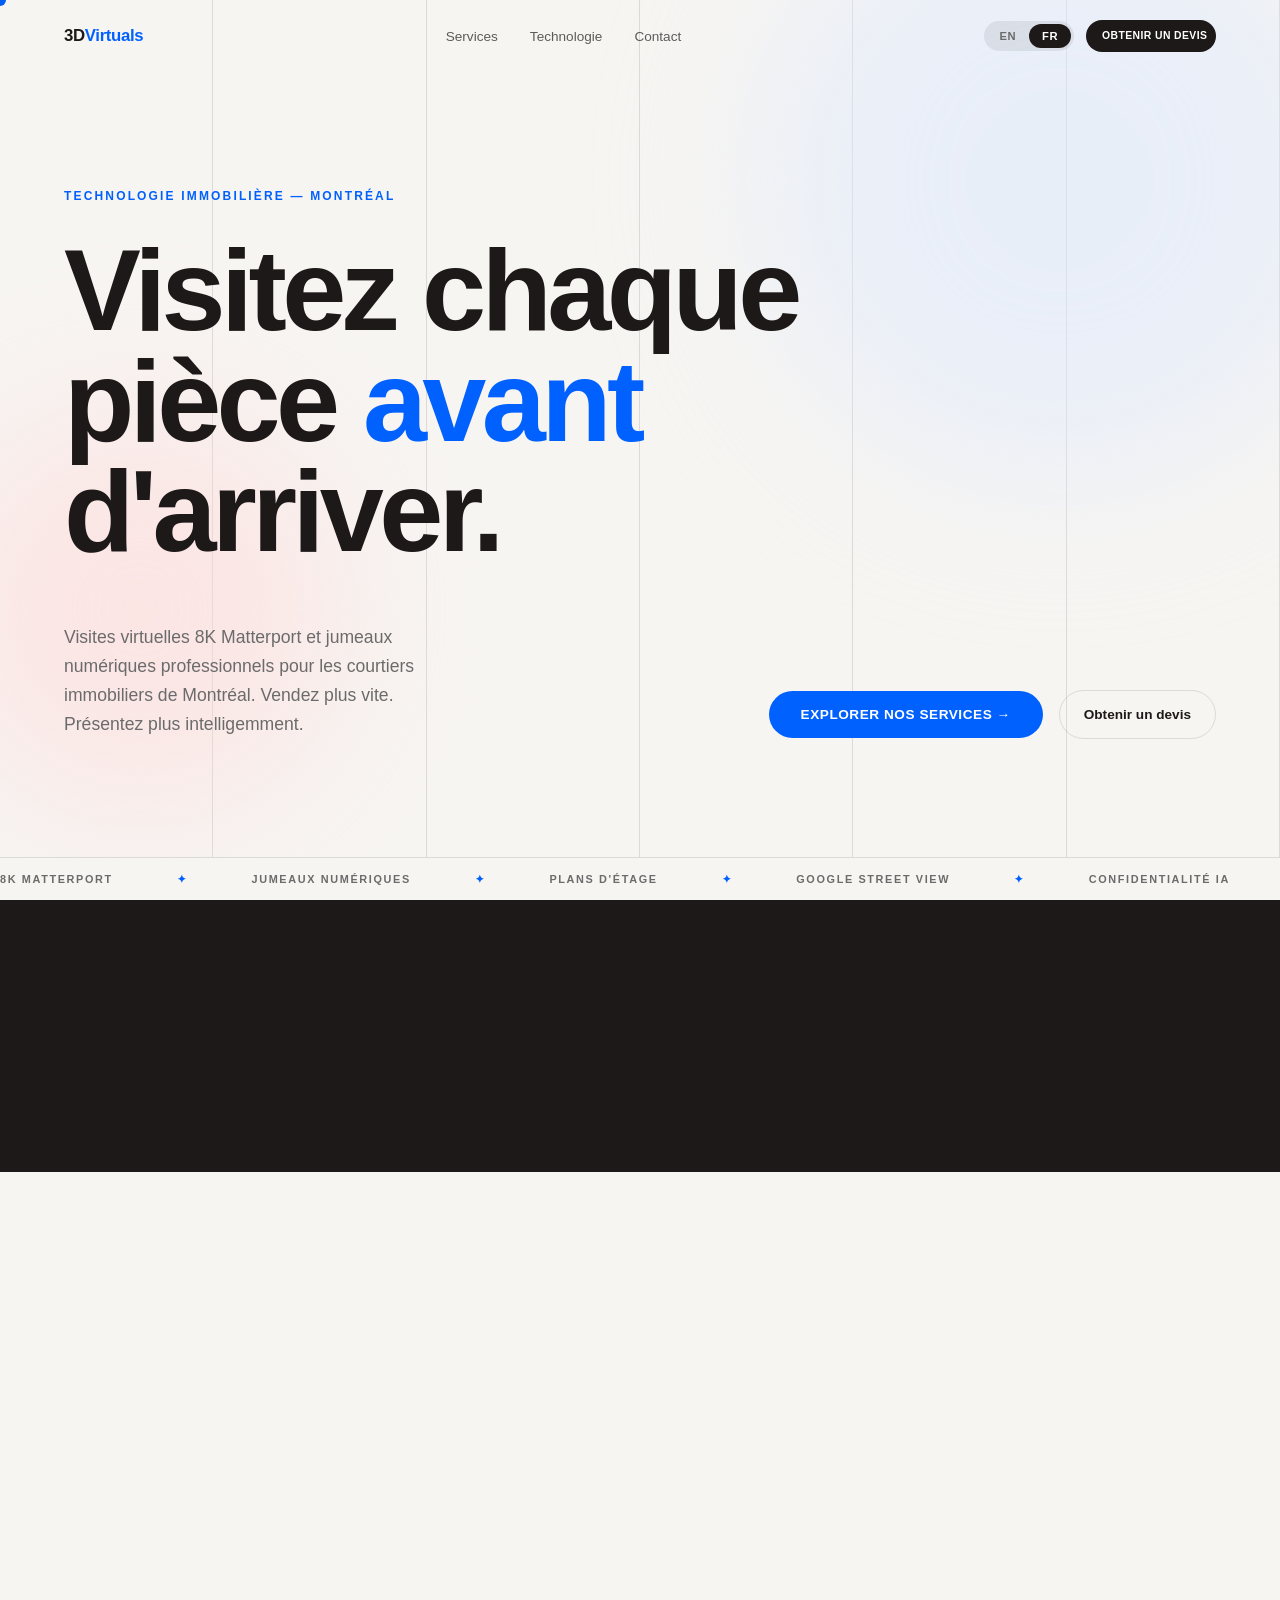
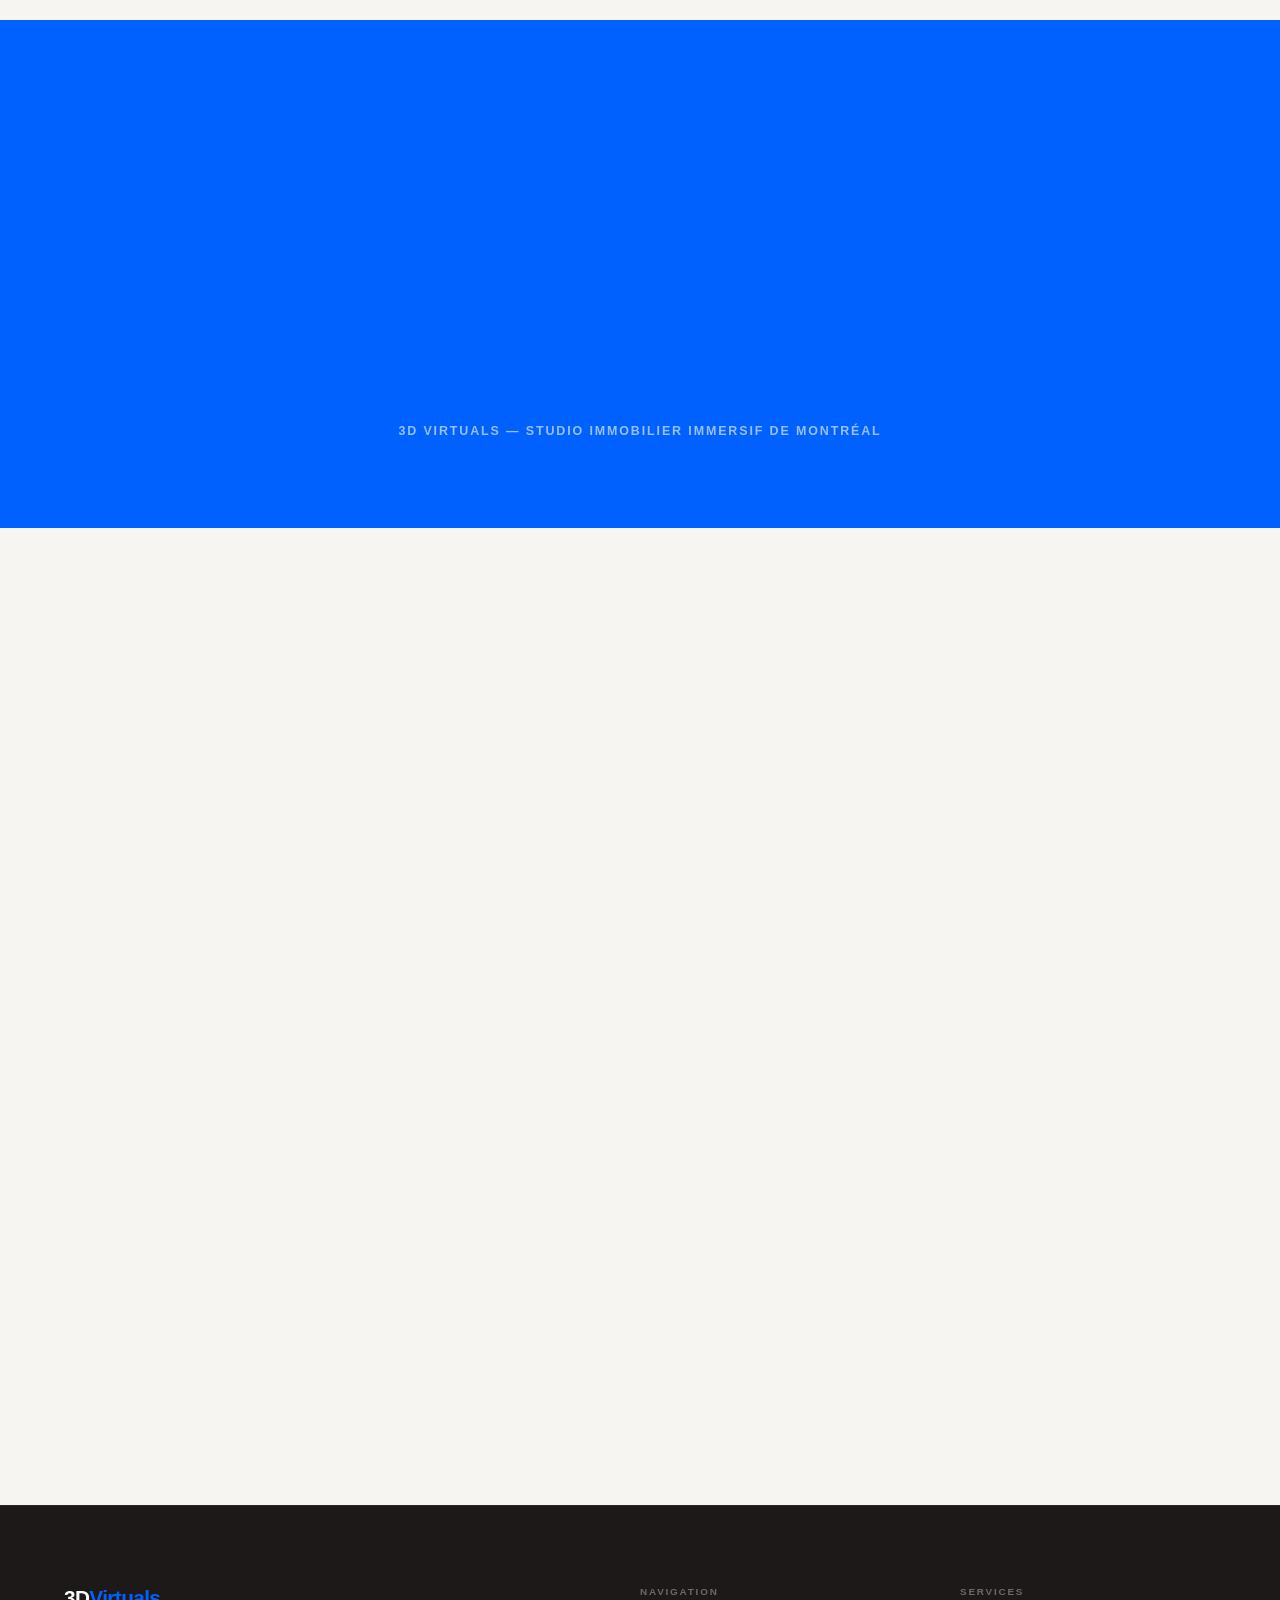
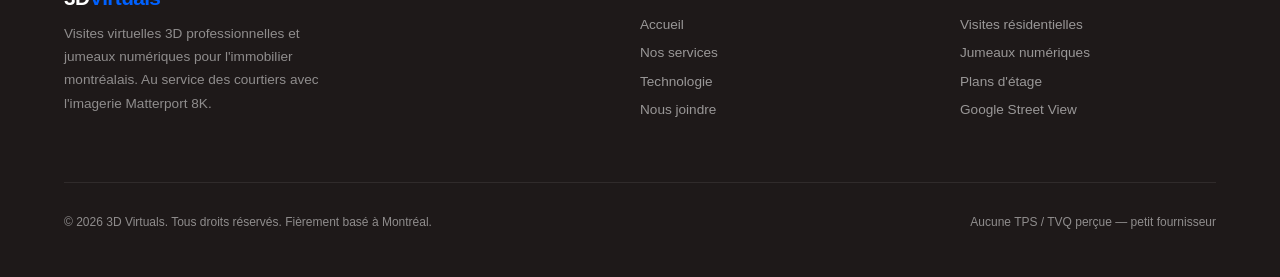
==== index.html @ 18c4b145 "Fix 3 bugs: broken JS form, broken email link, outdated copyright year - Remove invalid triple-backt" ====
<!DOCTYPE html>

<html lang="fr">
<head>
<meta charset="UTF-8" />
<meta name="viewport" content="width=device-width, initial-scale=1.0" />
<title>3D Virtuals — Technologie Immobilière Immersive</title>

<style>
/* ============================================================
   DESIGN TOKENS
   ============================================================ */
:root {
  --ink:       #1E1919;
  --canvas:    #F7F5F2;
  --blue:      #0061FE;
  --pale-blue: #DBE8FF;
  --blush:     #FFD6D6;
  --sage:      #D3E8D4;
  --slate:     #2C2C2E;
  --mid:       #6B6B6B;
  --yellow:    #FFE566;
  --rule:      rgba(30,25,25,.12);
  --ease-el:   cubic-bezier(0.34,1.56,0.64,1);
  --ease-out:  cubic-bezier(0.16,1,0.3,1);
}

/* ============================================================
   RESET
   ============================================================ */
*,*::before,*::after{box-sizing:border-box;margin:0;padding:0;}
html{scroll-behavior:smooth;font-size:16px;}
body{
  font-family:"Helvetica Neue",Helvetica,Arial,sans-serif;
  background:var(--canvas);
  color:var(--ink);
  overflow-x:hidden;
}

/* ============================================================
   CURSOR
   ============================================================ */
@media(pointer:fine){
  body{cursor:none;}
  #cursor{
    width:12px;height:12px;background:var(--blue);border-radius:50%;
    position:fixed;top:0;left:0;pointer-events:none;z-index:9999;
    transform:translate(-50%,-50%);
    transition:width .25s var(--ease-el),height .25s var(--ease-el);
    mix-blend-mode:multiply;
  }
  #cursor.hov{width:48px;height:48px;opacity:.3;}
}
@media(pointer:coarse){#cursor{display:none;}}

/* ============================================================
   KEYFRAMES
   ============================================================ */
@keyframes fadeUp{from{opacity:0;transform:translateY(40px);}to{opacity:1;transform:translateY(0);}}
@keyframes marquee{from{transform:translateX(0);}to{transform:translateX(-50%);}}
@keyframes pulseR{0%{transform:scale(.7);opacity:.4;}100%{transform:scale(1.3);opacity:0;}}
@keyframes orbFloat{0%,100%{transform:translateY(0);}50%{transform:translateY(-28px);}}

/* Scroll reveal */
.reveal{opacity:0;transform:translateY(36px);transition:opacity .75s var(--ease-out),transform .75s var(--ease-out);}
.reveal.in{opacity:1;transform:translateY(0);}

/* ============================================================
   NAV
   ============================================================ */
nav{
  position:fixed;top:0;left:0;right:0;z-index:900;
  padding:0 5vw;height:72px;
  display:flex;align-items:center;justify-content:space-between;
  transition:background .4s;
}
nav.scrolled{background:rgba(247,245,242,.92);backdrop-filter:blur(12px);border-bottom:1px solid var(--rule);}
.nav-logo{font-size:1.05rem;font-weight:800;letter-spacing:-.02em;color:var(--ink);text-decoration:none;flex-shrink:0;}
.nav-logo span{color:var(--blue);}
.nav-links{display:flex;gap:2rem;list-style:none;}
.nav-links a{font-size:.85rem;font-weight:500;color:var(--ink);text-decoration:none;opacity:.7;transition:opacity .2s;}
.nav-links a:hover{opacity:1;}
@media(max-width:700px){.nav-links{display:none;}}
.nav-right{display:flex;align-items:center;gap:.75rem;flex-shrink:0;}

/* Lang toggle */
.lang-toggle{display:flex;align-items:center;background:rgba(30,25,25,.08);border-radius:100px;padding:3px;}
.lang-btn{
  font-size:.7rem;font-weight:700;letter-spacing:.06em;text-transform:uppercase;
  padding:.36rem .8rem;border-radius:100px;border:none;
  background:transparent;color:var(--mid);cursor:pointer;
  transition:background .2s,color .2s;
}
.lang-btn.active{background:var(--ink);color:#fff;}
.lang-btn:not(.active):hover{color:var(--ink);}

/* CTA */
.nav-cta{
  background:var(--ink);color:#fff;
  font-size:.65rem;font-weight:700;letter-spacing:.04em;text-transform:uppercase;
  padding:.6rem 1rem;border-radius:100px;text-decoration:none;
  white-space:nowrap;max-width:130px;text-align:center;line-height:1.3;
  display:inline-block;
  transition:background .2s var(--ease-el),transform .2s var(--ease-el);
}
.nav-cta:hover{background:var(--blue);transform:scale(1.04);}

/* ============================================================
   HERO
   ============================================================ */
#hero{
  min-height:100svh;background:var(--canvas);
  display:flex;flex-direction:column;justify-content:flex-end;
  padding:0 5vw 9vh;position:relative;overflow:hidden;
}
.grid-lines{position:absolute;inset:0;pointer-events:none;display:grid;grid-template-columns:repeat(6,1fr);}
.grid-lines span{border-right:1px solid var(--rule);height:100%;}
.orb{position:absolute;border-radius:50%;filter:blur(80px);opacity:.5;pointer-events:none;}
.orb-1{width:600px;height:600px;background:var(--pale-blue);top:-120px;right:-80px;animation:orbFloat 8s ease-in-out infinite;}
.orb-2{width:400px;height:400px;background:var(--blush);bottom:10%;left:-60px;animation:orbFloat 10s ease-in-out infinite reverse;}

.hero-eyebrow{
  font-size:.75rem;font-weight:700;letter-spacing:.18em;text-transform:uppercase;
  color:var(--blue);margin-bottom:2rem;
  animation:fadeUp .8s .3s var(--ease-out) both;
}
.hero-headline{
  font-size:clamp(3rem,9vw,9rem);font-weight:900;line-height:.96;
  letter-spacing:-.04em;color:var(--ink);max-width:16ch;
  animation:fadeUp 1s .5s var(--ease-out) both;
}
.hero-headline em{font-style:normal;color:var(--blue);}
.hero-sub-row{
  margin-top:3.5rem;display:flex;align-items:flex-end;
  justify-content:space-between;gap:2rem;flex-wrap:wrap;
  animation:fadeUp .9s .8s var(--ease-out) both;
  padding-bottom:80px;
}
.hero-sub{font-size:1.1rem;font-weight:400;color:var(--mid);max-width:38ch;line-height:1.65;}
.hero-actions{display:flex;gap:1rem;align-items:center;flex-shrink:0;}

.btn-primary{
  background:var(--blue);color:#fff;
  font-size:.85rem;font-weight:700;letter-spacing:.04em;text-transform:uppercase;
  padding:1rem 2rem;border-radius:100px;border:none;
  text-decoration:none;display:inline-flex;align-items:center;gap:.5rem;
  transition:transform .25s var(--ease-el),box-shadow .25s;cursor:pointer;
}
.btn-primary:hover{transform:scale(1.05) translateY(-2px);box-shadow:0 16px 40px rgba(0,97,254,.3);}
.btn-ghost{
  background:transparent;color:var(--ink);font-size:.85rem;font-weight:600;
  padding:1rem 1.5rem;border:1.5px solid var(--rule);border-radius:100px;
  text-decoration:none;transition:border-color .2s,background .2s,color .2s;cursor:pointer;
}
.btn-ghost:hover{border-color:var(--ink);background:var(--ink);color:#fff;}

/* Marquee */
.marquee-wrap{
  position:absolute;bottom:0;left:0;right:0;overflow:hidden;
  border-top:1px solid var(--rule);background:var(--canvas);padding:.9rem 0;
}
.marquee-track{display:flex;gap:4rem;white-space:nowrap;animation:marquee 20s linear infinite;width:max-content;}
.marquee-track span{font-size:.68rem;font-weight:700;letter-spacing:.15em;text-transform:uppercase;color:var(--mid);flex-shrink:0;}
.marquee-dot{color:var(--blue)!important;}

/* ============================================================
   SECTION BASE
   ============================================================ */
section{padding:12vh 5vw;position:relative;}
.section-label{
  font-size:.68rem;font-weight:700;letter-spacing:.2em;text-transform:uppercase;
  color:var(--blue);margin-bottom:3rem;display:flex;align-items:center;gap:1rem;
}
.section-label::after{content:'';flex:1;height:1px;background:var(--rule);max-width:60px;}
.section-h2{font-size:clamp(2.2rem,5vw,5.5rem);font-weight:900;letter-spacing:-.04em;line-height:1;color:var(--ink);}

/* ============================================================
   STATS
   ============================================================ */
#stats{
  background:var(--ink);color:#fff;padding:6vh 0;
  display:grid;grid-template-columns:repeat(4,1fr);
}
@media(max-width:700px){#stats{grid-template-columns:repeat(2,1fr);}}
.stat-item{padding:2.5rem 2.5rem;border-right:1px solid rgba(255,255,255,.1);}
.stat-item:last-child{border-right:none;}
@media(max-width:700px){.stat-item:nth-child(2){border-right:none;}.stat-item:nth-child(3){border-right:1px solid rgba(255,255,255,.1);}}
.stat-num{font-size:clamp(2.5rem,5vw,5rem);font-weight:900;letter-spacing:-.05em;line-height:1;color:var(--yellow);}
.stat-label{font-size:.72rem;font-weight:500;color:rgba(255,255,255,.5);margin-top:.5rem;letter-spacing:.05em;text-transform:uppercase;}

/* ============================================================
   SERVICES
   ============================================================ */
#services{background:var(--canvas);}
.services-grid{display:grid;grid-template-columns:repeat(12,1fr);gap:16px;margin-top:3.5rem;}
@media(max-width:900px){.services-grid{grid-template-columns:1fr;}}
.svc-card{
  border-radius:22px;padding:2.5rem;
  display:flex;flex-direction:column;justify-content:space-between;
  min-height:320px;position:relative;overflow:hidden;
  transition:transform .4s var(--ease-out);
}
.svc-card:hover{transform:translateY(-6px);}
.svc-card:nth-child(1){grid-column:span 7;background:var(--pale-blue);}
.svc-card:nth-child(2){grid-column:span 5;background:var(--ink);color:#fff;}
.svc-card:nth-child(3){grid-column:span 4;background:var(--blush);}
.svc-card:nth-child(4){grid-column:span 8;background:var(--sage);}
@media(max-width:900px){
  .svc-card:nth-child(1),.svc-card:nth-child(2),
  .svc-card:nth-child(3),.svc-card:nth-child(4){grid-column:span 1;min-height:260px;}
}
.svc-number{font-size:.65rem;font-weight:700;letter-spacing:.2em;opacity:.4;text-transform:uppercase;}
.svc-icon{font-size:2.5rem;line-height:1;margin-top:auto;margin-bottom:.75rem;}
.svc-title{font-size:1.45rem;font-weight:900;letter-spacing:-.03em;line-height:1.1;margin-bottom:.6rem;}
.svc-body{font-size:.85rem;line-height:1.65;opacity:.7;max-width:36ch;}
.svc-arrow{
  position:absolute;bottom:2rem;right:2rem;width:40px;height:40px;border-radius:50%;
  display:flex;align-items:center;justify-content:center;font-size:1rem;
  background:rgba(0,0,0,.08);transition:transform .25s var(--ease-el),background .2s;
}
.svc-card:nth-child(2) .svc-arrow{background:rgba(255,255,255,.12);}
.svc-card:hover .svc-arrow{transform:translate(4px,-4px);background:var(--blue);color:#fff;}

/* ============================================================
   TECHNOLOGY
   ============================================================ */
#technology{background:var(--canvas);padding-bottom:0;}
.tech-intro{margin-bottom:5rem;}
.tech-cards-stack{display:flex;flex-direction:column;gap:1.5rem;padding-bottom:12vh;}
.tech-card{
  border-radius:24px;padding:3.5rem;
  display:grid;grid-template-columns:1fr 1fr;gap:4rem;align-items:center;
  position:sticky;top:90px;
}
@media(max-width:700px){.tech-card{grid-template-columns:1fr;gap:1.5rem;padding:2.5rem;}}
.tech-card:nth-child(1){background:#1A1A2E;color:#fff;z-index:10;}
.tech-card:nth-child(2){background:var(--pale-blue);z-index:11;}
.tech-card:nth-child(3){background:var(--yellow);z-index:12;}
.tech-card:nth-child(4){background:var(--ink);color:#fff;z-index:13;}
.tech-card-num{font-size:.65rem;font-weight:700;letter-spacing:.2em;text-transform:uppercase;opacity:.4;margin-bottom:1.2rem;}
.tech-card-title{font-size:clamp(1.8rem,3vw,3rem);font-weight:900;letter-spacing:-.04em;line-height:1;margin-bottom:1rem;}
.tech-card-body{font-size:.95rem;line-height:1.7;opacity:.7;max-width:42ch;}
.tech-card-visual{
  aspect-ratio:4/3;border-radius:16px;
  display:flex;align-items:center;justify-content:center;font-size:5rem;
  background:rgba(255,255,255,.1);position:relative;overflow:hidden;
}
@media(max-width:700px){.tech-card-visual{display:none;}}
.tech-card:nth-child(2) .tech-card-visual{background:rgba(0,0,0,.06);}
.tech-card:nth-child(3) .tech-card-visual{background:rgba(0,0,0,.07);}
.pulse-ring{
  position:absolute;border-radius:50%;border:2px solid currentColor;opacity:.25;
  animation:pulseR 2.4s ease-out infinite;
}
.pulse-ring:nth-child(2){width:90px;height:90px;}
.pulse-ring:nth-child(3){animation-delay:.7s;width:130px;height:130px;}
.pulse-ring:nth-child(4){animation-delay:1.4s;width:180px;height:180px;}

/* ============================================================
   QUOTE
   ============================================================ */
#quote{background:var(--blue);color:#fff;padding:14vh 5vw;text-align:center;}
.quote-text{
  font-size:clamp(1.8rem,5vw,5rem);font-weight:900;
  letter-spacing:-.04em;line-height:1.05;max-width:22ch;margin:0 auto 2.5rem;
}
.quote-attr{font-size:.78rem;font-weight:600;letter-spacing:.15em;text-transform:uppercase;opacity:.6;}

/* ============================================================
   CONTACT
   ============================================================ */
#contact{background:var(--canvas);}
.contact-grid{display:grid;grid-template-columns:1fr 1fr;gap:6rem;align-items:start;margin-top:3.5rem;}
@media(max-width:800px){.contact-grid{grid-template-columns:1fr;gap:3rem;}}
.contact-left .section-h2{margin-bottom:1.25rem;}
.contact-desc{color:var(--mid);font-size:1rem;line-height:1.7;max-width:40ch;margin-bottom:2.5rem;}
.contact-info-row{display:flex;flex-direction:column;gap:1.25rem;}
.contact-info-item{display:flex;align-items:flex-start;gap:1rem;}
.ci-icon{width:38px;height:38px;border-radius:10px;background:var(--pale-blue);display:flex;align-items:center;justify-content:center;font-size:1rem;flex-shrink:0;}
.ci-label{font-size:.65rem;font-weight:700;letter-spacing:.12em;text-transform:uppercase;color:var(--mid);margin-bottom:.2rem;}
.ci-value{font-size:.9rem;font-weight:500;color:var(--ink);text-decoration:none;}
.ci-value:hover{color:var(--blue);}
.quote-form{background:var(--ink);border-radius:26px;padding:3rem;color:#fff;}
.form-title{font-size:1.5rem;font-weight:900;letter-spacing:-.03em;margin-bottom:1.75rem;}
.form-group{margin-bottom:1.1rem;}
.form-label{font-size:.65rem;font-weight:700;letter-spacing:.12em;text-transform:uppercase;color:rgba(255,255,255,.45);display:block;margin-bottom:.4rem;}
.form-input,.form-select{
  width:100%;background:rgba(255,255,255,.07);
  border:1px solid rgba(255,255,255,.12);border-radius:10px;
  padding:.85rem 1.1rem;color:#fff;font-size:.9rem;font-family:inherit;outline:none;
  transition:border-color .2s,background .2s;
}
.form-input::placeholder{color:rgba(255,255,255,.3);}
.form-input:focus,.form-select:focus{border-color:var(--blue);background:rgba(0,97,254,.08);}
.form-select{appearance:none;}
.form-select option{background:var(--slate);}
.form-submit{
  width:100%;margin-top:.75rem;padding:1.05rem;
  background:var(--blue);color:#fff;border:none;border-radius:100px;
  font-size:.85rem;font-weight:700;letter-spacing:.06em;text-transform:uppercase;
  cursor:pointer;transition:transform .25s var(--ease-el),box-shadow .25s,background .3s;
}
.form-submit:hover{transform:translateY(-3px);box-shadow:0 16px 40px rgba(0,97,254,.4);}
.form-success{
  display:none;
  margin-top:1.1rem;
  padding:1rem 1.25rem;
  border-radius:12px;
  background:rgba(18,163,84,.15);
  border:1px solid rgba(18,163,84,.3);
  text-align:center;
}
.form-success.show{display:block;animation:fadeUp .5s var(--ease-out) both;}
.form-success-icon{font-size:1.4rem;display:block;margin-bottom:.3rem;}
.form-success-text{font-size:.88rem;font-weight:600;color:#6ee7a0;line-height:1.5;}
.form-success-sub{font-size:.78rem;color:rgba(255,255,255,.5);margin-top:.25rem;font-weight:400;}
.form-input.error,.form-select.error{border-color:#ff4d4d!important;background:rgba(255,77,77,.1)!important;}
.field-error{font-size:.68rem;font-weight:600;color:#ff6b6b;margin-top:.35rem;display:none;letter-spacing:.02em;}
.field-error.show{display:block;}
.form-shake{animation:shake .4s ease-out;}
@keyframes shake{0%,100%{transform:translateX(0);}20%{transform:translateX(-6px);}40%{transform:translateX(6px);}60%{transform:translateX(-4px);}80%{transform:translateX(4px);}}

/* ============================================================
   FOOTER
   ============================================================ */
footer{background:var(--ink);color:rgba(255,255,255,.5);padding:5rem 5vw 3rem;border-top:1px solid rgba(255,255,255,.06);}
.footer-top{display:grid;grid-template-columns:2fr 1fr 1fr;gap:4rem;margin-bottom:4rem;}
@media(max-width:700px){.footer-top{grid-template-columns:1fr;gap:2rem;}}
.footer-brand-name{font-size:1.3rem;font-weight:900;letter-spacing:-.03em;color:#fff;margin-bottom:.75rem;}
.footer-brand-name span{color:var(--blue);}
.footer-desc{font-size:.85rem;line-height:1.7;max-width:34ch;}
.footer-col-title{font-size:.62rem;font-weight:700;letter-spacing:.18em;text-transform:uppercase;color:rgba(255,255,255,.35);margin-bottom:1.1rem;}
.footer-links{list-style:none;display:flex;flex-direction:column;gap:.65rem;}
.footer-links a{font-size:.85rem;color:rgba(255,255,255,.55);text-decoration:none;transition:color .2s;}
.footer-links a:hover{color:#fff;}
.footer-bottom{border-top:1px solid rgba(255,255,255,.08);padding-top:2rem;display:flex;justify-content:space-between;align-items:center;font-size:.75rem;flex-wrap:wrap;gap:1rem;}
</style>

</head>
<body>

<div id="cursor"></div>

<!-- NAV -->

<nav id="nav">
  <a href="#" class="nav-logo">3D<span>Virtuals</span></a>
  <ul class="nav-links">
    <li><a href="#services" data-i18n="nav.services">Services</a></li>
    <li><a href="#technology" data-i18n="nav.technology">Technologie</a></li>
    <li><a href="#contact" data-i18n="nav.contact">Contact</a></li>
  </ul>
  <div class="nav-right">
    <div class="lang-toggle" role="group" aria-label="Language">
      <button class="lang-btn" id="btn-en" onclick="setLang('en')">EN</button>
      <button class="lang-btn active" id="btn-fr" onclick="setLang('fr')">FR</button>
    </div>
    <a href="#contact" class="nav-cta" data-i18n="nav.cta">Obtenir un devis</a>
  </div>
</nav>

<!-- HERO -->

<section id="hero">
  <div class="grid-lines" aria-hidden="true">
    <span></span><span></span><span></span><span></span><span></span><span></span>
  </div>
  <div class="orb orb-1" aria-hidden="true"></div>
  <div class="orb orb-2" aria-hidden="true"></div>

  <p class="hero-eyebrow" data-i18n="hero.eyebrow">Technologie Immobilière — Montréal</p>
  <h1 class="hero-headline" data-i18n="hero.headline">Visitez chaque pièce <em>avant</em><br>d'arriver.</h1>
  <div class="hero-sub-row">
    <p class="hero-sub" data-i18n="hero.sub">Visites virtuelles 8K Matterport et jumeaux numériques professionnels pour les courtiers immobiliers de Montréal. Vendez plus vite. Présentez plus intelligemment.</p>
    <div class="hero-actions">
      <a href="#services" class="btn-primary" data-i18n="hero.cta1">Explorer nos services →</a>
      <a href="#contact" class="btn-ghost" data-i18n="hero.cta2">Obtenir un devis</a>
    </div>
  </div>

  <div class="marquee-wrap" aria-hidden="true">
    <div class="marquee-track" id="marquee-track">
      <span>8K Matterport</span><span class="marquee-dot">✦</span>
      <span>Jumeaux Numériques</span><span class="marquee-dot">✦</span>
      <span>Plans d'étage</span><span class="marquee-dot">✦</span>
      <span>Google Street View</span><span class="marquee-dot">✦</span>
      <span>Confidentialité IA</span><span class="marquee-dot">✦</span>
      <span>Vue Dollhouse 3D</span><span class="marquee-dot">✦</span>
      <span>Insta360 X5</span><span class="marquee-dot">✦</span>
      <span>8K Matterport</span><span class="marquee-dot">✦</span>
      <span>Jumeaux Numériques</span><span class="marquee-dot">✦</span>
      <span>Plans d'étage</span><span class="marquee-dot">✦</span>
      <span>Google Street View</span><span class="marquee-dot">✦</span>
      <span>Confidentialité IA</span><span class="marquee-dot">✦</span>
      <span>Vue Dollhouse 3D</span><span class="marquee-dot">✦</span>
      <span>Insta360 X5</span><span class="marquee-dot">✦</span>
    </div>
  </div>
</section>

<!-- STATS -->

<div id="stats">
  <div class="stat-item reveal"><div class="stat-num">8K</div><div class="stat-label" data-i18n="stats.res">Résolution Matterport</div></div>
  <div class="stat-item reveal"><div class="stat-num">99%</div><div class="stat-label" data-i18n="stats.acc">Précision des plans</div></div>
  <div class="stat-item reveal"><div class="stat-num">360°</div><div class="stat-label" data-i18n="stats.cov">Couverture immersive</div></div>
  <div class="stat-item reveal"><div class="stat-num">MTL</div><div class="stat-label" data-i18n="stats.loc">Équipe basée à Montréal</div></div>
</div>

<!-- SERVICES -->

<section id="services">
  <p class="section-label reveal" data-i18n="svc.label">Ce que nous faisons</p>
  <h2 class="section-h2 reveal" data-i18n="svc.h2">Quatre façons de<br>valoriser vos espaces.</h2>
  <div class="services-grid">
    <div class="svc-card reveal">
      <div><div class="svc-number" data-i18n="svc1.num">01 / Résidentiel</div></div>
      <div>
        <div class="svc-icon">🏠</div>
        <div class="svc-title" data-i18n="svc1.title">Visites Virtuelles<br>Résidentielles</div>
        <p class="svc-body" data-i18n="svc1.body">Visites immersives 8K Matterport pour condos et maisons. Captivez les acheteurs avec des plans interactifs et des images haute résolution qui vendent.</p>
      </div>
      <div class="svc-arrow">↗</div>
    </div>
    <div class="svc-card reveal">
      <div><div class="svc-number" data-i18n="svc2.num">02 / Commercial</div></div>
      <div>
        <div class="svc-icon">🏢</div>
        <div class="svc-title" data-i18n="svc2.title">Jumeaux Numériques<br>Commerciaux</div>
        <p class="svc-body" data-i18n="svc2.body">Documentation 3D de qualité entreprise pour commerces, bureaux et espaces communs. Conçu pour les gestionnaires qui exigent la précision.</p>
      </div>
      <div class="svc-arrow">↗</div>
    </div>
    <div class="svc-card reveal">
      <div><div class="svc-number" data-i18n="svc3.num">03 / Plans</div></div>
      <div>
        <div class="svc-icon">📐</div>
        <div class="svc-title" data-i18n="svc3.title">Plans d'étage<br>Schématiques</div>
        <p class="svc-body" data-i18n="svc3.body">Plans précis à 99 %, générés par IA à partir des données 3D. Documentation architecturale professionnelle, sans dessin manuel.</p>
      </div>
      <div class="svc-arrow">↗</div>
    </div>
    <div class="svc-card reveal">
      <div><div class="svc-number" data-i18n="svc4.num">04 / Découverte</div></div>
      <div>
        <div class="svc-icon">🗺️</div>
        <div class="svc-title" data-i18n="svc4.title">Intégration Google<br>Street View</div>
        <p class="svc-body" data-i18n="svc4.body">Publication en un clic sur Google Maps. Améliorez votre référencement local — vos visites apparaissent directement dans Google Maps et la recherche.</p>
      </div>
      <div class="svc-arrow">↗</div>
    </div>
  </div>
</section>

<!-- TECHNOLOGY -->

<section id="technology">
  <p class="section-label reveal" data-i18n="tech.label">La Technologie</p>
  <h2 class="section-h2 reveal tech-intro" data-i18n="tech.h2">Alimenté par un<br>matériel<br>d'exception.</h2>
  <div class="tech-cards-stack">
    <div class="tech-card reveal">
      <div>
        <div class="tech-card-num" data-i18n="tech1.num">Fonctionnalité 01</div>
        <h3 class="tech-card-title" data-i18n="tech1.title">Résolution 8K<br>Cristalline</h3>
        <p class="tech-card-body" data-i18n="tech1.body">Les jumeaux numériques Matterport en 8K offrent une clarté incomparable. Chaque angle, texture et caractéristique est capturé avec une précision professionnelle pour une expérience vraiment immersive.</p>
      </div>
      <div class="tech-card-visual">
        <span style="position:relative;z-index:1;">🔭</span>
        <div class="pulse-ring"></div><div class="pulse-ring"></div><div class="pulse-ring"></div>
      </div>
    </div>
    <div class="tech-card reveal">
      <div>
        <div class="tech-card-num" data-i18n="tech2.num">Fonctionnalité 02</div>
        <h3 class="tech-card-title" data-i18n="tech2.title">Bouclier de<br>Confidentialité IA</h3>
        <p class="tech-card-body" data-i18n="tech2.body">La technologie avancée de floutage des visages protège automatiquement la vie privée des occupants. Une imagerie conforme au RGPD, intégrée nativement.</p>
      </div>
      <div class="tech-card-visual">
        <span style="position:relative;z-index:1;">🛡️</span>
        <div class="pulse-ring"></div><div class="pulse-ring"></div><div class="pulse-ring"></div>
      </div>
    </div>
    <div class="tech-card reveal">
      <div>
        <div class="tech-card-num" data-i18n="tech3.num">Fonctionnalité 03</div>
        <h3 class="tech-card-title" data-i18n="tech3.title">Vue Dollhouse<br>en 3D</h3>
        <p class="tech-card-body" data-i18n="tech3.body">La perspective dollhouse interactive permet d'explorer les propriétés depuis une vue aérienne. Comprenez instantanément les relations spatiales — un avantage pour captiver les acheteurs.</p>
      </div>
      <div class="tech-card-visual">
        <span style="position:relative;z-index:1;">🏘️</span>
        <div class="pulse-ring"></div><div class="pulse-ring"></div><div class="pulse-ring"></div>
      </div>
    </div>
    <div class="tech-card reveal">
      <div>
        <div class="tech-card-num" data-i18n="tech4.num">Fonctionnalité 04</div>
        <h3 class="tech-card-title" data-i18n="tech4.title">Matériel<br>Insta360 X5</h3>
        <p class="tech-card-body" data-i18n="tech4.body">L'Insta360 X5 professionnel capture des images sphériques parfaites. Combiné au moteur Matterport, il offre une qualité inégalée sur le marché montréalais.</p>
      </div>
      <div class="tech-card-visual">
        <span style="position:relative;z-index:1;">📷</span>
        <div class="pulse-ring"></div><div class="pulse-ring"></div><div class="pulse-ring"></div>
      </div>
    </div>
  </div>
</section>

<!-- QUOTE -->

<section id="quote">
  <p class="quote-text reveal" data-i18n="quote.text">« Chaque propriété mérite d'être vécue, pas seulement décrite. »</p>
  <p class="quote-attr reveal" data-i18n="quote.attr">3D Virtuals — Studio Immobilier Immersif de Montréal</p>
</section>

<!-- CONTACT -->

<section id="contact">
  <p class="section-label reveal" data-i18n="contact.label">Commencer</p>
  <div class="contact-grid">
    <div class="contact-left">
      <h2 class="section-h2 reveal" data-i18n="contact.h2">Visitons<br>votre espace.</h2>
      <p class="contact-desc reveal" data-i18n="contact.desc">Demandez un devis et l'un de nos spécialistes vous contactera dans les 24 heures. Aucune TPS / TVQ perçue pour les petits fournisseurs.</p>
      <div class="contact-info-row">
        <div class="contact-info-item reveal">
          <div class="ci-icon">📍</div>
          <div>
            <div class="ci-label" data-i18n="contact.addr_lbl">Adresse</div>
            <div class="ci-value">6565 Kildare, Côte-Saint-Luc &amp; Montréal<br>Québec, Canada</div>
          </div>
        </div>
        <div class="contact-info-item reveal">
          <div class="ci-icon">📞</div>
          <div>
            <div class="ci-label" data-i18n="contact.phone_lbl">Téléphone</div>
            <a href="tel:+15149191875" class="ci-value">(514) 919-1875</a>
          </div>
        </div>
        <div class="contact-info-item reveal">
          <div class="ci-icon">✉️</div>
          <div>
            <div class="ci-label" data-i18n="contact.email_lbl">Courriel</div>
            <a href="mailto:pranabhi3dtours@gmail.com" class="ci-value">pranabhi3dtours@gmail.com</a>
          </div>
        </div>
      </div>
    </div>
    <div class="quote-form reveal">
      <div class="form-title" data-i18n="form.title">Demande de devis</div>
      <div class="form-group">
        <label class="form-label" for="f-name" data-i18n="form.name_lbl">Nom complet</label>
        <input class="form-input" type="text" id="f-name" placeholder="Jean Tremblay" data-i18n-ph="form.name_ph" autocomplete="name" />
        <span class="field-error" id="err-name" data-i18n-err="form.err_name">Ce champ est obligatoire.</span>
      </div>
      <div class="form-group">
        <label class="form-label" for="f-email" data-i18n="form.email_lbl">Adresse courriel</label>
        <input class="form-input" type="email" id="f-email" placeholder="jean@immobilier.com" data-i18n-ph="form.email_ph" autocomplete="email" />
        <span class="field-error" id="err-email" data-i18n-err="form.err_email">Adresse courriel invalide.</span>
      </div>
      <div class="form-group">
        <label class="form-label" for="f-phone" data-i18n="form.phone_lbl">Numéro de téléphone</label>
        <input class="form-input" type="tel" id="f-phone" placeholder="(514) 000-0000" autocomplete="tel" maxlength="15" inputmode="numeric" />
        <span class="field-error" id="err-phone" data-i18n-err="form.err_phone">Ce champ est obligatoire.</span>
      </div>
      <div class="form-group">
        <label class="form-label" for="f-sqft" data-i18n="form.sqft_lbl">Superficie (pi²)</label>
        <input class="form-input" type="number" id="f-sqft" placeholder="ex. 1200" min="1" inputmode="numeric" data-i18n-ph="form.sqft_ph" />
        <span class="field-error" id="err-sqft" data-i18n-err="form.err_sqft">Veuillez entrer la superficie.</span>
      </div>
      <div class="form-group">
        <label class="form-label" for="f-address" data-i18n="form.addr_lbl">Adresse de la propriété</label>
        <input class="form-input" type="text" id="f-address" placeholder="123 Rue Principale, Montréal" autocomplete="street-address" data-i18n-ph="form.addr_ph" />
        <span class="field-error" id="err-address" data-i18n-err="form.err_addr">Ce champ est obligatoire.</span>
      </div>
      <div class="form-group">
        <label class="form-label" for="f-service" data-i18n="form.service_lbl">Type de service</label>
        <select class="form-select form-input" id="f-service">
          <option value="" disabled selected data-i18n="form.service_ph">Choisir un service</option>
          <option data-i18n="form.opt1">Visite résidentielle</option>
          <option data-i18n="form.opt2">Jumeau numérique commercial</option>
          <option data-i18n="form.opt3">Plan d'étage schématique</option>
          <option data-i18n="form.opt4">Intégration Google Street View</option>
        </select>
        <span class="field-error" id="err-service" data-i18n-err="form.err_service">Veuillez choisir un service.</span>
      </div>
      <button class="form-submit" id="form-submit" data-i18n="form.submit">Envoyer la demande →</button>
      <div class="form-success" id="form-success">
        <span class="form-success-icon">✅</span>
        <div class="form-success-text" id="form-success-text">Merci ! Votre demande a été envoyée.</div>
        <div class="form-success-sub" id="form-success-sub">Notre équipe vous contactera dans les 24 heures.</div>
      </div>
    </div>
  </div>
</section>

<!-- FOOTER -->

<footer>
  <div class="footer-top">
    <div>
      <div class="footer-brand-name">3D<span>Virtuals</span></div>
      <p class="footer-desc" data-i18n="footer.desc">Visites virtuelles 3D professionnelles et jumeaux numériques pour l'immobilier montréalais. Au service des courtiers avec l'imagerie Matterport 8K.</p>
    </div>
    <div>
      <div class="footer-col-title" data-i18n="footer.nav_title">Navigation</div>
      <ul class="footer-links">
        <li><a href="#hero" data-i18n="footer.nav1">Accueil</a></li>
        <li><a href="#services" data-i18n="footer.nav2">Nos services</a></li>
        <li><a href="#technology" data-i18n="footer.nav3">Technologie</a></li>
        <li><a href="#contact" data-i18n="footer.nav4">Nous joindre</a></li>
      </ul>
    </div>
    <div>
      <div class="footer-col-title" data-i18n="footer.svc_title">Services</div>
      <ul class="footer-links">
        <li><a href="#services" data-i18n="footer.svc1">Visites résidentielles</a></li>
        <li><a href="#services" data-i18n="footer.svc2">Jumeaux numériques</a></li>
        <li><a href="#services" data-i18n="footer.svc3">Plans d'étage</a></li>
        <li><a href="#services" data-i18n="footer.svc4">Google Street View</a></li>
      </ul>
    </div>
  </div>
  <div class="footer-bottom">
    <span data-i18n="footer.copy">© 2026 3D Virtuals. Tous droits réservés. Fièrement basé à Montréal.</span>
    <span data-i18n="footer.tax">Aucune TPS / TVQ perçue — petit fournisseur</span>
  </div>
</footer>

<!-- ============================================================
     JAVASCRIPT — zero external dependencies, no CDN
     ============================================================ -->

<script>

(function() {
“use strict”;

/* ── Translations ── */
var T = {
fr: {
“nav.services”:“Services”,“nav.technology”:“Technologie”,“nav.contact”:“Contact”,“nav.cta”:“Obtenir un devis”,
“hero.eyebrow”:“Technologie Immobilière — Montréal”,
“hero.headline”:“Visitez chaque pièce <em>avant</em><br>d’arriver.”,
“hero.sub”:“Visites virtuelles 8K Matterport et jumeaux numériques professionnels pour les courtiers immobiliers de Montréal. Vendez plus vite. Présentez plus intelligemment.”,
“hero.cta1”:“Explorer nos services →”,“hero.cta2”:“Obtenir un devis”,
“stats.res”:“Résolution Matterport”,“stats.acc”:“Précision des plans”,“stats.cov”:“Couverture immersive”,“stats.loc”:“Équipe basée à Montréal”,
“svc.label”:“Ce que nous faisons”,“svc.h2”:“Quatre façons de<br>valoriser vos espaces.”,
“svc1.num”:“01 / Résidentiel”,“svc1.title”:“Visites Virtuelles<br>Résidentielles”,“svc1.body”:“Visites immersives 8K Matterport pour condos et maisons. Captivez les acheteurs avec des plans interactifs et des images haute résolution qui vendent.”,
“svc2.num”:“02 / Commercial”,“svc2.title”:“Jumeaux Numériques<br>Commerciaux”,“svc2.body”:“Documentation 3D de qualité entreprise pour commerces, bureaux et espaces communs. Conçu pour les gestionnaires qui exigent la précision.”,
“svc3.num”:“03 / Plans”,“svc3.title”:“Plans d’étage<br>Schématiques”,“svc3.body”:“Plans précis à 99 %, générés par IA à partir des données 3D. Documentation architecturale professionnelle, sans dessin manuel.”,
“svc4.num”:“04 / Découverte”,“svc4.title”:“Intégration Google<br>Street View”,“svc4.body”:“Publication en un clic sur Google Maps. Améliorez votre référencement local — vos visites apparaissent directement dans Google Maps et la recherche.”,
“tech.label”:“La Technologie”,“tech.h2”:“Alimenté par un<br>matériel<br>d’exception.”,
“tech1.num”:“Fonctionnalité 01”,“tech1.title”:“Résolution 8K<br>Cristalline”,“tech1.body”:“Les jumeaux numériques Matterport en 8K offrent une clarté incomparable. Chaque angle, texture et caractéristique est capturé avec une précision professionnelle pour une expérience vraiment immersive.”,
“tech2.num”:“Fonctionnalité 02”,“tech2.title”:“Bouclier de<br>Confidentialité IA”,“tech2.body”:“La technologie avancée de floutage des visages protège automatiquement la vie privée des occupants. Une imagerie conforme au RGPD, intégrée nativement.”,
“tech3.num”:“Fonctionnalité 03”,“tech3.title”:“Vue Dollhouse<br>en 3D”,“tech3.body”:“La perspective dollhouse interactive permet d’explorer les propriétés depuis une vue aérienne. Comprenez instantanément les relations spatiales — un avantage pour captiver les acheteurs.”,
“tech4.num”:“Fonctionnalité 04”,“tech4.title”:“Matériel<br>Insta360 X5”,“tech4.body”:“L’Insta360 X5 professionnel capture des images sphériques parfaites. Combiné au moteur Matterport, il offre une qualité inégalée sur le marché montréalais.”,
“quote.text”:”« Chaque propriété mérite d’être vécue, pas seulement décrite. »”,“quote.attr”:“3D Virtuals — Studio Immobilier Immersif de Montréal”,
“contact.label”:“Commencer”,“contact.h2”:“Visitons<br>votre espace.”,“contact.desc”:“Demandez un devis et l’un de nos spécialistes vous contactera dans les 24 heures. Aucune TPS / TVQ perçue pour les petits fournisseurs.”,
“contact.addr_lbl”:“Adresse”,“contact.phone_lbl”:“Téléphone”,“contact.email_lbl”:“Courriel”,
“form.title”:“Demande de devis”,“form.name_lbl”:“Nom complet”,“form.name_ph”:“Jean Tremblay”,“form.email_lbl”:“Adresse courriel”,“form.email_ph”:“jean@immobilier.com”,“form.phone_lbl”:“Numéro de téléphone”,“form.service_lbl”:“Type de service”,“form.service_ph”:“Choisir un service”,“form.opt1”:“Visite résidentielle”,“form.opt2”:“Jumeau numérique commercial”,“form.opt3”:“Plan d’étage schématique”,“form.opt4”:“Intégration Google Street View”,“form.submit”:“Envoyer la demande →”,“form.sending”:“Envoi en cours…”,“form.done”:“✓ Demande envoyée”,
“footer.desc”:“Visites virtuelles 3D professionnelles et jumeaux numériques pour l’immobilier montréalais. Au service des courtiers avec l’imagerie Matterport 8K.”,“footer.nav_title”:“Navigation”,“footer.nav1”:“Accueil”,“footer.nav2”:“Nos services”,“footer.nav3”:“Technologie”,“footer.nav4”:“Nous joindre”,“footer.svc_title”:“Services”,“footer.svc1”:“Visites résidentielles”,“footer.svc2”:“Jumeaux numériques”,“footer.svc3”:“Plans d’étage”,“footer.svc4”:“Google Street View”,“footer.copy”:“© 2026 3D Virtuals. Tous droits réservés. Fièrement basé à Montréal.”,“footer.tax”:“Aucune TPS / TVQ perçue — petit fournisseur”,“form.err_name”:“Ce champ est obligatoire.”,“form.err_email”:“Adresse courriel invalide.”,“form.err_phone”:“Veuillez entrer un numéro à 10 chiffres.”,“form.err_service”:“Veuillez choisir un service.”,“form.sqft_lbl”:“Superficie (pi²)”,“form.sqft_ph”:“ex. 1200”,“form.err_sqft”:“Veuillez entrer la superficie.”,“form.addr_lbl”:“Adresse de la propriété”,“form.addr_ph”:“123 Rue Principale, Montréal”,“form.err_addr”:“Ce champ est obligatoire.”,“form.success_text”:“Merci ! Votre demande a été envoyée.”,“form.success_sub”:“Notre équipe vous contactera dans les 24 heures.”
},
en: {
“nav.services”:“Services”,“nav.technology”:“Technology”,“nav.contact”:“Contact”,“nav.cta”:“Get a Quote”,
“hero.eyebrow”:“Montreal Real Estate Technology”,
“hero.headline”:“See every room <em>before</em><br>you arrive.”,
“hero.sub”:“Professional 8K Matterport virtual tours and digital twins for real estate professionals across Montreal. Sell faster. Show smarter.”,
“hero.cta1”:“Explore Services →”,“hero.cta2”:“Get a Quote”,
“stats.res”:“Matterport Resolution”,“stats.acc”:“Floor Plan Accuracy”,“stats.cov”:“Immersive Coverage”,“stats.loc”:“Montreal-Based Team”,
“svc.label”:“What We Do”,“svc.h2”:“Four ways to<br>showcase space.”,
“svc1.num”:“01 / Residential”,“svc1.title”:“Residential<br>Virtual Tours”,“svc1.body”:“Immersive 8K Matterport walkthroughs for condos and houses. Engage potential buyers with interactive floor plans and high-resolution imagery that sells.”,
“svc2.num”:“02 / Commercial”,“svc2.title”:“Commercial<br>Digital Twins”,“svc2.body”:“Enterprise-grade 3D documentation for retail, office, and amenity spaces. Built for property managers and facility planners who demand precision.”,
“svc3.num”:“03 / Floor Plans”,“svc3.title”:“Schematic<br>Floor Plans”,“svc3.body”:“AI-powered 99% accurate black-and-white floor plans from 3D scan data. Architectural-grade documentation, zero drafting time.”,
“svc4.num”:“04 / Discovery”,“svc4.title”:“Google Street<br>View Integration”,“svc4.body”:“One-click publishing to Google Maps. Boost local SEO — your virtual tours appear directly in Google Maps and Search results.”,
“tech.label”:“The Technology”,“tech.h2”:“Built on<br>extraordinary<br>hardware.”,
“tech1.num”:“Feature 01”,“tech1.title”:“8K Crystal-<br>Clear Resolution”,“tech1.body”:“Crystal-clear 8K Matterport digital twins provide unparalleled clarity and detail. Every corner, texture, and feature captured with professional-grade precision for a truly immersive viewing experience.”,
“tech2.num”:“Feature 02”,“tech2.title”:“AI-Powered<br>Privacy Shield”,“tech2.body”:“Advanced face-blurring technology automatically protects occupant privacy. GDPR-compliant imaging — built-in, not bolted-on.”,
“tech3.num”:“Feature 03”,“tech3.title”:“Dollhouse<br>3D Viewing”,“tech3.body”:“Interactive dollhouse perspective lets viewers explore properties from a bird’s-eye view. Understand spatial relationships instantly — a competitive advantage for engaging buyers.”,
“tech4.num”:“Feature 04”,“tech4.title”:“Insta360 X5<br>Hardware”,“tech4.body”:“Professional-grade Insta360 X5 captures perfect spherical imagery. Combined with Matterport’s processing engine, it delivers unmatched virtual tour quality in the Montreal market.”,
“quote.text”:”"Every property deserves to be experienced, not just described."”,“quote.attr”:“3D Virtuals — Montreal’s Immersive Real Estate Studio”,
“contact.label”:“Get Started”,“contact.h2”:“Let’s tour<br>your space.”,“contact.desc”:“Request a quote and one of our imaging specialists will reach out within 24 hours. No GST / QST collected for small supplier services.”,
“contact.addr_lbl”:“Address”,“contact.phone_lbl”:“Phone”,“contact.email_lbl”:“Email”,
“form.title”:“Request a Quote”,“form.name_lbl”:“Full Name”,“form.name_ph”:“Jane Smith”,“form.email_lbl”:“Email Address”,“form.email_ph”:“jane@realty.com”,“form.phone_lbl”:“Phone Number”,“form.service_lbl”:“Service Type”,“form.service_ph”:“Select a service”,“form.opt1”:“Residential Tour”,“form.opt2”:“Commercial Digital Twin”,“form.opt3”:“Schematic Floor Plan”,“form.opt4”:“Google Street View Integration”,“form.submit”:“Request Quote →”,“form.sending”:“Sending…”,“form.done”:“✓ Quote Requested”,
“footer.desc”:“Professional 3D virtual tours and digital twins for Montreal real estate. Serving realtors and property managers with 8K Matterport imaging.”,“footer.nav_title”:“Navigation”,“footer.nav1”:“Home”,“footer.nav2”:“Our Services”,“footer.nav3”:“Technology”,“footer.nav4”:“Contact Us”,“footer.svc_title”:“Services”,“footer.svc1”:“Residential Tours”,“footer.svc2”:“Commercial Digital Twins”,“footer.svc3”:“Floor Plans”,“footer.svc4”:“Google Street View”,“footer.copy”:“© 2026 3D Virtuals. All rights reserved. Proudly serving Montreal.”,“footer.tax”:“No GST / QST collected — small supplier”,“form.err_name”:“This field is required.”,“form.err_email”:“Invalid email address.”,“form.err_phone”:“Please enter a valid 10-digit phone number.”,“form.err_service”:“Please select a service.”,“form.sqft_lbl”:“Square Feet's (sq ft)”,“form.sqft_ph”:“e.g. 1200”,“form.err_sqft”:“Please enter the square footage.”,“form.addr_lbl”:“Property Address”,“form.addr_ph”:“123 Main St, Montreal”,“form.err_addr”:“This field is required.”,“form.success_text”:“Thank you! Your request has been sent.”,“form.success_sub”:“Our team will reach out to you within 24 hours.”
}
};

var currentLang = “fr”;

/* ── Language switcher ── */
window.setLang = function(lang) {
currentLang = lang;
var dict = T[lang];
document.documentElement.lang = lang;
document.getElementById(“btn-en”).classList.toggle(“active”, lang === “en”);
document.getElementById(“btn-fr”).classList.toggle(“active”, lang === “fr”);
document.querySelectorAll(”[data-i18n]”).forEach(function(el) {
var key = el.getAttribute(“data-i18n”);
if (dict[key] !== undefined) el.innerHTML = dict[key];
});
document.querySelectorAll(”[data-i18n-ph]”).forEach(function(el) {
var key = el.getAttribute(“data-i18n-ph”);
if (dict[key] !== undefined) el.placeholder = dict[key];
});
/* update error texts */
if (window._updateFormErrors) window._updateFormErrors(dict);
/* flash */
document.body.style.opacity = “0.88”;
setTimeout(function(){ document.body.style.opacity = “1”; }, 60);
};

/* ── Scroll reveal (IntersectionObserver) ── */
function initReveal() {
var els = document.querySelectorAll(”.reveal”);
if (!window.IntersectionObserver) {
els.forEach(function(el){ el.classList.add(“in”); });
return;
}
var io = new IntersectionObserver(function(entries) {
entries.forEach(function(e) {
if (e.isIntersecting) { e.target.classList.add(“in”); io.unobserve(e.target); }
});
}, { threshold: 0.1 });
els.forEach(function(el, i) {
el.style.transitionDelay = ((i % 5) * 0.08) + “s”;
io.observe(el);
});
}

/* ── Nav shadow on scroll ── */
function initNav() {
var nav = document.getElementById(“nav”);
window.addEventListener(“scroll”, function() {
if (window.scrollY > 60) nav.classList.add(“scrolled”);
else nav.classList.remove(“scrolled”);
}, { passive: true });
}

/* ── Custom cursor ── */
function initCursor() {
var cursor = document.getElementById(“cursor”);
if (!cursor || !window.matchMedia(”(pointer:fine)”).matches) return;
document.addEventListener(“mousemove”, function(e) {
cursor.style.left = e.clientX + “px”;
cursor.style.top  = e.clientY + “px”;
});
document.querySelectorAll(“a, button, .svc-card, .tech-card”).forEach(function(el) {
el.addEventListener(“mouseenter”, function(){ cursor.classList.add(“hov”); });
el.addEventListener(“mouseleave”, function(){ cursor.classList.remove(“hov”); });
});
}

/* ── Form validation + feedback ── */
function initForm() {
var btn = document.getElementById(“form-submit”);
if (!btn) return;

var fields = [
{ id: “f-name”,    errId: “err-name”,    type: “text” },
{ id: “f-email”,   errId: “err-email”,   type: “email” },
{ id: “f-phone”,   errId: “err-phone”,   type: “text” },
{ id: “f-sqft”,    errId: “err-sqft”,    type: “text” },
{ id: “f-address”, errId: “err-address”, type: “text” },
{ id: “f-service”, errId: “err-service”, type: “select” }
];

/* Clear single field error on input */
fields.forEach(function(f) {
var el = document.getElementById(f.id);
if (!el) return;
el.addEventListener(“input”, function() { clearError(f.id, f.errId); });
el.addEventListener(“change”, function() { clearError(f.id, f.errId); });
});

/* Auto-format phone as (XXX) XXX-XXXX */
var phoneEl = document.getElementById(“f-phone”);
if (phoneEl) {
phoneEl.addEventListener(“input”, function() {
var digits = phoneEl.value.replace(/\D/g, “”).slice(0, 10);
var fmt = “”;
if (digits.length === 0) { fmt = “”; }
else if (digits.length <= 3) { fmt = “(” + digits; }
else if (digits.length <= 6) { fmt = “(” + digits.slice(0,3) + “) “ + digits.slice(3); }
else { fmt = “(” + digits.slice(0,3) + “) “ + digits.slice(3,6) + “-” + digits.slice(6); }
phoneEl.value = fmt;
});
}

function clearError(fieldId, errId) {
var el = document.getElementById(fieldId);
var er = document.getElementById(errId);
if (el) el.classList.remove(“error”);
if (er) er.classList.remove(“show”);
}

function validateEmail(v) {
return /^[^\s@]+@[^\s@]+.[^\s@]+$/.test(v.trim());
}

function updateErrors(dict) {
/* Update error message text when language switches */
document.getElementById(“err-name”).textContent    = dict[“form.err_name”]    || “This field is required.”;
document.getElementById(“err-email”).textContent   = dict[“form.err_email”]   || “Invalid email address.”;
document.getElementById(“err-phone”).textContent   = dict[“form.err_phone”]   || “Please enter a valid 10-digit phone number.”;
document.getElementById(“err-sqft”).textContent    = dict[“form.err_sqft”]    || “Please enter the square footage.”;
document.getElementById(“err-address”).textContent  = dict[“form.err_addr”]    || “This field is required.”;
document.getElementById(“err-service”).textContent = dict[“form.err_service”] || “Please select a service.”;
/* Update success message text if visible */
var st = document.getElementById(“form-success-text”);
var ss = document.getElementById(“form-success-sub”);
if (st) st.textContent = dict[“form.success_text”] || “Thank you! Your request has been sent.”;
if (ss) ss.textContent = dict[“form.success_sub”]  || “Our team will reach out to you within 24 hours.”;
}

/* Expose so setLang can call it */
window._updateFormErrors = updateErrors;

btn.addEventListener(“click”, function() {
var dict = T[currentLang];
var valid = true;

/* Name */
var name = document.getElementById("f-name");
if (!name.value.trim()) {
  name.classList.add("error");
  document.getElementById("err-name").classList.add("show");
  valid = false;
} else {
  name.classList.remove("error");
  document.getElementById("err-name").classList.remove("show");
}

/* Email */
var email = document.getElementById("f-email");
if (!email.value.trim() || !validateEmail(email.value)) {
  email.classList.add("error");
  document.getElementById("err-email").classList.add("show");
  valid = false;
} else {
  email.classList.remove("error");
  document.getElementById("err-email").classList.remove("show");
}

/* Phone — must contain exactly 10 digits */
var phone = document.getElementById("f-phone");
var phoneDigits = phone.value.replace(/\D/g, "");
if (phoneDigits.length !== 10) {
  phone.classList.add("error");
  document.getElementById("err-phone").classList.add("show");
  valid = false;
} else {
  phone.classList.remove("error");
  document.getElementById("err-phone").classList.remove("show");
}

/* Square feet */
var sqft = document.getElementById("f-sqft");
if (!sqft.value || isNaN(sqft.value) || Number(sqft.value) < 1) {
  sqft.classList.add("error");
  document.getElementById("err-sqft").classList.add("show");
  valid = false;
} else {
  sqft.classList.remove("error");
  document.getElementById("err-sqft").classList.remove("show");
}

/* Address */
var address = document.getElementById("f-address");
if (!address.value.trim()) {
  address.classList.add("error");
  document.getElementById("err-address").classList.add("show");
  valid = false;
} else {
  address.classList.remove("error");
  document.getElementById("err-address").classList.remove("show");
}

/* Service */
var service = document.getElementById("f-service");
if (!service.value) {
  service.classList.add("error");
  document.getElementById("err-service").classList.add("show");
  valid = false;
} else {
  service.classList.remove("error");
  document.getElementById("err-service").classList.remove("show");
}

if (!valid) {
  /* Shake the button */
  btn.classList.remove("form-shake");
  void btn.offsetWidth; /* reflow to restart animation */
  btn.classList.add("form-shake");
  setTimeout(function(){ btn.classList.remove("form-shake"); }, 450);
  /* Scroll first error into view */
  var firstErr = document.querySelector(".form-input.error, .form-select.error");
  if (firstErr) firstErr.scrollIntoView({ behavior: "smooth", block: "center" });
  return;
}

/* All valid — submit */
var successBox  = document.getElementById("form-success");
var successText = document.getElementById("form-success-text");
var successSub  = document.getElementById("form-success-sub");
successBox.classList.remove("show");

btn.textContent = dict["form.sending"];
btn.style.background = "#12a354";
btn.disabled = true;
setTimeout(function() {
  btn.textContent = dict["form.done"];
  /* Show success message */
  successText.textContent = dict["form.success_text"] || "Thank you! Your request has been sent.";
  successSub.textContent  = dict["form.success_sub"]  || "Our team will reach out to you within 24 hours.";
  successBox.classList.add("show");
  setTimeout(function() {
    btn.innerHTML = dict["form.submit"];
    btn.style.background = "";
    btn.disabled = false;
    /* Reset form */
    document.getElementById("f-name").value = "";
    document.getElementById("f-email").value = "";
    document.getElementById("f-phone").value = "";
    document.getElementById("f-sqft").value = "";
    document.getElementById("f-address").value = "";
    document.getElementById("f-service").selectedIndex = 0;
    /* Hide success after 6s */
    setTimeout(function(){ successBox.classList.remove("show"); }, 6000);
  }, 2500);
}, 900);

});
}

/* ── Body transition for lang flash ─- */
document.body.style.transition = “opacity .25s”;

/* ── Boot ── */
document.addEventListener(“DOMContentLoaded”, function() {
setLang(“fr”);
initReveal();
initNav();
initCursor();
initForm();
});

})();
</script>

</body>
</html>
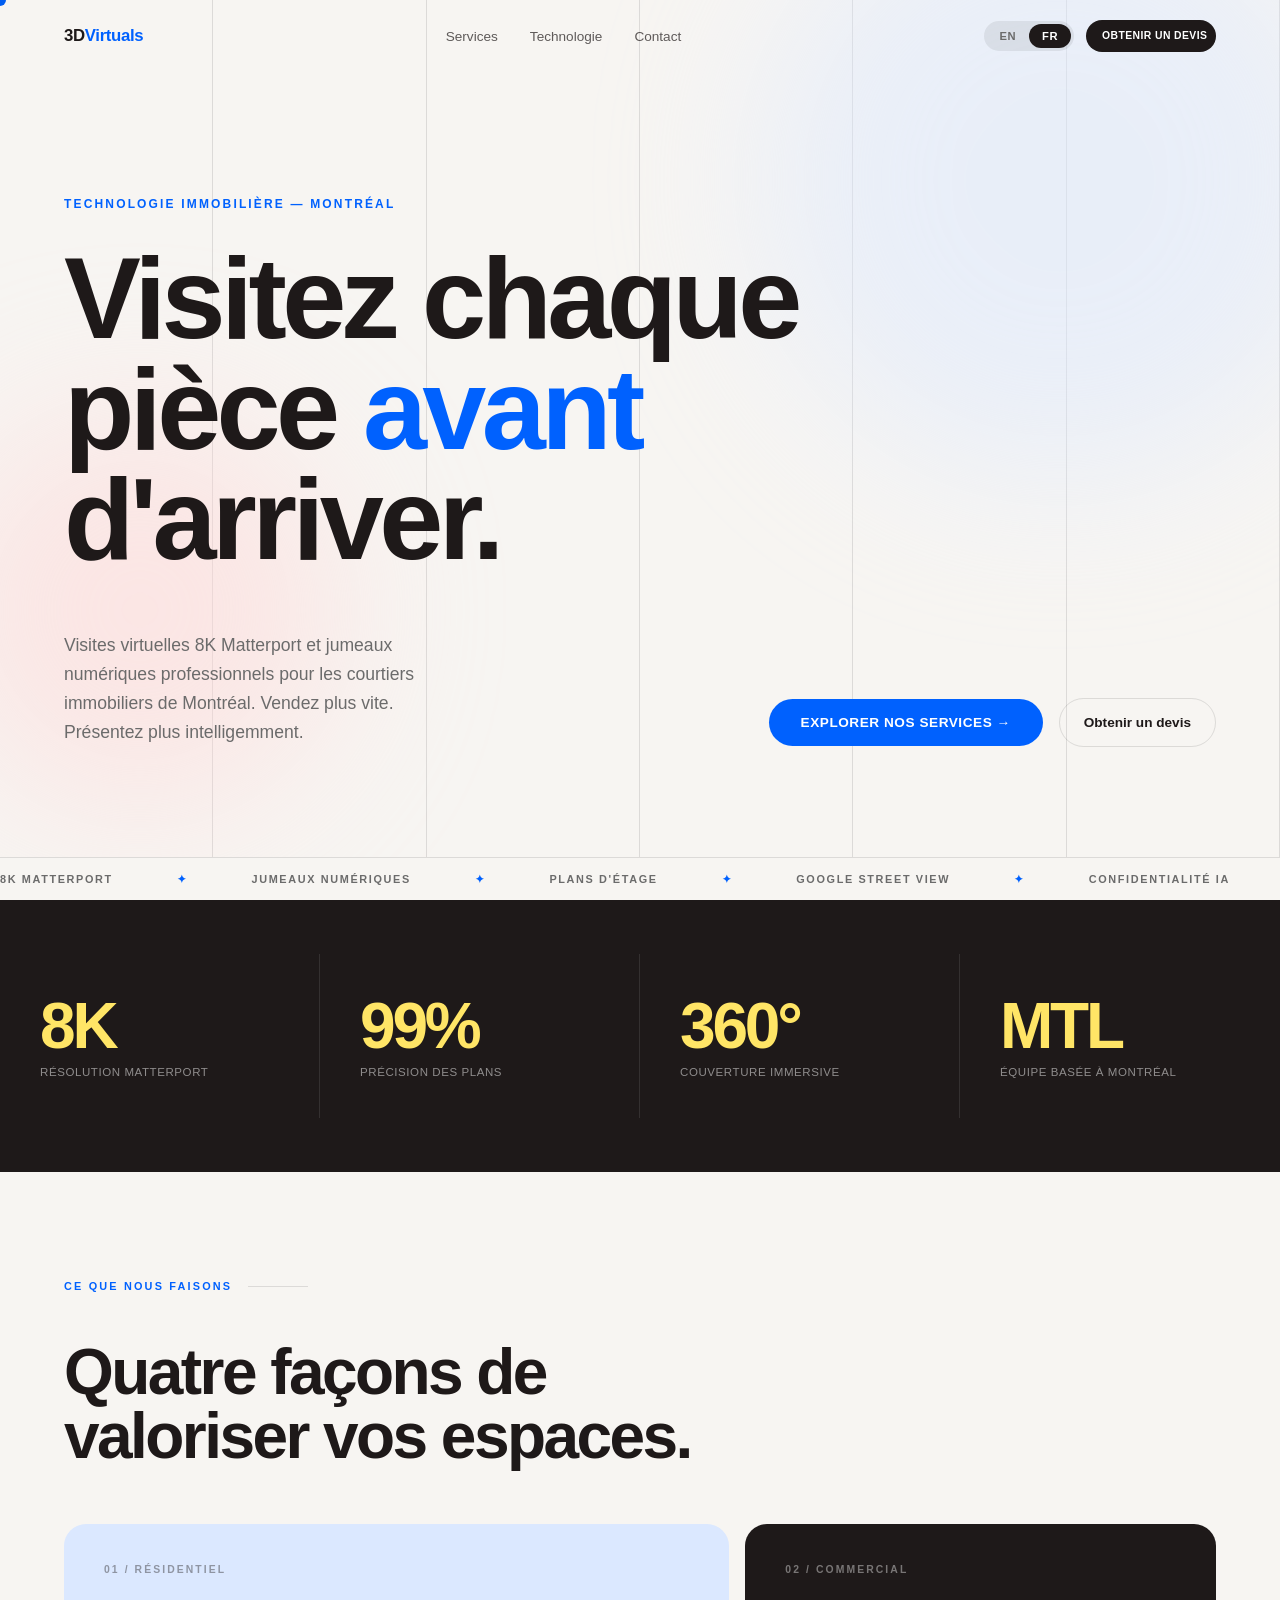
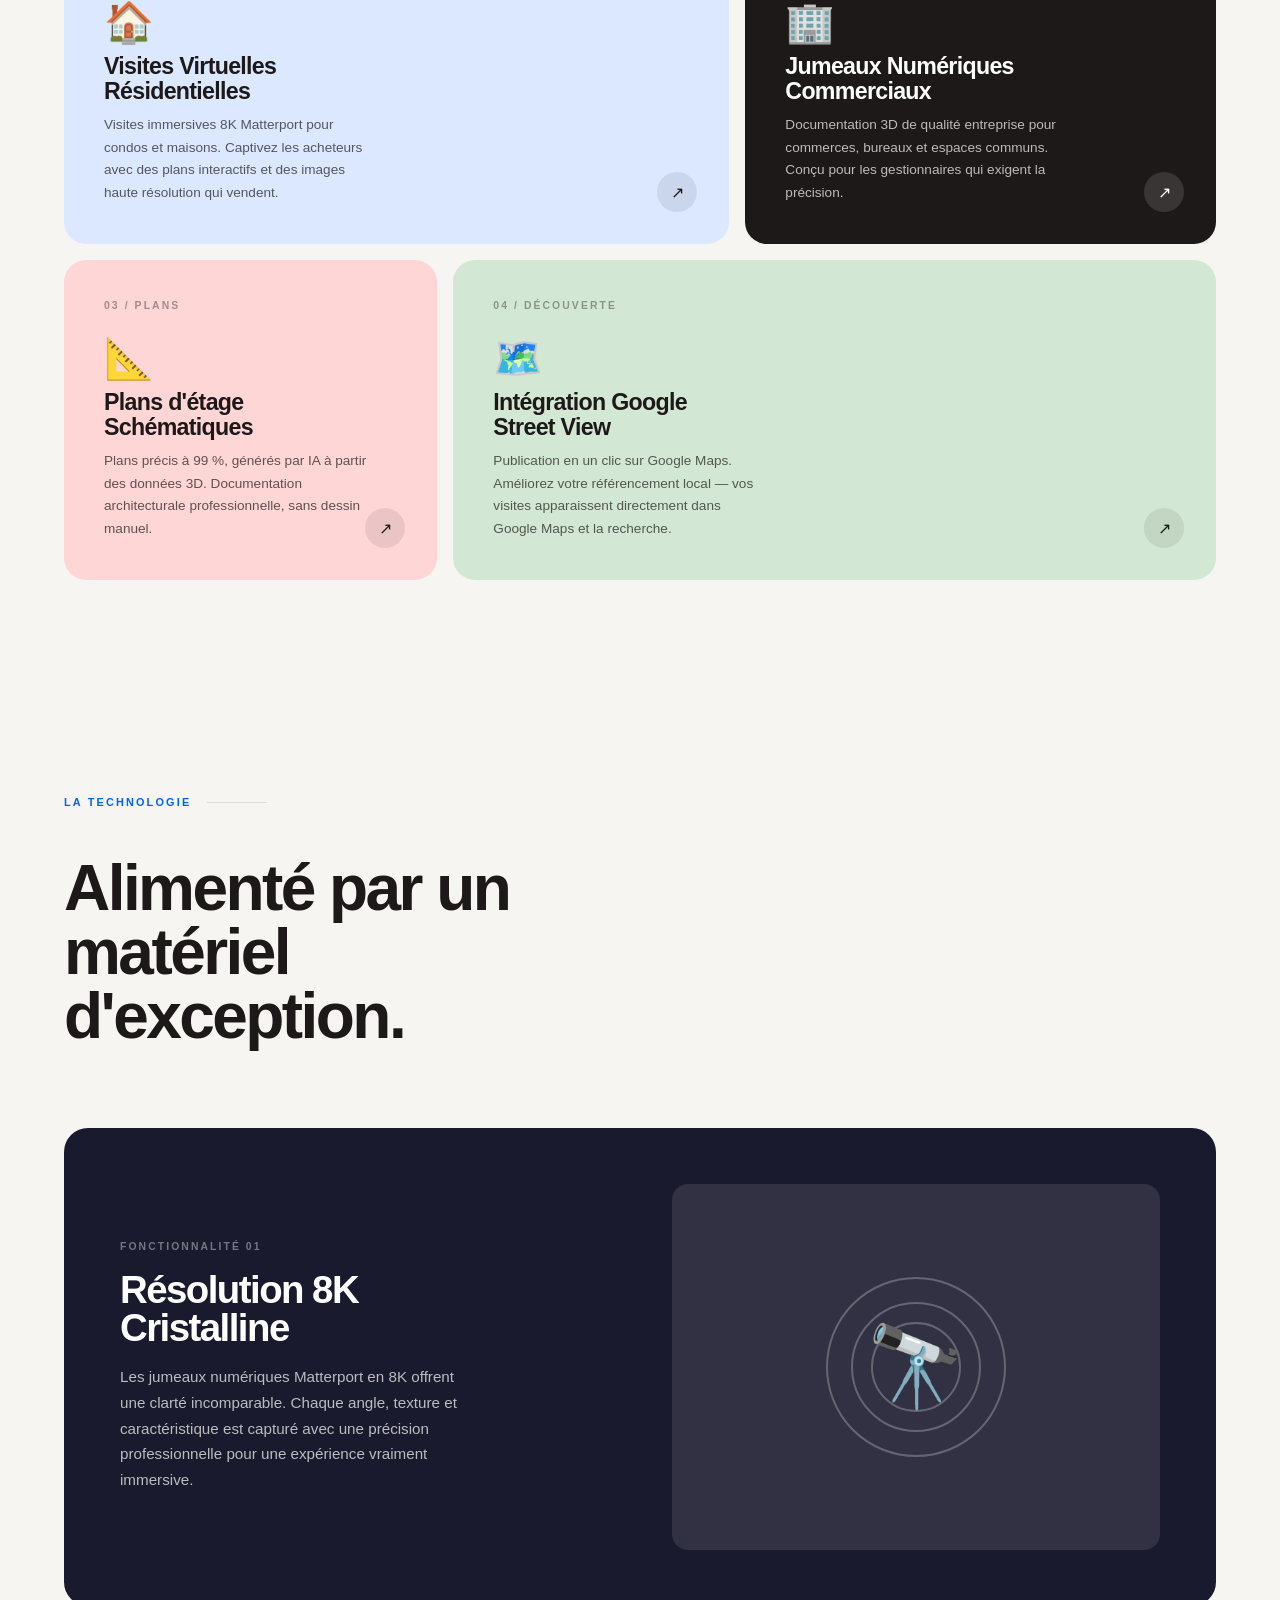
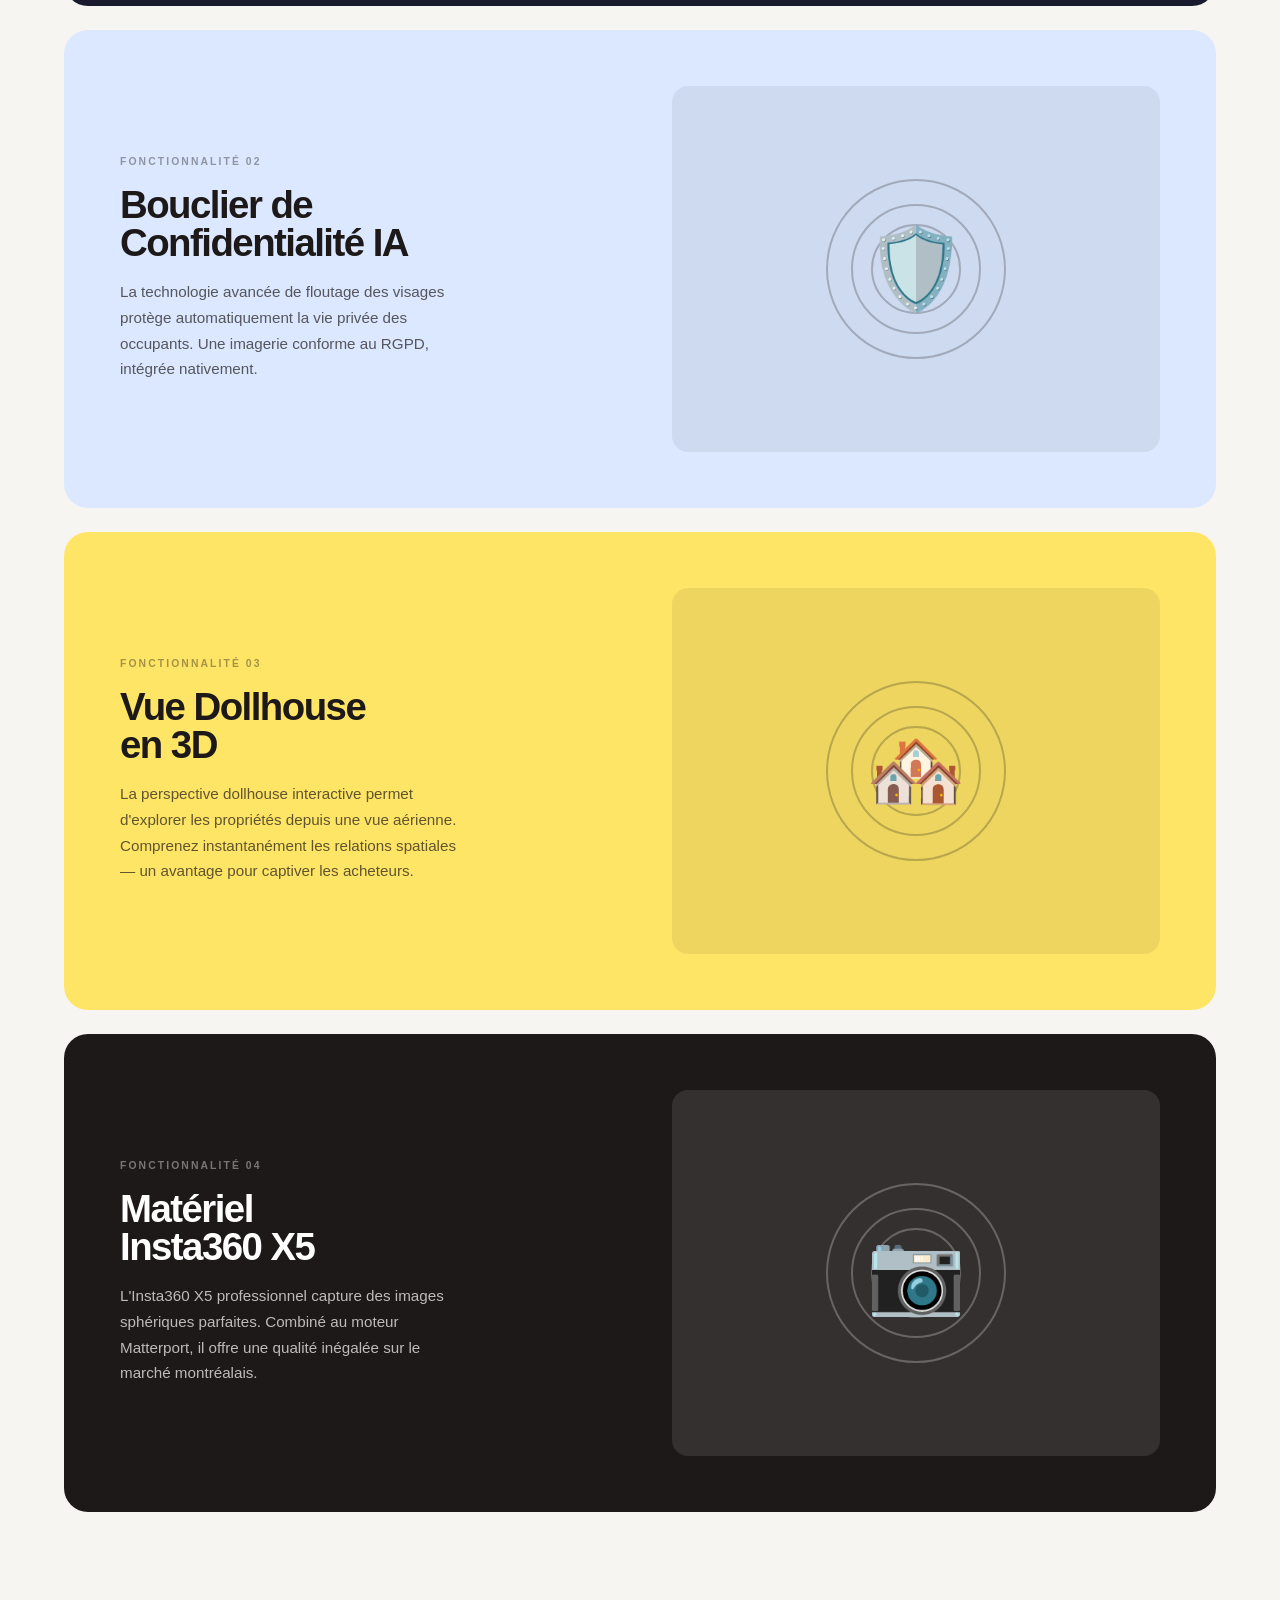
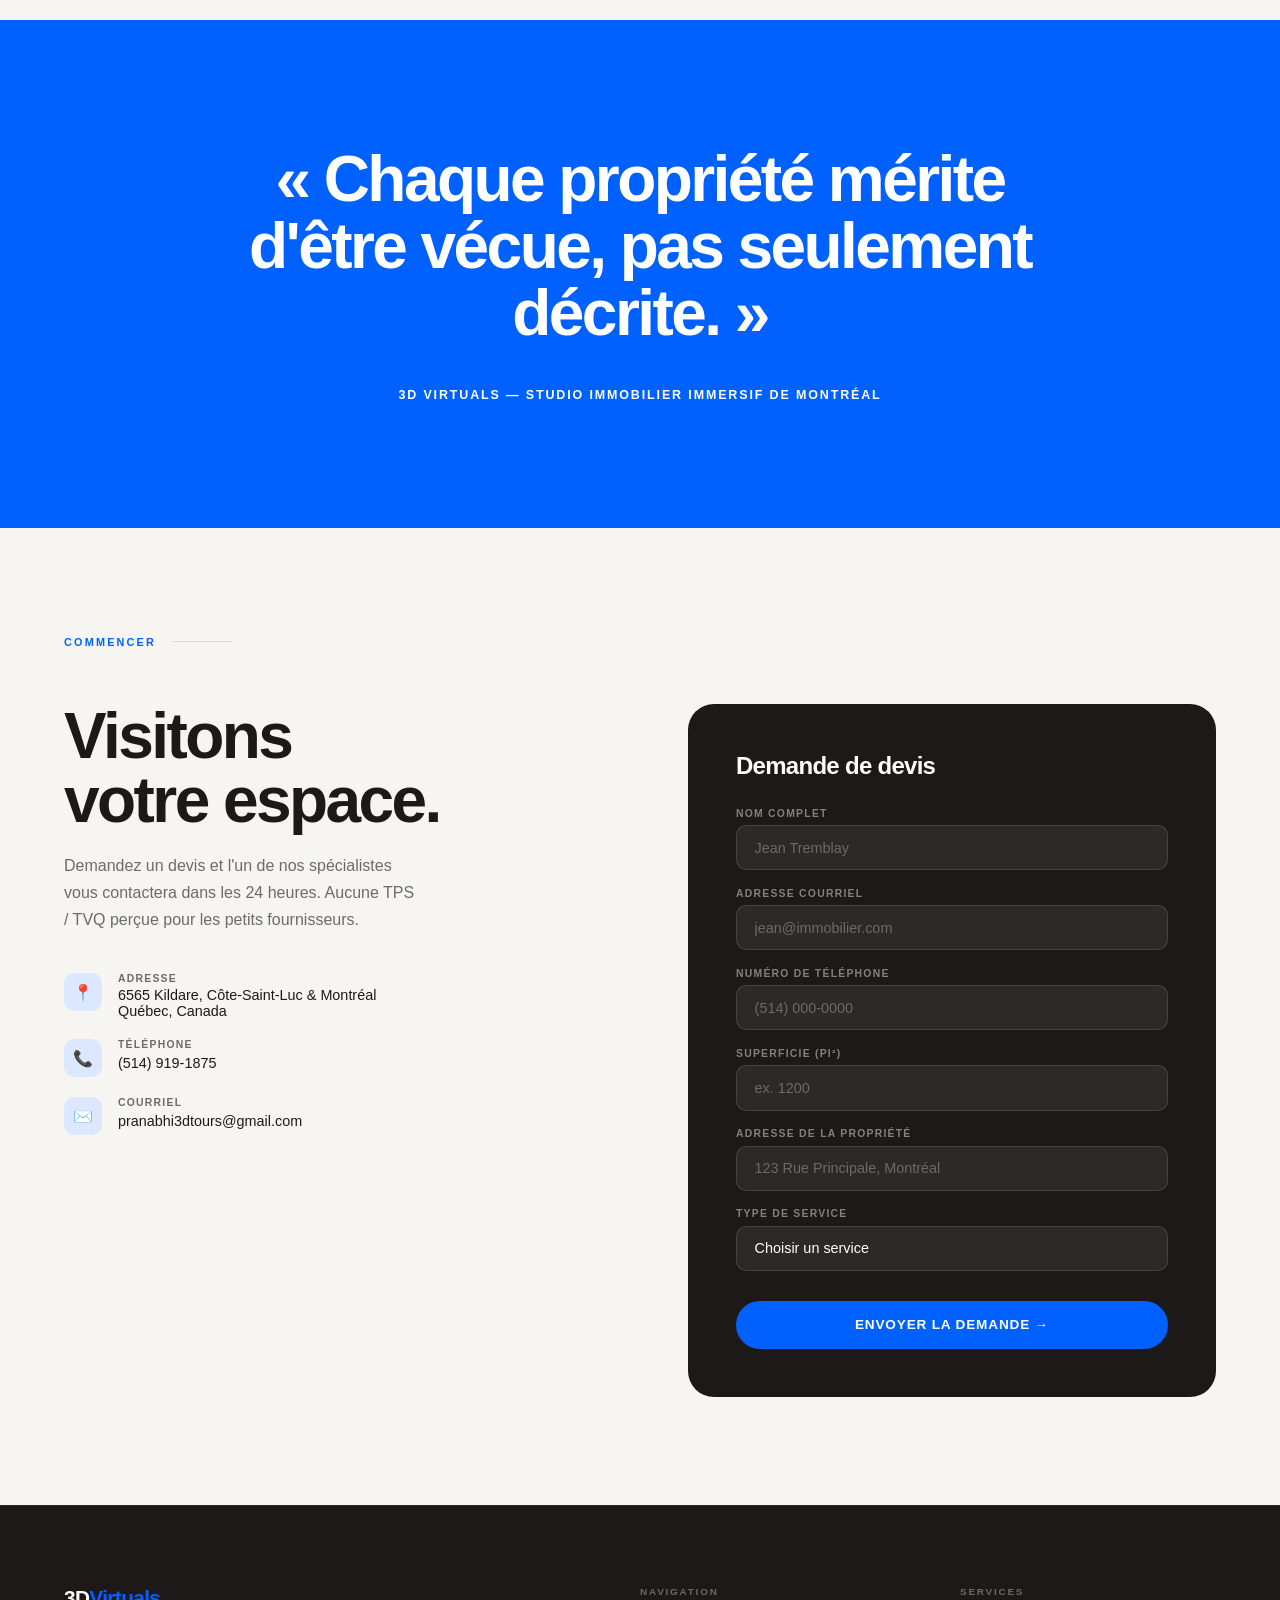
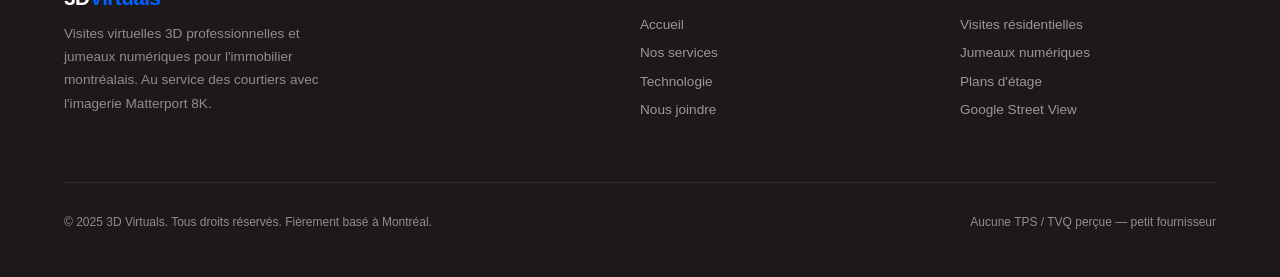
==== commit 5a63ce2d: "Update index.html" ====
--- a/index.html
+++ b/index.html
@@ -4,7 +4,12 @@
 <head>
 <meta charset="UTF-8" />
 <meta name="viewport" content="width=device-width, initial-scale=1.0" />
-<title>3D Virtuals — Technologie Immobilière Immersive</title>
+<title>3D Virtuals — Visites Virtuelles 3D | Montréal</title>
+<meta name="description" content="Visites virtuelles 8K Matterport et jumeaux numériques pour l'immobilier montréalais. Plans d'étage, Google Street View, confidentialité IA. (514) 919-1875" />
+<meta property="og:title" content="3D Virtuals — Visites Virtuelles 3D | Montréal" />
+<meta property="og:description" content="Visites virtuelles 8K Matterport professionnelles pour courtiers immobiliers de Montréal." />
+<meta property="og:type" content="website" />
+<meta name="theme-color" content="#0061FE" />
 
 <style>
 /* ============================================================
@@ -29,7 +34,7 @@
    RESET
    ============================================================ */
 *,*::before,*::after{box-sizing:border-box;margin:0;padding:0;}
-html{scroll-behavior:smooth;font-size:16px;}
+html{scroll-behavior:smooth;font-size:16px;scroll-padding-top:80px;}
 body{
   font-family:"Helvetica Neue",Helvetica,Arial,sans-serif;
   background:var(--canvas);
@@ -109,7 +114,7 @@
    HERO
    ============================================================ */
 #hero{
-  min-height:100svh;background:var(--canvas);
+  min-height:max(100svh,600px);background:var(--canvas);
   display:flex;flex-direction:column;justify-content:flex-end;
   padding:0 5vw 9vh;position:relative;overflow:hidden;
 }
@@ -134,7 +139,7 @@
   margin-top:3.5rem;display:flex;align-items:flex-end;
   justify-content:space-between;gap:2rem;flex-wrap:wrap;
   animation:fadeUp .9s .8s var(--ease-out) both;
-  padding-bottom:80px;
+  padding-bottom:clamp(70px,8vh,100px);
 }
 .hero-sub{font-size:1.1rem;font-weight:400;color:var(--mid);max-width:38ch;line-height:1.65;}
 .hero-actions{display:flex;gap:1rem;align-items:center;flex-shrink:0;}
@@ -291,6 +296,9 @@
   transition:border-color .2s,background .2s;
 }
 .form-input::placeholder{color:rgba(255,255,255,.3);}
+input[type="number"]::-webkit-inner-spin-button,
+input[type="number"]::-webkit-outer-spin-button{-webkit-appearance:none;margin:0;}
+input[type="number"]{-moz-appearance:textfield;}
 .form-input:focus,.form-select:focus{border-color:var(--blue);background:rgba(0,97,254,.08);}
 .form-select{appearance:none;}
 .form-select option{background:var(--slate);}
@@ -317,7 +325,7 @@
 .form-input.error,.form-select.error{border-color:#ff4d4d!important;background:rgba(255,77,77,.1)!important;}
 .field-error{font-size:.68rem;font-weight:600;color:#ff6b6b;margin-top:.35rem;display:none;letter-spacing:.02em;}
 .field-error.show{display:block;}
-.form-shake{animation:shake .4s ease-out;}
+.form-shake{animation:shake .4s cubic-bezier(0.16,1,0.3,1);}
 @keyframes shake{0%,100%{transform:translateX(0);}20%{transform:translateX(-6px);}40%{transform:translateX(6px);}60%{transform:translateX(-4px);}80%{transform:translateX(4px);}}
 
 /* ============================================================
@@ -400,7 +408,7 @@
 
 <!-- STATS -->
 
-<div id="stats">
+<div id="stats" role="region" aria-label="Key statistics">
   <div class="stat-item reveal"><div class="stat-num">8K</div><div class="stat-label" data-i18n="stats.res">Résolution Matterport</div></div>
   <div class="stat-item reveal"><div class="stat-num">99%</div><div class="stat-label" data-i18n="stats.acc">Précision des plans</div></div>
   <div class="stat-item reveal"><div class="stat-num">360°</div><div class="stat-label" data-i18n="stats.cov">Couverture immersive</div></div>
@@ -563,7 +571,7 @@
       </div>
       <div class="form-group">
         <label class="form-label" for="f-sqft" data-i18n="form.sqft_lbl">Superficie (pi²)</label>
-        <input class="form-input" type="number" id="f-sqft" placeholder="ex. 1200" min="1" inputmode="numeric" data-i18n-ph="form.sqft_ph" />
+        <input class="form-input" type="text" id="f-sqft" placeholder="ex. 1200" inputmode="numeric" pattern="[0-9]*" data-i18n-ph="form.sqft_ph" autocomplete="off" />
         <span class="field-error" id="err-sqft" data-i18n-err="form.err_sqft">Veuillez entrer la superficie.</span>
       </div>
       <div class="form-group">
@@ -620,7 +628,7 @@
     </div>
   </div>
   <div class="footer-bottom">
-    <span data-i18n="footer.copy">© 2026 3D Virtuals. Tous droits réservés. Fièrement basé à Montréal.</span>
+    <span data-i18n="footer.copy">© 2025 3D Virtuals. Tous droits réservés. Fièrement basé à Montréal.</span>
     <span data-i18n="footer.tax">Aucune TPS / TVQ perçue — petit fournisseur</span>
   </div>
 </footer>
@@ -630,317 +638,316 @@
      ============================================================ -->
 
 <script>
-
 (function() {
-“use strict”;
+"use strict";
 
 /* ── Translations ── */
 var T = {
-fr: {
-“nav.services”:“Services”,“nav.technology”:“Technologie”,“nav.contact”:“Contact”,“nav.cta”:“Obtenir un devis”,
-“hero.eyebrow”:“Technologie Immobilière — Montréal”,
-“hero.headline”:“Visitez chaque pièce <em>avant</em><br>d’arriver.”,
-“hero.sub”:“Visites virtuelles 8K Matterport et jumeaux numériques professionnels pour les courtiers immobiliers de Montréal. Vendez plus vite. Présentez plus intelligemment.”,
-“hero.cta1”:“Explorer nos services →”,“hero.cta2”:“Obtenir un devis”,
-“stats.res”:“Résolution Matterport”,“stats.acc”:“Précision des plans”,“stats.cov”:“Couverture immersive”,“stats.loc”:“Équipe basée à Montréal”,
-“svc.label”:“Ce que nous faisons”,“svc.h2”:“Quatre façons de<br>valoriser vos espaces.”,
-“svc1.num”:“01 / Résidentiel”,“svc1.title”:“Visites Virtuelles<br>Résidentielles”,“svc1.body”:“Visites immersives 8K Matterport pour condos et maisons. Captivez les acheteurs avec des plans interactifs et des images haute résolution qui vendent.”,
-“svc2.num”:“02 / Commercial”,“svc2.title”:“Jumeaux Numériques<br>Commerciaux”,“svc2.body”:“Documentation 3D de qualité entreprise pour commerces, bureaux et espaces communs. Conçu pour les gestionnaires qui exigent la précision.”,
-“svc3.num”:“03 / Plans”,“svc3.title”:“Plans d’étage<br>Schématiques”,“svc3.body”:“Plans précis à 99 %, générés par IA à partir des données 3D. Documentation architecturale professionnelle, sans dessin manuel.”,
-“svc4.num”:“04 / Découverte”,“svc4.title”:“Intégration Google<br>Street View”,“svc4.body”:“Publication en un clic sur Google Maps. Améliorez votre référencement local — vos visites apparaissent directement dans Google Maps et la recherche.”,
-“tech.label”:“La Technologie”,“tech.h2”:“Alimenté par un<br>matériel<br>d’exception.”,
-“tech1.num”:“Fonctionnalité 01”,“tech1.title”:“Résolution 8K<br>Cristalline”,“tech1.body”:“Les jumeaux numériques Matterport en 8K offrent une clarté incomparable. Chaque angle, texture et caractéristique est capturé avec une précision professionnelle pour une expérience vraiment immersive.”,
-“tech2.num”:“Fonctionnalité 02”,“tech2.title”:“Bouclier de<br>Confidentialité IA”,“tech2.body”:“La technologie avancée de floutage des visages protège automatiquement la vie privée des occupants. Une imagerie conforme au RGPD, intégrée nativement.”,
-“tech3.num”:“Fonctionnalité 03”,“tech3.title”:“Vue Dollhouse<br>en 3D”,“tech3.body”:“La perspective dollhouse interactive permet d’explorer les propriétés depuis une vue aérienne. Comprenez instantanément les relations spatiales — un avantage pour captiver les acheteurs.”,
-“tech4.num”:“Fonctionnalité 04”,“tech4.title”:“Matériel<br>Insta360 X5”,“tech4.body”:“L’Insta360 X5 professionnel capture des images sphériques parfaites. Combiné au moteur Matterport, il offre une qualité inégalée sur le marché montréalais.”,
-“quote.text”:”« Chaque propriété mérite d’être vécue, pas seulement décrite. »”,“quote.attr”:“3D Virtuals — Studio Immobilier Immersif de Montréal”,
-“contact.label”:“Commencer”,“contact.h2”:“Visitons<br>votre espace.”,“contact.desc”:“Demandez un devis et l’un de nos spécialistes vous contactera dans les 24 heures. Aucune TPS / TVQ perçue pour les petits fournisseurs.”,
-“contact.addr_lbl”:“Adresse”,“contact.phone_lbl”:“Téléphone”,“contact.email_lbl”:“Courriel”,
-“form.title”:“Demande de devis”,“form.name_lbl”:“Nom complet”,“form.name_ph”:“Jean Tremblay”,“form.email_lbl”:“Adresse courriel”,“form.email_ph”:“jean@immobilier.com”,“form.phone_lbl”:“Numéro de téléphone”,“form.service_lbl”:“Type de service”,“form.service_ph”:“Choisir un service”,“form.opt1”:“Visite résidentielle”,“form.opt2”:“Jumeau numérique commercial”,“form.opt3”:“Plan d’étage schématique”,“form.opt4”:“Intégration Google Street View”,“form.submit”:“Envoyer la demande →”,“form.sending”:“Envoi en cours…”,“form.done”:“✓ Demande envoyée”,
-“footer.desc”:“Visites virtuelles 3D professionnelles et jumeaux numériques pour l’immobilier montréalais. Au service des courtiers avec l’imagerie Matterport 8K.”,“footer.nav_title”:“Navigation”,“footer.nav1”:“Accueil”,“footer.nav2”:“Nos services”,“footer.nav3”:“Technologie”,“footer.nav4”:“Nous joindre”,“footer.svc_title”:“Services”,“footer.svc1”:“Visites résidentielles”,“footer.svc2”:“Jumeaux numériques”,“footer.svc3”:“Plans d’étage”,“footer.svc4”:“Google Street View”,“footer.copy”:“© 2026 3D Virtuals. Tous droits réservés. Fièrement basé à Montréal.”,“footer.tax”:“Aucune TPS / TVQ perçue — petit fournisseur”,“form.err_name”:“Ce champ est obligatoire.”,“form.err_email”:“Adresse courriel invalide.”,“form.err_phone”:“Veuillez entrer un numéro à 10 chiffres.”,“form.err_service”:“Veuillez choisir un service.”,“form.sqft_lbl”:“Superficie (pi²)”,“form.sqft_ph”:“ex. 1200”,“form.err_sqft”:“Veuillez entrer la superficie.”,“form.addr_lbl”:“Adresse de la propriété”,“form.addr_ph”:“123 Rue Principale, Montréal”,“form.err_addr”:“Ce champ est obligatoire.”,“form.success_text”:“Merci ! Votre demande a été envoyée.”,“form.success_sub”:“Notre équipe vous contactera dans les 24 heures.”
-},
-en: {
-“nav.services”:“Services”,“nav.technology”:“Technology”,“nav.contact”:“Contact”,“nav.cta”:“Get a Quote”,
-“hero.eyebrow”:“Montreal Real Estate Technology”,
-“hero.headline”:“See every room <em>before</em><br>you arrive.”,
-“hero.sub”:“Professional 8K Matterport virtual tours and digital twins for real estate professionals across Montreal. Sell faster. Show smarter.”,
-“hero.cta1”:“Explore Services →”,“hero.cta2”:“Get a Quote”,
-“stats.res”:“Matterport Resolution”,“stats.acc”:“Floor Plan Accuracy”,“stats.cov”:“Immersive Coverage”,“stats.loc”:“Montreal-Based Team”,
-“svc.label”:“What We Do”,“svc.h2”:“Four ways to<br>showcase space.”,
-“svc1.num”:“01 / Residential”,“svc1.title”:“Residential<br>Virtual Tours”,“svc1.body”:“Immersive 8K Matterport walkthroughs for condos and houses. Engage potential buyers with interactive floor plans and high-resolution imagery that sells.”,
-“svc2.num”:“02 / Commercial”,“svc2.title”:“Commercial<br>Digital Twins”,“svc2.body”:“Enterprise-grade 3D documentation for retail, office, and amenity spaces. Built for property managers and facility planners who demand precision.”,
-“svc3.num”:“03 / Floor Plans”,“svc3.title”:“Schematic<br>Floor Plans”,“svc3.body”:“AI-powered 99% accurate black-and-white floor plans from 3D scan data. Architectural-grade documentation, zero drafting time.”,
-“svc4.num”:“04 / Discovery”,“svc4.title”:“Google Street<br>View Integration”,“svc4.body”:“One-click publishing to Google Maps. Boost local SEO — your virtual tours appear directly in Google Maps and Search results.”,
-“tech.label”:“The Technology”,“tech.h2”:“Built on<br>extraordinary<br>hardware.”,
-“tech1.num”:“Feature 01”,“tech1.title”:“8K Crystal-<br>Clear Resolution”,“tech1.body”:“Crystal-clear 8K Matterport digital twins provide unparalleled clarity and detail. Every corner, texture, and feature captured with professional-grade precision for a truly immersive viewing experience.”,
-“tech2.num”:“Feature 02”,“tech2.title”:“AI-Powered<br>Privacy Shield”,“tech2.body”:“Advanced face-blurring technology automatically protects occupant privacy. GDPR-compliant imaging — built-in, not bolted-on.”,
-“tech3.num”:“Feature 03”,“tech3.title”:“Dollhouse<br>3D Viewing”,“tech3.body”:“Interactive dollhouse perspective lets viewers explore properties from a bird’s-eye view. Understand spatial relationships instantly — a competitive advantage for engaging buyers.”,
-“tech4.num”:“Feature 04”,“tech4.title”:“Insta360 X5<br>Hardware”,“tech4.body”:“Professional-grade Insta360 X5 captures perfect spherical imagery. Combined with Matterport’s processing engine, it delivers unmatched virtual tour quality in the Montreal market.”,
-“quote.text”:”"Every property deserves to be experienced, not just described."”,“quote.attr”:“3D Virtuals — Montreal’s Immersive Real Estate Studio”,
-“contact.label”:“Get Started”,“contact.h2”:“Let’s tour<br>your space.”,“contact.desc”:“Request a quote and one of our imaging specialists will reach out within 24 hours. No GST / QST collected for small supplier services.”,
-“contact.addr_lbl”:“Address”,“contact.phone_lbl”:“Phone”,“contact.email_lbl”:“Email”,
-“form.title”:“Request a Quote”,“form.name_lbl”:“Full Name”,“form.name_ph”:“Jane Smith”,“form.email_lbl”:“Email Address”,“form.email_ph”:“jane@realty.com”,“form.phone_lbl”:“Phone Number”,“form.service_lbl”:“Service Type”,“form.service_ph”:“Select a service”,“form.opt1”:“Residential Tour”,“form.opt2”:“Commercial Digital Twin”,“form.opt3”:“Schematic Floor Plan”,“form.opt4”:“Google Street View Integration”,“form.submit”:“Request Quote →”,“form.sending”:“Sending…”,“form.done”:“✓ Quote Requested”,
-“footer.desc”:“Professional 3D virtual tours and digital twins for Montreal real estate. Serving realtors and property managers with 8K Matterport imaging.”,“footer.nav_title”:“Navigation”,“footer.nav1”:“Home”,“footer.nav2”:“Our Services”,“footer.nav3”:“Technology”,“footer.nav4”:“Contact Us”,“footer.svc_title”:“Services”,“footer.svc1”:“Residential Tours”,“footer.svc2”:“Commercial Digital Twins”,“footer.svc3”:“Floor Plans”,“footer.svc4”:“Google Street View”,“footer.copy”:“© 2026 3D Virtuals. All rights reserved. Proudly serving Montreal.”,“footer.tax”:“No GST / QST collected — small supplier”,“form.err_name”:“This field is required.”,“form.err_email”:“Invalid email address.”,“form.err_phone”:“Please enter a valid 10-digit phone number.”,“form.err_service”:“Please select a service.”,“form.sqft_lbl”:“Square Feet's (sq ft)”,“form.sqft_ph”:“e.g. 1200”,“form.err_sqft”:“Please enter the square footage.”,“form.addr_lbl”:“Property Address”,“form.addr_ph”:“123 Main St, Montreal”,“form.err_addr”:“This field is required.”,“form.success_text”:“Thank you! Your request has been sent.”,“form.success_sub”:“Our team will reach out to you within 24 hours.”
-}
+  fr: {
+    "nav.services":"Services","nav.technology":"Technologie","nav.contact":"Contact","nav.cta":"Obtenir un devis",
+    "hero.eyebrow":"Technologie Immobilière — Montréal",
+    "hero.headline":"Visitez chaque pièce <em>avant</em><br>d'arriver.",
+    "hero.sub":"Visites virtuelles 8K Matterport et jumeaux numériques professionnels pour les courtiers immobiliers de Montréal. Vendez plus vite. Présentez plus intelligemment.",
+    "hero.cta1":"Explorer nos services →","hero.cta2":"Obtenir un devis",
+    "stats.res":"Résolution Matterport","stats.acc":"Précision des plans","stats.cov":"Couverture immersive","stats.loc":"Équipe basée à Montréal",
+    "svc.label":"Ce que nous faisons","svc.h2":"Quatre façons de<br>valoriser vos espaces.",
+    "svc1.num":"01 / Résidentiel","svc1.title":"Visites Virtuelles<br>Résidentielles","svc1.body":"Visites immersives 8K Matterport pour condos et maisons. Captivez les acheteurs avec des plans interactifs et des images haute résolution qui vendent.",
+    "svc2.num":"02 / Commercial","svc2.title":"Jumeaux Numériques<br>Commerciaux","svc2.body":"Documentation 3D de qualité entreprise pour commerces, bureaux et espaces communs. Conçu pour les gestionnaires qui exigent la précision.",
+    "svc3.num":"03 / Plans","svc3.title":"Plans d'étage<br>Schématiques","svc3.body":"Plans précis à 99 %, générés par IA à partir des données 3D. Documentation architecturale professionnelle, sans dessin manuel.",
+    "svc4.num":"04 / Découverte","svc4.title":"Intégration Google<br>Street View","svc4.body":"Publication en un clic sur Google Maps. Améliorez votre référencement local — vos visites apparaissent directement dans Google Maps et la recherche.",
+    "tech.label":"La Technologie","tech.h2":"Alimenté par un<br>matériel<br>d'exception.",
+    "tech1.num":"Fonctionnalité 01","tech1.title":"Résolution 8K<br>Cristalline","tech1.body":"Les jumeaux numériques Matterport en 8K offrent une clarté incomparable. Chaque angle, texture et caractéristique est capturé avec une précision professionnelle pour une expérience vraiment immersive.",
+    "tech2.num":"Fonctionnalité 02","tech2.title":"Bouclier de<br>Confidentialité IA","tech2.body":"La technologie avancée de floutage des visages protège automatiquement la vie privée des occupants. Une imagerie conforme au RGPD, intégrée nativement.",
+    "tech3.num":"Fonctionnalité 03","tech3.title":"Vue Dollhouse<br>en 3D","tech3.body":"La perspective dollhouse interactive permet d'explorer les propriétés depuis une vue aérienne. Comprenez instantanément les relations spatiales — un avantage pour captiver les acheteurs.",
+    "tech4.num":"Fonctionnalité 04","tech4.title":"Matériel<br>Insta360 X5","tech4.body":"L'Insta360 X5 professionnel capture des images sphériques parfaites. Combiné au moteur Matterport, il offre une qualité inégalée sur le marché montréalais.",
+    "quote.text":"« Chaque propriété mérite d'être vécue, pas seulement décrite. »","quote.attr":"3D Virtuals — Studio Immobilier Immersif de Montréal",
+    "contact.label":"Commencer","contact.h2":"Visitons<br>votre espace.","contact.desc":"Demandez un devis et l'un de nos spécialistes vous contactera dans les 24 heures. Aucune TPS / TVQ perçue pour les petits fournisseurs.",
+    "contact.addr_lbl":"Adresse","contact.phone_lbl":"Téléphone","contact.email_lbl":"Courriel",
+    "form.title":"Demande de devis","form.name_lbl":"Nom complet","form.name_ph":"Jean Tremblay","form.email_lbl":"Adresse courriel","form.email_ph":"jean@immobilier.com","form.phone_lbl":"Numéro de téléphone","form.service_lbl":"Type de service","form.service_ph":"Choisir un service","form.opt1":"Visite résidentielle","form.opt2":"Jumeau numérique commercial","form.opt3":"Plan d'étage schématique","form.opt4":"Intégration Google Street View","form.submit":"Envoyer la demande →","form.sending":"Envoi en cours…","form.done":"✓ Demande envoyée",
+    "footer.desc":"Visites virtuelles 3D professionnelles et jumeaux numériques pour l'immobilier montréalais. Au service des courtiers avec l'imagerie Matterport 8K.","footer.nav_title":"Navigation","footer.nav1":"Accueil","footer.nav2":"Nos services","footer.nav3":"Technologie","footer.nav4":"Nous joindre","footer.svc_title":"Services","footer.svc1":"Visites résidentielles","footer.svc2":"Jumeaux numériques","footer.svc3":"Plans d'étage","footer.svc4":"Google Street View","footer.copy":"© 2025 3D Virtuals. Tous droits réservés. Fièrement basé à Montréal.","footer.tax":"Aucune TPS / TVQ perçue — petit fournisseur","form.err_name":"Ce champ est obligatoire.","form.err_email":"Adresse courriel invalide.","form.err_phone":"Veuillez entrer un numéro à 10 chiffres.","form.err_service":"Veuillez choisir un service.","form.sqft_lbl":"Superficie (pi²)","form.sqft_ph":"ex. 1200","form.err_sqft":"Veuillez entrer la superficie.","form.addr_lbl":"Adresse de la propriété","form.addr_ph":"123 Rue Principale, Montréal","form.err_addr":"Ce champ est obligatoire.","form.success_text":"Merci ! Votre demande a été envoyée.","form.success_sub":"Notre équipe vous contactera dans les 24 heures."
+  },
+  en: {
+    "nav.services":"Services","nav.technology":"Technology","nav.contact":"Contact","nav.cta":"Get a Quote",
+    "hero.eyebrow":"Montreal Real Estate Technology",
+    "hero.headline":"See every room <em>before</em><br>you arrive.",
+    "hero.sub":"Professional 8K Matterport virtual tours and digital twins for real estate professionals across Montreal. Sell faster. Show smarter.",
+    "hero.cta1":"Explore Services →","hero.cta2":"Get a Quote",
+    "stats.res":"Matterport Resolution","stats.acc":"Floor Plan Accuracy","stats.cov":"Immersive Coverage","stats.loc":"Montreal-Based Team",
+    "svc.label":"What We Do","svc.h2":"Four ways to<br>showcase space.",
+    "svc1.num":"01 / Residential","svc1.title":"Residential<br>Virtual Tours","svc1.body":"Immersive 8K Matterport walkthroughs for condos and houses. Engage potential buyers with interactive floor plans and high-resolution imagery that sells.",
+    "svc2.num":"02 / Commercial","svc2.title":"Commercial<br>Digital Twins","svc2.body":"Enterprise-grade 3D documentation for retail, office, and amenity spaces. Built for property managers and facility planners who demand precision.",
+    "svc3.num":"03 / Floor Plans","svc3.title":"Schematic<br>Floor Plans","svc3.body":"AI-powered 99% accurate black-and-white floor plans from 3D scan data. Architectural-grade documentation, zero drafting time.",
+    "svc4.num":"04 / Discovery","svc4.title":"Google Street<br>View Integration","svc4.body":"One-click publishing to Google Maps. Boost local SEO — your virtual tours appear directly in Google Maps and Search results.",
+    "tech.label":"The Technology","tech.h2":"Built on<br>extraordinary<br>hardware.",
+    "tech1.num":"Feature 01","tech1.title":"8K Crystal-<br>Clear Resolution","tech1.body":"Crystal-clear 8K Matterport digital twins provide unparalleled clarity and detail. Every corner, texture, and feature captured with professional-grade precision for a truly immersive viewing experience.",
+    "tech2.num":"Feature 02","tech2.title":"AI-Powered<br>Privacy Shield","tech2.body":"Advanced face-blurring technology automatically protects occupant privacy. GDPR-compliant imaging — built-in, not bolted-on.",
+    "tech3.num":"Feature 03","tech3.title":"Dollhouse<br>3D Viewing","tech3.body":"Interactive dollhouse perspective lets viewers explore properties from a bird's-eye view. Understand spatial relationships instantly — a competitive advantage for engaging buyers.",
+    "tech4.num":"Feature 04","tech4.title":"Insta360 X5<br>Hardware","tech4.body":"Professional-grade Insta360 X5 captures perfect spherical imagery. Combined with Matterport's processing engine, it delivers unmatched virtual tour quality in the Montreal market.",
+    "quote.text":"\"Every property deserves to be experienced, not just described.\"","quote.attr":"3D Virtuals — Montreal's Immersive Real Estate Studio",
+    "contact.label":"Get Started","contact.h2":"Let's tour<br>your space.","contact.desc":"Request a quote and one of our imaging specialists will reach out within 24 hours. No GST / QST collected for small supplier services.",
+    "contact.addr_lbl":"Address","contact.phone_lbl":"Phone","contact.email_lbl":"Email",
+    "form.title":"Request a Quote","form.name_lbl":"Full Name","form.name_ph":"Jane Smith","form.email_lbl":"Email Address","form.email_ph":"jane@realty.com","form.phone_lbl":"Phone Number","form.service_lbl":"Service Type","form.service_ph":"Select a service","form.opt1":"Residential Tour","form.opt2":"Commercial Digital Twin","form.opt3":"Schematic Floor Plan","form.opt4":"Google Street View Integration","form.submit":"Request Quote →","form.sending":"Sending…","form.done":"✓ Quote Requested",
+    "footer.desc":"Professional 3D virtual tours and digital twins for Montreal real estate. Serving realtors and property managers with 8K Matterport imaging.","footer.nav_title":"Navigation","footer.nav1":"Home","footer.nav2":"Our Services","footer.nav3":"Technology","footer.nav4":"Contact Us","footer.svc_title":"Services","footer.svc1":"Residential Tours","footer.svc2":"Commercial Digital Twins","footer.svc3":"Floor Plans","footer.svc4":"Google Street View","footer.copy":"© 2025 3D Virtuals. All rights reserved. Proudly serving Montreal.","footer.tax":"No GST / QST collected — small supplier","form.err_name":"This field is required.","form.err_email":"Invalid email address.","form.err_phone":"Please enter a valid 10-digit phone number.","form.err_service":"Please select a service.","form.sqft_lbl":"Square Footage (sq ft)","form.sqft_ph":"e.g. 1200","form.err_sqft":"Please enter the square footage.","form.addr_lbl":"Property Address","form.addr_ph":"123 Main St, Montreal","form.err_addr":"This field is required.","form.success_text":"Thank you! Your request has been sent.","form.success_sub":"Our team will reach out to you within 24 hours."
+  }
 };
 
-var currentLang = “fr”;
+var currentLang = "fr";
 
 /* ── Language switcher ── */
 window.setLang = function(lang) {
-currentLang = lang;
-var dict = T[lang];
-document.documentElement.lang = lang;
-document.getElementById(“btn-en”).classList.toggle(“active”, lang === “en”);
-document.getElementById(“btn-fr”).classList.toggle(“active”, lang === “fr”);
-document.querySelectorAll(”[data-i18n]”).forEach(function(el) {
-var key = el.getAttribute(“data-i18n”);
-if (dict[key] !== undefined) el.innerHTML = dict[key];
-});
-document.querySelectorAll(”[data-i18n-ph]”).forEach(function(el) {
-var key = el.getAttribute(“data-i18n-ph”);
-if (dict[key] !== undefined) el.placeholder = dict[key];
-});
-/* update error texts */
-if (window._updateFormErrors) window._updateFormErrors(dict);
-/* flash */
-document.body.style.opacity = “0.88”;
-setTimeout(function(){ document.body.style.opacity = “1”; }, 60);
+  currentLang = lang;
+  var dict = T[lang];
+  document.documentElement.lang = lang;
+  document.getElementById("btn-en").classList.toggle("active", lang === "en");
+  document.getElementById("btn-fr").classList.toggle("active", lang === "fr");
+  document.querySelectorAll("[data-i18n]").forEach(function(el) {
+    var key = el.getAttribute("data-i18n");
+    if (dict[key] !== undefined) el.innerHTML = dict[key];
+  });
+  document.querySelectorAll("[data-i18n-ph]").forEach(function(el) {
+    var key = el.getAttribute("data-i18n-ph");
+    if (dict[key] !== undefined) el.placeholder = dict[key];
+  });
+  /* update error texts */
+  if (window._updateFormErrors) window._updateFormErrors(dict);
+  /* flash */
+  document.body.style.opacity = "0.88";
+  setTimeout(function(){ document.body.style.opacity = "1"; }, 60);
 };
 
 /* ── Scroll reveal (IntersectionObserver) ── */
 function initReveal() {
-var els = document.querySelectorAll(”.reveal”);
-if (!window.IntersectionObserver) {
-els.forEach(function(el){ el.classList.add(“in”); });
-return;
-}
-var io = new IntersectionObserver(function(entries) {
-entries.forEach(function(e) {
-if (e.isIntersecting) { e.target.classList.add(“in”); io.unobserve(e.target); }
-});
-}, { threshold: 0.1 });
-els.forEach(function(el, i) {
-el.style.transitionDelay = ((i % 5) * 0.08) + “s”;
-io.observe(el);
-});
+  var els = document.querySelectorAll(".reveal");
+  if (!window.IntersectionObserver) {
+    els.forEach(function(el){ el.classList.add("in"); });
+    return;
+  }
+  var io = new IntersectionObserver(function(entries) {
+    entries.forEach(function(e) {
+      if (e.isIntersecting) { e.target.classList.add("in"); io.unobserve(e.target); }
+    });
+  }, { threshold: 0.1 });
+  els.forEach(function(el, i) {
+    el.style.transitionDelay = ((i % 5) * 0.08) + "s";
+    io.observe(el);
+  });
 }
 
 /* ── Nav shadow on scroll ── */
 function initNav() {
-var nav = document.getElementById(“nav”);
-window.addEventListener(“scroll”, function() {
-if (window.scrollY > 60) nav.classList.add(“scrolled”);
-else nav.classList.remove(“scrolled”);
-}, { passive: true });
+  var nav = document.getElementById("nav");
+  window.addEventListener("scroll", function() {
+    if (window.scrollY > 60) nav.classList.add("scrolled");
+    else nav.classList.remove("scrolled");
+  }, { passive: true });
 }
 
 /* ── Custom cursor ── */
 function initCursor() {
-var cursor = document.getElementById(“cursor”);
-if (!cursor || !window.matchMedia(”(pointer:fine)”).matches) return;
-document.addEventListener(“mousemove”, function(e) {
-cursor.style.left = e.clientX + “px”;
-cursor.style.top  = e.clientY + “px”;
-});
-document.querySelectorAll(“a, button, .svc-card, .tech-card”).forEach(function(el) {
-el.addEventListener(“mouseenter”, function(){ cursor.classList.add(“hov”); });
-el.addEventListener(“mouseleave”, function(){ cursor.classList.remove(“hov”); });
-});
+  var cursor = document.getElementById("cursor");
+  if (!cursor || !window.matchMedia("(pointer:fine)").matches) return;
+  document.addEventListener("mousemove", function(e) {
+    cursor.style.left = e.clientX + "px";
+    cursor.style.top  = e.clientY + "px";
+  });
+  document.querySelectorAll("a, button, .svc-card, .tech-card").forEach(function(el) {
+    el.addEventListener("mouseenter", function(){ cursor.classList.add("hov"); });
+    el.addEventListener("mouseleave", function(){ cursor.classList.remove("hov"); });
+  });
 }
 
 /* ── Form validation + feedback ── */
 function initForm() {
-var btn = document.getElementById(“form-submit”);
-if (!btn) return;
-
-var fields = [
-{ id: “f-name”,    errId: “err-name”,    type: “text” },
-{ id: “f-email”,   errId: “err-email”,   type: “email” },
-{ id: “f-phone”,   errId: “err-phone”,   type: “text” },
-{ id: “f-sqft”,    errId: “err-sqft”,    type: “text” },
-{ id: “f-address”, errId: “err-address”, type: “text” },
-{ id: “f-service”, errId: “err-service”, type: “select” }
-];
-
-/* Clear single field error on input */
-fields.forEach(function(f) {
-var el = document.getElementById(f.id);
-if (!el) return;
-el.addEventListener(“input”, function() { clearError(f.id, f.errId); });
-el.addEventListener(“change”, function() { clearError(f.id, f.errId); });
-});
-
-/* Auto-format phone as (XXX) XXX-XXXX */
-var phoneEl = document.getElementById(“f-phone”);
-if (phoneEl) {
-phoneEl.addEventListener(“input”, function() {
-var digits = phoneEl.value.replace(/\D/g, “”).slice(0, 10);
-var fmt = “”;
-if (digits.length === 0) { fmt = “”; }
-else if (digits.length <= 3) { fmt = “(” + digits; }
-else if (digits.length <= 6) { fmt = “(” + digits.slice(0,3) + “) “ + digits.slice(3); }
-else { fmt = “(” + digits.slice(0,3) + “) “ + digits.slice(3,6) + “-” + digits.slice(6); }
-phoneEl.value = fmt;
-});
-}
-
-function clearError(fieldId, errId) {
-var el = document.getElementById(fieldId);
-var er = document.getElementById(errId);
-if (el) el.classList.remove(“error”);
-if (er) er.classList.remove(“show”);
-}
-
-function validateEmail(v) {
-return /^[^\s@]+@[^\s@]+.[^\s@]+$/.test(v.trim());
-}
-
-function updateErrors(dict) {
-/* Update error message text when language switches */
-document.getElementById(“err-name”).textContent    = dict[“form.err_name”]    || “This field is required.”;
-document.getElementById(“err-email”).textContent   = dict[“form.err_email”]   || “Invalid email address.”;
-document.getElementById(“err-phone”).textContent   = dict[“form.err_phone”]   || “Please enter a valid 10-digit phone number.”;
-document.getElementById(“err-sqft”).textContent    = dict[“form.err_sqft”]    || “Please enter the square footage.”;
-document.getElementById(“err-address”).textContent  = dict[“form.err_addr”]    || “This field is required.”;
-document.getElementById(“err-service”).textContent = dict[“form.err_service”] || “Please select a service.”;
-/* Update success message text if visible */
-var st = document.getElementById(“form-success-text”);
-var ss = document.getElementById(“form-success-sub”);
-if (st) st.textContent = dict[“form.success_text”] || “Thank you! Your request has been sent.”;
-if (ss) ss.textContent = dict[“form.success_sub”]  || “Our team will reach out to you within 24 hours.”;
-}
-
-/* Expose so setLang can call it */
-window._updateFormErrors = updateErrors;
-
-btn.addEventListener(“click”, function() {
-var dict = T[currentLang];
-var valid = true;
-
-/* Name */
-var name = document.getElementById("f-name");
-if (!name.value.trim()) {
-  name.classList.add("error");
-  document.getElementById("err-name").classList.add("show");
-  valid = false;
-} else {
-  name.classList.remove("error");
-  document.getElementById("err-name").classList.remove("show");
-}
-
-/* Email */
-var email = document.getElementById("f-email");
-if (!email.value.trim() || !validateEmail(email.value)) {
-  email.classList.add("error");
-  document.getElementById("err-email").classList.add("show");
-  valid = false;
-} else {
-  email.classList.remove("error");
-  document.getElementById("err-email").classList.remove("show");
-}
-
-/* Phone — must contain exactly 10 digits */
-var phone = document.getElementById("f-phone");
-var phoneDigits = phone.value.replace(/\D/g, "");
-if (phoneDigits.length !== 10) {
-  phone.classList.add("error");
-  document.getElementById("err-phone").classList.add("show");
-  valid = false;
-} else {
-  phone.classList.remove("error");
-  document.getElementById("err-phone").classList.remove("show");
-}
-
-/* Square feet */
-var sqft = document.getElementById("f-sqft");
-if (!sqft.value || isNaN(sqft.value) || Number(sqft.value) < 1) {
-  sqft.classList.add("error");
-  document.getElementById("err-sqft").classList.add("show");
-  valid = false;
-} else {
-  sqft.classList.remove("error");
-  document.getElementById("err-sqft").classList.remove("show");
-}
-
-/* Address */
-var address = document.getElementById("f-address");
-if (!address.value.trim()) {
-  address.classList.add("error");
-  document.getElementById("err-address").classList.add("show");
-  valid = false;
-} else {
-  address.classList.remove("error");
-  document.getElementById("err-address").classList.remove("show");
-}
-
-/* Service */
-var service = document.getElementById("f-service");
-if (!service.value) {
-  service.classList.add("error");
-  document.getElementById("err-service").classList.add("show");
-  valid = false;
-} else {
-  service.classList.remove("error");
-  document.getElementById("err-service").classList.remove("show");
-}
-
-if (!valid) {
-  /* Shake the button */
-  btn.classList.remove("form-shake");
-  void btn.offsetWidth; /* reflow to restart animation */
-  btn.classList.add("form-shake");
-  setTimeout(function(){ btn.classList.remove("form-shake"); }, 450);
-  /* Scroll first error into view */
-  var firstErr = document.querySelector(".form-input.error, .form-select.error");
-  if (firstErr) firstErr.scrollIntoView({ behavior: "smooth", block: "center" });
-  return;
-}
-
-/* All valid — submit */
-var successBox  = document.getElementById("form-success");
-var successText = document.getElementById("form-success-text");
-var successSub  = document.getElementById("form-success-sub");
-successBox.classList.remove("show");
-
-btn.textContent = dict["form.sending"];
-btn.style.background = "#12a354";
-btn.disabled = true;
-setTimeout(function() {
-  btn.textContent = dict["form.done"];
-  /* Show success message */
-  successText.textContent = dict["form.success_text"] || "Thank you! Your request has been sent.";
-  successSub.textContent  = dict["form.success_sub"]  || "Our team will reach out to you within 24 hours.";
-  successBox.classList.add("show");
-  setTimeout(function() {
-    btn.innerHTML = dict["form.submit"];
-    btn.style.background = "";
-    btn.disabled = false;
-    /* Reset form */
-    document.getElementById("f-name").value = "";
-    document.getElementById("f-email").value = "";
-    document.getElementById("f-phone").value = "";
-    document.getElementById("f-sqft").value = "";
-    document.getElementById("f-address").value = "";
-    document.getElementById("f-service").selectedIndex = 0;
-    /* Hide success after 6s */
-    setTimeout(function(){ successBox.classList.remove("show"); }, 6000);
-  }, 2500);
-}, 900);
-
-});
+  var btn = document.getElementById("form-submit");
+  if (!btn) return;
+
+  var fields = [
+    { id: "f-name",    errId: "err-name",    type: "text" },
+    { id: "f-email",   errId: "err-email",   type: "email" },
+    { id: "f-phone",   errId: "err-phone",   type: "text" },
+    { id: "f-sqft",    errId: "err-sqft",    type: "text" },
+    { id: "f-address", errId: "err-address", type: "text" },
+    { id: "f-service", errId: "err-service", type: "select" }
+  ];
+
+  /* Clear single field error on input */
+  fields.forEach(function(f) {
+    var el = document.getElementById(f.id);
+    if (!el) return;
+    el.addEventListener("input", function() { clearError(f.id, f.errId); });
+    el.addEventListener("change", function() { clearError(f.id, f.errId); });
+  });
+
+  /* Auto-format phone as (XXX) XXX-XXXX */
+  var phoneEl = document.getElementById("f-phone");
+  if (phoneEl) {
+    phoneEl.addEventListener("input", function() {
+      var digits = phoneEl.value.replace(/\D/g, "").slice(0, 10);
+      var fmt = "";
+      if (digits.length === 0) { fmt = ""; }
+      else if (digits.length <= 3) { fmt = "(" + digits; }
+      else if (digits.length <= 6) { fmt = "(" + digits.slice(0,3) + ") " + digits.slice(3); }
+      else { fmt = "(" + digits.slice(0,3) + ") " + digits.slice(3,6) + "-" + digits.slice(6); }
+      phoneEl.value = fmt;
+    });
+  }
+
+  function clearError(fieldId, errId) {
+    var el = document.getElementById(fieldId);
+    var er = document.getElementById(errId);
+    if (el) el.classList.remove("error");
+    if (er) er.classList.remove("show");
+  }
+
+  function validateEmail(v) {
+    return /^[^\s@]+@[^\s@]+\.[^\s@]+$/.test(v.trim());
+  }
+
+  function updateErrors(dict) {
+    /* Update error message text when language switches */
+    document.getElementById("err-name").textContent    = dict["form.err_name"]    || "This field is required.";
+    document.getElementById("err-email").textContent   = dict["form.err_email"]   || "Invalid email address.";
+    document.getElementById("err-phone").textContent   = dict["form.err_phone"]   || "Please enter a valid 10-digit phone number.";
+    document.getElementById("err-sqft").textContent    = dict["form.err_sqft"]    || "Please enter the square footage.";
+    document.getElementById("err-address").textContent  = dict["form.err_addr"]    || "This field is required.";
+    document.getElementById("err-service").textContent = dict["form.err_service"] || "Please select a service.";
+    /* Update success message text if visible */
+    var st = document.getElementById("form-success-text");
+    var ss = document.getElementById("form-success-sub");
+    if (st) st.textContent = dict["form.success_text"] || "Thank you! Your request has been sent.";
+    if (ss) ss.textContent = dict["form.success_sub"]  || "Our team will reach out to you within 24 hours.";
+  }
+
+  /* Expose so setLang can call it */
+  window._updateFormErrors = updateErrors;
+
+  btn.addEventListener("click", function() {
+    var dict = T[currentLang];
+    var valid = true;
+
+    /* Name */
+    var name = document.getElementById("f-name");
+    if (!name.value.trim()) {
+      name.classList.add("error");
+      document.getElementById("err-name").classList.add("show");
+      valid = false;
+    } else {
+      name.classList.remove("error");
+      document.getElementById("err-name").classList.remove("show");
+    }
+
+    /* Email */
+    var email = document.getElementById("f-email");
+    if (!email.value.trim() || !validateEmail(email.value)) {
+      email.classList.add("error");
+      document.getElementById("err-email").classList.add("show");
+      valid = false;
+    } else {
+      email.classList.remove("error");
+      document.getElementById("err-email").classList.remove("show");
+    }
+
+    /* Phone — must contain exactly 10 digits */
+    var phone = document.getElementById("f-phone");
+    var phoneDigits = phone.value.replace(/\D/g, "");
+    if (phoneDigits.length !== 10) {
+      phone.classList.add("error");
+      document.getElementById("err-phone").classList.add("show");
+      valid = false;
+    } else {
+      phone.classList.remove("error");
+      document.getElementById("err-phone").classList.remove("show");
+    }
+
+    /* Square feet */
+    var sqft = document.getElementById("f-sqft");
+    var sqftVal = sqft.value.trim().replace(/[^0-9]/g, "");
+    if (!sqftVal || parseInt(sqftVal, 10) < 1) {
+      sqft.classList.add("error");
+      document.getElementById("err-sqft").classList.add("show");
+      valid = false;
+    } else {
+      sqft.classList.remove("error");
+      document.getElementById("err-sqft").classList.remove("show");
+    }
+
+    /* Address */
+    var address = document.getElementById("f-address");
+    if (!address.value.trim()) {
+      address.classList.add("error");
+      document.getElementById("err-address").classList.add("show");
+      valid = false;
+    } else {
+      address.classList.remove("error");
+      document.getElementById("err-address").classList.remove("show");
+    }
+
+    /* Service */
+    var service = document.getElementById("f-service");
+    if (!service.value) {
+      service.classList.add("error");
+      document.getElementById("err-service").classList.add("show");
+      valid = false;
+    } else {
+      service.classList.remove("error");
+      document.getElementById("err-service").classList.remove("show");
+    }
+
+    if (!valid) {
+      /* Shake the button */
+      btn.classList.remove("form-shake");
+      void btn.offsetWidth; /* reflow to restart animation */
+      btn.classList.add("form-shake");
+      setTimeout(function(){ btn.classList.remove("form-shake"); }, 450);
+      /* Scroll first error into view */
+      var firstErr = document.querySelector(".form-input.error, .form-select.error");
+      if (firstErr) firstErr.scrollIntoView({ behavior: "smooth", block: "center" });
+      return;
+    }
+
+    /* All valid — submit */
+    var successBox  = document.getElementById("form-success");
+    var successText = document.getElementById("form-success-text");
+    var successSub  = document.getElementById("form-success-sub");
+    successBox.classList.remove("show");
+
+    btn.textContent = dict["form.sending"];
+    btn.style.background = "#12a354";
+    btn.disabled = true;
+    setTimeout(function() {
+      btn.textContent = dict["form.done"];
+      /* Show success message */
+      successText.textContent = dict["form.success_text"] || "Thank you! Your request has been sent.";
+      successSub.textContent  = dict["form.success_sub"]  || "Our team will reach out to you within 24 hours.";
+      successBox.classList.add("show");
+      setTimeout(function() {
+        btn.innerHTML = dict["form.submit"];
+        btn.style.background = "";
+        btn.disabled = false;
+        /* Reset form */
+        document.getElementById("f-name").value = "";
+        document.getElementById("f-email").value = "";
+        document.getElementById("f-phone").value = "";
+        document.getElementById("f-sqft").value = "";
+        document.getElementById("f-address").value = "";
+        document.getElementById("f-service").selectedIndex = 0;
+        /* Hide success after 6s */
+        setTimeout(function(){ successBox.classList.remove("show"); }, 6000);
+      }, 2500);
+    }, 900);
+  });
 }
 
 /* ── Body transition for lang flash ─- */
-document.body.style.transition = “opacity .25s”;
+document.body.style.transition = "opacity .25s";
 
 /* ── Boot ── */
-document.addEventListener(“DOMContentLoaded”, function() {
-setLang(“fr”);
-initReveal();
-initNav();
-initCursor();
-initForm();
+document.addEventListener("DOMContentLoaded", function() {
+  setLang("fr");
+  initReveal();
+  initNav();
+  initCursor();
+  initForm();
 });
 
 })();
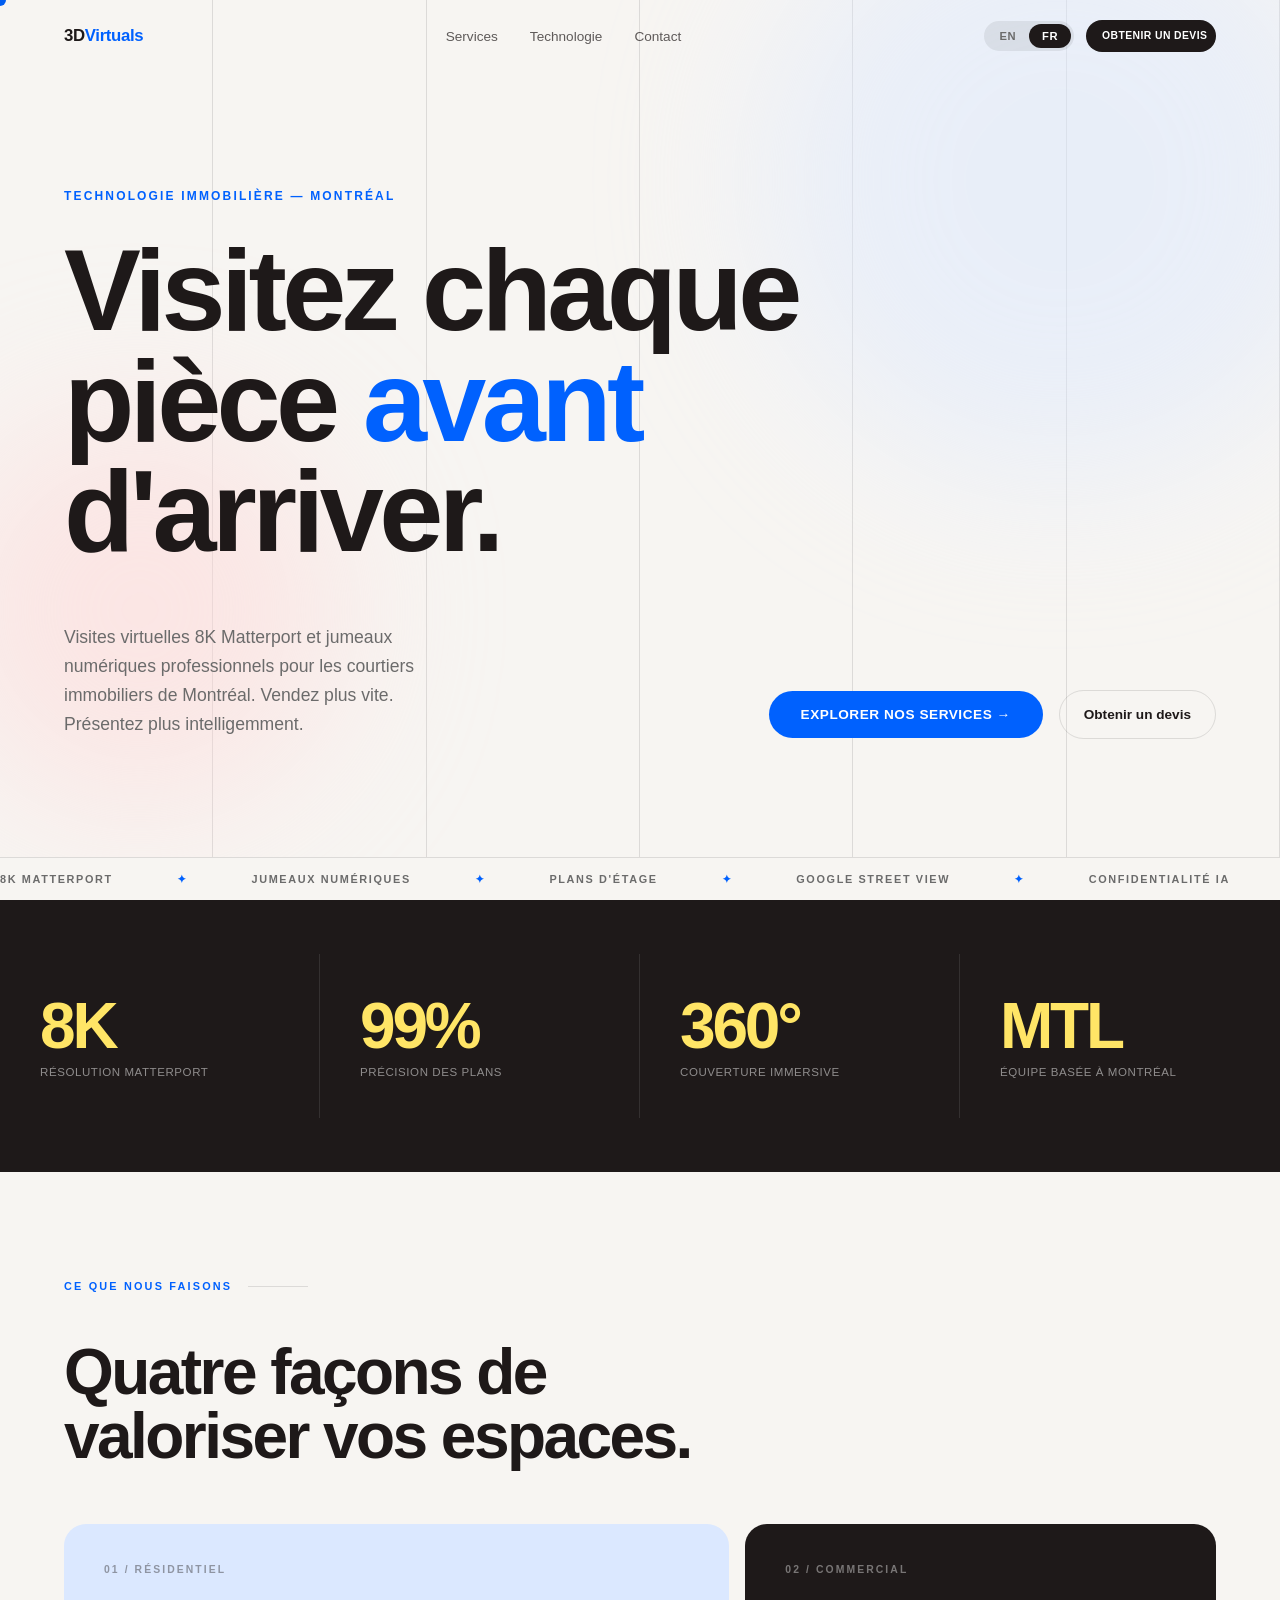
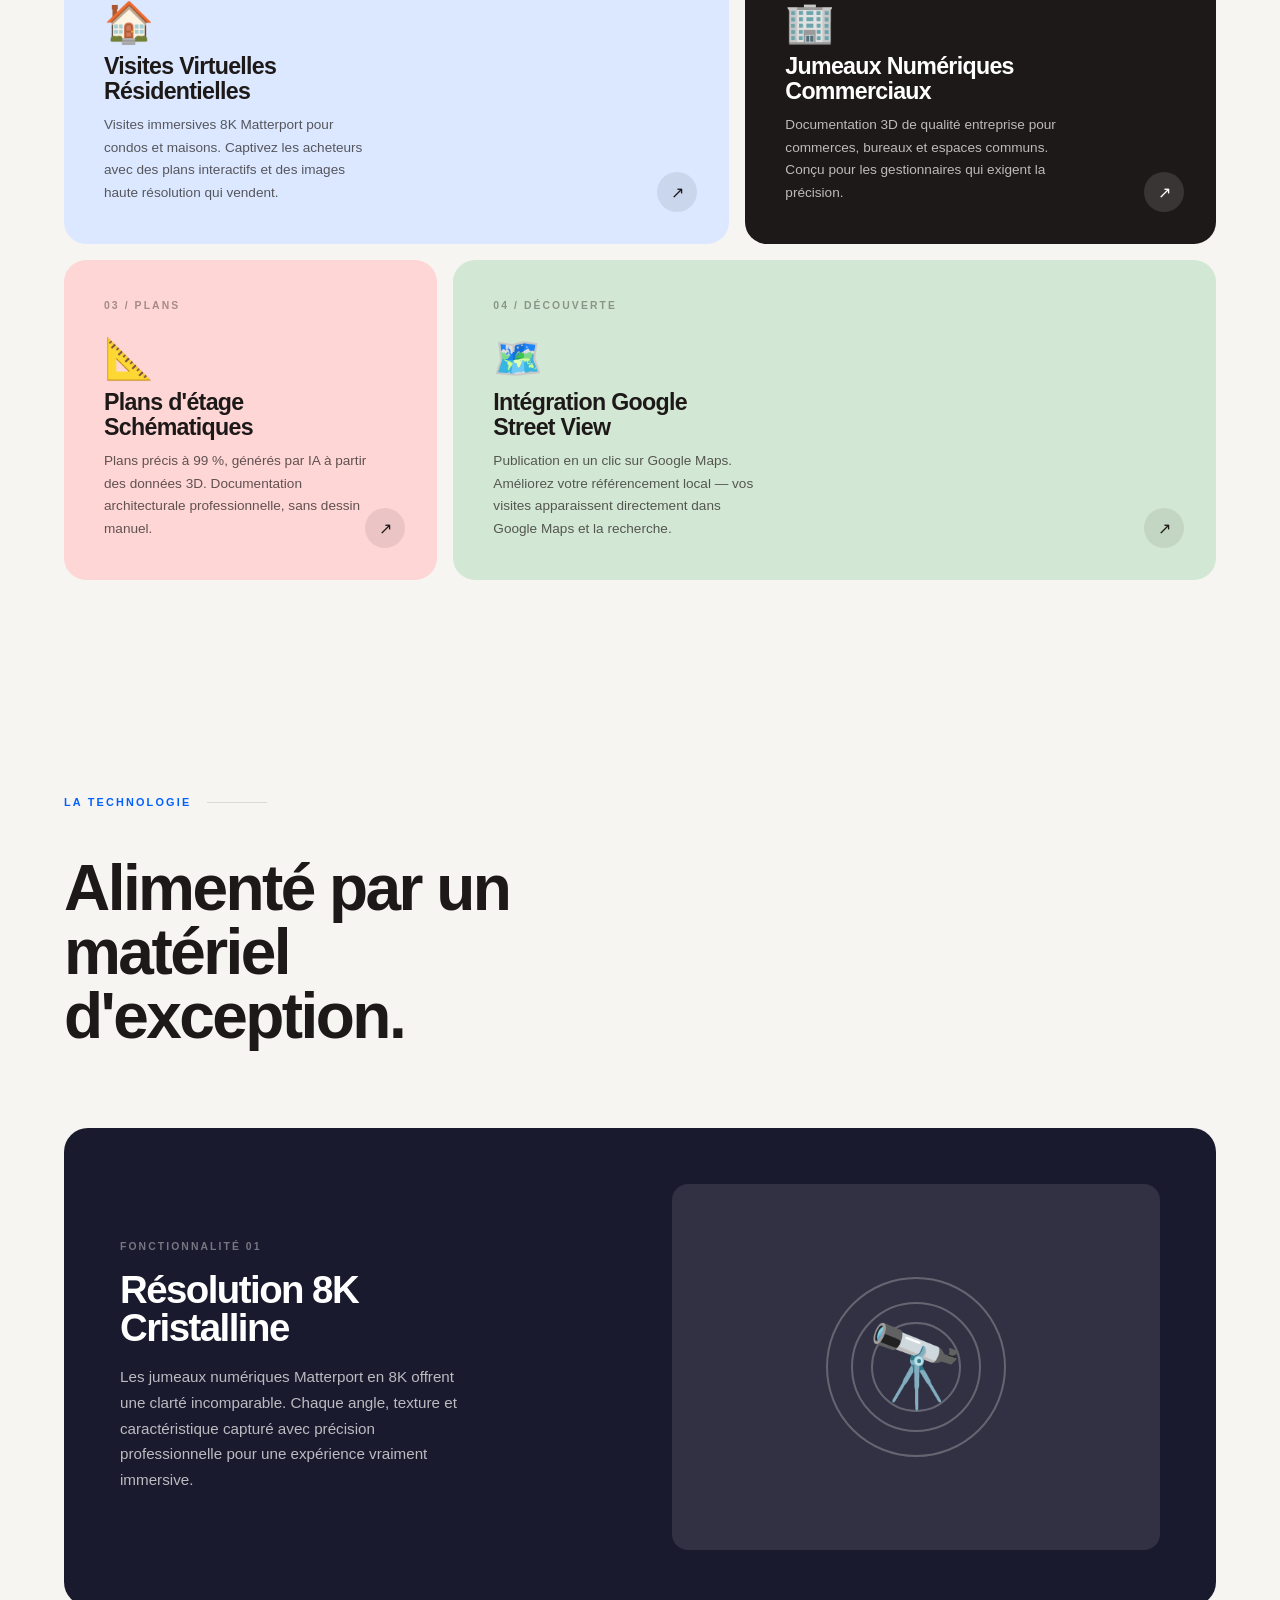
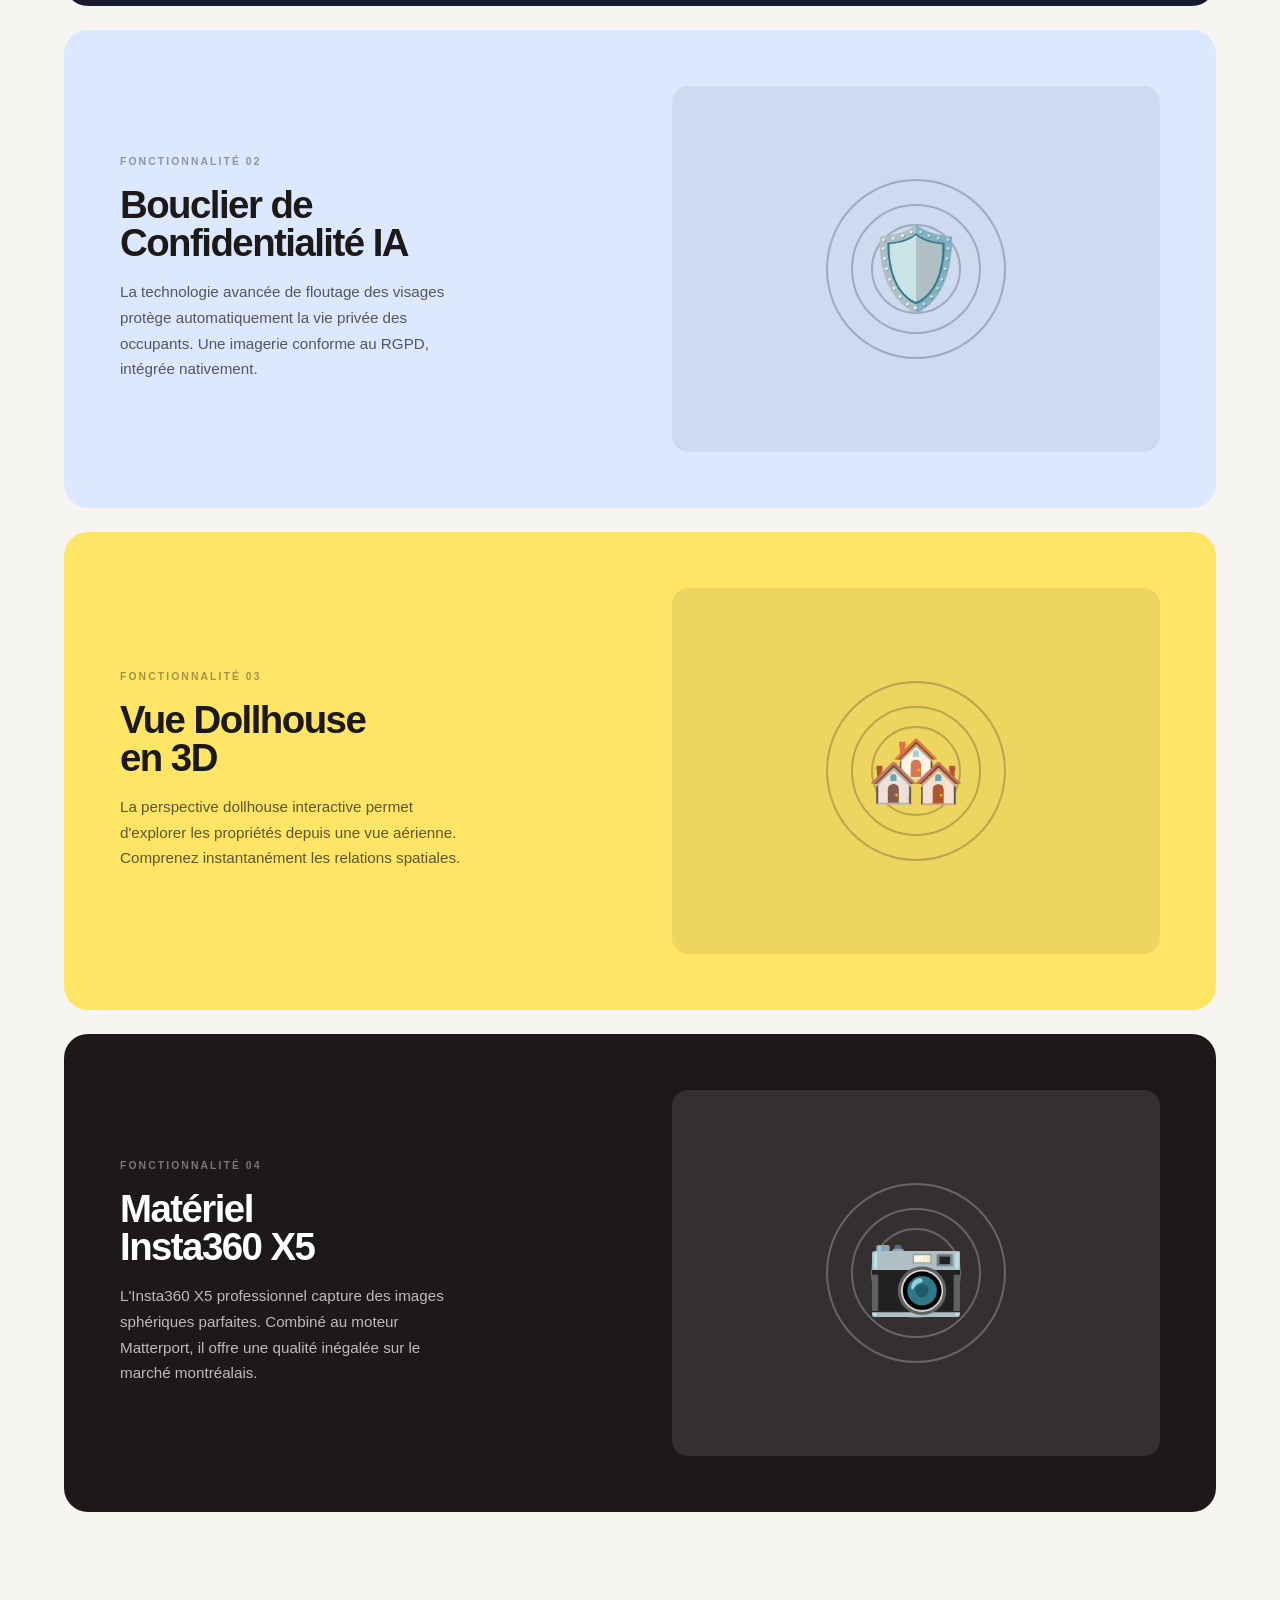
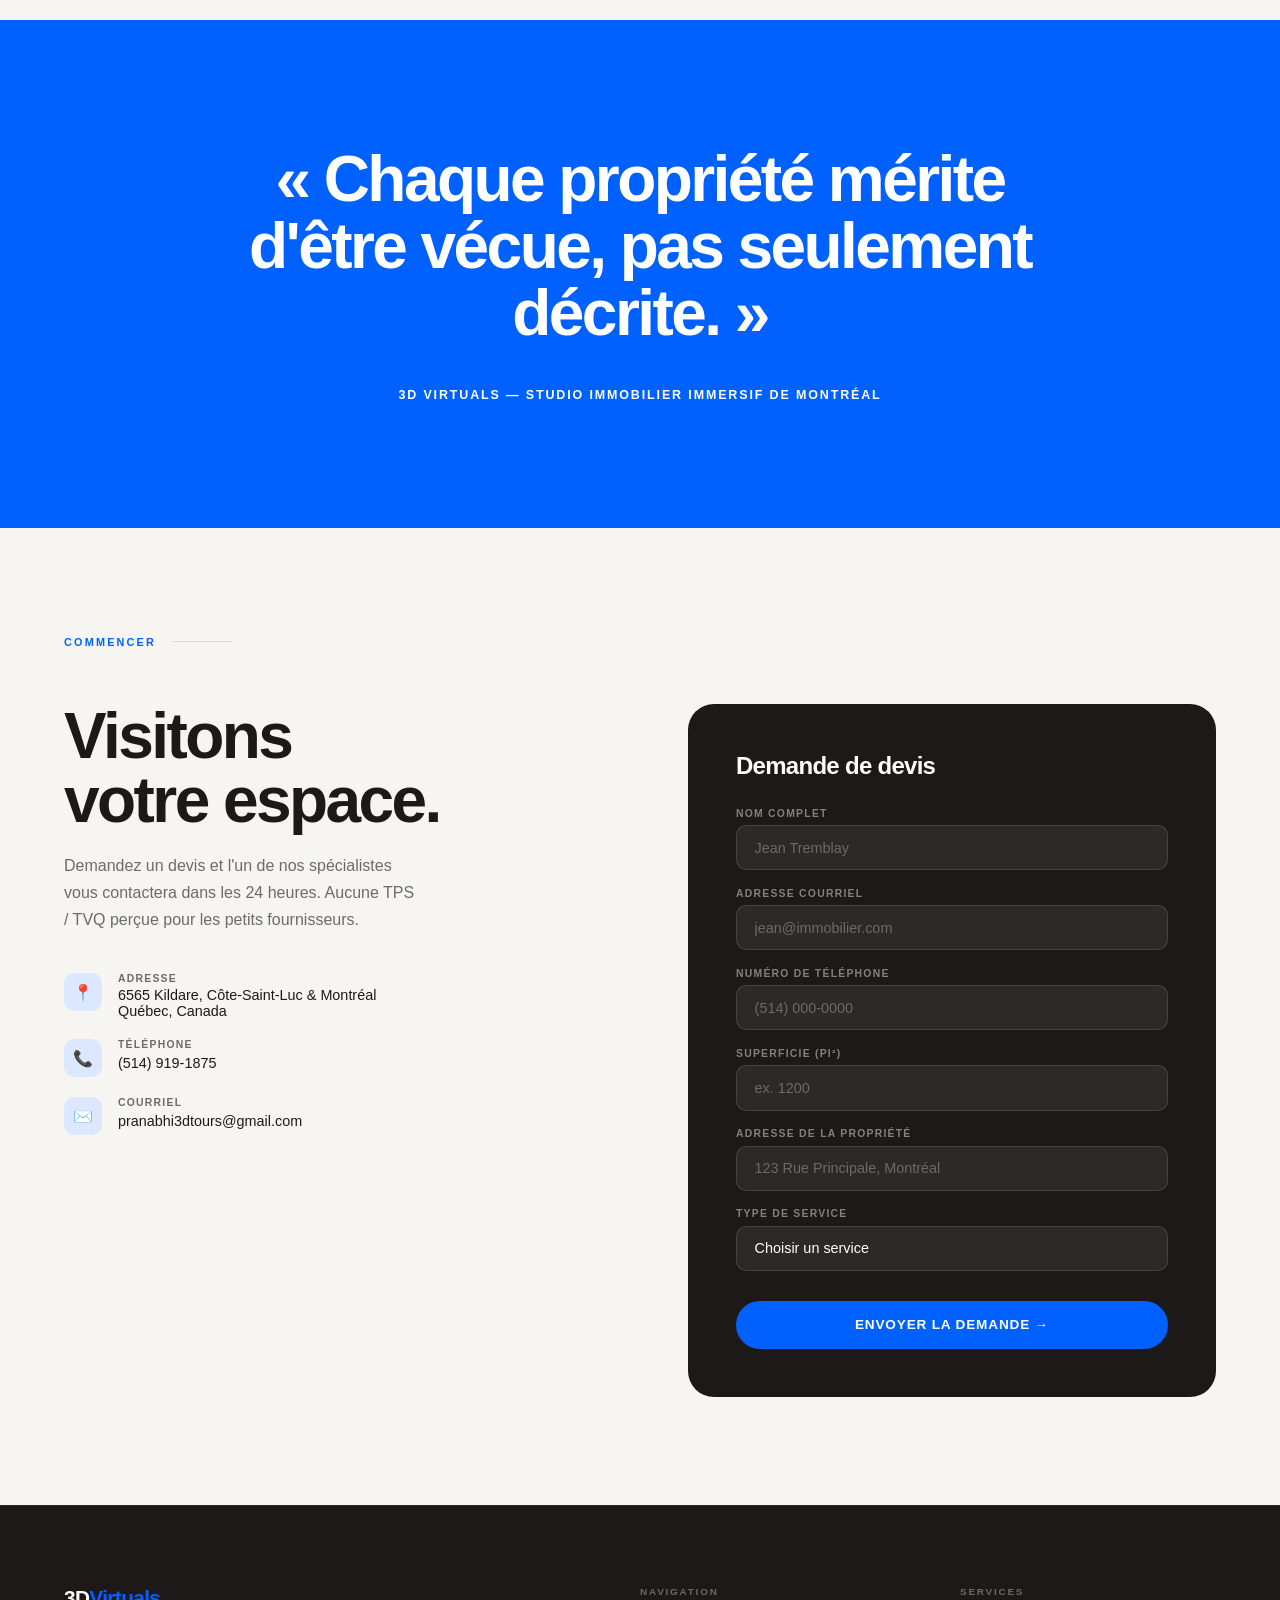
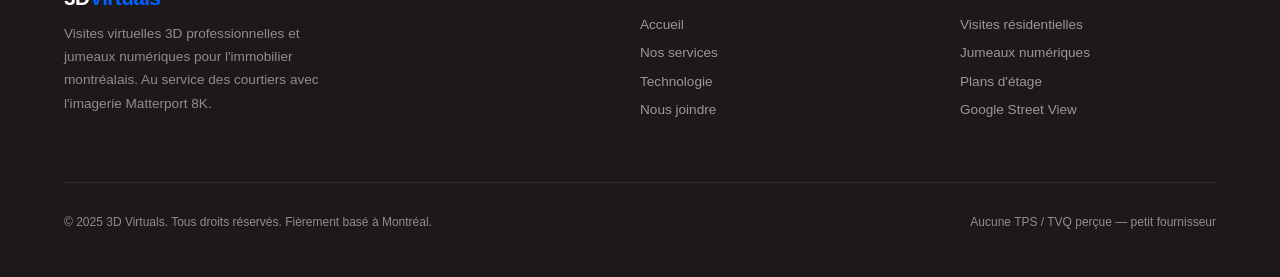
==== commit acc9c550: "Update index.html" ====
--- a/index.html
+++ b/index.html
@@ -1,84 +1,45 @@
 <!DOCTYPE html>
-
 <html lang="fr">
 <head>
 <meta charset="UTF-8" />
 <meta name="viewport" content="width=device-width, initial-scale=1.0" />
 <title>3D Virtuals — Visites Virtuelles 3D | Montréal</title>
-<meta name="description" content="Visites virtuelles 8K Matterport et jumeaux numériques pour l'immobilier montréalais. Plans d'étage, Google Street View, confidentialité IA. (514) 919-1875" />
-<meta property="og:title" content="3D Virtuals — Visites Virtuelles 3D | Montréal" />
-<meta property="og:description" content="Visites virtuelles 8K Matterport professionnelles pour courtiers immobiliers de Montréal." />
-<meta property="og:type" content="website" />
+<meta name="description" content="Visites virtuelles 8K Matterport et jumeaux numériques pour l'immobilier montréalais. (514) 919-1875" />
 <meta name="theme-color" content="#0061FE" />
-
 <style>
-/* ============================================================
-   DESIGN TOKENS
-   ============================================================ */
-:root {
-  --ink:       #1E1919;
-  --canvas:    #F7F5F2;
-  --blue:      #0061FE;
-  --pale-blue: #DBE8FF;
-  --blush:     #FFD6D6;
-  --sage:      #D3E8D4;
-  --slate:     #2C2C2E;
-  --mid:       #6B6B6B;
-  --yellow:    #FFE566;
-  --rule:      rgba(30,25,25,.12);
-  --ease-el:   cubic-bezier(0.34,1.56,0.64,1);
-  --ease-out:  cubic-bezier(0.16,1,0.3,1);
+:root{
+  --ink:#1E1919;--canvas:#F7F5F2;--blue:#0061FE;
+  --pale-blue:#DBE8FF;--blush:#FFD6D6;--sage:#D3E8D4;
+  --slate:#2C2C2E;--mid:#6B6B6B;--yellow:#FFE566;
+  --rule:rgba(30,25,25,.12);
+  --ease-el:cubic-bezier(0.34,1.56,0.64,1);
+  --ease-out:cubic-bezier(0.16,1,0.3,1);
 }
-
-/* ============================================================
-   RESET
-   ============================================================ */
 *,*::before,*::after{box-sizing:border-box;margin:0;padding:0;}
 html{scroll-behavior:smooth;font-size:16px;scroll-padding-top:80px;}
-body{
-  font-family:"Helvetica Neue",Helvetica,Arial,sans-serif;
-  background:var(--canvas);
-  color:var(--ink);
-  overflow-x:hidden;
-}
-
-/* ============================================================
-   CURSOR
-   ============================================================ */
+body{font-family:"Helvetica Neue",Helvetica,Arial,sans-serif;background:var(--canvas);color:var(--ink);overflow-x:hidden;}
+
+/* Cursor */
 @media(pointer:fine){
   body{cursor:none;}
-  #cursor{
-    width:12px;height:12px;background:var(--blue);border-radius:50%;
-    position:fixed;top:0;left:0;pointer-events:none;z-index:9999;
-    transform:translate(-50%,-50%);
-    transition:width .25s var(--ease-el),height .25s var(--ease-el);
-    mix-blend-mode:multiply;
-  }
+  #cursor{width:12px;height:12px;background:var(--blue);border-radius:50%;position:fixed;top:0;left:0;pointer-events:none;z-index:9999;transform:translate(-50%,-50%);transition:width .25s var(--ease-el),height .25s var(--ease-el);mix-blend-mode:multiply;}
   #cursor.hov{width:48px;height:48px;opacity:.3;}
 }
 @media(pointer:coarse){#cursor{display:none;}}
 
-/* ============================================================
-   KEYFRAMES
-   ============================================================ */
+/* Keyframes */
 @keyframes fadeUp{from{opacity:0;transform:translateY(40px);}to{opacity:1;transform:translateY(0);}}
 @keyframes marquee{from{transform:translateX(0);}to{transform:translateX(-50%);}}
 @keyframes pulseR{0%{transform:scale(.7);opacity:.4;}100%{transform:scale(1.3);opacity:0;}}
 @keyframes orbFloat{0%,100%{transform:translateY(0);}50%{transform:translateY(-28px);}}
+@keyframes shake{0%,100%{transform:translateX(0);}20%{transform:translateX(-6px);}40%{transform:translateX(6px);}60%{transform:translateX(-4px);}80%{transform:translateX(4px);}}
 
 /* Scroll reveal */
 .reveal{opacity:0;transform:translateY(36px);transition:opacity .75s var(--ease-out),transform .75s var(--ease-out);}
 .reveal.in{opacity:1;transform:translateY(0);}
 
-/* ============================================================
-   NAV
-   ============================================================ */
-nav{
-  position:fixed;top:0;left:0;right:0;z-index:900;
-  padding:0 5vw;height:72px;
-  display:flex;align-items:center;justify-content:space-between;
-  transition:background .4s;
-}
+/* Nav */
+nav{position:fixed;top:0;left:0;right:0;z-index:900;padding:0 5vw;height:72px;display:flex;align-items:center;justify-content:space-between;transition:background .4s;}
 nav.scrolled{background:rgba(247,245,242,.92);backdrop-filter:blur(12px);border-bottom:1px solid var(--rule);}
 .nav-logo{font-size:1.05rem;font-weight:800;letter-spacing:-.02em;color:var(--ink);text-decoration:none;flex-shrink:0;}
 .nav-logo span{color:var(--blue);}
@@ -87,105 +48,43 @@
 .nav-links a:hover{opacity:1;}
 @media(max-width:700px){.nav-links{display:none;}}
 .nav-right{display:flex;align-items:center;gap:.75rem;flex-shrink:0;}
-
-/* Lang toggle */
 .lang-toggle{display:flex;align-items:center;background:rgba(30,25,25,.08);border-radius:100px;padding:3px;}
-.lang-btn{
-  font-size:.7rem;font-weight:700;letter-spacing:.06em;text-transform:uppercase;
-  padding:.36rem .8rem;border-radius:100px;border:none;
-  background:transparent;color:var(--mid);cursor:pointer;
-  transition:background .2s,color .2s;
-}
+.lang-btn{font-size:.7rem;font-weight:700;letter-spacing:.06em;text-transform:uppercase;padding:.36rem .8rem;border-radius:100px;border:none;background:transparent;color:var(--mid);cursor:pointer;transition:background .2s,color .2s;}
 .lang-btn.active{background:var(--ink);color:#fff;}
 .lang-btn:not(.active):hover{color:var(--ink);}
-
-/* CTA */
-.nav-cta{
-  background:var(--ink);color:#fff;
-  font-size:.65rem;font-weight:700;letter-spacing:.04em;text-transform:uppercase;
-  padding:.6rem 1rem;border-radius:100px;text-decoration:none;
-  white-space:nowrap;max-width:130px;text-align:center;line-height:1.3;
-  display:inline-block;
-  transition:background .2s var(--ease-el),transform .2s var(--ease-el);
-}
+.nav-cta{background:var(--ink);color:#fff;font-size:.65rem;font-weight:700;letter-spacing:.04em;text-transform:uppercase;padding:.6rem 1rem;border-radius:100px;text-decoration:none;white-space:nowrap;max-width:130px;text-align:center;line-height:1.3;display:inline-block;transition:background .2s var(--ease-el),transform .2s var(--ease-el);}
 .nav-cta:hover{background:var(--blue);transform:scale(1.04);}
 
-/* ============================================================
-   HERO
-   ============================================================ */
-#hero{
-  min-height:max(100svh,600px);background:var(--canvas);
-  display:flex;flex-direction:column;justify-content:flex-end;
-  padding:0 5vw 9vh;position:relative;overflow:hidden;
-}
+/* Hero */
+#hero{min-height:100svh;background:var(--canvas);display:flex;flex-direction:column;justify-content:flex-end;padding:0 5vw 9vh;position:relative;overflow:hidden;}
 .grid-lines{position:absolute;inset:0;pointer-events:none;display:grid;grid-template-columns:repeat(6,1fr);}
 .grid-lines span{border-right:1px solid var(--rule);height:100%;}
 .orb{position:absolute;border-radius:50%;filter:blur(80px);opacity:.5;pointer-events:none;}
 .orb-1{width:600px;height:600px;background:var(--pale-blue);top:-120px;right:-80px;animation:orbFloat 8s ease-in-out infinite;}
 .orb-2{width:400px;height:400px;background:var(--blush);bottom:10%;left:-60px;animation:orbFloat 10s ease-in-out infinite reverse;}
-
-.hero-eyebrow{
-  font-size:.75rem;font-weight:700;letter-spacing:.18em;text-transform:uppercase;
-  color:var(--blue);margin-bottom:2rem;
-  animation:fadeUp .8s .3s var(--ease-out) both;
-}
-.hero-headline{
-  font-size:clamp(3rem,9vw,9rem);font-weight:900;line-height:.96;
-  letter-spacing:-.04em;color:var(--ink);max-width:16ch;
-  animation:fadeUp 1s .5s var(--ease-out) both;
-}
+.hero-eyebrow{font-size:.75rem;font-weight:700;letter-spacing:.18em;text-transform:uppercase;color:var(--blue);margin-bottom:2rem;animation:fadeUp .8s .3s var(--ease-out) both;}
+.hero-headline{font-size:clamp(3rem,9vw,9rem);font-weight:900;line-height:.96;letter-spacing:-.04em;color:var(--ink);max-width:16ch;animation:fadeUp 1s .5s var(--ease-out) both;}
 .hero-headline em{font-style:normal;color:var(--blue);}
-.hero-sub-row{
-  margin-top:3.5rem;display:flex;align-items:flex-end;
-  justify-content:space-between;gap:2rem;flex-wrap:wrap;
-  animation:fadeUp .9s .8s var(--ease-out) both;
-  padding-bottom:clamp(70px,8vh,100px);
-}
+.hero-sub-row{margin-top:3.5rem;display:flex;align-items:flex-end;justify-content:space-between;gap:2rem;flex-wrap:wrap;animation:fadeUp .9s .8s var(--ease-out) both;padding-bottom:80px;}
 .hero-sub{font-size:1.1rem;font-weight:400;color:var(--mid);max-width:38ch;line-height:1.65;}
 .hero-actions{display:flex;gap:1rem;align-items:center;flex-shrink:0;}
-
-.btn-primary{
-  background:var(--blue);color:#fff;
-  font-size:.85rem;font-weight:700;letter-spacing:.04em;text-transform:uppercase;
-  padding:1rem 2rem;border-radius:100px;border:none;
-  text-decoration:none;display:inline-flex;align-items:center;gap:.5rem;
-  transition:transform .25s var(--ease-el),box-shadow .25s;cursor:pointer;
-}
+.btn-primary{background:var(--blue);color:#fff;font-size:.85rem;font-weight:700;letter-spacing:.04em;text-transform:uppercase;padding:1rem 2rem;border-radius:100px;border:none;text-decoration:none;display:inline-flex;align-items:center;gap:.5rem;transition:transform .25s var(--ease-el),box-shadow .25s;cursor:pointer;}
 .btn-primary:hover{transform:scale(1.05) translateY(-2px);box-shadow:0 16px 40px rgba(0,97,254,.3);}
-.btn-ghost{
-  background:transparent;color:var(--ink);font-size:.85rem;font-weight:600;
-  padding:1rem 1.5rem;border:1.5px solid var(--rule);border-radius:100px;
-  text-decoration:none;transition:border-color .2s,background .2s,color .2s;cursor:pointer;
-}
+.btn-ghost{background:transparent;color:var(--ink);font-size:.85rem;font-weight:600;padding:1rem 1.5rem;border:1.5px solid var(--rule);border-radius:100px;text-decoration:none;transition:border-color .2s,background .2s,color .2s;cursor:pointer;}
 .btn-ghost:hover{border-color:var(--ink);background:var(--ink);color:#fff;}
-
-/* Marquee */
-.marquee-wrap{
-  position:absolute;bottom:0;left:0;right:0;overflow:hidden;
-  border-top:1px solid var(--rule);background:var(--canvas);padding:.9rem 0;
-}
+.marquee-wrap{position:absolute;bottom:0;left:0;right:0;overflow:hidden;border-top:1px solid var(--rule);background:var(--canvas);padding:.9rem 0;}
 .marquee-track{display:flex;gap:4rem;white-space:nowrap;animation:marquee 20s linear infinite;width:max-content;}
 .marquee-track span{font-size:.68rem;font-weight:700;letter-spacing:.15em;text-transform:uppercase;color:var(--mid);flex-shrink:0;}
 .marquee-dot{color:var(--blue)!important;}
 
-/* ============================================================
-   SECTION BASE
-   ============================================================ */
+/* Section base */
 section{padding:12vh 5vw;position:relative;}
-.section-label{
-  font-size:.68rem;font-weight:700;letter-spacing:.2em;text-transform:uppercase;
-  color:var(--blue);margin-bottom:3rem;display:flex;align-items:center;gap:1rem;
-}
+.section-label{font-size:.68rem;font-weight:700;letter-spacing:.2em;text-transform:uppercase;color:var(--blue);margin-bottom:3rem;display:flex;align-items:center;gap:1rem;}
 .section-label::after{content:'';flex:1;height:1px;background:var(--rule);max-width:60px;}
 .section-h2{font-size:clamp(2.2rem,5vw,5.5rem);font-weight:900;letter-spacing:-.04em;line-height:1;color:var(--ink);}
 
-/* ============================================================
-   STATS
-   ============================================================ */
-#stats{
-  background:var(--ink);color:#fff;padding:6vh 0;
-  display:grid;grid-template-columns:repeat(4,1fr);
-}
+/* Stats */
+#stats{background:var(--ink);color:#fff;padding:6vh 0;display:grid;grid-template-columns:repeat(4,1fr);}
 @media(max-width:700px){#stats{grid-template-columns:repeat(2,1fr);}}
 .stat-item{padding:2.5rem 2.5rem;border-right:1px solid rgba(255,255,255,.1);}
 .stat-item:last-child{border-right:none;}
@@ -193,50 +92,30 @@
 .stat-num{font-size:clamp(2.5rem,5vw,5rem);font-weight:900;letter-spacing:-.05em;line-height:1;color:var(--yellow);}
 .stat-label{font-size:.72rem;font-weight:500;color:rgba(255,255,255,.5);margin-top:.5rem;letter-spacing:.05em;text-transform:uppercase;}
 
-/* ============================================================
-   SERVICES
-   ============================================================ */
+/* Services */
 #services{background:var(--canvas);}
 .services-grid{display:grid;grid-template-columns:repeat(12,1fr);gap:16px;margin-top:3.5rem;}
 @media(max-width:900px){.services-grid{grid-template-columns:1fr;}}
-.svc-card{
-  border-radius:22px;padding:2.5rem;
-  display:flex;flex-direction:column;justify-content:space-between;
-  min-height:320px;position:relative;overflow:hidden;
-  transition:transform .4s var(--ease-out);
-}
+.svc-card{border-radius:22px;padding:2.5rem;display:flex;flex-direction:column;justify-content:space-between;min-height:320px;position:relative;overflow:hidden;transition:transform .4s var(--ease-out);}
 .svc-card:hover{transform:translateY(-6px);}
 .svc-card:nth-child(1){grid-column:span 7;background:var(--pale-blue);}
 .svc-card:nth-child(2){grid-column:span 5;background:var(--ink);color:#fff;}
 .svc-card:nth-child(3){grid-column:span 4;background:var(--blush);}
 .svc-card:nth-child(4){grid-column:span 8;background:var(--sage);}
-@media(max-width:900px){
-  .svc-card:nth-child(1),.svc-card:nth-child(2),
-  .svc-card:nth-child(3),.svc-card:nth-child(4){grid-column:span 1;min-height:260px;}
-}
+@media(max-width:900px){.svc-card:nth-child(1),.svc-card:nth-child(2),.svc-card:nth-child(3),.svc-card:nth-child(4){grid-column:span 1;min-height:260px;}}
 .svc-number{font-size:.65rem;font-weight:700;letter-spacing:.2em;opacity:.4;text-transform:uppercase;}
 .svc-icon{font-size:2.5rem;line-height:1;margin-top:auto;margin-bottom:.75rem;}
 .svc-title{font-size:1.45rem;font-weight:900;letter-spacing:-.03em;line-height:1.1;margin-bottom:.6rem;}
 .svc-body{font-size:.85rem;line-height:1.65;opacity:.7;max-width:36ch;}
-.svc-arrow{
-  position:absolute;bottom:2rem;right:2rem;width:40px;height:40px;border-radius:50%;
-  display:flex;align-items:center;justify-content:center;font-size:1rem;
-  background:rgba(0,0,0,.08);transition:transform .25s var(--ease-el),background .2s;
-}
+.svc-arrow{position:absolute;bottom:2rem;right:2rem;width:40px;height:40px;border-radius:50%;display:flex;align-items:center;justify-content:center;font-size:1rem;background:rgba(0,0,0,.08);transition:transform .25s var(--ease-el),background .2s;}
 .svc-card:nth-child(2) .svc-arrow{background:rgba(255,255,255,.12);}
 .svc-card:hover .svc-arrow{transform:translate(4px,-4px);background:var(--blue);color:#fff;}
 
-/* ============================================================
-   TECHNOLOGY
-   ============================================================ */
+/* Technology */
 #technology{background:var(--canvas);padding-bottom:0;}
 .tech-intro{margin-bottom:5rem;}
 .tech-cards-stack{display:flex;flex-direction:column;gap:1.5rem;padding-bottom:12vh;}
-.tech-card{
-  border-radius:24px;padding:3.5rem;
-  display:grid;grid-template-columns:1fr 1fr;gap:4rem;align-items:center;
-  position:sticky;top:90px;
-}
+.tech-card{border-radius:24px;padding:3.5rem;display:grid;grid-template-columns:1fr 1fr;gap:4rem;align-items:center;position:sticky;top:90px;}
 @media(max-width:700px){.tech-card{grid-template-columns:1fr;gap:1.5rem;padding:2.5rem;}}
 .tech-card:nth-child(1){background:#1A1A2E;color:#fff;z-index:10;}
 .tech-card:nth-child(2){background:var(--pale-blue);z-index:11;}
@@ -245,35 +124,21 @@
 .tech-card-num{font-size:.65rem;font-weight:700;letter-spacing:.2em;text-transform:uppercase;opacity:.4;margin-bottom:1.2rem;}
 .tech-card-title{font-size:clamp(1.8rem,3vw,3rem);font-weight:900;letter-spacing:-.04em;line-height:1;margin-bottom:1rem;}
 .tech-card-body{font-size:.95rem;line-height:1.7;opacity:.7;max-width:42ch;}
-.tech-card-visual{
-  aspect-ratio:4/3;border-radius:16px;
-  display:flex;align-items:center;justify-content:center;font-size:5rem;
-  background:rgba(255,255,255,.1);position:relative;overflow:hidden;
-}
+.tech-card-visual{aspect-ratio:4/3;border-radius:16px;display:flex;align-items:center;justify-content:center;font-size:5rem;background:rgba(255,255,255,.1);position:relative;overflow:hidden;}
 @media(max-width:700px){.tech-card-visual{display:none;}}
 .tech-card:nth-child(2) .tech-card-visual{background:rgba(0,0,0,.06);}
 .tech-card:nth-child(3) .tech-card-visual{background:rgba(0,0,0,.07);}
-.pulse-ring{
-  position:absolute;border-radius:50%;border:2px solid currentColor;opacity:.25;
-  animation:pulseR 2.4s ease-out infinite;
-}
+.pulse-ring{position:absolute;border-radius:50%;border:2px solid currentColor;opacity:.25;animation:pulseR 2.4s ease-out infinite;}
 .pulse-ring:nth-child(2){width:90px;height:90px;}
 .pulse-ring:nth-child(3){animation-delay:.7s;width:130px;height:130px;}
 .pulse-ring:nth-child(4){animation-delay:1.4s;width:180px;height:180px;}
 
-/* ============================================================
-   QUOTE
-   ============================================================ */
+/* Quote */
 #quote{background:var(--blue);color:#fff;padding:14vh 5vw;text-align:center;}
-.quote-text{
-  font-size:clamp(1.8rem,5vw,5rem);font-weight:900;
-  letter-spacing:-.04em;line-height:1.05;max-width:22ch;margin:0 auto 2.5rem;
-}
+.quote-text{font-size:clamp(1.8rem,5vw,5rem);font-weight:900;letter-spacing:-.04em;line-height:1.05;max-width:22ch;margin:0 auto 2.5rem;}
 .quote-attr{font-size:.78rem;font-weight:600;letter-spacing:.15em;text-transform:uppercase;opacity:.6;}
 
-/* ============================================================
-   CONTACT
-   ============================================================ */
+/* Contact */
 #contact{background:var(--canvas);}
 .contact-grid{display:grid;grid-template-columns:1fr 1fr;gap:6rem;align-items:start;margin-top:3.5rem;}
 @media(max-width:800px){.contact-grid{grid-template-columns:1fr;gap:3rem;}}
@@ -285,52 +150,30 @@
 .ci-label{font-size:.65rem;font-weight:700;letter-spacing:.12em;text-transform:uppercase;color:var(--mid);margin-bottom:.2rem;}
 .ci-value{font-size:.9rem;font-weight:500;color:var(--ink);text-decoration:none;}
 .ci-value:hover{color:var(--blue);}
+
+/* Form */
 .quote-form{background:var(--ink);border-radius:26px;padding:3rem;color:#fff;}
 .form-title{font-size:1.5rem;font-weight:900;letter-spacing:-.03em;margin-bottom:1.75rem;}
 .form-group{margin-bottom:1.1rem;}
 .form-label{font-size:.65rem;font-weight:700;letter-spacing:.12em;text-transform:uppercase;color:rgba(255,255,255,.45);display:block;margin-bottom:.4rem;}
-.form-input,.form-select{
-  width:100%;background:rgba(255,255,255,.07);
-  border:1px solid rgba(255,255,255,.12);border-radius:10px;
-  padding:.85rem 1.1rem;color:#fff;font-size:.9rem;font-family:inherit;outline:none;
-  transition:border-color .2s,background .2s;
-}
+.form-input,.form-select{width:100%;background:rgba(255,255,255,.07);border:1px solid rgba(255,255,255,.12);border-radius:10px;padding:.85rem 1.1rem;color:#fff;font-size:.9rem;font-family:inherit;outline:none;transition:border-color .2s,background .2s;-webkit-appearance:none;}
 .form-input::placeholder{color:rgba(255,255,255,.3);}
-input[type="number"]::-webkit-inner-spin-button,
-input[type="number"]::-webkit-outer-spin-button{-webkit-appearance:none;margin:0;}
-input[type="number"]{-moz-appearance:textfield;}
 .form-input:focus,.form-select:focus{border-color:var(--blue);background:rgba(0,97,254,.08);}
-.form-select{appearance:none;}
-.form-select option{background:var(--slate);}
-.form-submit{
-  width:100%;margin-top:.75rem;padding:1.05rem;
-  background:var(--blue);color:#fff;border:none;border-radius:100px;
-  font-size:.85rem;font-weight:700;letter-spacing:.06em;text-transform:uppercase;
-  cursor:pointer;transition:transform .25s var(--ease-el),box-shadow .25s,background .3s;
-}
+.form-select option{background:var(--slate);color:#fff;}
+.form-input.err,.form-select.err{border-color:#ff4d4d!important;background:rgba(255,77,77,.1)!important;}
+.field-error{font-size:.7rem;font-weight:600;color:#ff7070;margin-top:.3rem;display:none;letter-spacing:.01em;}
+.field-error.show{display:block;}
+.form-submit{width:100%;margin-top:.75rem;padding:1.05rem;background:var(--blue);color:#fff;border:none;border-radius:100px;font-size:.85rem;font-weight:700;letter-spacing:.06em;text-transform:uppercase;cursor:pointer;transition:transform .25s var(--ease-el),box-shadow .25s,background .3s;}
 .form-submit:hover{transform:translateY(-3px);box-shadow:0 16px 40px rgba(0,97,254,.4);}
-.form-success{
-  display:none;
-  margin-top:1.1rem;
-  padding:1rem 1.25rem;
-  border-radius:12px;
-  background:rgba(18,163,84,.15);
-  border:1px solid rgba(18,163,84,.3);
-  text-align:center;
-}
+.form-submit:disabled{opacity:.7;cursor:not-allowed;transform:none;}
+.form-shake{animation:shake .4s var(--ease-out);}
+.form-success{display:none;margin-top:1.1rem;padding:1rem 1.25rem;border-radius:12px;background:rgba(18,163,84,.15);border:1px solid rgba(18,163,84,.35);text-align:center;}
 .form-success.show{display:block;animation:fadeUp .5s var(--ease-out) both;}
 .form-success-icon{font-size:1.4rem;display:block;margin-bottom:.3rem;}
-.form-success-text{font-size:.88rem;font-weight:600;color:#6ee7a0;line-height:1.5;}
-.form-success-sub{font-size:.78rem;color:rgba(255,255,255,.5);margin-top:.25rem;font-weight:400;}
-.form-input.error,.form-select.error{border-color:#ff4d4d!important;background:rgba(255,77,77,.1)!important;}
-.field-error{font-size:.68rem;font-weight:600;color:#ff6b6b;margin-top:.35rem;display:none;letter-spacing:.02em;}
-.field-error.show{display:block;}
-.form-shake{animation:shake .4s cubic-bezier(0.16,1,0.3,1);}
-@keyframes shake{0%,100%{transform:translateX(0);}20%{transform:translateX(-6px);}40%{transform:translateX(6px);}60%{transform:translateX(-4px);}80%{transform:translateX(4px);}}
-
-/* ============================================================
-   FOOTER
-   ============================================================ */
+.form-success-text{font-size:.88rem;font-weight:700;color:#6ee7a0;line-height:1.5;}
+.form-success-sub{font-size:.78rem;color:rgba(255,255,255,.5);margin-top:.25rem;}
+
+/* Footer */
 footer{background:var(--ink);color:rgba(255,255,255,.5);padding:5rem 5vw 3rem;border-top:1px solid rgba(255,255,255,.06);}
 .footer-top{display:grid;grid-template-columns:2fr 1fr 1fr;gap:4rem;margin-bottom:4rem;}
 @media(max-width:700px){.footer-top{grid-template-columns:1fr;gap:2rem;}}
@@ -343,14 +186,12 @@
 .footer-links a:hover{color:#fff;}
 .footer-bottom{border-top:1px solid rgba(255,255,255,.08);padding-top:2rem;display:flex;justify-content:space-between;align-items:center;font-size:.75rem;flex-wrap:wrap;gap:1rem;}
 </style>
-
 </head>
 <body>
 
 <div id="cursor"></div>
 
 <!-- NAV -->
-
 <nav id="nav">
   <a href="#" class="nav-logo">3D<span>Virtuals</span></a>
   <ul class="nav-links">
@@ -368,14 +209,10 @@
 </nav>
 
 <!-- HERO -->
-
 <section id="hero">
-  <div class="grid-lines" aria-hidden="true">
-    <span></span><span></span><span></span><span></span><span></span><span></span>
-  </div>
+  <div class="grid-lines" aria-hidden="true"><span></span><span></span><span></span><span></span><span></span><span></span></div>
   <div class="orb orb-1" aria-hidden="true"></div>
   <div class="orb orb-2" aria-hidden="true"></div>
-
   <p class="hero-eyebrow" data-i18n="hero.eyebrow">Technologie Immobilière — Montréal</p>
   <h1 class="hero-headline" data-i18n="hero.headline">Visitez chaque pièce <em>avant</em><br>d'arriver.</h1>
   <div class="hero-sub-row">
@@ -385,30 +222,28 @@
       <a href="#contact" class="btn-ghost" data-i18n="hero.cta2">Obtenir un devis</a>
     </div>
   </div>
-
   <div class="marquee-wrap" aria-hidden="true">
-    <div class="marquee-track" id="marquee-track">
+    <div class="marquee-track">
       <span>8K Matterport</span><span class="marquee-dot">✦</span>
-      <span>Jumeaux Numériques</span><span class="marquee-dot">✦</span>
-      <span>Plans d'étage</span><span class="marquee-dot">✦</span>
+      <span data-i18n="marq.twin">Jumeaux Numériques</span><span class="marquee-dot">✦</span>
+      <span data-i18n="marq.plan">Plans d'étage</span><span class="marquee-dot">✦</span>
       <span>Google Street View</span><span class="marquee-dot">✦</span>
-      <span>Confidentialité IA</span><span class="marquee-dot">✦</span>
-      <span>Vue Dollhouse 3D</span><span class="marquee-dot">✦</span>
+      <span data-i18n="marq.priv">Confidentialité IA</span><span class="marquee-dot">✦</span>
+      <span data-i18n="marq.doll">Vue Dollhouse 3D</span><span class="marquee-dot">✦</span>
       <span>Insta360 X5</span><span class="marquee-dot">✦</span>
       <span>8K Matterport</span><span class="marquee-dot">✦</span>
-      <span>Jumeaux Numériques</span><span class="marquee-dot">✦</span>
-      <span>Plans d'étage</span><span class="marquee-dot">✦</span>
+      <span data-i18n="marq.twin">Jumeaux Numériques</span><span class="marquee-dot">✦</span>
+      <span data-i18n="marq.plan">Plans d'étage</span><span class="marquee-dot">✦</span>
       <span>Google Street View</span><span class="marquee-dot">✦</span>
-      <span>Confidentialité IA</span><span class="marquee-dot">✦</span>
-      <span>Vue Dollhouse 3D</span><span class="marquee-dot">✦</span>
+      <span data-i18n="marq.priv">Confidentialité IA</span><span class="marquee-dot">✦</span>
+      <span data-i18n="marq.doll">Vue Dollhouse 3D</span><span class="marquee-dot">✦</span>
       <span>Insta360 X5</span><span class="marquee-dot">✦</span>
     </div>
   </div>
 </section>
 
 <!-- STATS -->
-
-<div id="stats" role="region" aria-label="Key statistics">
+<div id="stats">
   <div class="stat-item reveal"><div class="stat-num">8K</div><div class="stat-label" data-i18n="stats.res">Résolution Matterport</div></div>
   <div class="stat-item reveal"><div class="stat-num">99%</div><div class="stat-label" data-i18n="stats.acc">Précision des plans</div></div>
   <div class="stat-item reveal"><div class="stat-num">360°</div><div class="stat-label" data-i18n="stats.cov">Couverture immersive</div></div>
@@ -416,7 +251,6 @@
 </div>
 
 <!-- SERVICES -->
-
 <section id="services">
   <p class="section-label reveal" data-i18n="svc.label">Ce que nous faisons</p>
   <h2 class="section-h2 reveal" data-i18n="svc.h2">Quatre façons de<br>valoriser vos espaces.</h2>
@@ -461,7 +295,6 @@
 </section>
 
 <!-- TECHNOLOGY -->
-
 <section id="technology">
   <p class="section-label reveal" data-i18n="tech.label">La Technologie</p>
   <h2 class="section-h2 reveal tech-intro" data-i18n="tech.h2">Alimenté par un<br>matériel<br>d'exception.</h2>
@@ -470,7 +303,7 @@
       <div>
         <div class="tech-card-num" data-i18n="tech1.num">Fonctionnalité 01</div>
         <h3 class="tech-card-title" data-i18n="tech1.title">Résolution 8K<br>Cristalline</h3>
-        <p class="tech-card-body" data-i18n="tech1.body">Les jumeaux numériques Matterport en 8K offrent une clarté incomparable. Chaque angle, texture et caractéristique est capturé avec une précision professionnelle pour une expérience vraiment immersive.</p>
+        <p class="tech-card-body" data-i18n="tech1.body">Les jumeaux numériques Matterport en 8K offrent une clarté incomparable. Chaque angle, texture et caractéristique capturé avec précision professionnelle pour une expérience vraiment immersive.</p>
       </div>
       <div class="tech-card-visual">
         <span style="position:relative;z-index:1;">🔭</span>
@@ -514,14 +347,12 @@
 </section>
 
 <!-- QUOTE -->
-
 <section id="quote">
   <p class="quote-text reveal" data-i18n="quote.text">« Chaque propriété mérite d'être vécue, pas seulement décrite. »</p>
   <p class="quote-attr reveal" data-i18n="quote.attr">3D Virtuals — Studio Immobilier Immersif de Montréal</p>
 </section>
 
 <!-- CONTACT -->
-
 <section id="contact">
   <p class="section-label reveal" data-i18n="contact.label">Commencer</p>
   <div class="contact-grid">
@@ -547,38 +378,46 @@
           <div class="ci-icon">✉️</div>
           <div>
             <div class="ci-label" data-i18n="contact.email_lbl">Courriel</div>
-            <a href="mailto:pranabhi3dtours@gmail.com" class="ci-value">pranabhi3dtours@gmail.com</a>
+            <a href="mailto:pranabhi3dtours&#64;gmail.com" class="ci-value">pranabhi3dtours&#64;gmail.com</a>
           </div>
         </div>
       </div>
     </div>
+
+    <!-- FORM -->
     <div class="quote-form reveal">
       <div class="form-title" data-i18n="form.title">Demande de devis</div>
+
       <div class="form-group">
         <label class="form-label" for="f-name" data-i18n="form.name_lbl">Nom complet</label>
-        <input class="form-input" type="text" id="f-name" placeholder="Jean Tremblay" data-i18n-ph="form.name_ph" autocomplete="name" />
-        <span class="field-error" id="err-name" data-i18n-err="form.err_name">Ce champ est obligatoire.</span>
-      </div>
+        <input class="form-input" type="text" id="f-name" autocomplete="name" data-i18n-ph="form.name_ph" placeholder="Jean Tremblay" />
+        <span class="field-error" id="err-name">Ce champ est obligatoire.</span>
+      </div>
+
       <div class="form-group">
         <label class="form-label" for="f-email" data-i18n="form.email_lbl">Adresse courriel</label>
-        <input class="form-input" type="email" id="f-email" placeholder="jean@immobilier.com" data-i18n-ph="form.email_ph" autocomplete="email" />
-        <span class="field-error" id="err-email" data-i18n-err="form.err_email">Adresse courriel invalide.</span>
-      </div>
+        <input class="form-input" type="email" id="f-email" autocomplete="email" data-i18n-ph="form.email_ph" placeholder="jean@immobilier.com" />
+        <span class="field-error" id="err-email">Adresse courriel invalide.</span>
+      </div>
+
       <div class="form-group">
         <label class="form-label" for="f-phone" data-i18n="form.phone_lbl">Numéro de téléphone</label>
-        <input class="form-input" type="tel" id="f-phone" placeholder="(514) 000-0000" autocomplete="tel" maxlength="15" inputmode="numeric" />
-        <span class="field-error" id="err-phone" data-i18n-err="form.err_phone">Ce champ est obligatoire.</span>
-      </div>
+        <input class="form-input" type="tel" id="f-phone" autocomplete="tel" inputmode="numeric" maxlength="15" placeholder="(514) 000-0000" />
+        <span class="field-error" id="err-phone">Veuillez entrer un numéro à 10 chiffres.</span>
+      </div>
+
       <div class="form-group">
         <label class="form-label" for="f-sqft" data-i18n="form.sqft_lbl">Superficie (pi²)</label>
-        <input class="form-input" type="text" id="f-sqft" placeholder="ex. 1200" inputmode="numeric" pattern="[0-9]*" data-i18n-ph="form.sqft_ph" autocomplete="off" />
-        <span class="field-error" id="err-sqft" data-i18n-err="form.err_sqft">Veuillez entrer la superficie.</span>
-      </div>
+        <input class="form-input" type="text" id="f-sqft" inputmode="numeric" pattern="[0-9]*" autocomplete="off" data-i18n-ph="form.sqft_ph" placeholder="ex. 1200" />
+        <span class="field-error" id="err-sqft">Veuillez entrer la superficie.</span>
+      </div>
+
       <div class="form-group">
         <label class="form-label" for="f-address" data-i18n="form.addr_lbl">Adresse de la propriété</label>
-        <input class="form-input" type="text" id="f-address" placeholder="123 Rue Principale, Montréal" autocomplete="street-address" data-i18n-ph="form.addr_ph" />
-        <span class="field-error" id="err-address" data-i18n-err="form.err_addr">Ce champ est obligatoire.</span>
-      </div>
+        <input class="form-input" type="text" id="f-address" autocomplete="street-address" data-i18n-ph="form.addr_ph" placeholder="123 Rue Principale, Montréal" />
+        <span class="field-error" id="err-address">Ce champ est obligatoire.</span>
+      </div>
+
       <div class="form-group">
         <label class="form-label" for="f-service" data-i18n="form.service_lbl">Type de service</label>
         <select class="form-select form-input" id="f-service">
@@ -588,9 +427,11 @@
           <option data-i18n="form.opt3">Plan d'étage schématique</option>
           <option data-i18n="form.opt4">Intégration Google Street View</option>
         </select>
-        <span class="field-error" id="err-service" data-i18n-err="form.err_service">Veuillez choisir un service.</span>
-      </div>
+        <span class="field-error" id="err-service">Veuillez choisir un service.</span>
+      </div>
+
       <button class="form-submit" id="form-submit" data-i18n="form.submit">Envoyer la demande →</button>
+
       <div class="form-success" id="form-success">
         <span class="form-success-icon">✅</span>
         <div class="form-success-text" id="form-success-text">Merci ! Votre demande a été envoyée.</div>
@@ -601,7 +442,6 @@
 </section>
 
 <!-- FOOTER -->
-
 <footer>
   <div class="footer-top">
     <div>
@@ -633,22 +473,21 @@
   </div>
 </footer>
 
-<!-- ============================================================
-     JAVASCRIPT — zero external dependencies, no CDN
-     ============================================================ -->
-
 <script>
-(function() {
+(function(){
 "use strict";
 
-/* ── Translations ── */
+/* ================================================================
+   TRANSLATIONS
+================================================================ */
 var T = {
-  fr: {
+  fr:{
     "nav.services":"Services","nav.technology":"Technologie","nav.contact":"Contact","nav.cta":"Obtenir un devis",
     "hero.eyebrow":"Technologie Immobilière — Montréal",
     "hero.headline":"Visitez chaque pièce <em>avant</em><br>d'arriver.",
     "hero.sub":"Visites virtuelles 8K Matterport et jumeaux numériques professionnels pour les courtiers immobiliers de Montréal. Vendez plus vite. Présentez plus intelligemment.",
     "hero.cta1":"Explorer nos services →","hero.cta2":"Obtenir un devis",
+    "marq.twin":"Jumeaux Numériques","marq.plan":"Plans d'étage","marq.priv":"Confidentialité IA","marq.doll":"Vue Dollhouse 3D",
     "stats.res":"Résolution Matterport","stats.acc":"Précision des plans","stats.cov":"Couverture immersive","stats.loc":"Équipe basée à Montréal",
     "svc.label":"Ce que nous faisons","svc.h2":"Quatre façons de<br>valoriser vos espaces.",
     "svc1.num":"01 / Résidentiel","svc1.title":"Visites Virtuelles<br>Résidentielles","svc1.body":"Visites immersives 8K Matterport pour condos et maisons. Captivez les acheteurs avec des plans interactifs et des images haute résolution qui vendent.",
@@ -656,22 +495,36 @@
     "svc3.num":"03 / Plans","svc3.title":"Plans d'étage<br>Schématiques","svc3.body":"Plans précis à 99 %, générés par IA à partir des données 3D. Documentation architecturale professionnelle, sans dessin manuel.",
     "svc4.num":"04 / Découverte","svc4.title":"Intégration Google<br>Street View","svc4.body":"Publication en un clic sur Google Maps. Améliorez votre référencement local — vos visites apparaissent directement dans Google Maps et la recherche.",
     "tech.label":"La Technologie","tech.h2":"Alimenté par un<br>matériel<br>d'exception.",
-    "tech1.num":"Fonctionnalité 01","tech1.title":"Résolution 8K<br>Cristalline","tech1.body":"Les jumeaux numériques Matterport en 8K offrent une clarté incomparable. Chaque angle, texture et caractéristique est capturé avec une précision professionnelle pour une expérience vraiment immersive.",
+    "tech1.num":"Fonctionnalité 01","tech1.title":"Résolution 8K<br>Cristalline","tech1.body":"Les jumeaux numériques Matterport en 8K offrent une clarté incomparable. Chaque angle, texture et caractéristique capturé avec précision professionnelle pour une expérience vraiment immersive.",
     "tech2.num":"Fonctionnalité 02","tech2.title":"Bouclier de<br>Confidentialité IA","tech2.body":"La technologie avancée de floutage des visages protège automatiquement la vie privée des occupants. Une imagerie conforme au RGPD, intégrée nativement.",
-    "tech3.num":"Fonctionnalité 03","tech3.title":"Vue Dollhouse<br>en 3D","tech3.body":"La perspective dollhouse interactive permet d'explorer les propriétés depuis une vue aérienne. Comprenez instantanément les relations spatiales — un avantage pour captiver les acheteurs.",
+    "tech3.num":"Fonctionnalité 03","tech3.title":"Vue Dollhouse<br>en 3D","tech3.body":"La perspective dollhouse interactive permet d'explorer les propriétés depuis une vue aérienne. Comprenez instantanément les relations spatiales.",
     "tech4.num":"Fonctionnalité 04","tech4.title":"Matériel<br>Insta360 X5","tech4.body":"L'Insta360 X5 professionnel capture des images sphériques parfaites. Combiné au moteur Matterport, il offre une qualité inégalée sur le marché montréalais.",
     "quote.text":"« Chaque propriété mérite d'être vécue, pas seulement décrite. »","quote.attr":"3D Virtuals — Studio Immobilier Immersif de Montréal",
     "contact.label":"Commencer","contact.h2":"Visitons<br>votre espace.","contact.desc":"Demandez un devis et l'un de nos spécialistes vous contactera dans les 24 heures. Aucune TPS / TVQ perçue pour les petits fournisseurs.",
     "contact.addr_lbl":"Adresse","contact.phone_lbl":"Téléphone","contact.email_lbl":"Courriel",
-    "form.title":"Demande de devis","form.name_lbl":"Nom complet","form.name_ph":"Jean Tremblay","form.email_lbl":"Adresse courriel","form.email_ph":"jean@immobilier.com","form.phone_lbl":"Numéro de téléphone","form.service_lbl":"Type de service","form.service_ph":"Choisir un service","form.opt1":"Visite résidentielle","form.opt2":"Jumeau numérique commercial","form.opt3":"Plan d'étage schématique","form.opt4":"Intégration Google Street View","form.submit":"Envoyer la demande →","form.sending":"Envoi en cours…","form.done":"✓ Demande envoyée",
-    "footer.desc":"Visites virtuelles 3D professionnelles et jumeaux numériques pour l'immobilier montréalais. Au service des courtiers avec l'imagerie Matterport 8K.","footer.nav_title":"Navigation","footer.nav1":"Accueil","footer.nav2":"Nos services","footer.nav3":"Technologie","footer.nav4":"Nous joindre","footer.svc_title":"Services","footer.svc1":"Visites résidentielles","footer.svc2":"Jumeaux numériques","footer.svc3":"Plans d'étage","footer.svc4":"Google Street View","footer.copy":"© 2025 3D Virtuals. Tous droits réservés. Fièrement basé à Montréal.","footer.tax":"Aucune TPS / TVQ perçue — petit fournisseur","form.err_name":"Ce champ est obligatoire.","form.err_email":"Adresse courriel invalide.","form.err_phone":"Veuillez entrer un numéro à 10 chiffres.","form.err_service":"Veuillez choisir un service.","form.sqft_lbl":"Superficie (pi²)","form.sqft_ph":"ex. 1200","form.err_sqft":"Veuillez entrer la superficie.","form.addr_lbl":"Adresse de la propriété","form.addr_ph":"123 Rue Principale, Montréal","form.err_addr":"Ce champ est obligatoire.","form.success_text":"Merci ! Votre demande a été envoyée.","form.success_sub":"Notre équipe vous contactera dans les 24 heures."
+    "form.title":"Demande de devis",
+    "form.name_lbl":"Nom complet","form.name_ph":"Jean Tremblay",
+    "form.email_lbl":"Adresse courriel","form.email_ph":"jean@immobilier.com",
+    "form.phone_lbl":"Numéro de téléphone",
+    "form.sqft_lbl":"Superficie (pi²)","form.sqft_ph":"ex. 1200",
+    "form.addr_lbl":"Adresse de la propriété","form.addr_ph":"123 Rue Principale, Montréal",
+    "form.service_lbl":"Type de service","form.service_ph":"Choisir un service",
+    "form.opt1":"Visite résidentielle","form.opt2":"Jumeau numérique commercial","form.opt3":"Plan d'étage schématique","form.opt4":"Intégration Google Street View",
+    "form.submit":"Envoyer la demande →","form.sending":"Envoi en cours…","form.done":"✓ Demande envoyée",
+    "form.err_name":"Ce champ est obligatoire.","form.err_email":"Adresse courriel invalide.","form.err_phone":"Veuillez entrer un numéro à 10 chiffres.","form.err_sqft":"Veuillez entrer la superficie.","form.err_addr":"Ce champ est obligatoire.","form.err_service":"Veuillez choisir un service.",
+    "form.success_text":"Merci ! Votre demande a été envoyée.","form.success_sub":"Notre équipe vous contactera dans les 24 heures.",
+    "footer.desc":"Visites virtuelles 3D professionnelles et jumeaux numériques pour l'immobilier montréalais. Au service des courtiers avec l'imagerie Matterport 8K.",
+    "footer.nav_title":"Navigation","footer.nav1":"Accueil","footer.nav2":"Nos services","footer.nav3":"Technologie","footer.nav4":"Nous joindre",
+    "footer.svc_title":"Services","footer.svc1":"Visites résidentielles","footer.svc2":"Jumeaux numériques","footer.svc3":"Plans d'étage","footer.svc4":"Google Street View",
+    "footer.copy":"© 2025 3D Virtuals. Tous droits réservés. Fièrement basé à Montréal.","footer.tax":"Aucune TPS / TVQ perçue — petit fournisseur"
   },
-  en: {
+  en:{
     "nav.services":"Services","nav.technology":"Technology","nav.contact":"Contact","nav.cta":"Get a Quote",
     "hero.eyebrow":"Montreal Real Estate Technology",
     "hero.headline":"See every room <em>before</em><br>you arrive.",
     "hero.sub":"Professional 8K Matterport virtual tours and digital twins for real estate professionals across Montreal. Sell faster. Show smarter.",
     "hero.cta1":"Explore Services →","hero.cta2":"Get a Quote",
+    "marq.twin":"Digital Twins","marq.plan":"Floor Plans","marq.priv":"AI Privacy","marq.doll":"Dollhouse 3D",
     "stats.res":"Matterport Resolution","stats.acc":"Floor Plan Accuracy","stats.cov":"Immersive Coverage","stats.loc":"Montreal-Based Team",
     "svc.label":"What We Do","svc.h2":"Four ways to<br>showcase space.",
     "svc1.num":"01 / Residential","svc1.title":"Residential<br>Virtual Tours","svc1.body":"Immersive 8K Matterport walkthroughs for condos and houses. Engage potential buyers with interactive floor plans and high-resolution imagery that sells.",
@@ -679,270 +532,227 @@
     "svc3.num":"03 / Floor Plans","svc3.title":"Schematic<br>Floor Plans","svc3.body":"AI-powered 99% accurate black-and-white floor plans from 3D scan data. Architectural-grade documentation, zero drafting time.",
     "svc4.num":"04 / Discovery","svc4.title":"Google Street<br>View Integration","svc4.body":"One-click publishing to Google Maps. Boost local SEO — your virtual tours appear directly in Google Maps and Search results.",
     "tech.label":"The Technology","tech.h2":"Built on<br>extraordinary<br>hardware.",
-    "tech1.num":"Feature 01","tech1.title":"8K Crystal-<br>Clear Resolution","tech1.body":"Crystal-clear 8K Matterport digital twins provide unparalleled clarity and detail. Every corner, texture, and feature captured with professional-grade precision for a truly immersive viewing experience.",
+    "tech1.num":"Feature 01","tech1.title":"8K Crystal-<br>Clear Resolution","tech1.body":"Crystal-clear 8K Matterport digital twins provide unparalleled clarity and detail. Every corner, texture, and feature captured with professional-grade precision.",
     "tech2.num":"Feature 02","tech2.title":"AI-Powered<br>Privacy Shield","tech2.body":"Advanced face-blurring technology automatically protects occupant privacy. GDPR-compliant imaging — built-in, not bolted-on.",
-    "tech3.num":"Feature 03","tech3.title":"Dollhouse<br>3D Viewing","tech3.body":"Interactive dollhouse perspective lets viewers explore properties from a bird's-eye view. Understand spatial relationships instantly — a competitive advantage for engaging buyers.",
-    "tech4.num":"Feature 04","tech4.title":"Insta360 X5<br>Hardware","tech4.body":"Professional-grade Insta360 X5 captures perfect spherical imagery. Combined with Matterport's processing engine, it delivers unmatched virtual tour quality in the Montreal market.",
+    "tech3.num":"Feature 03","tech3.title":"Dollhouse<br>3D Viewing","tech3.body":"Interactive dollhouse perspective lets viewers explore properties from a bird's-eye view. Understand spatial relationships instantly.",
+    "tech4.num":"Feature 04","tech4.title":"Insta360 X5<br>Hardware","tech4.body":"Professional-grade Insta360 X5 captures perfect spherical imagery. Combined with Matterport's processing engine, it delivers unmatched quality in the Montreal market.",
     "quote.text":"\"Every property deserves to be experienced, not just described.\"","quote.attr":"3D Virtuals — Montreal's Immersive Real Estate Studio",
     "contact.label":"Get Started","contact.h2":"Let's tour<br>your space.","contact.desc":"Request a quote and one of our imaging specialists will reach out within 24 hours. No GST / QST collected for small supplier services.",
     "contact.addr_lbl":"Address","contact.phone_lbl":"Phone","contact.email_lbl":"Email",
-    "form.title":"Request a Quote","form.name_lbl":"Full Name","form.name_ph":"Jane Smith","form.email_lbl":"Email Address","form.email_ph":"jane@realty.com","form.phone_lbl":"Phone Number","form.service_lbl":"Service Type","form.service_ph":"Select a service","form.opt1":"Residential Tour","form.opt2":"Commercial Digital Twin","form.opt3":"Schematic Floor Plan","form.opt4":"Google Street View Integration","form.submit":"Request Quote →","form.sending":"Sending…","form.done":"✓ Quote Requested",
-    "footer.desc":"Professional 3D virtual tours and digital twins for Montreal real estate. Serving realtors and property managers with 8K Matterport imaging.","footer.nav_title":"Navigation","footer.nav1":"Home","footer.nav2":"Our Services","footer.nav3":"Technology","footer.nav4":"Contact Us","footer.svc_title":"Services","footer.svc1":"Residential Tours","footer.svc2":"Commercial Digital Twins","footer.svc3":"Floor Plans","footer.svc4":"Google Street View","footer.copy":"© 2025 3D Virtuals. All rights reserved. Proudly serving Montreal.","footer.tax":"No GST / QST collected — small supplier","form.err_name":"This field is required.","form.err_email":"Invalid email address.","form.err_phone":"Please enter a valid 10-digit phone number.","form.err_service":"Please select a service.","form.sqft_lbl":"Square Footage (sq ft)","form.sqft_ph":"e.g. 1200","form.err_sqft":"Please enter the square footage.","form.addr_lbl":"Property Address","form.addr_ph":"123 Main St, Montreal","form.err_addr":"This field is required.","form.success_text":"Thank you! Your request has been sent.","form.success_sub":"Our team will reach out to you within 24 hours."
+    "form.title":"Request a Quote",
+    "form.name_lbl":"Full Name","form.name_ph":"Jane Smith",
+    "form.email_lbl":"Email Address","form.email_ph":"jane@realty.com",
+    "form.phone_lbl":"Phone Number",
+    "form.sqft_lbl":"Square Footage (sq ft)","form.sqft_ph":"e.g. 1200",
+    "form.addr_lbl":"Property Address","form.addr_ph":"123 Main St, Montreal",
+    "form.service_lbl":"Service Type","form.service_ph":"Select a service",
+    "form.opt1":"Residential Tour","form.opt2":"Commercial Digital Twin","form.opt3":"Schematic Floor Plan","form.opt4":"Google Street View Integration",
+    "form.submit":"Request Quote →","form.sending":"Sending…","form.done":"✓ Quote Requested",
+    "form.err_name":"This field is required.","form.err_email":"Invalid email address.","form.err_phone":"Please enter a valid 10-digit phone number.","form.err_sqft":"Please enter the square footage.","form.err_addr":"This field is required.","form.err_service":"Please select a service.",
+    "form.success_text":"Thank you! Your request has been sent.","form.success_sub":"Our team will reach out to you within 24 hours.",
+    "footer.desc":"Professional 3D virtual tours and digital twins for Montreal real estate. Serving realtors and property managers with 8K Matterport imaging.",
+    "footer.nav_title":"Navigation","footer.nav1":"Home","footer.nav2":"Our Services","footer.nav3":"Technology","footer.nav4":"Contact Us",
+    "footer.svc_title":"Services","footer.svc1":"Residential Tours","footer.svc2":"Commercial Digital Twins","footer.svc3":"Floor Plans","footer.svc4":"Google Street View",
+    "footer.copy":"© 2025 3D Virtuals. All rights reserved. Proudly serving Montreal.","footer.tax":"No GST / QST collected — small supplier"
   }
 };
 
 var currentLang = "fr";
 
-/* ── Language switcher ── */
+/* ── setLang ── */
 window.setLang = function(lang) {
   currentLang = lang;
   var dict = T[lang];
   document.documentElement.lang = lang;
-  document.getElementById("btn-en").classList.toggle("active", lang === "en");
-  document.getElementById("btn-fr").classList.toggle("active", lang === "fr");
-  document.querySelectorAll("[data-i18n]").forEach(function(el) {
-    var key = el.getAttribute("data-i18n");
-    if (dict[key] !== undefined) el.innerHTML = dict[key];
+  document.getElementById("btn-en").classList.toggle("active", lang==="en");
+  document.getElementById("btn-fr").classList.toggle("active", lang==="fr");
+  document.querySelectorAll("[data-i18n]").forEach(function(el){
+    var k = el.getAttribute("data-i18n");
+    if(dict[k]!==undefined) el.innerHTML = dict[k];
   });
-  document.querySelectorAll("[data-i18n-ph]").forEach(function(el) {
-    var key = el.getAttribute("data-i18n-ph");
-    if (dict[key] !== undefined) el.placeholder = dict[key];
+  document.querySelectorAll("[data-i18n-ph]").forEach(function(el){
+    var k = el.getAttribute("data-i18n-ph");
+    if(dict[k]!==undefined) el.placeholder = dict[k];
   });
-  /* update error texts */
-  if (window._updateFormErrors) window._updateFormErrors(dict);
+  /* update error labels */
+  var em = {
+    "err-name":dict["form.err_name"],
+    "err-email":dict["form.err_email"],
+    "err-phone":dict["form.err_phone"],
+    "err-sqft":dict["form.err_sqft"],
+    "err-address":dict["form.err_addr"],
+    "err-service":dict["form.err_service"]
+  };
+  Object.keys(em).forEach(function(id){
+    var el=document.getElementById(id);
+    if(el && em[id]) el.textContent=em[id];
+  });
+  /* update success text if visible */
+  var st=document.getElementById("form-success-text"), ss=document.getElementById("form-success-sub");
+  if(st) st.textContent = dict["form.success_text"]||"Thank you! Your request has been sent.";
+  if(ss) ss.textContent = dict["form.success_sub"]||"Our team will reach out to you within 24 hours.";
   /* flash */
-  document.body.style.opacity = "0.88";
-  setTimeout(function(){ document.body.style.opacity = "1"; }, 60);
+  document.body.style.opacity="0.88";
+  setTimeout(function(){document.body.style.opacity="1";},60);
 };
 
-/* ── Scroll reveal (IntersectionObserver) ── */
-function initReveal() {
-  var els = document.querySelectorAll(".reveal");
-  if (!window.IntersectionObserver) {
-    els.forEach(function(el){ el.classList.add("in"); });
-    return;
-  }
-  var io = new IntersectionObserver(function(entries) {
-    entries.forEach(function(e) {
-      if (e.isIntersecting) { e.target.classList.add("in"); io.unobserve(e.target); }
-    });
-  }, { threshold: 0.1 });
-  els.forEach(function(el, i) {
-    el.style.transitionDelay = ((i % 5) * 0.08) + "s";
-    io.observe(el);
+/* ── Scroll reveal ── */
+function initReveal(){
+  var els=document.querySelectorAll(".reveal");
+  if(!window.IntersectionObserver){els.forEach(function(el){el.classList.add("in");});return;}
+  var io=new IntersectionObserver(function(entries){
+    entries.forEach(function(e){if(e.isIntersecting){e.target.classList.add("in");io.unobserve(e.target);}});
+  },{threshold:0.1});
+  els.forEach(function(el,i){el.style.transitionDelay=((i%5)*0.08)+"s";io.observe(el);});
+}
+
+/* ── Nav ── */
+function initNav(){
+  var nav=document.getElementById("nav");
+  window.addEventListener("scroll",function(){
+    nav.classList.toggle("scrolled",window.scrollY>60);
+  },{passive:true});
+}
+
+/* ── Cursor ── */
+function initCursor(){
+  var cursor=document.getElementById("cursor");
+  if(!cursor||!window.matchMedia("(pointer:fine)").matches) return;
+  document.addEventListener("mousemove",function(e){
+    cursor.style.left=e.clientX+"px";cursor.style.top=e.clientY+"px";
+  });
+  document.querySelectorAll("a,button,.svc-card,.tech-card").forEach(function(el){
+    el.addEventListener("mouseenter",function(){cursor.classList.add("hov");});
+    el.addEventListener("mouseleave",function(){cursor.classList.remove("hov");});
   });
 }
 
-/* ── Nav shadow on scroll ── */
-function initNav() {
-  var nav = document.getElementById("nav");
-  window.addEventListener("scroll", function() {
-    if (window.scrollY > 60) nav.classList.add("scrolled");
-    else nav.classList.remove("scrolled");
-  }, { passive: true });
-}
-
-/* ── Custom cursor ── */
-function initCursor() {
-  var cursor = document.getElementById("cursor");
-  if (!cursor || !window.matchMedia("(pointer:fine)").matches) return;
-  document.addEventListener("mousemove", function(e) {
-    cursor.style.left = e.clientX + "px";
-    cursor.style.top  = e.clientY + "px";
+/* ── Form ── */
+function initForm(){
+  var btn=document.getElementById("form-submit");
+  if(!btn) return;
+
+  function getEl(id){return document.getElementById(id);}
+  function setErr(inputId,errId,show){
+    var el=getEl(inputId), er=getEl(errId);
+    if(el) el.classList.toggle("err",show);
+    if(er) er.classList.toggle("show",show);
+  }
+
+  /* Live clear on input */
+  [["f-name","err-name"],["f-email","err-email"],["f-phone","err-phone"],
+   ["f-sqft","err-sqft"],["f-address","err-address"],["f-service","err-service"]
+  ].forEach(function(pair){
+    var el=getEl(pair[0]);
+    if(!el) return;
+    el.addEventListener("input",function(){setErr(pair[0],pair[1],false);});
+    el.addEventListener("change",function(){setErr(pair[0],pair[1],false);});
   });
-  document.querySelectorAll("a, button, .svc-card, .tech-card").forEach(function(el) {
-    el.addEventListener("mouseenter", function(){ cursor.classList.add("hov"); });
-    el.addEventListener("mouseleave", function(){ cursor.classList.remove("hov"); });
+
+  /* Phone auto-format */
+  var phoneEl=getEl("f-phone");
+  if(phoneEl){
+    phoneEl.addEventListener("input",function(){
+      var d=phoneEl.value.replace(/\D/g,"").slice(0,10), fmt="";
+      if(d.length===0) fmt="";
+      else if(d.length<=3) fmt="("+d;
+      else if(d.length<=6) fmt="("+d.slice(0,3)+") "+d.slice(3);
+      else fmt="("+d.slice(0,3)+") "+d.slice(3,6)+"-"+d.slice(6);
+      phoneEl.value=fmt;
+    });
+  }
+
+  /* Sqft — digits only */
+  var sqftEl=getEl("f-sqft");
+  if(sqftEl){
+    sqftEl.addEventListener("input",function(){
+      sqftEl.value=sqftEl.value.replace(/[^0-9]/g,"");
+    });
+  }
+
+  function validateEmail(v){return /^[^\s@]+@[^\s@]+\.[^\s@]+$/.test(v.trim());}
+
+  btn.addEventListener("click",function(){
+    var dict=T[currentLang], valid=true;
+
+    /* Name */
+    var name=getEl("f-name");
+    var nameOk=name&&name.value.trim().length>0;
+    setErr("f-name","err-name",!nameOk);
+    if(!nameOk) valid=false;
+
+    /* Email */
+    var email=getEl("f-email");
+    var emailOk=email&&email.value.trim()&&validateEmail(email.value);
+    setErr("f-email","err-email",!emailOk);
+    if(!emailOk) valid=false;
+
+    /* Phone — 10 digits */
+    var phone=getEl("f-phone");
+    var digits=phone?phone.value.replace(/\D/g,""):"";
+    var phoneOk=digits.length===10;
+    setErr("f-phone","err-phone",!phoneOk);
+    if(!phoneOk) valid=false;
+
+    /* Sqft */
+    var sqft=getEl("f-sqft");
+    var sqftOk=sqft&&sqft.value.trim()&&parseInt(sqft.value,10)>0;
+    setErr("f-sqft","err-sqft",!sqftOk);
+    if(!sqftOk) valid=false;
+
+    /* Address */
+    var address=getEl("f-address");
+    var addrOk=address&&address.value.trim().length>0;
+    setErr("f-address","err-address",!addrOk);
+    if(!addrOk) valid=false;
+
+    /* Service */
+    var service=getEl("f-service");
+    var svcOk=service&&service.value;
+    setErr("f-service","err-service",!svcOk);
+    if(!svcOk) valid=false;
+
+    if(!valid){
+      btn.classList.remove("form-shake");
+      void btn.offsetWidth;
+      btn.classList.add("form-shake");
+      setTimeout(function(){btn.classList.remove("form-shake");},450);
+      var firstErr=document.querySelector(".form-input.err,.form-select.err");
+      if(firstErr) firstErr.scrollIntoView({behavior:"smooth",block:"center"});
+      return;
+    }
+
+    /* Submit */
+    var successBox=getEl("form-success"),successText=getEl("form-success-text"),successSub=getEl("form-success-sub");
+    successBox.classList.remove("show");
+    btn.textContent=dict["form.sending"];
+    btn.style.background="#12a354";
+    btn.disabled=true;
+
+    setTimeout(function(){
+      btn.textContent=dict["form.done"];
+      successText.textContent=dict["form.success_text"]||"Thank you! Your request has been sent.";
+      successSub.textContent=dict["form.success_sub"]||"Our team will reach out to you within 24 hours.";
+      successBox.classList.add("show");
+
+      setTimeout(function(){
+        btn.innerHTML=dict["form.submit"];
+        btn.style.background="";
+        btn.disabled=false;
+        /* Reset */
+        ["f-name","f-email","f-phone","f-sqft","f-address"].forEach(function(id){
+          var el=getEl(id); if(el) el.value="";
+        });
+        getEl("f-service").selectedIndex=0;
+        setTimeout(function(){successBox.classList.remove("show");},6000);
+      },2500);
+    },900);
   });
 }
 
-/* ── Form validation + feedback ── */
-function initForm() {
-  var btn = document.getElementById("form-submit");
-  if (!btn) return;
-
-  var fields = [
-    { id: "f-name",    errId: "err-name",    type: "text" },
-    { id: "f-email",   errId: "err-email",   type: "email" },
-    { id: "f-phone",   errId: "err-phone",   type: "text" },
-    { id: "f-sqft",    errId: "err-sqft",    type: "text" },
-    { id: "f-address", errId: "err-address", type: "text" },
-    { id: "f-service", errId: "err-service", type: "select" }
-  ];
-
-  /* Clear single field error on input */
-  fields.forEach(function(f) {
-    var el = document.getElementById(f.id);
-    if (!el) return;
-    el.addEventListener("input", function() { clearError(f.id, f.errId); });
-    el.addEventListener("change", function() { clearError(f.id, f.errId); });
-  });
-
-  /* Auto-format phone as (XXX) XXX-XXXX */
-  var phoneEl = document.getElementById("f-phone");
-  if (phoneEl) {
-    phoneEl.addEventListener("input", function() {
-      var digits = phoneEl.value.replace(/\D/g, "").slice(0, 10);
-      var fmt = "";
-      if (digits.length === 0) { fmt = ""; }
-      else if (digits.length <= 3) { fmt = "(" + digits; }
-      else if (digits.length <= 6) { fmt = "(" + digits.slice(0,3) + ") " + digits.slice(3); }
-      else { fmt = "(" + digits.slice(0,3) + ") " + digits.slice(3,6) + "-" + digits.slice(6); }
-      phoneEl.value = fmt;
-    });
-  }
-
-  function clearError(fieldId, errId) {
-    var el = document.getElementById(fieldId);
-    var er = document.getElementById(errId);
-    if (el) el.classList.remove("error");
-    if (er) er.classList.remove("show");
-  }
-
-  function validateEmail(v) {
-    return /^[^\s@]+@[^\s@]+\.[^\s@]+$/.test(v.trim());
-  }
-
-  function updateErrors(dict) {
-    /* Update error message text when language switches */
-    document.getElementById("err-name").textContent    = dict["form.err_name"]    || "This field is required.";
-    document.getElementById("err-email").textContent   = dict["form.err_email"]   || "Invalid email address.";
-    document.getElementById("err-phone").textContent   = dict["form.err_phone"]   || "Please enter a valid 10-digit phone number.";
-    document.getElementById("err-sqft").textContent    = dict["form.err_sqft"]    || "Please enter the square footage.";
-    document.getElementById("err-address").textContent  = dict["form.err_addr"]    || "This field is required.";
-    document.getElementById("err-service").textContent = dict["form.err_service"] || "Please select a service.";
-    /* Update success message text if visible */
-    var st = document.getElementById("form-success-text");
-    var ss = document.getElementById("form-success-sub");
-    if (st) st.textContent = dict["form.success_text"] || "Thank you! Your request has been sent.";
-    if (ss) ss.textContent = dict["form.success_sub"]  || "Our team will reach out to you within 24 hours.";
-  }
-
-  /* Expose so setLang can call it */
-  window._updateFormErrors = updateErrors;
-
-  btn.addEventListener("click", function() {
-    var dict = T[currentLang];
-    var valid = true;
-
-    /* Name */
-    var name = document.getElementById("f-name");
-    if (!name.value.trim()) {
-      name.classList.add("error");
-      document.getElementById("err-name").classList.add("show");
-      valid = false;
-    } else {
-      name.classList.remove("error");
-      document.getElementById("err-name").classList.remove("show");
-    }
-
-    /* Email */
-    var email = document.getElementById("f-email");
-    if (!email.value.trim() || !validateEmail(email.value)) {
-      email.classList.add("error");
-      document.getElementById("err-email").classList.add("show");
-      valid = false;
-    } else {
-      email.classList.remove("error");
-      document.getElementById("err-email").classList.remove("show");
-    }
-
-    /* Phone — must contain exactly 10 digits */
-    var phone = document.getElementById("f-phone");
-    var phoneDigits = phone.value.replace(/\D/g, "");
-    if (phoneDigits.length !== 10) {
-      phone.classList.add("error");
-      document.getElementById("err-phone").classList.add("show");
-      valid = false;
-    } else {
-      phone.classList.remove("error");
-      document.getElementById("err-phone").classList.remove("show");
-    }
-
-    /* Square feet */
-    var sqft = document.getElementById("f-sqft");
-    var sqftVal = sqft.value.trim().replace(/[^0-9]/g, "");
-    if (!sqftVal || parseInt(sqftVal, 10) < 1) {
-      sqft.classList.add("error");
-      document.getElementById("err-sqft").classList.add("show");
-      valid = false;
-    } else {
-      sqft.classList.remove("error");
-      document.getElementById("err-sqft").classList.remove("show");
-    }
-
-    /* Address */
-    var address = document.getElementById("f-address");
-    if (!address.value.trim()) {
-      address.classList.add("error");
-      document.getElementById("err-address").classList.add("show");
-      valid = false;
-    } else {
-      address.classList.remove("error");
-      document.getElementById("err-address").classList.remove("show");
-    }
-
-    /* Service */
-    var service = document.getElementById("f-service");
-    if (!service.value) {
-      service.classList.add("error");
-      document.getElementById("err-service").classList.add("show");
-      valid = false;
-    } else {
-      service.classList.remove("error");
-      document.getElementById("err-service").classList.remove("show");
-    }
-
-    if (!valid) {
-      /* Shake the button */
-      btn.classList.remove("form-shake");
-      void btn.offsetWidth; /* reflow to restart animation */
-      btn.classList.add("form-shake");
-      setTimeout(function(){ btn.classList.remove("form-shake"); }, 450);
-      /* Scroll first error into view */
-      var firstErr = document.querySelector(".form-input.error, .form-select.error");
-      if (firstErr) firstErr.scrollIntoView({ behavior: "smooth", block: "center" });
-      return;
-    }
-
-    /* All valid — submit */
-    var successBox  = document.getElementById("form-success");
-    var successText = document.getElementById("form-success-text");
-    var successSub  = document.getElementById("form-success-sub");
-    successBox.classList.remove("show");
-
-    btn.textContent = dict["form.sending"];
-    btn.style.background = "#12a354";
-    btn.disabled = true;
-    setTimeout(function() {
-      btn.textContent = dict["form.done"];
-      /* Show success message */
-      successText.textContent = dict["form.success_text"] || "Thank you! Your request has been sent.";
-      successSub.textContent  = dict["form.success_sub"]  || "Our team will reach out to you within 24 hours.";
-      successBox.classList.add("show");
-      setTimeout(function() {
-        btn.innerHTML = dict["form.submit"];
-        btn.style.background = "";
-        btn.disabled = false;
-        /* Reset form */
-        document.getElementById("f-name").value = "";
-        document.getElementById("f-email").value = "";
-        document.getElementById("f-phone").value = "";
-        document.getElementById("f-sqft").value = "";
-        document.getElementById("f-address").value = "";
-        document.getElementById("f-service").selectedIndex = 0;
-        /* Hide success after 6s */
-        setTimeout(function(){ successBox.classList.remove("show"); }, 6000);
-      }, 2500);
-    }, 900);
-  });
-}
-
-/* ── Body transition for lang flash ─- */
-document.body.style.transition = "opacity .25s";
-
 /* ── Boot ── */
-document.addEventListener("DOMContentLoaded", function() {
+document.body.style.transition="opacity .25s";
+document.addEventListener("DOMContentLoaded",function(){
   setLang("fr");
   initReveal();
   initNav();
@@ -954,4 +764,4 @@
 </script>
 
 </body>
-</html>+</html>
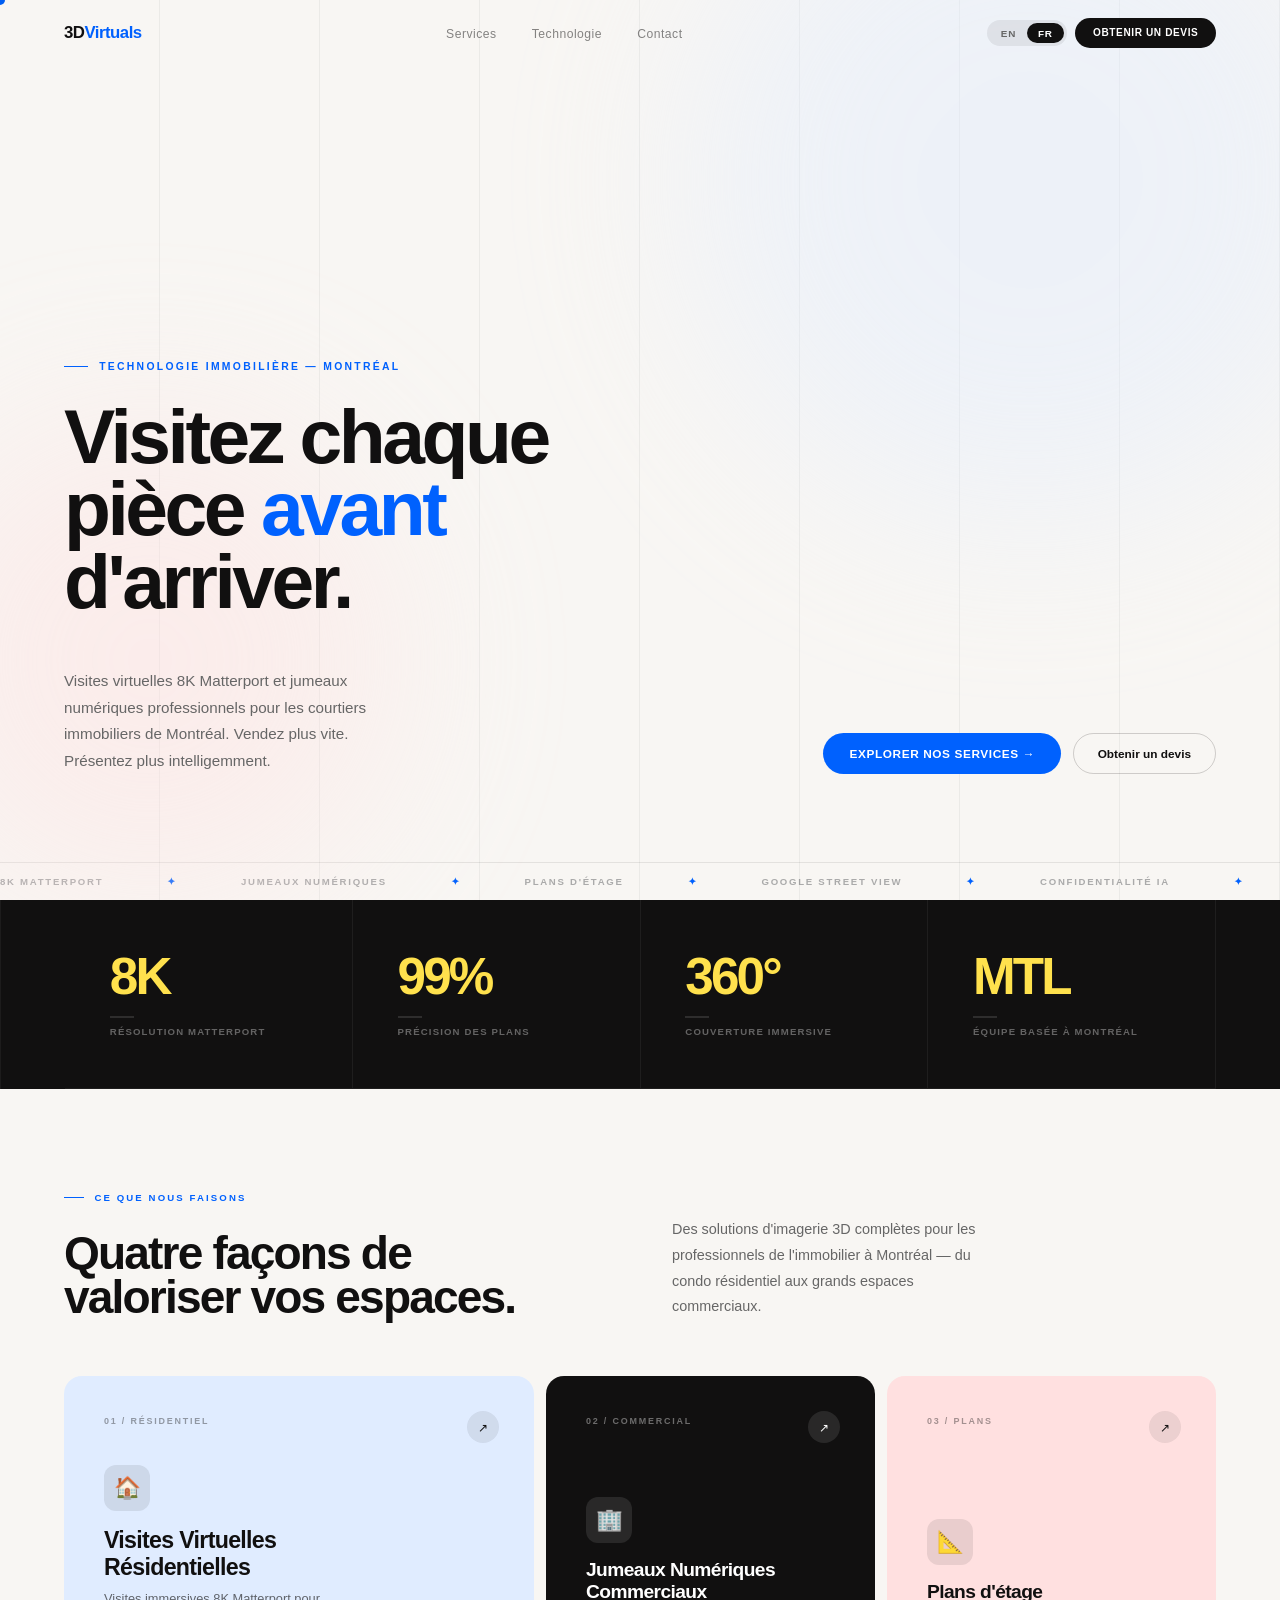
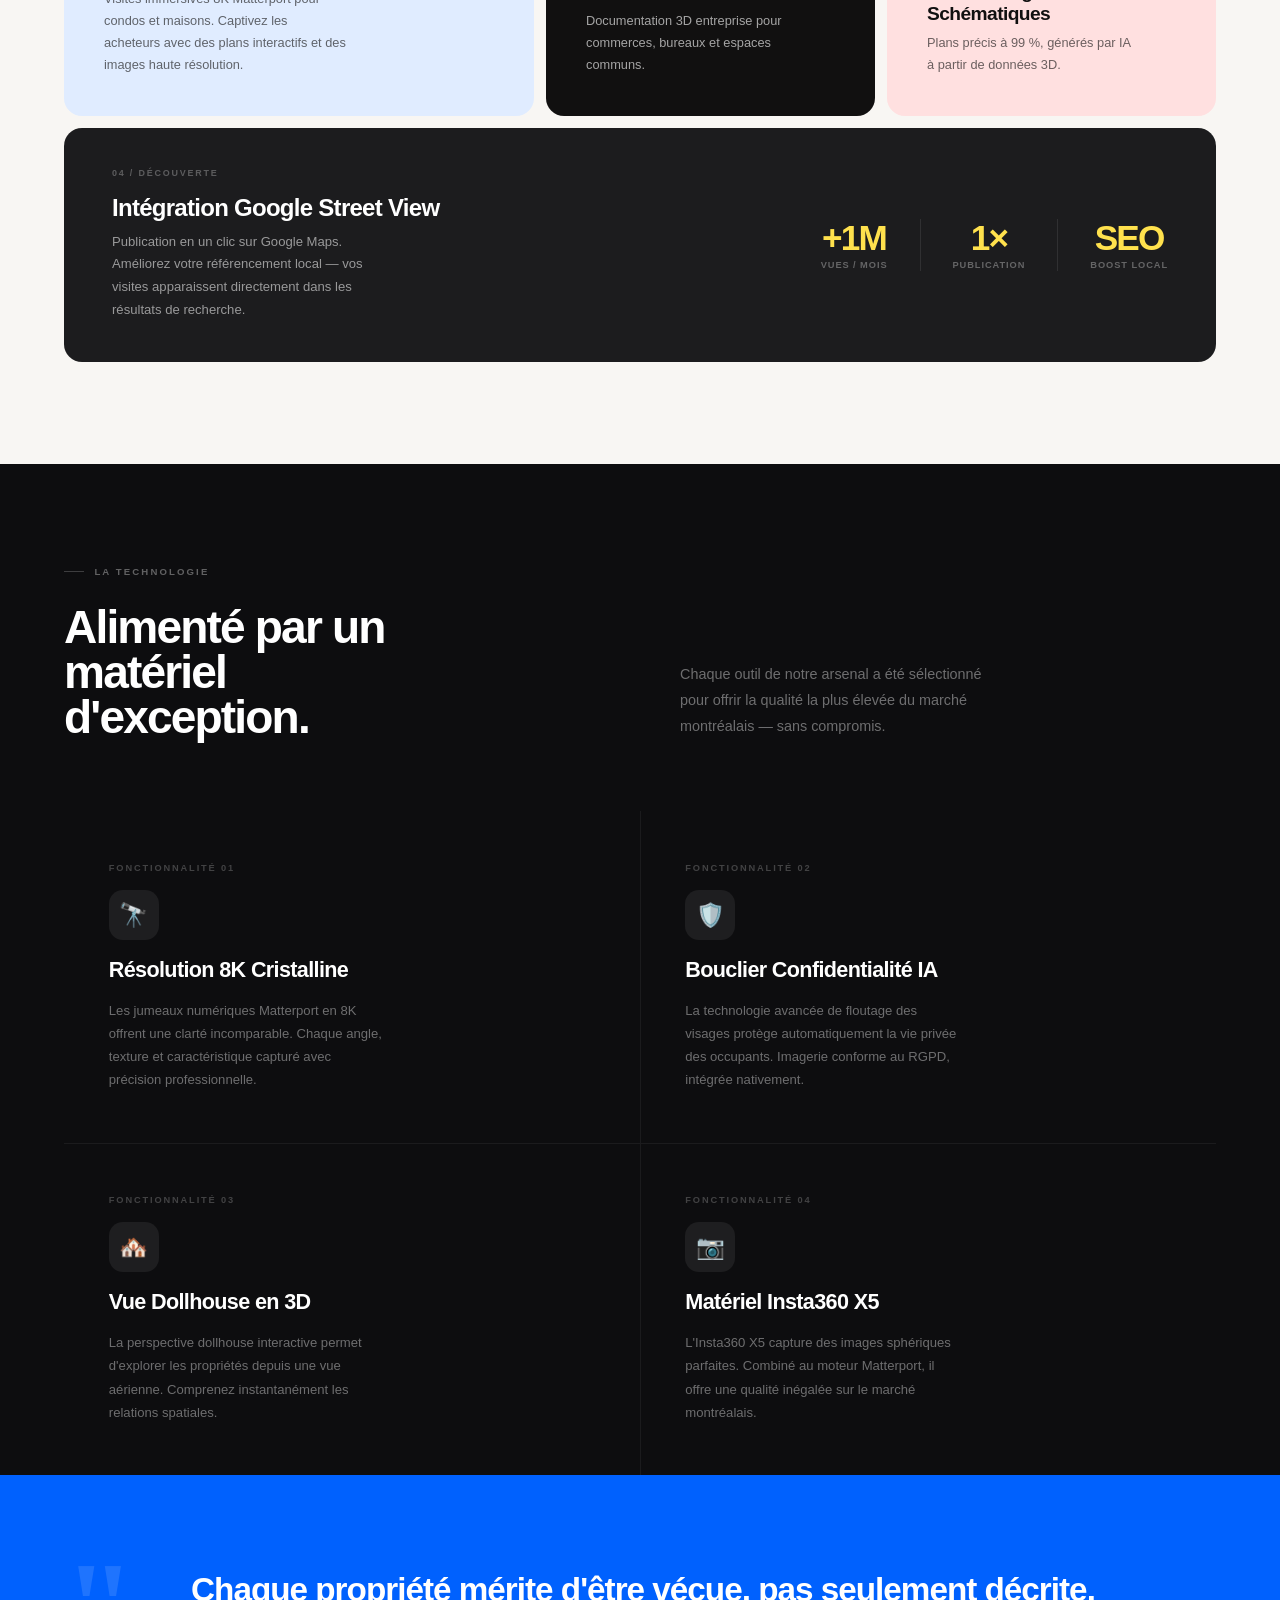
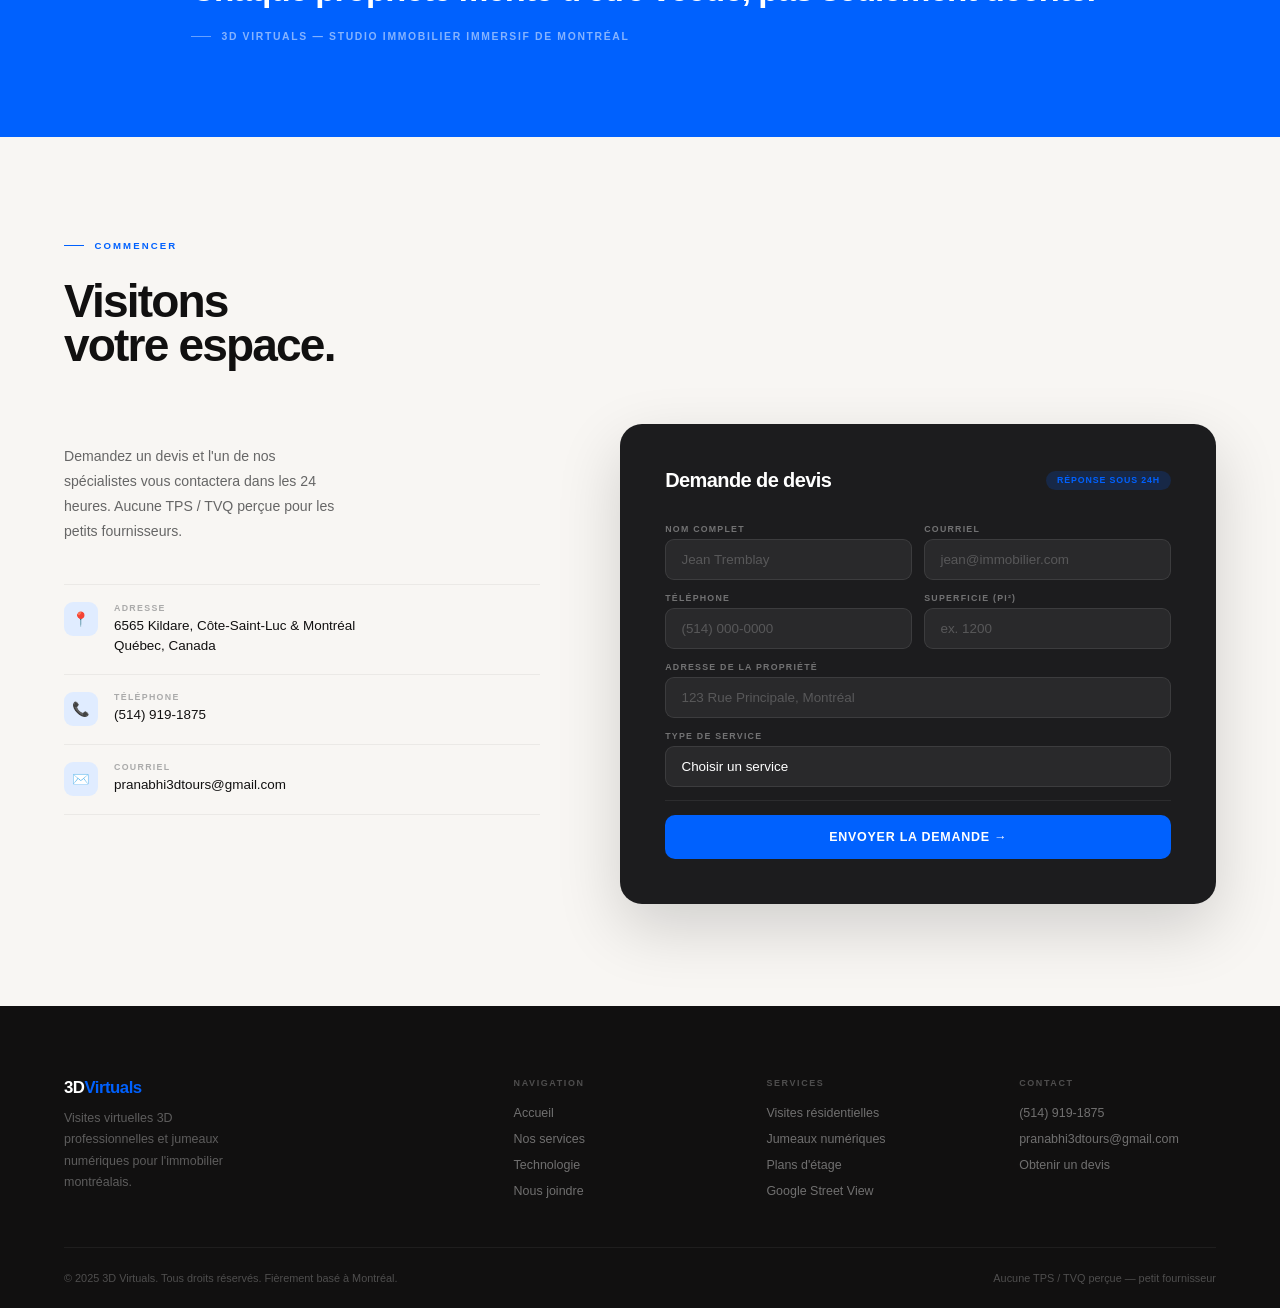
==== commit b25cfc4e: "Update fmt.Println message from 'Hello' to 'Goodbye'" ====
--- a/index.html
+++ b/index.html
@@ -1,225 +1,266 @@
 <!DOCTYPE html>
 <html lang="fr">
 <head>
-<meta charset="UTF-8" />
-<meta name="viewport" content="width=device-width, initial-scale=1.0" />
+<meta charset="UTF-8"/>
+<meta name="viewport" content="width=device-width,initial-scale=1.0"/>
 <title>3D Virtuals — Visites Virtuelles 3D | Montréal</title>
-<meta name="description" content="Visites virtuelles 8K Matterport et jumeaux numériques pour l'immobilier montréalais. (514) 919-1875" />
-<meta name="theme-color" content="#0061FE" />
+<meta name="description" content="Visites virtuelles 8K Matterport et jumeaux numériques pour l'immobilier montréalais. (514) 919-1875"/>
+<meta name="theme-color" content="#0061FE"/>
 <style>
 :root{
-  --ink:#1E1919;--canvas:#F7F5F2;--blue:#0061FE;
-  --pale-blue:#DBE8FF;--blush:#FFD6D6;--sage:#D3E8D4;
-  --slate:#2C2C2E;--mid:#6B6B6B;--yellow:#FFE566;
-  --rule:rgba(30,25,25,.12);
-  --ease-el:cubic-bezier(0.34,1.56,0.64,1);
-  --ease-out:cubic-bezier(0.16,1,0.3,1);
+  --ink:#111010;--canvas:#F8F6F3;--blue:#0061FE;
+  --pale-blue:#E0ECFF;--blush:#FFE0E0;--sage:#D6EDD8;
+  --slate:#1C1C1E;--mid:#666;--light:#AAA;--yellow:#FFE14D;
+  --rule:rgba(17,16,16,.09);--rule-l:rgba(17,16,16,.05);
+  --ease-el:cubic-bezier(.34,1.56,.64,1);--ease-out:cubic-bezier(.16,1,.3,1);
+  --max:1300px;--pad:clamp(20px,5vw,80px);
 }
 *,*::before,*::after{box-sizing:border-box;margin:0;padding:0;}
 html{scroll-behavior:smooth;font-size:16px;scroll-padding-top:80px;}
-body{font-family:"Helvetica Neue",Helvetica,Arial,sans-serif;background:var(--canvas);color:var(--ink);overflow-x:hidden;}
+body{font-family:"Helvetica Neue",Helvetica,Arial,sans-serif;background:var(--canvas);color:var(--ink);overflow-x:hidden;-webkit-font-smoothing:antialiased;}
+.wrap{max-width:var(--max);margin:0 auto;padding:0 var(--pad);}
 
 /* Cursor */
 @media(pointer:fine){
   body{cursor:none;}
-  #cursor{width:12px;height:12px;background:var(--blue);border-radius:50%;position:fixed;top:0;left:0;pointer-events:none;z-index:9999;transform:translate(-50%,-50%);transition:width .25s var(--ease-el),height .25s var(--ease-el);mix-blend-mode:multiply;}
-  #cursor.hov{width:48px;height:48px;opacity:.3;}
+  #cursor{width:10px;height:10px;background:var(--blue);border-radius:50%;position:fixed;top:0;left:0;pointer-events:none;z-index:9999;transform:translate(-50%,-50%);transition:width .3s var(--ease-el),height .3s var(--ease-el);mix-blend-mode:multiply;}
+  #cursor.hov{width:40px;height:40px;opacity:.22;}
 }
 @media(pointer:coarse){#cursor{display:none;}}
 
 /* Keyframes */
-@keyframes fadeUp{from{opacity:0;transform:translateY(40px);}to{opacity:1;transform:translateY(0);}}
+@keyframes fadeUp{from{opacity:0;transform:translateY(28px);}to{opacity:1;transform:none;}}
 @keyframes marquee{from{transform:translateX(0);}to{transform:translateX(-50%);}}
-@keyframes pulseR{0%{transform:scale(.7);opacity:.4;}100%{transform:scale(1.3);opacity:0;}}
-@keyframes orbFloat{0%,100%{transform:translateY(0);}50%{transform:translateY(-28px);}}
-@keyframes shake{0%,100%{transform:translateX(0);}20%{transform:translateX(-6px);}40%{transform:translateX(6px);}60%{transform:translateX(-4px);}80%{transform:translateX(4px);}}
-
-/* Scroll reveal */
-.reveal{opacity:0;transform:translateY(36px);transition:opacity .75s var(--ease-out),transform .75s var(--ease-out);}
-.reveal.in{opacity:1;transform:translateY(0);}
-
-/* Nav */
-nav{position:fixed;top:0;left:0;right:0;z-index:900;padding:0 5vw;height:72px;display:flex;align-items:center;justify-content:space-between;transition:background .4s;}
-nav.scrolled{background:rgba(247,245,242,.92);backdrop-filter:blur(12px);border-bottom:1px solid var(--rule);}
-.nav-logo{font-size:1.05rem;font-weight:800;letter-spacing:-.02em;color:var(--ink);text-decoration:none;flex-shrink:0;}
+@keyframes pulseR{0%{transform:scale(.7);opacity:.3;}100%{transform:scale(1.5);opacity:0;}}
+@keyframes orbDrift{0%,100%{transform:translateY(0);}50%{transform:translateY(-20px);}}
+@keyframes shake{0%,100%{transform:translateX(0);}25%{transform:translateX(-5px);}75%{transform:translateX(5px);}}
+
+.reveal{opacity:0;transform:translateY(24px);transition:opacity .65s var(--ease-out),transform .65s var(--ease-out);}
+.reveal.in{opacity:1;transform:none;}
+
+/* ── NAV ── */
+nav{position:fixed;top:0;left:0;right:0;z-index:900;height:66px;transition:background .3s,box-shadow .3s;}
+nav .wrap{height:100%;display:flex;align-items:center;justify-content:space-between;gap:2rem;}
+nav.scrolled{background:rgba(248,246,243,.95);backdrop-filter:blur(18px);-webkit-backdrop-filter:blur(18px);box-shadow:0 1px 0 var(--rule);}
+.nav-logo{font-size:1.05rem;font-weight:800;letter-spacing:-.03em;color:var(--ink);text-decoration:none;flex-shrink:0;}
 .nav-logo span{color:var(--blue);}
-.nav-links{display:flex;gap:2rem;list-style:none;}
-.nav-links a{font-size:.85rem;font-weight:500;color:var(--ink);text-decoration:none;opacity:.7;transition:opacity .2s;}
-.nav-links a:hover{opacity:1;}
-@media(max-width:700px){.nav-links{display:none;}}
-.nav-right{display:flex;align-items:center;gap:.75rem;flex-shrink:0;}
-.lang-toggle{display:flex;align-items:center;background:rgba(30,25,25,.08);border-radius:100px;padding:3px;}
-.lang-btn{font-size:.7rem;font-weight:700;letter-spacing:.06em;text-transform:uppercase;padding:.36rem .8rem;border-radius:100px;border:none;background:transparent;color:var(--mid);cursor:pointer;transition:background .2s,color .2s;}
+.nav-center{display:flex;gap:2.2rem;list-style:none;flex:1;justify-content:center;}
+.nav-center a{font-size:.76rem;font-weight:500;color:var(--ink);text-decoration:none;letter-spacing:.04em;opacity:.5;transition:opacity .18s;}
+.nav-center a:hover{opacity:1;}
+@media(max-width:768px){.nav-center{display:none;}}
+.nav-right{display:flex;align-items:center;gap:.55rem;flex-shrink:0;}
+.lang-toggle{display:flex;align-items:center;background:rgba(17,16,16,.07);border-radius:100px;padding:3px;}
+.lang-btn{font-size:.62rem;font-weight:700;letter-spacing:.08em;text-transform:uppercase;padding:.3rem .68rem;border-radius:100px;border:none;background:transparent;color:var(--mid);cursor:pointer;transition:background .18s,color .18s;}
 .lang-btn.active{background:var(--ink);color:#fff;}
 .lang-btn:not(.active):hover{color:var(--ink);}
-.nav-cta{background:var(--ink);color:#fff;font-size:.65rem;font-weight:700;letter-spacing:.04em;text-transform:uppercase;padding:.6rem 1rem;border-radius:100px;text-decoration:none;white-space:nowrap;max-width:130px;text-align:center;line-height:1.3;display:inline-block;transition:background .2s var(--ease-el),transform .2s var(--ease-el);}
+.nav-cta{background:var(--ink);color:#fff;font-size:.63rem;font-weight:700;letter-spacing:.06em;text-transform:uppercase;padding:.55rem 1.1rem;border-radius:100px;text-decoration:none;white-space:nowrap;display:inline-block;line-height:1.3;transition:background .2s,transform .2s var(--ease-el);}
 .nav-cta:hover{background:var(--blue);transform:scale(1.04);}
 
-/* Hero */
-#hero{min-height:100svh;background:var(--canvas);display:flex;flex-direction:column;justify-content:flex-end;padding:0 5vw 9vh;position:relative;overflow:hidden;}
-.grid-lines{position:absolute;inset:0;pointer-events:none;display:grid;grid-template-columns:repeat(6,1fr);}
-.grid-lines span{border-right:1px solid var(--rule);height:100%;}
-.orb{position:absolute;border-radius:50%;filter:blur(80px);opacity:.5;pointer-events:none;}
-.orb-1{width:600px;height:600px;background:var(--pale-blue);top:-120px;right:-80px;animation:orbFloat 8s ease-in-out infinite;}
-.orb-2{width:400px;height:400px;background:var(--blush);bottom:10%;left:-60px;animation:orbFloat 10s ease-in-out infinite reverse;}
-.hero-eyebrow{font-size:.75rem;font-weight:700;letter-spacing:.18em;text-transform:uppercase;color:var(--blue);margin-bottom:2rem;animation:fadeUp .8s .3s var(--ease-out) both;}
-.hero-headline{font-size:clamp(3rem,9vw,9rem);font-weight:900;line-height:.96;letter-spacing:-.04em;color:var(--ink);max-width:16ch;animation:fadeUp 1s .5s var(--ease-out) both;}
+/* ── HERO ── */
+#hero{min-height:100svh;background:var(--canvas);display:grid;grid-template-rows:1fr auto;position:relative;overflow:hidden;}
+.hero-inner{display:flex;flex-direction:column;justify-content:flex-end;width:100%;max-width:var(--max);margin:0 auto;padding:120px var(--pad) 88px;}
+.grid-lines{position:absolute;inset:0;pointer-events:none;display:grid;grid-template-columns:repeat(8,1fr);}
+.grid-lines span{border-right:1px solid var(--rule-l);}
+.orb{position:absolute;border-radius:50%;filter:blur(90px);opacity:.42;pointer-events:none;}
+.orb-1{width:680px;height:680px;background:var(--pale-blue);top:-160px;right:-90px;animation:orbDrift 9s ease-in-out infinite;}
+.orb-2{width:480px;height:480px;background:var(--blush);bottom:0;left:-90px;animation:orbDrift 11s ease-in-out 1s infinite reverse;}
+.hero-eyebrow{font-size:.65rem;font-weight:700;letter-spacing:.22em;text-transform:uppercase;color:var(--blue);margin-bottom:1.75rem;display:flex;align-items:center;gap:.7rem;animation:fadeUp .65s .2s var(--ease-out) both;}
+.hero-eyebrow::before{content:'';width:24px;height:1px;background:var(--blue);}
+.hero-headline{font-size:clamp(3rem,6vw,7rem);font-weight:900;line-height:.94;letter-spacing:-.045em;color:var(--ink);max-width:13ch;animation:fadeUp .85s .38s var(--ease-out) both;}
 .hero-headline em{font-style:normal;color:var(--blue);}
-.hero-sub-row{margin-top:3.5rem;display:flex;align-items:flex-end;justify-content:space-between;gap:2rem;flex-wrap:wrap;animation:fadeUp .9s .8s var(--ease-out) both;padding-bottom:80px;}
-.hero-sub{font-size:1.1rem;font-weight:400;color:var(--mid);max-width:38ch;line-height:1.65;}
-.hero-actions{display:flex;gap:1rem;align-items:center;flex-shrink:0;}
-.btn-primary{background:var(--blue);color:#fff;font-size:.85rem;font-weight:700;letter-spacing:.04em;text-transform:uppercase;padding:1rem 2rem;border-radius:100px;border:none;text-decoration:none;display:inline-flex;align-items:center;gap:.5rem;transition:transform .25s var(--ease-el),box-shadow .25s;cursor:pointer;}
-.btn-primary:hover{transform:scale(1.05) translateY(-2px);box-shadow:0 16px 40px rgba(0,97,254,.3);}
-.btn-ghost{background:transparent;color:var(--ink);font-size:.85rem;font-weight:600;padding:1rem 1.5rem;border:1.5px solid var(--rule);border-radius:100px;text-decoration:none;transition:border-color .2s,background .2s,color .2s;cursor:pointer;}
+.hero-foot{display:grid;grid-template-columns:1fr auto;gap:4rem;align-items:flex-end;margin-top:3.2rem;animation:fadeUp .75s .6s var(--ease-out) both;}
+@media(max-width:600px){.hero-foot{grid-template-columns:1fr;gap:1.75rem;}}
+.hero-sub{font-size:.95rem;color:var(--mid);line-height:1.75;max-width:42ch;}
+.hero-actions{display:flex;gap:.7rem;flex-wrap:wrap;}
+.btn-primary{background:var(--blue);color:#fff;font-size:.74rem;font-weight:700;letter-spacing:.05em;text-transform:uppercase;padding:.82rem 1.65rem;border-radius:100px;border:none;text-decoration:none;display:inline-flex;align-items:center;gap:.4rem;transition:transform .22s var(--ease-el),box-shadow .22s;cursor:pointer;}
+.btn-primary:hover{transform:translateY(-2px);box-shadow:0 10px 28px rgba(0,97,254,.26);}
+.btn-ghost{background:transparent;color:var(--ink);font-size:.74rem;font-weight:600;padding:.8rem 1.5rem;border:1.5px solid rgba(17,16,16,.18);border-radius:100px;text-decoration:none;transition:border-color .18s,background .18s,color .18s;cursor:pointer;}
 .btn-ghost:hover{border-color:var(--ink);background:var(--ink);color:#fff;}
-.marquee-wrap{position:absolute;bottom:0;left:0;right:0;overflow:hidden;border-top:1px solid var(--rule);background:var(--canvas);padding:.9rem 0;}
-.marquee-track{display:flex;gap:4rem;white-space:nowrap;animation:marquee 20s linear infinite;width:max-content;}
-.marquee-track span{font-size:.68rem;font-weight:700;letter-spacing:.15em;text-transform:uppercase;color:var(--mid);flex-shrink:0;}
+.marquee-wrap{border-top:1px solid var(--rule);background:var(--canvas);padding:.8rem 0;overflow:hidden;}
+.marquee-track{display:flex;gap:4rem;white-space:nowrap;animation:marquee 22s linear infinite;width:max-content;}
+.marquee-track span{font-size:.6rem;font-weight:700;letter-spacing:.18em;text-transform:uppercase;color:var(--light);flex-shrink:0;}
 .marquee-dot{color:var(--blue)!important;}
 
-/* Section base */
-section{padding:12vh 5vw;position:relative;}
-.section-label{font-size:.68rem;font-weight:700;letter-spacing:.2em;text-transform:uppercase;color:var(--blue);margin-bottom:3rem;display:flex;align-items:center;gap:1rem;}
-.section-label::after{content:'';flex:1;height:1px;background:var(--rule);max-width:60px;}
-.section-h2{font-size:clamp(2.2rem,5vw,5.5rem);font-weight:900;letter-spacing:-.04em;line-height:1;color:var(--ink);}
-
-/* Stats */
-#stats{background:var(--ink);color:#fff;padding:6vh 0;display:grid;grid-template-columns:repeat(4,1fr);}
-@media(max-width:700px){#stats{grid-template-columns:repeat(2,1fr);}}
-.stat-item{padding:2.5rem 2.5rem;border-right:1px solid rgba(255,255,255,.1);}
-.stat-item:last-child{border-right:none;}
-@media(max-width:700px){.stat-item:nth-child(2){border-right:none;}.stat-item:nth-child(3){border-right:1px solid rgba(255,255,255,.1);}}
-.stat-num{font-size:clamp(2.5rem,5vw,5rem);font-weight:900;letter-spacing:-.05em;line-height:1;color:var(--yellow);}
-.stat-label{font-size:.72rem;font-weight:500;color:rgba(255,255,255,.5);margin-top:.5rem;letter-spacing:.05em;text-transform:uppercase;}
-
-/* Services */
+/* ── STATS ── */
+#stats{background:var(--ink);}
+#stats .wrap{display:grid;grid-template-columns:repeat(4,1fr);border-left:1px solid rgba(255,255,255,.05);}
+@media(max-width:640px){#stats .wrap{grid-template-columns:repeat(2,1fr);}}
+.stat-item{padding:3.2rem 2.8rem;border-right:1px solid rgba(255,255,255,.06);border-bottom:1px solid rgba(255,255,255,.06);}
+@media(max-width:640px){.stat-item:nth-child(2){border-right:none;}}
+.stat-num{font-size:clamp(2.6rem,4vw,4.2rem);font-weight:900;letter-spacing:-.055em;line-height:1;color:var(--yellow);}
+.stat-rule{width:24px;height:2px;background:rgba(255,255,255,.12);margin:.85rem 0 .5rem;}
+.stat-label{font-size:.6rem;font-weight:600;color:rgba(255,255,255,.35);letter-spacing:.12em;text-transform:uppercase;}
+
+/* ── SECTION CHROME ── */
+.sec{padding:clamp(60px,8vw,120px) 0;}
+.eyebrow{font-size:.6rem;font-weight:700;letter-spacing:.22em;text-transform:uppercase;color:var(--blue);margin-bottom:1.75rem;display:flex;align-items:center;gap:.65rem;}
+.eyebrow::before{content:'';width:20px;height:1px;background:var(--blue);}
+.sec-h2{font-size:clamp(2.2rem,3.6vw,4.4rem);font-weight:900;letter-spacing:-.04em;line-height:.97;color:var(--ink);}
+
+/* ── SERVICES ── */
 #services{background:var(--canvas);}
-.services-grid{display:grid;grid-template-columns:repeat(12,1fr);gap:16px;margin-top:3.5rem;}
-@media(max-width:900px){.services-grid{grid-template-columns:1fr;}}
-.svc-card{border-radius:22px;padding:2.5rem;display:flex;flex-direction:column;justify-content:space-between;min-height:320px;position:relative;overflow:hidden;transition:transform .4s var(--ease-out);}
-.svc-card:hover{transform:translateY(-6px);}
-.svc-card:nth-child(1){grid-column:span 7;background:var(--pale-blue);}
-.svc-card:nth-child(2){grid-column:span 5;background:var(--ink);color:#fff;}
-.svc-card:nth-child(3){grid-column:span 4;background:var(--blush);}
-.svc-card:nth-child(4){grid-column:span 8;background:var(--sage);}
-@media(max-width:900px){.svc-card:nth-child(1),.svc-card:nth-child(2),.svc-card:nth-child(3),.svc-card:nth-child(4){grid-column:span 1;min-height:260px;}}
-.svc-number{font-size:.65rem;font-weight:700;letter-spacing:.2em;opacity:.4;text-transform:uppercase;}
-.svc-icon{font-size:2.5rem;line-height:1;margin-top:auto;margin-bottom:.75rem;}
-.svc-title{font-size:1.45rem;font-weight:900;letter-spacing:-.03em;line-height:1.1;margin-bottom:.6rem;}
-.svc-body{font-size:.85rem;line-height:1.65;opacity:.7;max-width:36ch;}
-.svc-arrow{position:absolute;bottom:2rem;right:2rem;width:40px;height:40px;border-radius:50%;display:flex;align-items:center;justify-content:center;font-size:1rem;background:rgba(0,0,0,.08);transition:transform .25s var(--ease-el),background .2s;}
-.svc-card:nth-child(2) .svc-arrow{background:rgba(255,255,255,.12);}
-.svc-card:hover .svc-arrow{transform:translate(4px,-4px);background:var(--blue);color:#fff;}
-
-/* Technology */
-#technology{background:var(--canvas);padding-bottom:0;}
-.tech-intro{margin-bottom:5rem;}
-.tech-cards-stack{display:flex;flex-direction:column;gap:1.5rem;padding-bottom:12vh;}
-.tech-card{border-radius:24px;padding:3.5rem;display:grid;grid-template-columns:1fr 1fr;gap:4rem;align-items:center;position:sticky;top:90px;}
-@media(max-width:700px){.tech-card{grid-template-columns:1fr;gap:1.5rem;padding:2.5rem;}}
-.tech-card:nth-child(1){background:#1A1A2E;color:#fff;z-index:10;}
-.tech-card:nth-child(2){background:var(--pale-blue);z-index:11;}
-.tech-card:nth-child(3){background:var(--yellow);z-index:12;}
-.tech-card:nth-child(4){background:var(--ink);color:#fff;z-index:13;}
-.tech-card-num{font-size:.65rem;font-weight:700;letter-spacing:.2em;text-transform:uppercase;opacity:.4;margin-bottom:1.2rem;}
-.tech-card-title{font-size:clamp(1.8rem,3vw,3rem);font-weight:900;letter-spacing:-.04em;line-height:1;margin-bottom:1rem;}
-.tech-card-body{font-size:.95rem;line-height:1.7;opacity:.7;max-width:42ch;}
-.tech-card-visual{aspect-ratio:4/3;border-radius:16px;display:flex;align-items:center;justify-content:center;font-size:5rem;background:rgba(255,255,255,.1);position:relative;overflow:hidden;}
-@media(max-width:700px){.tech-card-visual{display:none;}}
-.tech-card:nth-child(2) .tech-card-visual{background:rgba(0,0,0,.06);}
-.tech-card:nth-child(3) .tech-card-visual{background:rgba(0,0,0,.07);}
-.pulse-ring{position:absolute;border-radius:50%;border:2px solid currentColor;opacity:.25;animation:pulseR 2.4s ease-out infinite;}
-.pulse-ring:nth-child(2){width:90px;height:90px;}
-.pulse-ring:nth-child(3){animation-delay:.7s;width:130px;height:130px;}
-.pulse-ring:nth-child(4){animation-delay:1.4s;width:180px;height:180px;}
-
-/* Quote */
-#quote{background:var(--blue);color:#fff;padding:14vh 5vw;text-align:center;}
-.quote-text{font-size:clamp(1.8rem,5vw,5rem);font-weight:900;letter-spacing:-.04em;line-height:1.05;max-width:22ch;margin:0 auto 2.5rem;}
-.quote-attr{font-size:.78rem;font-weight:600;letter-spacing:.15em;text-transform:uppercase;opacity:.6;}
-
-/* Contact */
+.svc-intro-row{display:grid;grid-template-columns:1fr 1fr;gap:4rem;align-items:flex-end;margin-bottom:3.5rem;}
+@media(max-width:768px){.svc-intro-row{grid-template-columns:1fr;gap:1.25rem;}}
+.svc-intro-copy{font-size:.9rem;color:var(--mid);line-height:1.78;max-width:40ch;}
+
+/* 3-up top row */
+.svc-top{display:grid;grid-template-columns:5fr 3.5fr 3.5fr;gap:12px;margin-bottom:12px;}
+@media(max-width:900px){.svc-top{grid-template-columns:1fr;}}
+/* bottom wide */
+.svc-bot{display:grid;grid-template-columns:1fr;gap:12px;}
+.svc-card{border-radius:18px;padding:2.5rem;display:flex;flex-direction:column;position:relative;overflow:hidden;transition:transform .35s var(--ease-out),box-shadow .35s;}
+.svc-card:hover{transform:translateY(-4px);box-shadow:0 18px 44px rgba(0,0,0,.09);}
+.svc-card.c1{background:var(--pale-blue);min-height:340px;}
+.svc-card.c2{background:var(--ink);color:#fff;min-height:280px;}
+.svc-card.c3{background:var(--blush);min-height:280px;}
+.svc-tag{font-size:.56rem;font-weight:700;letter-spacing:.2em;text-transform:uppercase;opacity:.38;margin-bottom:auto;padding-bottom:2rem;}
+.svc-icon-box{width:46px;height:46px;border-radius:12px;background:rgba(17,16,16,.09);display:flex;align-items:center;justify-content:center;font-size:1.35rem;margin-bottom:1rem;}
+.svc-card.c2 .svc-icon-box{background:rgba(255,255,255,.1);}
+.svc-ttl{font-size:1.2rem;font-weight:800;letter-spacing:-.03em;line-height:1.15;margin-bottom:.45rem;}
+.svc-card.c1 .svc-ttl{font-size:1.45rem;}
+.svc-desc{font-size:.8rem;line-height:1.72;opacity:.62;max-width:30ch;}
+.svc-card.c1 .svc-desc{max-width:34ch;}
+.svc-arr{position:absolute;top:2.2rem;right:2.2rem;width:32px;height:32px;border-radius:50%;display:flex;align-items:center;justify-content:center;font-size:.78rem;background:rgba(17,16,16,.08);transition:transform .22s var(--ease-el),background .2s,color .2s;}
+.svc-card.c2 .svc-arr{background:rgba(255,255,255,.1);}
+.svc-card:hover .svc-arr{transform:translate(3px,-3px);background:var(--blue);color:#fff;}
+
+/* Wide card */
+.svc-wide{background:var(--slate);color:#fff;border-radius:18px;padding:2.5rem 3rem;display:grid;grid-template-columns:1fr auto;gap:3rem;align-items:center;transition:box-shadow .35s;}
+.svc-wide:hover{box-shadow:0 20px 50px rgba(0,0,0,.2);}
+@media(max-width:768px){.svc-wide{grid-template-columns:1fr;gap:2rem;}}
+.svc-wide-lbl{font-size:.56rem;font-weight:700;letter-spacing:.2em;text-transform:uppercase;opacity:.28;margin-bottom:1rem;}
+.svc-wide-ttl{font-size:1.5rem;font-weight:800;letter-spacing:-.03em;margin-bottom:.55rem;}
+.svc-wide-desc{font-size:.82rem;line-height:1.73;opacity:.55;max-width:38ch;}
+.svc-stats{display:flex;align-items:center;gap:2rem;flex-shrink:0;}
+@media(max-width:768px){.svc-stats{flex-wrap:wrap;gap:1.5rem;}}
+.svc-stat{text-align:center;}
+.svc-stat-n{font-size:2.2rem;font-weight:900;letter-spacing:-.05em;color:var(--yellow);line-height:1;}
+.svc-stat-l{font-size:.58rem;font-weight:600;letter-spacing:.1em;text-transform:uppercase;color:rgba(255,255,255,.32);margin-top:.3rem;}
+.svc-divider{width:1px;height:52px;background:rgba(255,255,255,.09);}
+@media(max-width:768px){.svc-divider{display:none;}}
+
+/* ── TECHNOLOGY ── */
+#technology{background:#0D0D0F;color:#fff;}
+#technology .eyebrow{color:rgba(255,255,255,.35);}
+#technology .eyebrow::before{background:rgba(255,255,255,.2);}
+#technology .sec-h2{color:#fff;}
+.tech-top{display:grid;grid-template-columns:1fr 1fr;gap:5rem;align-items:flex-end;margin-bottom:4.5rem;}
+@media(max-width:768px){.tech-top{grid-template-columns:1fr;gap:1.5rem;}}
+.tech-intro-p{font-size:.9rem;color:rgba(255,255,255,.4);line-height:1.78;max-width:40ch;}
+.tech-grid{display:grid;grid-template-columns:repeat(2,1fr);gap:1px;background:rgba(255,255,255,.06);}
+@media(max-width:768px){.tech-grid{grid-template-columns:1fr;}}
+.tech-cell{background:#0D0D0F;padding:3.2rem 2.8rem;display:flex;flex-direction:column;gap:1.1rem;position:relative;overflow:hidden;transition:background .28s;}
+.tech-cell:hover{background:rgba(255,255,255,.03);}
+.tech-cell::after{content:'';position:absolute;top:0;left:0;right:0;height:2px;background:linear-gradient(90deg,var(--blue),transparent);transform:scaleX(0);transform-origin:left;transition:transform .38s var(--ease-out);}
+.tech-cell:hover::after{transform:scaleX(1);}
+.tech-cell-n{font-size:.58rem;font-weight:700;letter-spacing:.2em;text-transform:uppercase;color:rgba(255,255,255,.22);}
+.tech-cell-ico{width:50px;height:50px;border-radius:14px;background:rgba(255,255,255,.07);display:flex;align-items:center;justify-content:center;font-size:1.45rem;}
+.tech-cell-ttl{font-size:1.35rem;font-weight:800;letter-spacing:-.03em;color:#fff;line-height:1.1;}
+.tech-cell-body{font-size:.82rem;line-height:1.76;color:rgba(255,255,255,.4);max-width:38ch;}
+
+/* ── QUOTE ── */
+#quote{background:var(--blue);padding:clamp(60px,7vw,100px) 0;}
+#quote .wrap{display:grid;grid-template-columns:auto 1fr;gap:3.5rem;align-items:center;}
+@media(max-width:768px){#quote .wrap{grid-template-columns:1fr;gap:1.5rem;}}
+.quote-mark{font-size:8rem;line-height:.65;font-weight:900;color:rgba(255,255,255,.12);font-family:Georgia,serif;user-select:none;}
+.quote-txt{font-size:clamp(1.45rem,2.6vw,2.6rem);font-weight:800;letter-spacing:-.03em;line-height:1.18;color:#fff;margin-bottom:1.4rem;}
+.quote-by{font-size:.65rem;font-weight:600;letter-spacing:.16em;text-transform:uppercase;color:rgba(255,255,255,.52);display:flex;align-items:center;gap:.65rem;}
+.quote-by::before{content:'';width:20px;height:1px;background:rgba(255,255,255,.4);}
+
+/* ── CONTACT ── */
 #contact{background:var(--canvas);}
-.contact-grid{display:grid;grid-template-columns:1fr 1fr;gap:6rem;align-items:start;margin-top:3.5rem;}
-@media(max-width:800px){.contact-grid{grid-template-columns:1fr;gap:3rem;}}
-.contact-left .section-h2{margin-bottom:1.25rem;}
-.contact-desc{color:var(--mid);font-size:1rem;line-height:1.7;max-width:40ch;margin-bottom:2.5rem;}
-.contact-info-row{display:flex;flex-direction:column;gap:1.25rem;}
-.contact-info-item{display:flex;align-items:flex-start;gap:1rem;}
-.ci-icon{width:38px;height:38px;border-radius:10px;background:var(--pale-blue);display:flex;align-items:center;justify-content:center;font-size:1rem;flex-shrink:0;}
-.ci-label{font-size:.65rem;font-weight:700;letter-spacing:.12em;text-transform:uppercase;color:var(--mid);margin-bottom:.2rem;}
-.ci-value{font-size:.9rem;font-weight:500;color:var(--ink);text-decoration:none;}
-.ci-value:hover{color:var(--blue);}
+.contact-top{margin-bottom:3.5rem;}
+.contact-cols{display:grid;grid-template-columns:4fr 5fr;gap:5rem;align-items:start;}
+@media(max-width:900px){.contact-cols{grid-template-columns:1fr;gap:3rem;}}
+.contact-sticky{position:sticky;top:90px;}
+.contact-p{font-size:.88rem;color:var(--mid);line-height:1.78;max-width:36ch;margin:1.25rem 0 2.5rem;}
+.ci-list{display:flex;flex-direction:column;}
+.ci-row{display:flex;align-items:flex-start;gap:1rem;padding:1.1rem 0;border-bottom:1px solid var(--rule-l);}
+.ci-row:first-child{border-top:1px solid var(--rule-l);}
+.ci-ico{width:34px;height:34px;border-radius:9px;background:var(--pale-blue);flex-shrink:0;display:flex;align-items:center;justify-content:center;font-size:.88rem;}
+.ci-lbl{font-size:.55rem;font-weight:700;letter-spacing:.15em;text-transform:uppercase;color:var(--light);margin-bottom:.18rem;}
+.ci-val{font-size:.84rem;font-weight:500;color:var(--ink);text-decoration:none;line-height:1.5;}
+a.ci-val:hover{color:var(--blue);}
 
 /* Form */
-.quote-form{background:var(--ink);border-radius:26px;padding:3rem;color:#fff;}
-.form-title{font-size:1.5rem;font-weight:900;letter-spacing:-.03em;margin-bottom:1.75rem;}
-.form-group{margin-bottom:1.1rem;}
-.form-label{font-size:.65rem;font-weight:700;letter-spacing:.12em;text-transform:uppercase;color:rgba(255,255,255,.45);display:block;margin-bottom:.4rem;}
-.form-input,.form-select{width:100%;background:rgba(255,255,255,.07);border:1px solid rgba(255,255,255,.12);border-radius:10px;padding:.85rem 1.1rem;color:#fff;font-size:.9rem;font-family:inherit;outline:none;transition:border-color .2s,background .2s;-webkit-appearance:none;}
-.form-input::placeholder{color:rgba(255,255,255,.3);}
-.form-input:focus,.form-select:focus{border-color:var(--blue);background:rgba(0,97,254,.08);}
-.form-select option{background:var(--slate);color:#fff;}
-.form-input.err,.form-select.err{border-color:#ff4d4d!important;background:rgba(255,77,77,.1)!important;}
-.field-error{font-size:.7rem;font-weight:600;color:#ff7070;margin-top:.3rem;display:none;letter-spacing:.01em;}
-.field-error.show{display:block;}
-.form-submit{width:100%;margin-top:.75rem;padding:1.05rem;background:var(--blue);color:#fff;border:none;border-radius:100px;font-size:.85rem;font-weight:700;letter-spacing:.06em;text-transform:uppercase;cursor:pointer;transition:transform .25s var(--ease-el),box-shadow .25s,background .3s;}
-.form-submit:hover{transform:translateY(-3px);box-shadow:0 16px 40px rgba(0,97,254,.4);}
-.form-submit:disabled{opacity:.7;cursor:not-allowed;transform:none;}
-.form-shake{animation:shake .4s var(--ease-out);}
-.form-success{display:none;margin-top:1.1rem;padding:1rem 1.25rem;border-radius:12px;background:rgba(18,163,84,.15);border:1px solid rgba(18,163,84,.35);text-align:center;}
-.form-success.show{display:block;animation:fadeUp .5s var(--ease-out) both;}
-.form-success-icon{font-size:1.4rem;display:block;margin-bottom:.3rem;}
-.form-success-text{font-size:.88rem;font-weight:700;color:#6ee7a0;line-height:1.5;}
-.form-success-sub{font-size:.78rem;color:rgba(255,255,255,.5);margin-top:.25rem;}
-
-/* Footer */
-footer{background:var(--ink);color:rgba(255,255,255,.5);padding:5rem 5vw 3rem;border-top:1px solid rgba(255,255,255,.06);}
-.footer-top{display:grid;grid-template-columns:2fr 1fr 1fr;gap:4rem;margin-bottom:4rem;}
-@media(max-width:700px){.footer-top{grid-template-columns:1fr;gap:2rem;}}
-.footer-brand-name{font-size:1.3rem;font-weight:900;letter-spacing:-.03em;color:#fff;margin-bottom:.75rem;}
-.footer-brand-name span{color:var(--blue);}
-.footer-desc{font-size:.85rem;line-height:1.7;max-width:34ch;}
-.footer-col-title{font-size:.62rem;font-weight:700;letter-spacing:.18em;text-transform:uppercase;color:rgba(255,255,255,.35);margin-bottom:1.1rem;}
-.footer-links{list-style:none;display:flex;flex-direction:column;gap:.65rem;}
-.footer-links a{font-size:.85rem;color:rgba(255,255,255,.55);text-decoration:none;transition:color .2s;}
-.footer-links a:hover{color:#fff;}
-.footer-bottom{border-top:1px solid rgba(255,255,255,.08);padding-top:2rem;display:flex;justify-content:space-between;align-items:center;font-size:.75rem;flex-wrap:wrap;gap:1rem;}
+.qform{background:var(--slate);border-radius:22px;padding:2.8rem;color:#fff;box-shadow:0 24px 64px rgba(0,0,0,.16);}
+.qform-head{display:flex;align-items:center;justify-content:space-between;margin-bottom:2rem;gap:1rem;flex-wrap:wrap;}
+.qform-ttl{font-size:1.25rem;font-weight:800;letter-spacing:-.03em;}
+.qform-badge{font-size:.55rem;font-weight:700;letter-spacing:.1em;text-transform:uppercase;background:rgba(0,97,254,.18);color:var(--blue);padding:.28rem .7rem;border-radius:100px;flex-shrink:0;}
+.frow{display:grid;grid-template-columns:1fr 1fr;gap:.75rem;}
+@media(max-width:480px){.frow{grid-template-columns:1fr;}}
+.fg{margin-bottom:.8rem;}
+.fl{font-size:.55rem;font-weight:700;letter-spacing:.14em;text-transform:uppercase;color:rgba(255,255,255,.38);display:block;margin-bottom:.32rem;}
+.fi,.fs{width:100%;background:rgba(255,255,255,.06);border:1px solid rgba(255,255,255,.09);border-radius:9px;padding:.75rem .95rem;color:#fff;font-size:.84rem;font-family:inherit;outline:none;transition:border-color .18s,background .18s;-webkit-appearance:none;}
+.fi::placeholder{color:rgba(255,255,255,.22);}
+.fi:focus,.fs:focus{border-color:var(--blue);background:rgba(0,97,254,.07);}
+.fs{cursor:pointer;}
+.fs option{background:#1C1C1E;color:#fff;}
+.fi.err,.fs.err{border-color:#ff5050!important;background:rgba(255,50,50,.07)!important;}
+.ferr{font-size:.65rem;font-weight:600;color:#ff7070;margin-top:.26rem;display:none;}
+.ferr.show{display:block;}
+.fdivider{height:1px;background:rgba(255,255,255,.07);margin:.6rem 0 .9rem;}
+.fsub{width:100%;padding:.95rem;background:var(--blue);color:#fff;border:none;border-radius:10px;font-size:.78rem;font-weight:700;letter-spacing:.06em;text-transform:uppercase;cursor:pointer;transition:transform .22s var(--ease-el),box-shadow .22s,background .2s;}
+.fsub:hover{transform:translateY(-2px);box-shadow:0 10px 28px rgba(0,97,254,.32);}
+.fsub:disabled{opacity:.6;cursor:not-allowed;transform:none!important;box-shadow:none!important;}
+.fsub.form-shake{animation:shake .32s var(--ease-out);}
+.fsuccess{display:none;margin-top:.9rem;padding:.85rem 1rem;border-radius:9px;background:rgba(20,180,100,.1);border:1px solid rgba(20,180,100,.22);text-align:center;}
+.fsuccess.show{display:block;animation:fadeUp .4s var(--ease-out) both;}
+.fsuccess-ico{font-size:1.2rem;display:block;margin-bottom:.2rem;}
+.fsuccess-ttl{font-size:.8rem;font-weight:700;color:#6ee7a0;}
+.fsuccess-sub{font-size:.7rem;color:rgba(255,255,255,.38);margin-top:.18rem;}
+
+/* ── FOOTER ── */
+footer{background:var(--ink);}
+.footer-top{display:grid;grid-template-columns:2fr 1fr 1fr 1fr;gap:3.5rem;padding:4.5rem 0 3rem;border-bottom:1px solid rgba(255,255,255,.06);}
+@media(max-width:900px){.footer-top{grid-template-columns:1fr 1fr;gap:2.5rem;}}
+@media(max-width:480px){.footer-top{grid-template-columns:1fr;gap:2rem;}}
+.footer-logo{font-size:1.05rem;font-weight:800;letter-spacing:-.03em;color:#fff;margin-bottom:.6rem;}
+.footer-logo span{color:var(--blue);}
+.footer-tag{font-size:.78rem;line-height:1.7;color:rgba(255,255,255,.32);max-width:28ch;}
+.footer-col-ttl{font-size:.56rem;font-weight:700;letter-spacing:.18em;text-transform:uppercase;color:rgba(255,255,255,.26);margin-bottom:.9rem;}
+.footer-lnks{list-style:none;display:flex;flex-direction:column;gap:.5rem;}
+.footer-lnks a{font-size:.78rem;color:rgba(255,255,255,.4);text-decoration:none;transition:color .16s;}
+.footer-lnks a:hover{color:#fff;}
+.footer-bot{display:flex;justify-content:space-between;align-items:center;padding:1.5rem 0;font-size:.68rem;color:rgba(255,255,255,.26);flex-wrap:wrap;gap:.75rem;}
 </style>
 </head>
 <body>
-
 <div id="cursor"></div>
 
 <!-- NAV -->
 <nav id="nav">
-  <a href="#" class="nav-logo">3D<span>Virtuals</span></a>
-  <ul class="nav-links">
-    <li><a href="#services" data-i18n="nav.services">Services</a></li>
-    <li><a href="#technology" data-i18n="nav.technology">Technologie</a></li>
-    <li><a href="#contact" data-i18n="nav.contact">Contact</a></li>
-  </ul>
-  <div class="nav-right">
-    <div class="lang-toggle" role="group" aria-label="Language">
-      <button class="lang-btn" id="btn-en" onclick="setLang('en')">EN</button>
-      <button class="lang-btn active" id="btn-fr" onclick="setLang('fr')">FR</button>
-    </div>
-    <a href="#contact" class="nav-cta" data-i18n="nav.cta">Obtenir un devis</a>
+  <div class="wrap">
+    <a href="#" class="nav-logo">3D<span>Virtuals</span></a>
+    <ul class="nav-center">
+      <li><a href="#services" data-i18n="nav.services">Services</a></li>
+      <li><a href="#technology" data-i18n="nav.technology">Technologie</a></li>
+      <li><a href="#contact" data-i18n="nav.contact">Contact</a></li>
+    </ul>
+    <div class="nav-right">
+      <div class="lang-toggle" role="group" aria-label="Language">
+        <button class="lang-btn" id="btn-en" onclick="setLang('en')">EN</button>
+        <button class="lang-btn active" id="btn-fr" onclick="setLang('fr')">FR</button>
+      </div>
+      <a href="#contact" class="nav-cta" data-i18n="nav.cta">Obtenir un devis</a>
+    </div>
   </div>
 </nav>
 
 <!-- HERO -->
 <section id="hero">
-  <div class="grid-lines" aria-hidden="true"><span></span><span></span><span></span><span></span><span></span><span></span></div>
+  <div class="grid-lines" aria-hidden="true"><span></span><span></span><span></span><span></span><span></span><span></span><span></span><span></span></div>
   <div class="orb orb-1" aria-hidden="true"></div>
   <div class="orb orb-2" aria-hidden="true"></div>
-  <p class="hero-eyebrow" data-i18n="hero.eyebrow">Technologie Immobilière — Montréal</p>
-  <h1 class="hero-headline" data-i18n="hero.headline">Visitez chaque pièce <em>avant</em><br>d'arriver.</h1>
-  <div class="hero-sub-row">
-    <p class="hero-sub" data-i18n="hero.sub">Visites virtuelles 8K Matterport et jumeaux numériques professionnels pour les courtiers immobiliers de Montréal. Vendez plus vite. Présentez plus intelligemment.</p>
-    <div class="hero-actions">
-      <a href="#services" class="btn-primary" data-i18n="hero.cta1">Explorer nos services →</a>
-      <a href="#contact" class="btn-ghost" data-i18n="hero.cta2">Obtenir un devis</a>
+  <div class="hero-inner">
+    <p class="hero-eyebrow" data-i18n="hero.eyebrow">Technologie Immobilière — Montréal</p>
+    <h1 class="hero-headline" data-i18n="hero.headline">Visitez chaque pièce <em>avant</em><br>d'arriver.</h1>
+    <div class="hero-foot">
+      <p class="hero-sub" data-i18n="hero.sub">Visites virtuelles 8K Matterport et jumeaux numériques professionnels pour les courtiers immobiliers de Montréal. Vendez plus vite. Présentez plus intelligemment.</p>
+      <div class="hero-actions">
+        <a href="#services" class="btn-primary" data-i18n="hero.cta1">Explorer nos services →</a>
+        <a href="#contact" class="btn-ghost" data-i18n="hero.cta2">Obtenir un devis</a>
+      </div>
     </div>
   </div>
   <div class="marquee-wrap" aria-hidden="true">
@@ -244,198 +285,140 @@
 
 <!-- STATS -->
 <div id="stats">
-  <div class="stat-item reveal"><div class="stat-num">8K</div><div class="stat-label" data-i18n="stats.res">Résolution Matterport</div></div>
-  <div class="stat-item reveal"><div class="stat-num">99%</div><div class="stat-label" data-i18n="stats.acc">Précision des plans</div></div>
-  <div class="stat-item reveal"><div class="stat-num">360°</div><div class="stat-label" data-i18n="stats.cov">Couverture immersive</div></div>
-  <div class="stat-item reveal"><div class="stat-num">MTL</div><div class="stat-label" data-i18n="stats.loc">Équipe basée à Montréal</div></div>
+  <div class="wrap">
+    <div class="stat-item reveal"><div class="stat-num">8K</div><div class="stat-rule"></div><div class="stat-label" data-i18n="stats.res">Résolution Matterport</div></div>
+    <div class="stat-item reveal"><div class="stat-num">99%</div><div class="stat-rule"></div><div class="stat-label" data-i18n="stats.acc">Précision des plans</div></div>
+    <div class="stat-item reveal"><div class="stat-num">360°</div><div class="stat-rule"></div><div class="stat-label" data-i18n="stats.cov">Couverture immersive</div></div>
+    <div class="stat-item reveal"><div class="stat-num">MTL</div><div class="stat-rule"></div><div class="stat-label" data-i18n="stats.loc">Équipe basée à Montréal</div></div>
+  </div>
 </div>
 
 <!-- SERVICES -->
-<section id="services">
-  <p class="section-label reveal" data-i18n="svc.label">Ce que nous faisons</p>
-  <h2 class="section-h2 reveal" data-i18n="svc.h2">Quatre façons de<br>valoriser vos espaces.</h2>
-  <div class="services-grid">
-    <div class="svc-card reveal">
-      <div><div class="svc-number" data-i18n="svc1.num">01 / Résidentiel</div></div>
+<section id="services" class="sec">
+  <div class="wrap">
+    <div class="svc-intro-row">
       <div>
-        <div class="svc-icon">🏠</div>
-        <div class="svc-title" data-i18n="svc1.title">Visites Virtuelles<br>Résidentielles</div>
-        <p class="svc-body" data-i18n="svc1.body">Visites immersives 8K Matterport pour condos et maisons. Captivez les acheteurs avec des plans interactifs et des images haute résolution qui vendent.</p>
-      </div>
-      <div class="svc-arrow">↗</div>
-    </div>
-    <div class="svc-card reveal">
-      <div><div class="svc-number" data-i18n="svc2.num">02 / Commercial</div></div>
+        <p class="eyebrow reveal" data-i18n="svc.label">Ce que nous faisons</p>
+        <h2 class="sec-h2 reveal" data-i18n="svc.h2">Quatre façons de<br>valoriser vos espaces.</h2>
+      </div>
+      <p class="svc-intro-copy reveal" data-i18n="svc.intro">Des solutions d'imagerie 3D complètes pour les professionnels de l'immobilier à Montréal — du condo résidentiel aux grands espaces commerciaux.</p>
+    </div>
+
+    <div class="svc-top">
+      <div class="svc-card c1 reveal">
+        <div class="svc-tag" data-i18n="svc1.num">01 / Résidentiel</div>
+        <div><div class="svc-icon-box">🏠</div><div class="svc-ttl" data-i18n="svc1.title">Visites Virtuelles<br>Résidentielles</div><p class="svc-desc" data-i18n="svc1.body">Visites immersives 8K Matterport pour condos et maisons. Captivez les acheteurs avec des plans interactifs et des images haute résolution.</p></div>
+        <div class="svc-arr">↗</div>
+      </div>
+      <div class="svc-card c2 reveal">
+        <div class="svc-tag" data-i18n="svc2.num">02 / Commercial</div>
+        <div><div class="svc-icon-box">🏢</div><div class="svc-ttl" data-i18n="svc2.title">Jumeaux Numériques<br>Commerciaux</div><p class="svc-desc" data-i18n="svc2.body">Documentation 3D entreprise pour commerces, bureaux et espaces communs.</p></div>
+        <div class="svc-arr">↗</div>
+      </div>
+      <div class="svc-card c3 reveal">
+        <div class="svc-tag" data-i18n="svc3.num">03 / Plans</div>
+        <div><div class="svc-icon-box">📐</div><div class="svc-ttl" data-i18n="svc3.title">Plans d'étage<br>Schématiques</div><p class="svc-desc" data-i18n="svc3.body">Plans précis à 99 %, générés par IA à partir de données 3D.</p></div>
+        <div class="svc-arr">↗</div>
+      </div>
+    </div>
+
+    <div class="svc-bot">
+      <div class="svc-wide reveal">
+        <div>
+          <div class="svc-wide-lbl" data-i18n="svc4.num">04 / Découverte</div>
+          <div class="svc-wide-ttl" data-i18n="svc4.title">Intégration Google Street View</div>
+          <p class="svc-wide-desc" data-i18n="svc4.body">Publication en un clic sur Google Maps. Améliorez votre référencement local — vos visites apparaissent directement dans les résultats de recherche.</p>
+        </div>
+        <div class="svc-stats">
+          <div class="svc-stat"><div class="svc-stat-n">+1M</div><div class="svc-stat-l" data-i18n="svc4.stat1">Vues / mois</div></div>
+          <div class="svc-divider"></div>
+          <div class="svc-stat"><div class="svc-stat-n">1×</div><div class="svc-stat-l" data-i18n="svc4.stat2">Publication</div></div>
+          <div class="svc-divider"></div>
+          <div class="svc-stat"><div class="svc-stat-n">SEO</div><div class="svc-stat-l" data-i18n="svc4.stat3">Boost local</div></div>
+        </div>
+      </div>
+    </div>
+  </div>
+</section>
+
+<!-- TECHNOLOGY -->
+<section id="technology" class="sec" style="padding-bottom:0;">
+  <div class="wrap">
+    <div class="tech-top">
       <div>
-        <div class="svc-icon">🏢</div>
-        <div class="svc-title" data-i18n="svc2.title">Jumeaux Numériques<br>Commerciaux</div>
-        <p class="svc-body" data-i18n="svc2.body">Documentation 3D de qualité entreprise pour commerces, bureaux et espaces communs. Conçu pour les gestionnaires qui exigent la précision.</p>
-      </div>
-      <div class="svc-arrow">↗</div>
-    </div>
-    <div class="svc-card reveal">
-      <div><div class="svc-number" data-i18n="svc3.num">03 / Plans</div></div>
-      <div>
-        <div class="svc-icon">📐</div>
-        <div class="svc-title" data-i18n="svc3.title">Plans d'étage<br>Schématiques</div>
-        <p class="svc-body" data-i18n="svc3.body">Plans précis à 99 %, générés par IA à partir des données 3D. Documentation architecturale professionnelle, sans dessin manuel.</p>
-      </div>
-      <div class="svc-arrow">↗</div>
-    </div>
-    <div class="svc-card reveal">
-      <div><div class="svc-number" data-i18n="svc4.num">04 / Découverte</div></div>
-      <div>
-        <div class="svc-icon">🗺️</div>
-        <div class="svc-title" data-i18n="svc4.title">Intégration Google<br>Street View</div>
-        <p class="svc-body" data-i18n="svc4.body">Publication en un clic sur Google Maps. Améliorez votre référencement local — vos visites apparaissent directement dans Google Maps et la recherche.</p>
-      </div>
-      <div class="svc-arrow">↗</div>
-    </div>
-  </div>
-</section>
-
-<!-- TECHNOLOGY -->
-<section id="technology">
-  <p class="section-label reveal" data-i18n="tech.label">La Technologie</p>
-  <h2 class="section-h2 reveal tech-intro" data-i18n="tech.h2">Alimenté par un<br>matériel<br>d'exception.</h2>
-  <div class="tech-cards-stack">
-    <div class="tech-card reveal">
-      <div>
-        <div class="tech-card-num" data-i18n="tech1.num">Fonctionnalité 01</div>
-        <h3 class="tech-card-title" data-i18n="tech1.title">Résolution 8K<br>Cristalline</h3>
-        <p class="tech-card-body" data-i18n="tech1.body">Les jumeaux numériques Matterport en 8K offrent une clarté incomparable. Chaque angle, texture et caractéristique capturé avec précision professionnelle pour une expérience vraiment immersive.</p>
-      </div>
-      <div class="tech-card-visual">
-        <span style="position:relative;z-index:1;">🔭</span>
-        <div class="pulse-ring"></div><div class="pulse-ring"></div><div class="pulse-ring"></div>
-      </div>
-    </div>
-    <div class="tech-card reveal">
-      <div>
-        <div class="tech-card-num" data-i18n="tech2.num">Fonctionnalité 02</div>
-        <h3 class="tech-card-title" data-i18n="tech2.title">Bouclier de<br>Confidentialité IA</h3>
-        <p class="tech-card-body" data-i18n="tech2.body">La technologie avancée de floutage des visages protège automatiquement la vie privée des occupants. Une imagerie conforme au RGPD, intégrée nativement.</p>
-      </div>
-      <div class="tech-card-visual">
-        <span style="position:relative;z-index:1;">🛡️</span>
-        <div class="pulse-ring"></div><div class="pulse-ring"></div><div class="pulse-ring"></div>
-      </div>
-    </div>
-    <div class="tech-card reveal">
-      <div>
-        <div class="tech-card-num" data-i18n="tech3.num">Fonctionnalité 03</div>
-        <h3 class="tech-card-title" data-i18n="tech3.title">Vue Dollhouse<br>en 3D</h3>
-        <p class="tech-card-body" data-i18n="tech3.body">La perspective dollhouse interactive permet d'explorer les propriétés depuis une vue aérienne. Comprenez instantanément les relations spatiales — un avantage pour captiver les acheteurs.</p>
-      </div>
-      <div class="tech-card-visual">
-        <span style="position:relative;z-index:1;">🏘️</span>
-        <div class="pulse-ring"></div><div class="pulse-ring"></div><div class="pulse-ring"></div>
-      </div>
-    </div>
-    <div class="tech-card reveal">
-      <div>
-        <div class="tech-card-num" data-i18n="tech4.num">Fonctionnalité 04</div>
-        <h3 class="tech-card-title" data-i18n="tech4.title">Matériel<br>Insta360 X5</h3>
-        <p class="tech-card-body" data-i18n="tech4.body">L'Insta360 X5 professionnel capture des images sphériques parfaites. Combiné au moteur Matterport, il offre une qualité inégalée sur le marché montréalais.</p>
-      </div>
-      <div class="tech-card-visual">
-        <span style="position:relative;z-index:1;">📷</span>
-        <div class="pulse-ring"></div><div class="pulse-ring"></div><div class="pulse-ring"></div>
-      </div>
+        <p class="eyebrow reveal" data-i18n="tech.label">La Technologie</p>
+        <h2 class="sec-h2 reveal" data-i18n="tech.h2">Alimenté par un<br>matériel<br>d'exception.</h2>
+      </div>
+      <p class="tech-intro-p reveal" data-i18n="tech.intro">Chaque outil de notre arsenal a été sélectionné pour offrir la qualité la plus élevée du marché montréalais — sans compromis.</p>
+    </div>
+    <div class="tech-grid">
+      <div class="tech-cell reveal"><div class="tech-cell-n" data-i18n="tech1.num">Fonctionnalité 01</div><div class="tech-cell-ico">🔭</div><div class="tech-cell-ttl" data-i18n="tech1.title">Résolution 8K Cristalline</div><p class="tech-cell-body" data-i18n="tech1.body">Les jumeaux numériques Matterport en 8K offrent une clarté incomparable. Chaque angle, texture et caractéristique capturé avec précision professionnelle.</p></div>
+      <div class="tech-cell reveal"><div class="tech-cell-n" data-i18n="tech2.num">Fonctionnalité 02</div><div class="tech-cell-ico">🛡️</div><div class="tech-cell-ttl" data-i18n="tech2.title">Bouclier Confidentialité IA</div><p class="tech-cell-body" data-i18n="tech2.body">La technologie avancée de floutage des visages protège automatiquement la vie privée des occupants. Imagerie conforme au RGPD, intégrée nativement.</p></div>
+      <div class="tech-cell reveal"><div class="tech-cell-n" data-i18n="tech3.num">Fonctionnalité 03</div><div class="tech-cell-ico">🏘️</div><div class="tech-cell-ttl" data-i18n="tech3.title">Vue Dollhouse en 3D</div><p class="tech-cell-body" data-i18n="tech3.body">La perspective dollhouse interactive permet d'explorer les propriétés depuis une vue aérienne. Comprenez instantanément les relations spatiales.</p></div>
+      <div class="tech-cell reveal"><div class="tech-cell-n" data-i18n="tech4.num">Fonctionnalité 04</div><div class="tech-cell-ico">📷</div><div class="tech-cell-ttl" data-i18n="tech4.title">Matériel Insta360 X5</div><p class="tech-cell-body" data-i18n="tech4.body">L'Insta360 X5 capture des images sphériques parfaites. Combiné au moteur Matterport, il offre une qualité inégalée sur le marché montréalais.</p></div>
     </div>
   </div>
 </section>
 
 <!-- QUOTE -->
 <section id="quote">
-  <p class="quote-text reveal" data-i18n="quote.text">« Chaque propriété mérite d'être vécue, pas seulement décrite. »</p>
-  <p class="quote-attr reveal" data-i18n="quote.attr">3D Virtuals — Studio Immobilier Immersif de Montréal</p>
+  <div class="wrap">
+    <div class="quote-mark" aria-hidden="true">"</div>
+    <div>
+      <p class="quote-txt reveal" data-i18n="quote.text">Chaque propriété mérite d'être vécue, pas seulement décrite.</p>
+      <p class="quote-by reveal" data-i18n="quote.attr">3D Virtuals — Studio Immobilier Immersif de Montréal</p>
+    </div>
+  </div>
 </section>
 
 <!-- CONTACT -->
-<section id="contact">
-  <p class="section-label reveal" data-i18n="contact.label">Commencer</p>
-  <div class="contact-grid">
-    <div class="contact-left">
-      <h2 class="section-h2 reveal" data-i18n="contact.h2">Visitons<br>votre espace.</h2>
-      <p class="contact-desc reveal" data-i18n="contact.desc">Demandez un devis et l'un de nos spécialistes vous contactera dans les 24 heures. Aucune TPS / TVQ perçue pour les petits fournisseurs.</p>
-      <div class="contact-info-row">
-        <div class="contact-info-item reveal">
-          <div class="ci-icon">📍</div>
-          <div>
-            <div class="ci-label" data-i18n="contact.addr_lbl">Adresse</div>
-            <div class="ci-value">6565 Kildare, Côte-Saint-Luc &amp; Montréal<br>Québec, Canada</div>
-          </div>
-        </div>
-        <div class="contact-info-item reveal">
-          <div class="ci-icon">📞</div>
-          <div>
-            <div class="ci-label" data-i18n="contact.phone_lbl">Téléphone</div>
-            <a href="tel:+15149191875" class="ci-value">(514) 919-1875</a>
-          </div>
-        </div>
-        <div class="contact-info-item reveal">
-          <div class="ci-icon">✉️</div>
-          <div>
-            <div class="ci-label" data-i18n="contact.email_lbl">Courriel</div>
-            <a href="mailto:pranabhi3dtours&#64;gmail.com" class="ci-value">pranabhi3dtours&#64;gmail.com</a>
-          </div>
-        </div>
-      </div>
-    </div>
-
-    <!-- FORM -->
-    <div class="quote-form reveal">
-      <div class="form-title" data-i18n="form.title">Demande de devis</div>
-
-      <div class="form-group">
-        <label class="form-label" for="f-name" data-i18n="form.name_lbl">Nom complet</label>
-        <input class="form-input" type="text" id="f-name" autocomplete="name" data-i18n-ph="form.name_ph" placeholder="Jean Tremblay" />
-        <span class="field-error" id="err-name">Ce champ est obligatoire.</span>
-      </div>
-
-      <div class="form-group">
-        <label class="form-label" for="f-email" data-i18n="form.email_lbl">Adresse courriel</label>
-        <input class="form-input" type="email" id="f-email" autocomplete="email" data-i18n-ph="form.email_ph" placeholder="jean@immobilier.com" />
-        <span class="field-error" id="err-email">Adresse courriel invalide.</span>
-      </div>
-
-      <div class="form-group">
-        <label class="form-label" for="f-phone" data-i18n="form.phone_lbl">Numéro de téléphone</label>
-        <input class="form-input" type="tel" id="f-phone" autocomplete="tel" inputmode="numeric" maxlength="15" placeholder="(514) 000-0000" />
-        <span class="field-error" id="err-phone">Veuillez entrer un numéro à 10 chiffres.</span>
-      </div>
-
-      <div class="form-group">
-        <label class="form-label" for="f-sqft" data-i18n="form.sqft_lbl">Superficie (pi²)</label>
-        <input class="form-input" type="text" id="f-sqft" inputmode="numeric" pattern="[0-9]*" autocomplete="off" data-i18n-ph="form.sqft_ph" placeholder="ex. 1200" />
-        <span class="field-error" id="err-sqft">Veuillez entrer la superficie.</span>
-      </div>
-
-      <div class="form-group">
-        <label class="form-label" for="f-address" data-i18n="form.addr_lbl">Adresse de la propriété</label>
-        <input class="form-input" type="text" id="f-address" autocomplete="street-address" data-i18n-ph="form.addr_ph" placeholder="123 Rue Principale, Montréal" />
-        <span class="field-error" id="err-address">Ce champ est obligatoire.</span>
-      </div>
-
-      <div class="form-group">
-        <label class="form-label" for="f-service" data-i18n="form.service_lbl">Type de service</label>
-        <select class="form-select form-input" id="f-service">
-          <option value="" disabled selected data-i18n="form.service_ph">Choisir un service</option>
-          <option data-i18n="form.opt1">Visite résidentielle</option>
-          <option data-i18n="form.opt2">Jumeau numérique commercial</option>
-          <option data-i18n="form.opt3">Plan d'étage schématique</option>
-          <option data-i18n="form.opt4">Intégration Google Street View</option>
-        </select>
-        <span class="field-error" id="err-service">Veuillez choisir un service.</span>
-      </div>
-
-      <button class="form-submit" id="form-submit" data-i18n="form.submit">Envoyer la demande →</button>
-
-      <div class="form-success" id="form-success">
-        <span class="form-success-icon">✅</span>
-        <div class="form-success-text" id="form-success-text">Merci ! Votre demande a été envoyée.</div>
-        <div class="form-success-sub" id="form-success-sub">Notre équipe vous contactera dans les 24 heures.</div>
+<section id="contact" class="sec">
+  <div class="wrap">
+    <div class="contact-top">
+      <p class="eyebrow reveal" data-i18n="contact.label">Commencer</p>
+      <h2 class="sec-h2 reveal" data-i18n="contact.h2">Visitons<br>votre espace.</h2>
+    </div>
+    <div class="contact-cols">
+      <div class="contact-sticky">
+        <p class="contact-p reveal" data-i18n="contact.desc">Demandez un devis et l'un de nos spécialistes vous contactera dans les 24 heures. Aucune TPS / TVQ perçue pour les petits fournisseurs.</p>
+        <div class="ci-list">
+          <div class="ci-row reveal"><div class="ci-ico">📍</div><div><div class="ci-lbl" data-i18n="contact.addr_lbl">Adresse</div><div class="ci-val">6565 Kildare, Côte-Saint-Luc &amp; Montréal<br>Québec, Canada</div></div></div>
+          <div class="ci-row reveal"><div class="ci-ico">📞</div><div><div class="ci-lbl" data-i18n="contact.phone_lbl">Téléphone</div><a href="tel:+15149191875" class="ci-val">(514) 919-1875</a></div></div>
+          <div class="ci-row reveal"><div class="ci-ico">✉️</div><div><div class="ci-lbl" data-i18n="contact.email_lbl">Courriel</div><a href="mailto:pranabhi3dtours&#64;gmail.com" class="ci-val">pranabhi3dtours&#64;gmail.com</a></div></div>
+        </div>
+      </div>
+
+      <div class="qform reveal">
+        <div class="qform-head">
+          <div class="qform-ttl" data-i18n="form.title">Demande de devis</div>
+          <div class="qform-badge" data-i18n="form.badge">Réponse sous 24h</div>
+        </div>
+        <div class="frow">
+          <div class="fg"><label class="fl" for="f-name" data-i18n="form.name_lbl">Nom complet</label><input class="fi" type="text" id="f-name" autocomplete="name" data-i18n-ph="form.name_ph" placeholder="Jean Tremblay"/><span class="ferr" id="err-name">Ce champ est obligatoire.</span></div>
+          <div class="fg"><label class="fl" for="f-email" data-i18n="form.email_lbl">Courriel</label><input class="fi" type="email" id="f-email" autocomplete="email" data-i18n-ph="form.email_ph" placeholder="jean@immobilier.com"/><span class="ferr" id="err-email">Adresse courriel invalide.</span></div>
+        </div>
+        <div class="frow">
+          <div class="fg"><label class="fl" for="f-phone" data-i18n="form.phone_lbl">Téléphone</label><input class="fi" type="tel" id="f-phone" autocomplete="tel" inputmode="numeric" maxlength="15" placeholder="(514) 000-0000"/><span class="ferr" id="err-phone">Numéro à 10 chiffres requis.</span></div>
+          <div class="fg"><label class="fl" for="f-sqft" data-i18n="form.sqft_lbl">Superficie (pi²)</label><input class="fi" type="text" id="f-sqft" inputmode="numeric" pattern="[0-9]*" autocomplete="off" data-i18n-ph="form.sqft_ph" placeholder="ex. 1200"/><span class="ferr" id="err-sqft">Veuillez entrer la superficie.</span></div>
+        </div>
+        <div class="fg"><label class="fl" for="f-address" data-i18n="form.addr_lbl">Adresse de la propriété</label><input class="fi" type="text" id="f-address" autocomplete="street-address" data-i18n-ph="form.addr_ph" placeholder="123 Rue Principale, Montréal"/><span class="ferr" id="err-address">Ce champ est obligatoire.</span></div>
+        <div class="fg"><label class="fl" for="f-service" data-i18n="form.service_lbl">Type de service</label>
+          <select class="fs fi" id="f-service">
+            <option value="" disabled selected data-i18n="form.service_ph">Choisir un service</option>
+            <option data-i18n="form.opt1">Visite résidentielle</option>
+            <option data-i18n="form.opt2">Jumeau numérique commercial</option>
+            <option data-i18n="form.opt3">Plan d'étage schématique</option>
+            <option data-i18n="form.opt4">Intégration Google Street View</option>
+          </select>
+          <span class="ferr" id="err-service">Veuillez choisir un service.</span>
+        </div>
+        <div class="fdivider"></div>
+        <button class="fsub" id="form-submit" data-i18n="form.submit">Envoyer la demande →</button>
+        <div class="fsuccess" id="form-success">
+          <span class="fsuccess-ico">✅</span>
+          <div class="fsuccess-ttl" id="form-success-text">Merci ! Votre demande a été envoyée.</div>
+          <div class="fsuccess-sub" id="form-success-sub">Notre équipe vous contactera dans les 24 heures.</div>
+        </div>
       </div>
     </div>
   </div>
@@ -443,44 +426,27 @@
 
 <!-- FOOTER -->
 <footer>
-  <div class="footer-top">
-    <div>
-      <div class="footer-brand-name">3D<span>Virtuals</span></div>
-      <p class="footer-desc" data-i18n="footer.desc">Visites virtuelles 3D professionnelles et jumeaux numériques pour l'immobilier montréalais. Au service des courtiers avec l'imagerie Matterport 8K.</p>
-    </div>
-    <div>
-      <div class="footer-col-title" data-i18n="footer.nav_title">Navigation</div>
-      <ul class="footer-links">
-        <li><a href="#hero" data-i18n="footer.nav1">Accueil</a></li>
-        <li><a href="#services" data-i18n="footer.nav2">Nos services</a></li>
-        <li><a href="#technology" data-i18n="footer.nav3">Technologie</a></li>
-        <li><a href="#contact" data-i18n="footer.nav4">Nous joindre</a></li>
-      </ul>
-    </div>
-    <div>
-      <div class="footer-col-title" data-i18n="footer.svc_title">Services</div>
-      <ul class="footer-links">
-        <li><a href="#services" data-i18n="footer.svc1">Visites résidentielles</a></li>
-        <li><a href="#services" data-i18n="footer.svc2">Jumeaux numériques</a></li>
-        <li><a href="#services" data-i18n="footer.svc3">Plans d'étage</a></li>
-        <li><a href="#services" data-i18n="footer.svc4">Google Street View</a></li>
-      </ul>
-    </div>
-  </div>
-  <div class="footer-bottom">
-    <span data-i18n="footer.copy">© 2025 3D Virtuals. Tous droits réservés. Fièrement basé à Montréal.</span>
-    <span data-i18n="footer.tax">Aucune TPS / TVQ perçue — petit fournisseur</span>
+  <div class="wrap">
+    <div class="footer-top">
+      <div>
+        <div class="footer-logo">3D<span>Virtuals</span></div>
+        <p class="footer-tag" data-i18n="footer.desc">Visites virtuelles 3D professionnelles et jumeaux numériques pour l'immobilier montréalais.</p>
+      </div>
+      <div><div class="footer-col-ttl" data-i18n="footer.nav_title">Navigation</div><ul class="footer-lnks"><li><a href="#hero" data-i18n="footer.nav1">Accueil</a></li><li><a href="#services" data-i18n="footer.nav2">Nos services</a></li><li><a href="#technology" data-i18n="footer.nav3">Technologie</a></li><li><a href="#contact" data-i18n="footer.nav4">Nous joindre</a></li></ul></div>
+      <div><div class="footer-col-ttl" data-i18n="footer.svc_title">Services</div><ul class="footer-lnks"><li><a href="#services" data-i18n="footer.svc1">Visites résidentielles</a></li><li><a href="#services" data-i18n="footer.svc2">Jumeaux numériques</a></li><li><a href="#services" data-i18n="footer.svc3">Plans d'étage</a></li><li><a href="#services" data-i18n="footer.svc4">Google Street View</a></li></ul></div>
+      <div><div class="footer-col-ttl" data-i18n="footer.contact_title">Contact</div><ul class="footer-lnks"><li><a href="tel:+15149191875">(514) 919-1875</a></li><li><a href="mailto:pranabhi3dtours&#64;gmail.com">pranabhi3dtours&#64;gmail.com</a></li><li><a href="#contact" data-i18n="footer.quote_link">Obtenir un devis</a></li></ul></div>
+    </div>
+    <div class="footer-bot">
+      <span data-i18n="footer.copy">© 2025 3D Virtuals. Tous droits réservés. Fièrement basé à Montréal.</span>
+      <span data-i18n="footer.tax">Aucune TPS / TVQ perçue — petit fournisseur</span>
+    </div>
   </div>
 </footer>
 
 <script>
 (function(){
 "use strict";
-
-/* ================================================================
-   TRANSLATIONS
-================================================================ */
-var T = {
+var T={
   fr:{
     "nav.services":"Services","nav.technology":"Technologie","nav.contact":"Contact","nav.cta":"Obtenir un devis",
     "hero.eyebrow":"Technologie Immobilière — Montréal",
@@ -490,32 +456,35 @@
     "marq.twin":"Jumeaux Numériques","marq.plan":"Plans d'étage","marq.priv":"Confidentialité IA","marq.doll":"Vue Dollhouse 3D",
     "stats.res":"Résolution Matterport","stats.acc":"Précision des plans","stats.cov":"Couverture immersive","stats.loc":"Équipe basée à Montréal",
     "svc.label":"Ce que nous faisons","svc.h2":"Quatre façons de<br>valoriser vos espaces.",
-    "svc1.num":"01 / Résidentiel","svc1.title":"Visites Virtuelles<br>Résidentielles","svc1.body":"Visites immersives 8K Matterport pour condos et maisons. Captivez les acheteurs avec des plans interactifs et des images haute résolution qui vendent.",
-    "svc2.num":"02 / Commercial","svc2.title":"Jumeaux Numériques<br>Commerciaux","svc2.body":"Documentation 3D de qualité entreprise pour commerces, bureaux et espaces communs. Conçu pour les gestionnaires qui exigent la précision.",
-    "svc3.num":"03 / Plans","svc3.title":"Plans d'étage<br>Schématiques","svc3.body":"Plans précis à 99 %, générés par IA à partir des données 3D. Documentation architecturale professionnelle, sans dessin manuel.",
-    "svc4.num":"04 / Découverte","svc4.title":"Intégration Google<br>Street View","svc4.body":"Publication en un clic sur Google Maps. Améliorez votre référencement local — vos visites apparaissent directement dans Google Maps et la recherche.",
+    "svc.intro":"Des solutions d'imagerie 3D complètes pour les professionnels de l'immobilier à Montréal — du condo résidentiel aux grands espaces commerciaux.",
+    "svc1.num":"01 / Résidentiel","svc1.title":"Visites Virtuelles<br>Résidentielles","svc1.body":"Visites immersives 8K Matterport pour condos et maisons. Captivez les acheteurs avec des plans interactifs et des images haute résolution.",
+    "svc2.num":"02 / Commercial","svc2.title":"Jumeaux Numériques<br>Commerciaux","svc2.body":"Documentation 3D entreprise pour commerces, bureaux et espaces communs.",
+    "svc3.num":"03 / Plans","svc3.title":"Plans d'étage<br>Schématiques","svc3.body":"Plans précis à 99 %, générés par IA à partir de données 3D.",
+    "svc4.num":"04 / Découverte","svc4.title":"Intégration Google Street View","svc4.body":"Publication en un clic sur Google Maps. Améliorez votre référencement local — vos visites apparaissent directement dans les résultats de recherche.",
+    "svc4.stat1":"Vues / mois","svc4.stat2":"Publication","svc4.stat3":"Boost local",
     "tech.label":"La Technologie","tech.h2":"Alimenté par un<br>matériel<br>d'exception.",
-    "tech1.num":"Fonctionnalité 01","tech1.title":"Résolution 8K<br>Cristalline","tech1.body":"Les jumeaux numériques Matterport en 8K offrent une clarté incomparable. Chaque angle, texture et caractéristique capturé avec précision professionnelle pour une expérience vraiment immersive.",
-    "tech2.num":"Fonctionnalité 02","tech2.title":"Bouclier de<br>Confidentialité IA","tech2.body":"La technologie avancée de floutage des visages protège automatiquement la vie privée des occupants. Une imagerie conforme au RGPD, intégrée nativement.",
-    "tech3.num":"Fonctionnalité 03","tech3.title":"Vue Dollhouse<br>en 3D","tech3.body":"La perspective dollhouse interactive permet d'explorer les propriétés depuis une vue aérienne. Comprenez instantanément les relations spatiales.",
-    "tech4.num":"Fonctionnalité 04","tech4.title":"Matériel<br>Insta360 X5","tech4.body":"L'Insta360 X5 professionnel capture des images sphériques parfaites. Combiné au moteur Matterport, il offre une qualité inégalée sur le marché montréalais.",
-    "quote.text":"« Chaque propriété mérite d'être vécue, pas seulement décrite. »","quote.attr":"3D Virtuals — Studio Immobilier Immersif de Montréal",
+    "tech.intro":"Chaque outil de notre arsenal a été sélectionné pour offrir la qualité la plus élevée du marché montréalais — sans compromis.",
+    "tech1.num":"Fonctionnalité 01","tech1.title":"Résolution 8K Cristalline","tech1.body":"Les jumeaux numériques Matterport en 8K offrent une clarté incomparable. Chaque angle, texture et caractéristique capturé avec précision professionnelle.",
+    "tech2.num":"Fonctionnalité 02","tech2.title":"Bouclier Confidentialité IA","tech2.body":"La technologie avancée de floutage des visages protège automatiquement la vie privée des occupants. Imagerie conforme au RGPD, intégrée nativement.",
+    "tech3.num":"Fonctionnalité 03","tech3.title":"Vue Dollhouse en 3D","tech3.body":"La perspective dollhouse interactive permet d'explorer les propriétés depuis une vue aérienne. Comprenez instantanément les relations spatiales.",
+    "tech4.num":"Fonctionnalité 04","tech4.title":"Matériel Insta360 X5","tech4.body":"L'Insta360 X5 capture des images sphériques parfaites. Combiné au moteur Matterport, il offre une qualité inégalée sur le marché montréalais.",
+    "quote.text":"Chaque propriété mérite d'être vécue, pas seulement décrite.","quote.attr":"3D Virtuals — Studio Immobilier Immersif de Montréal",
     "contact.label":"Commencer","contact.h2":"Visitons<br>votre espace.","contact.desc":"Demandez un devis et l'un de nos spécialistes vous contactera dans les 24 heures. Aucune TPS / TVQ perçue pour les petits fournisseurs.",
     "contact.addr_lbl":"Adresse","contact.phone_lbl":"Téléphone","contact.email_lbl":"Courriel",
-    "form.title":"Demande de devis",
+    "form.title":"Demande de devis","form.badge":"Réponse sous 24h",
     "form.name_lbl":"Nom complet","form.name_ph":"Jean Tremblay",
-    "form.email_lbl":"Adresse courriel","form.email_ph":"jean@immobilier.com",
-    "form.phone_lbl":"Numéro de téléphone",
-    "form.sqft_lbl":"Superficie (pi²)","form.sqft_ph":"ex. 1200",
+    "form.email_lbl":"Courriel","form.email_ph":"jean@immobilier.com",
+    "form.phone_lbl":"Téléphone","form.sqft_lbl":"Superficie (pi²)","form.sqft_ph":"ex. 1200",
     "form.addr_lbl":"Adresse de la propriété","form.addr_ph":"123 Rue Principale, Montréal",
     "form.service_lbl":"Type de service","form.service_ph":"Choisir un service",
     "form.opt1":"Visite résidentielle","form.opt2":"Jumeau numérique commercial","form.opt3":"Plan d'étage schématique","form.opt4":"Intégration Google Street View",
     "form.submit":"Envoyer la demande →","form.sending":"Envoi en cours…","form.done":"✓ Demande envoyée",
-    "form.err_name":"Ce champ est obligatoire.","form.err_email":"Adresse courriel invalide.","form.err_phone":"Veuillez entrer un numéro à 10 chiffres.","form.err_sqft":"Veuillez entrer la superficie.","form.err_addr":"Ce champ est obligatoire.","form.err_service":"Veuillez choisir un service.",
+    "form.err_name":"Ce champ est obligatoire.","form.err_email":"Adresse courriel invalide.","form.err_phone":"Numéro à 10 chiffres requis.","form.err_sqft":"Veuillez entrer la superficie.","form.err_addr":"Ce champ est obligatoire.","form.err_service":"Veuillez choisir un service.",
     "form.success_text":"Merci ! Votre demande a été envoyée.","form.success_sub":"Notre équipe vous contactera dans les 24 heures.",
-    "footer.desc":"Visites virtuelles 3D professionnelles et jumeaux numériques pour l'immobilier montréalais. Au service des courtiers avec l'imagerie Matterport 8K.",
+    "footer.desc":"Visites virtuelles 3D professionnelles et jumeaux numériques pour l'immobilier montréalais.",
     "footer.nav_title":"Navigation","footer.nav1":"Accueil","footer.nav2":"Nos services","footer.nav3":"Technologie","footer.nav4":"Nous joindre",
     "footer.svc_title":"Services","footer.svc1":"Visites résidentielles","footer.svc2":"Jumeaux numériques","footer.svc3":"Plans d'étage","footer.svc4":"Google Street View",
+    "footer.contact_title":"Contact","footer.quote_link":"Obtenir un devis",
     "footer.copy":"© 2025 3D Virtuals. Tous droits réservés. Fièrement basé à Montréal.","footer.tax":"Aucune TPS / TVQ perçue — petit fournisseur"
   },
   en:{
@@ -527,241 +496,115 @@
     "marq.twin":"Digital Twins","marq.plan":"Floor Plans","marq.priv":"AI Privacy","marq.doll":"Dollhouse 3D",
     "stats.res":"Matterport Resolution","stats.acc":"Floor Plan Accuracy","stats.cov":"Immersive Coverage","stats.loc":"Montreal-Based Team",
     "svc.label":"What We Do","svc.h2":"Four ways to<br>showcase space.",
-    "svc1.num":"01 / Residential","svc1.title":"Residential<br>Virtual Tours","svc1.body":"Immersive 8K Matterport walkthroughs for condos and houses. Engage potential buyers with interactive floor plans and high-resolution imagery that sells.",
-    "svc2.num":"02 / Commercial","svc2.title":"Commercial<br>Digital Twins","svc2.body":"Enterprise-grade 3D documentation for retail, office, and amenity spaces. Built for property managers and facility planners who demand precision.",
-    "svc3.num":"03 / Floor Plans","svc3.title":"Schematic<br>Floor Plans","svc3.body":"AI-powered 99% accurate black-and-white floor plans from 3D scan data. Architectural-grade documentation, zero drafting time.",
-    "svc4.num":"04 / Discovery","svc4.title":"Google Street<br>View Integration","svc4.body":"One-click publishing to Google Maps. Boost local SEO — your virtual tours appear directly in Google Maps and Search results.",
+    "svc.intro":"Complete 3D imaging solutions for real estate professionals in Montreal — from residential condos to large commercial spaces.",
+    "svc1.num":"01 / Residential","svc1.title":"Residential<br>Virtual Tours","svc1.body":"Immersive 8K Matterport walkthroughs for condos and houses. Engage buyers with interactive floor plans and high-resolution imagery.",
+    "svc2.num":"02 / Commercial","svc2.title":"Commercial<br>Digital Twins","svc2.body":"Enterprise-grade 3D documentation for retail, office, and amenity spaces.",
+    "svc3.num":"03 / Floor Plans","svc3.title":"Schematic<br>Floor Plans","svc3.body":"AI-powered 99% accurate floor plans generated from 3D scan data.",
+    "svc4.num":"04 / Discovery","svc4.title":"Google Street View Integration","svc4.body":"One-click publishing to Google Maps. Boost local SEO — your virtual tours appear directly in Google Maps and Search results.",
+    "svc4.stat1":"Monthly views","svc4.stat2":"Publishing","svc4.stat3":"Local SEO",
     "tech.label":"The Technology","tech.h2":"Built on<br>extraordinary<br>hardware.",
-    "tech1.num":"Feature 01","tech1.title":"8K Crystal-<br>Clear Resolution","tech1.body":"Crystal-clear 8K Matterport digital twins provide unparalleled clarity and detail. Every corner, texture, and feature captured with professional-grade precision.",
-    "tech2.num":"Feature 02","tech2.title":"AI-Powered<br>Privacy Shield","tech2.body":"Advanced face-blurring technology automatically protects occupant privacy. GDPR-compliant imaging — built-in, not bolted-on.",
-    "tech3.num":"Feature 03","tech3.title":"Dollhouse<br>3D Viewing","tech3.body":"Interactive dollhouse perspective lets viewers explore properties from a bird's-eye view. Understand spatial relationships instantly.",
-    "tech4.num":"Feature 04","tech4.title":"Insta360 X5<br>Hardware","tech4.body":"Professional-grade Insta360 X5 captures perfect spherical imagery. Combined with Matterport's processing engine, it delivers unmatched quality in the Montreal market.",
-    "quote.text":"\"Every property deserves to be experienced, not just described.\"","quote.attr":"3D Virtuals — Montreal's Immersive Real Estate Studio",
+    "tech.intro":"Every tool in our arsenal was selected to deliver the highest quality in the Montreal market — without compromise.",
+    "tech1.num":"Feature 01","tech1.title":"8K Crystal-Clear Resolution","tech1.body":"Crystal-clear 8K Matterport digital twins provide unparalleled clarity. Every corner, texture, and feature captured with professional-grade precision.",
+    "tech2.num":"Feature 02","tech2.title":"AI-Powered Privacy Shield","tech2.body":"Advanced face-blurring technology automatically protects occupant privacy. GDPR-compliant imaging — built-in, not bolted-on.",
+    "tech3.num":"Feature 03","tech3.title":"Dollhouse 3D Viewing","tech3.body":"Interactive dollhouse perspective lets viewers explore properties from above. Understand spatial relationships instantly.",
+    "tech4.num":"Feature 04","tech4.title":"Insta360 X5 Hardware","tech4.body":"Professional-grade Insta360 X5 captures perfect spherical imagery. Combined with Matterport's engine, it delivers unmatched quality in Montreal.",
+    "quote.text":"Every property deserves to be experienced, not just described.","quote.attr":"3D Virtuals — Montreal's Immersive Real Estate Studio",
     "contact.label":"Get Started","contact.h2":"Let's tour<br>your space.","contact.desc":"Request a quote and one of our imaging specialists will reach out within 24 hours. No GST / QST collected for small supplier services.",
     "contact.addr_lbl":"Address","contact.phone_lbl":"Phone","contact.email_lbl":"Email",
-    "form.title":"Request a Quote",
+    "form.title":"Request a Quote","form.badge":"Response within 24h",
     "form.name_lbl":"Full Name","form.name_ph":"Jane Smith",
-    "form.email_lbl":"Email Address","form.email_ph":"jane@realty.com",
-    "form.phone_lbl":"Phone Number",
-    "form.sqft_lbl":"Square Footage (sq ft)","form.sqft_ph":"e.g. 1200",
+    "form.email_lbl":"Email","form.email_ph":"jane@realty.com",
+    "form.phone_lbl":"Phone","form.sqft_lbl":"Square Footage (sq ft)","form.sqft_ph":"e.g. 1200",
     "form.addr_lbl":"Property Address","form.addr_ph":"123 Main St, Montreal",
     "form.service_lbl":"Service Type","form.service_ph":"Select a service",
     "form.opt1":"Residential Tour","form.opt2":"Commercial Digital Twin","form.opt3":"Schematic Floor Plan","form.opt4":"Google Street View Integration",
     "form.submit":"Request Quote →","form.sending":"Sending…","form.done":"✓ Quote Requested",
-    "form.err_name":"This field is required.","form.err_email":"Invalid email address.","form.err_phone":"Please enter a valid 10-digit phone number.","form.err_sqft":"Please enter the square footage.","form.err_addr":"This field is required.","form.err_service":"Please select a service.",
+    "form.err_name":"This field is required.","form.err_email":"Invalid email address.","form.err_phone":"Please enter a valid 10-digit number.","form.err_sqft":"Please enter the square footage.","form.err_addr":"This field is required.","form.err_service":"Please select a service.",
     "form.success_text":"Thank you! Your request has been sent.","form.success_sub":"Our team will reach out to you within 24 hours.",
-    "footer.desc":"Professional 3D virtual tours and digital twins for Montreal real estate. Serving realtors and property managers with 8K Matterport imaging.",
+    "footer.desc":"Professional 3D virtual tours and digital twins for Montreal real estate.",
     "footer.nav_title":"Navigation","footer.nav1":"Home","footer.nav2":"Our Services","footer.nav3":"Technology","footer.nav4":"Contact Us",
     "footer.svc_title":"Services","footer.svc1":"Residential Tours","footer.svc2":"Commercial Digital Twins","footer.svc3":"Floor Plans","footer.svc4":"Google Street View",
+    "footer.contact_title":"Contact","footer.quote_link":"Get a Quote",
     "footer.copy":"© 2025 3D Virtuals. All rights reserved. Proudly serving Montreal.","footer.tax":"No GST / QST collected — small supplier"
   }
 };
-
-var currentLang = "fr";
-
-/* ── setLang ── */
-window.setLang = function(lang) {
-  currentLang = lang;
-  var dict = T[lang];
-  document.documentElement.lang = lang;
-  document.getElementById("btn-en").classList.toggle("active", lang==="en");
-  document.getElementById("btn-fr").classList.toggle("active", lang==="fr");
-  document.querySelectorAll("[data-i18n]").forEach(function(el){
-    var k = el.getAttribute("data-i18n");
-    if(dict[k]!==undefined) el.innerHTML = dict[k];
-  });
-  document.querySelectorAll("[data-i18n-ph]").forEach(function(el){
-    var k = el.getAttribute("data-i18n-ph");
-    if(dict[k]!==undefined) el.placeholder = dict[k];
-  });
-  /* update error labels */
-  var em = {
-    "err-name":dict["form.err_name"],
-    "err-email":dict["form.err_email"],
-    "err-phone":dict["form.err_phone"],
-    "err-sqft":dict["form.err_sqft"],
-    "err-address":dict["form.err_addr"],
-    "err-service":dict["form.err_service"]
-  };
-  Object.keys(em).forEach(function(id){
-    var el=document.getElementById(id);
-    if(el && em[id]) el.textContent=em[id];
-  });
-  /* update success text if visible */
-  var st=document.getElementById("form-success-text"), ss=document.getElementById("form-success-sub");
-  if(st) st.textContent = dict["form.success_text"]||"Thank you! Your request has been sent.";
-  if(ss) ss.textContent = dict["form.success_sub"]||"Our team will reach out to you within 24 hours.";
-  /* flash */
-  document.body.style.opacity="0.88";
-  setTimeout(function(){document.body.style.opacity="1";},60);
+var lang="fr";
+window.setLang=function(l){
+  lang=l;var d=T[l];
+  document.documentElement.lang=l;
+  document.getElementById("btn-en").classList.toggle("active",l==="en");
+  document.getElementById("btn-fr").classList.toggle("active",l==="fr");
+  document.querySelectorAll("[data-i18n]").forEach(function(el){var k=el.getAttribute("data-i18n");if(d[k]!==undefined)el.innerHTML=d[k];});
+  document.querySelectorAll("[data-i18n-ph]").forEach(function(el){var k=el.getAttribute("data-i18n-ph");if(d[k]!==undefined)el.placeholder=d[k];});
+  var em={"err-name":d["form.err_name"],"err-email":d["form.err_email"],"err-phone":d["form.err_phone"],"err-sqft":d["form.err_sqft"],"err-address":d["form.err_addr"],"err-service":d["form.err_service"]};
+  Object.keys(em).forEach(function(id){var el=document.getElementById(id);if(el&&em[id])el.textContent=em[id];});
+  var st=document.getElementById("form-success-text"),ss=document.getElementById("form-success-sub");
+  if(st)st.textContent=d["form.success_text"];if(ss)ss.textContent=d["form.success_sub"];
+  document.body.style.opacity="0.9";setTimeout(function(){document.body.style.opacity="1";},55);
 };
-
-/* ── Scroll reveal ── */
 function initReveal(){
   var els=document.querySelectorAll(".reveal");
-  if(!window.IntersectionObserver){els.forEach(function(el){el.classList.add("in");});return;}
-  var io=new IntersectionObserver(function(entries){
-    entries.forEach(function(e){if(e.isIntersecting){e.target.classList.add("in");io.unobserve(e.target);}});
-  },{threshold:0.1});
-  els.forEach(function(el,i){el.style.transitionDelay=((i%5)*0.08)+"s";io.observe(el);});
+  if(!window.IntersectionObserver){els.forEach(function(e){e.classList.add("in");});return;}
+  var io=new IntersectionObserver(function(entries){entries.forEach(function(e){if(e.isIntersecting){e.target.classList.add("in");io.unobserve(e.target);}});},{threshold:0.07});
+  els.forEach(function(el,i){el.style.transitionDelay=((i%4)*0.06)+"s";io.observe(el);});
 }
-
-/* ── Nav ── */
 function initNav(){
   var nav=document.getElementById("nav");
-  window.addEventListener("scroll",function(){
-    nav.classList.toggle("scrolled",window.scrollY>60);
-  },{passive:true});
+  window.addEventListener("scroll",function(){nav.classList.toggle("scrolled",window.scrollY>44);},{passive:true});
 }
-
-/* ── Cursor ── */
 function initCursor(){
-  var cursor=document.getElementById("cursor");
-  if(!cursor||!window.matchMedia("(pointer:fine)").matches) return;
-  document.addEventListener("mousemove",function(e){
-    cursor.style.left=e.clientX+"px";cursor.style.top=e.clientY+"px";
-  });
-  document.querySelectorAll("a,button,.svc-card,.tech-card").forEach(function(el){
-    el.addEventListener("mouseenter",function(){cursor.classList.add("hov");});
-    el.addEventListener("mouseleave",function(){cursor.classList.remove("hov");});
+  var c=document.getElementById("cursor");
+  if(!c||!window.matchMedia("(pointer:fine)").matches)return;
+  document.addEventListener("mousemove",function(e){c.style.left=e.clientX+"px";c.style.top=e.clientY+"px";});
+  document.querySelectorAll("a,button,.svc-card,.tech-cell,.svc-wide").forEach(function(el){
+    el.addEventListener("mouseenter",function(){c.classList.add("hov");});
+    el.addEventListener("mouseleave",function(){c.classList.remove("hov");});
   });
 }
-
-/* ── Form ── */
 function initForm(){
-  var btn=document.getElementById("form-submit");
-  if(!btn) return;
-
-  function getEl(id){return document.getElementById(id);}
-  function setErr(inputId,errId,show){
-    var el=getEl(inputId), er=getEl(errId);
-    if(el) el.classList.toggle("err",show);
-    if(er) er.classList.toggle("show",show);
-  }
-
-  /* Live clear on input */
-  [["f-name","err-name"],["f-email","err-email"],["f-phone","err-phone"],
-   ["f-sqft","err-sqft"],["f-address","err-address"],["f-service","err-service"]
-  ].forEach(function(pair){
-    var el=getEl(pair[0]);
-    if(!el) return;
-    el.addEventListener("input",function(){setErr(pair[0],pair[1],false);});
-    el.addEventListener("change",function(){setErr(pair[0],pair[1],false);});
+  var btn=document.getElementById("form-submit");if(!btn)return;
+  function g(id){return document.getElementById(id);}
+  function err(iId,eId,show){var el=g(iId),er=g(eId);if(el)el.classList.toggle("err",show);if(er)er.classList.toggle("show",show);}
+  [["f-name","err-name"],["f-email","err-email"],["f-phone","err-phone"],["f-sqft","err-sqft"],["f-address","err-address"],["f-service","err-service"]].forEach(function(p){
+    var el=g(p[0]);if(!el)return;
+    el.addEventListener("input",function(){err(p[0],p[1],false);});
+    el.addEventListener("change",function(){err(p[0],p[1],false);});
   });
-
-  /* Phone auto-format */
-  var phoneEl=getEl("f-phone");
-  if(phoneEl){
-    phoneEl.addEventListener("input",function(){
-      var d=phoneEl.value.replace(/\D/g,"").slice(0,10), fmt="";
-      if(d.length===0) fmt="";
-      else if(d.length<=3) fmt="("+d;
-      else if(d.length<=6) fmt="("+d.slice(0,3)+") "+d.slice(3);
-      else fmt="("+d.slice(0,3)+") "+d.slice(3,6)+"-"+d.slice(6);
-      phoneEl.value=fmt;
-    });
-  }
-
-  /* Sqft — digits only */
-  var sqftEl=getEl("f-sqft");
-  if(sqftEl){
-    sqftEl.addEventListener("input",function(){
-      sqftEl.value=sqftEl.value.replace(/[^0-9]/g,"");
-    });
-  }
-
-  function validateEmail(v){return /^[^\s@]+@[^\s@]+\.[^\s@]+$/.test(v.trim());}
-
+  var ph=g("f-phone");
+  if(ph){ph.addEventListener("input",function(){var d=ph.value.replace(/\D/g,"").slice(0,10),f="";if(!d.length)f="";else if(d.length<=3)f="("+d;else if(d.length<=6)f="("+d.slice(0,3)+") "+d.slice(3);else f="("+d.slice(0,3)+") "+d.slice(3,6)+"-"+d.slice(6);ph.value=f;});}
+  var sq=g("f-sqft");if(sq){sq.addEventListener("input",function(){sq.value=sq.value.replace(/[^0-9]/g,"");});}
+  function vEmail(v){return/^[^\s@]+@[^\s@]+\.[^\s@]+$/.test(v.trim());}
   btn.addEventListener("click",function(){
-    var dict=T[currentLang], valid=true;
-
-    /* Name */
-    var name=getEl("f-name");
-    var nameOk=name&&name.value.trim().length>0;
-    setErr("f-name","err-name",!nameOk);
-    if(!nameOk) valid=false;
-
-    /* Email */
-    var email=getEl("f-email");
-    var emailOk=email&&email.value.trim()&&validateEmail(email.value);
-    setErr("f-email","err-email",!emailOk);
-    if(!emailOk) valid=false;
-
-    /* Phone — 10 digits */
-    var phone=getEl("f-phone");
-    var digits=phone?phone.value.replace(/\D/g,""):"";
-    var phoneOk=digits.length===10;
-    setErr("f-phone","err-phone",!phoneOk);
-    if(!phoneOk) valid=false;
-
-    /* Sqft */
-    var sqft=getEl("f-sqft");
-    var sqftOk=sqft&&sqft.value.trim()&&parseInt(sqft.value,10)>0;
-    setErr("f-sqft","err-sqft",!sqftOk);
-    if(!sqftOk) valid=false;
-
-    /* Address */
-    var address=getEl("f-address");
-    var addrOk=address&&address.value.trim().length>0;
-    setErr("f-address","err-address",!addrOk);
-    if(!addrOk) valid=false;
-
-    /* Service */
-    var service=getEl("f-service");
-    var svcOk=service&&service.value;
-    setErr("f-service","err-service",!svcOk);
-    if(!svcOk) valid=false;
-
-    if(!valid){
-      btn.classList.remove("form-shake");
-      void btn.offsetWidth;
-      btn.classList.add("form-shake");
-      setTimeout(function(){btn.classList.remove("form-shake");},450);
-      var firstErr=document.querySelector(".form-input.err,.form-select.err");
-      if(firstErr) firstErr.scrollIntoView({behavior:"smooth",block:"center"});
+    var d=T[lang],ok=true;
+    var nm=g("f-name");var nmOk=nm&&nm.value.trim().length>0;err("f-name","err-name",!nmOk);if(!nmOk)ok=false;
+    var em=g("f-email");var emOk=em&&em.value.trim()&&vEmail(em.value);err("f-email","err-email",!emOk);if(!emOk)ok=false;
+    var ph2=g("f-phone");var phOk=ph2&&ph2.value.replace(/\D/g,"").length===10;err("f-phone","err-phone",!phOk);if(!phOk)ok=false;
+    var sq2=g("f-sqft");var sqOk=sq2&&sq2.value.trim()&&parseInt(sq2.value,10)>0;err("f-sqft","err-sqft",!sqOk);if(!sqOk)ok=false;
+    var ad=g("f-address");var adOk=ad&&ad.value.trim().length>0;err("f-address","err-address",!adOk);if(!adOk)ok=false;
+    var sv=g("f-service");var svOk=sv&&sv.value;err("f-service","err-service",!svOk);if(!svOk)ok=false;
+    if(!ok){
+      btn.classList.remove("form-shake");void btn.offsetWidth;btn.classList.add("form-shake");
+      setTimeout(function(){btn.classList.remove("form-shake");},380);
+      var fe=document.querySelector(".fi.err,.fs.err");if(fe)fe.scrollIntoView({behavior:"smooth",block:"center"});
       return;
     }
-
-    /* Submit */
-    var successBox=getEl("form-success"),successText=getEl("form-success-text"),successSub=getEl("form-success-sub");
-    successBox.classList.remove("show");
-    btn.textContent=dict["form.sending"];
-    btn.style.background="#12a354";
-    btn.disabled=true;
-
+    var sb=g("form-success"),st=g("form-success-text"),ss=g("form-success-sub");
+    sb.classList.remove("show");btn.textContent=d["form.sending"];btn.style.background="#12a354";btn.disabled=true;
     setTimeout(function(){
-      btn.textContent=dict["form.done"];
-      successText.textContent=dict["form.success_text"]||"Thank you! Your request has been sent.";
-      successSub.textContent=dict["form.success_sub"]||"Our team will reach out to you within 24 hours.";
-      successBox.classList.add("show");
-
+      btn.textContent=d["form.done"];
+      if(st)st.textContent=d["form.success_text"];if(ss)ss.textContent=d["form.success_sub"];
+      sb.classList.add("show");
       setTimeout(function(){
-        btn.innerHTML=dict["form.submit"];
-        btn.style.background="";
-        btn.disabled=false;
-        /* Reset */
-        ["f-name","f-email","f-phone","f-sqft","f-address"].forEach(function(id){
-          var el=getEl(id); if(el) el.value="";
-        });
-        getEl("f-service").selectedIndex=0;
-        setTimeout(function(){successBox.classList.remove("show");},6000);
+        btn.innerHTML=d["form.submit"];btn.style.background="";btn.disabled=false;
+        ["f-name","f-email","f-phone","f-sqft","f-address"].forEach(function(id){var el=g(id);if(el)el.value="";});
+        g("f-service").selectedIndex=0;setTimeout(function(){sb.classList.remove("show");},6000);
       },2500);
     },900);
   });
 }
-
-/* ── Boot ── */
-document.body.style.transition="opacity .25s";
-document.addEventListener("DOMContentLoaded",function(){
-  setLang("fr");
-  initReveal();
-  initNav();
-  initCursor();
-  initForm();
-});
-
+document.body.style.transition="opacity .18s";
+document.addEventListener("DOMContentLoaded",function(){setLang("fr");initReveal();initNav();initCursor();initForm();});
 })();
 </script>
-
 </body>
 </html>
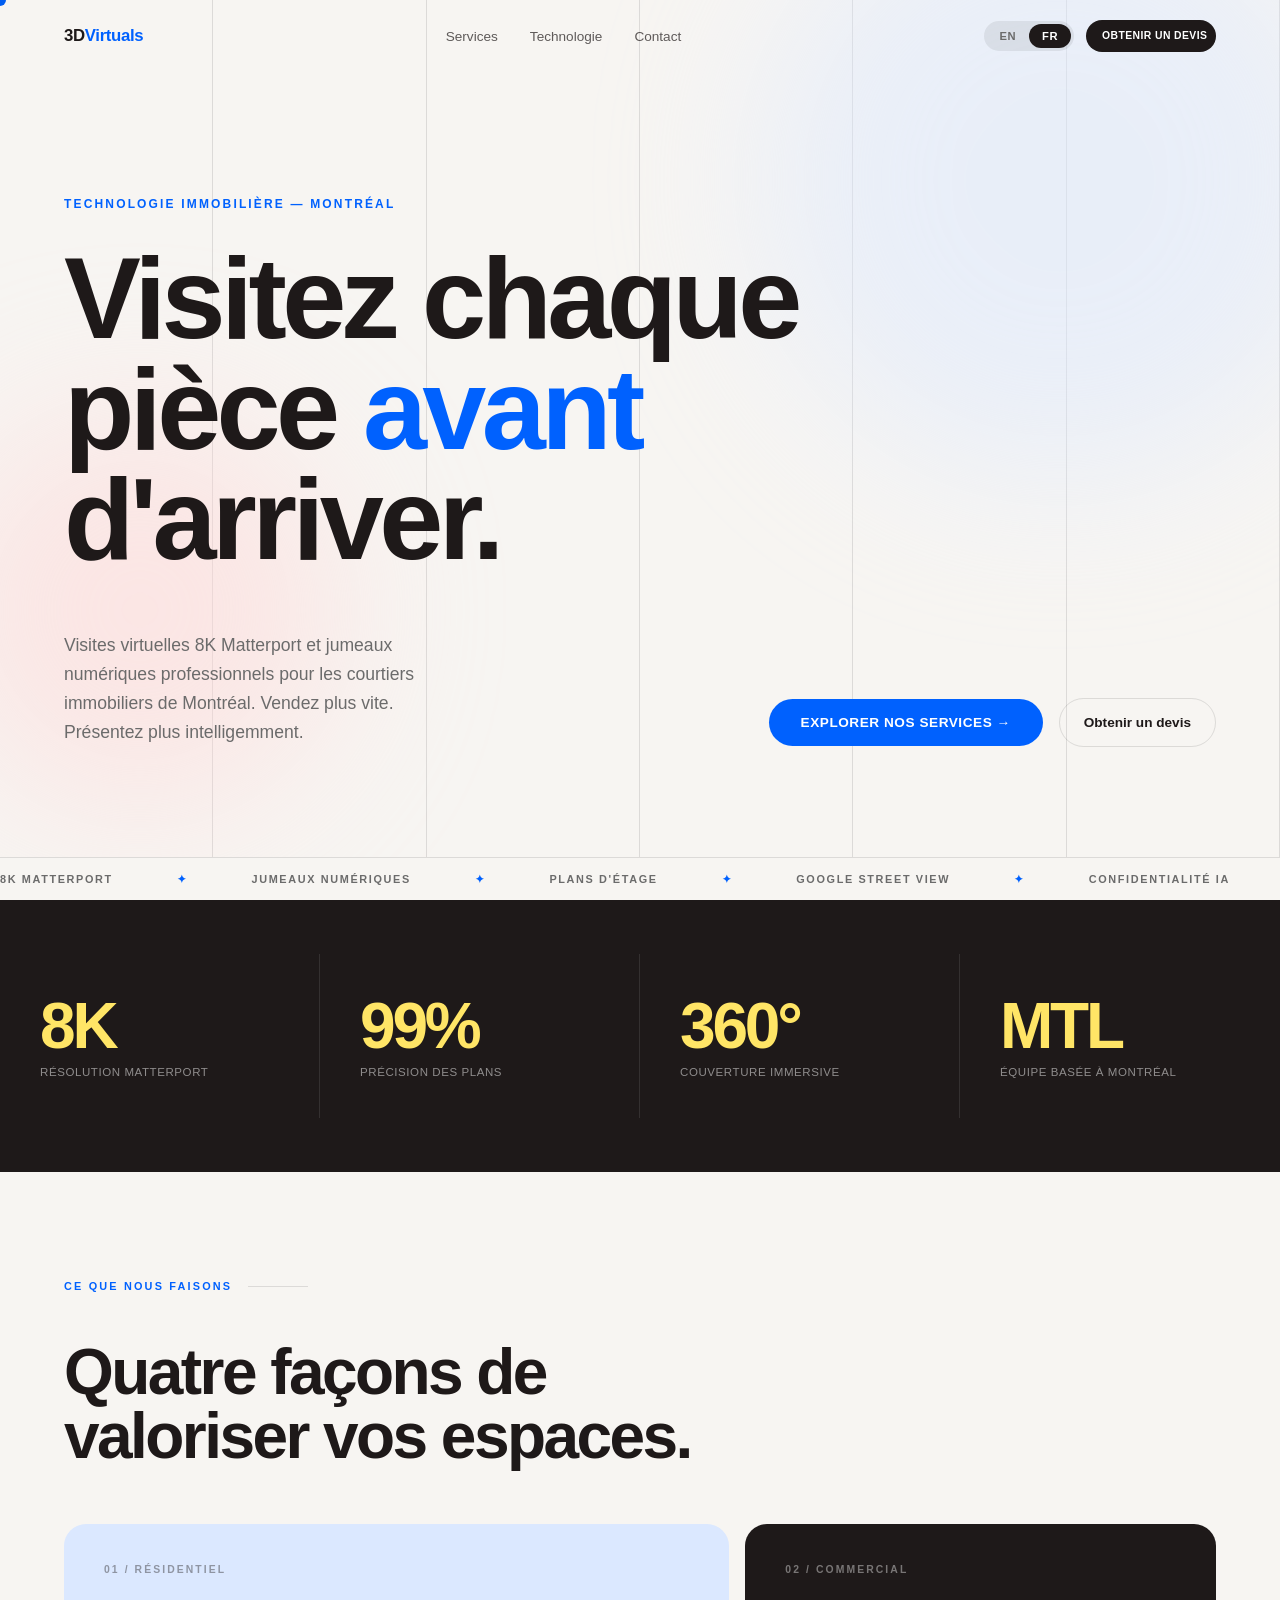
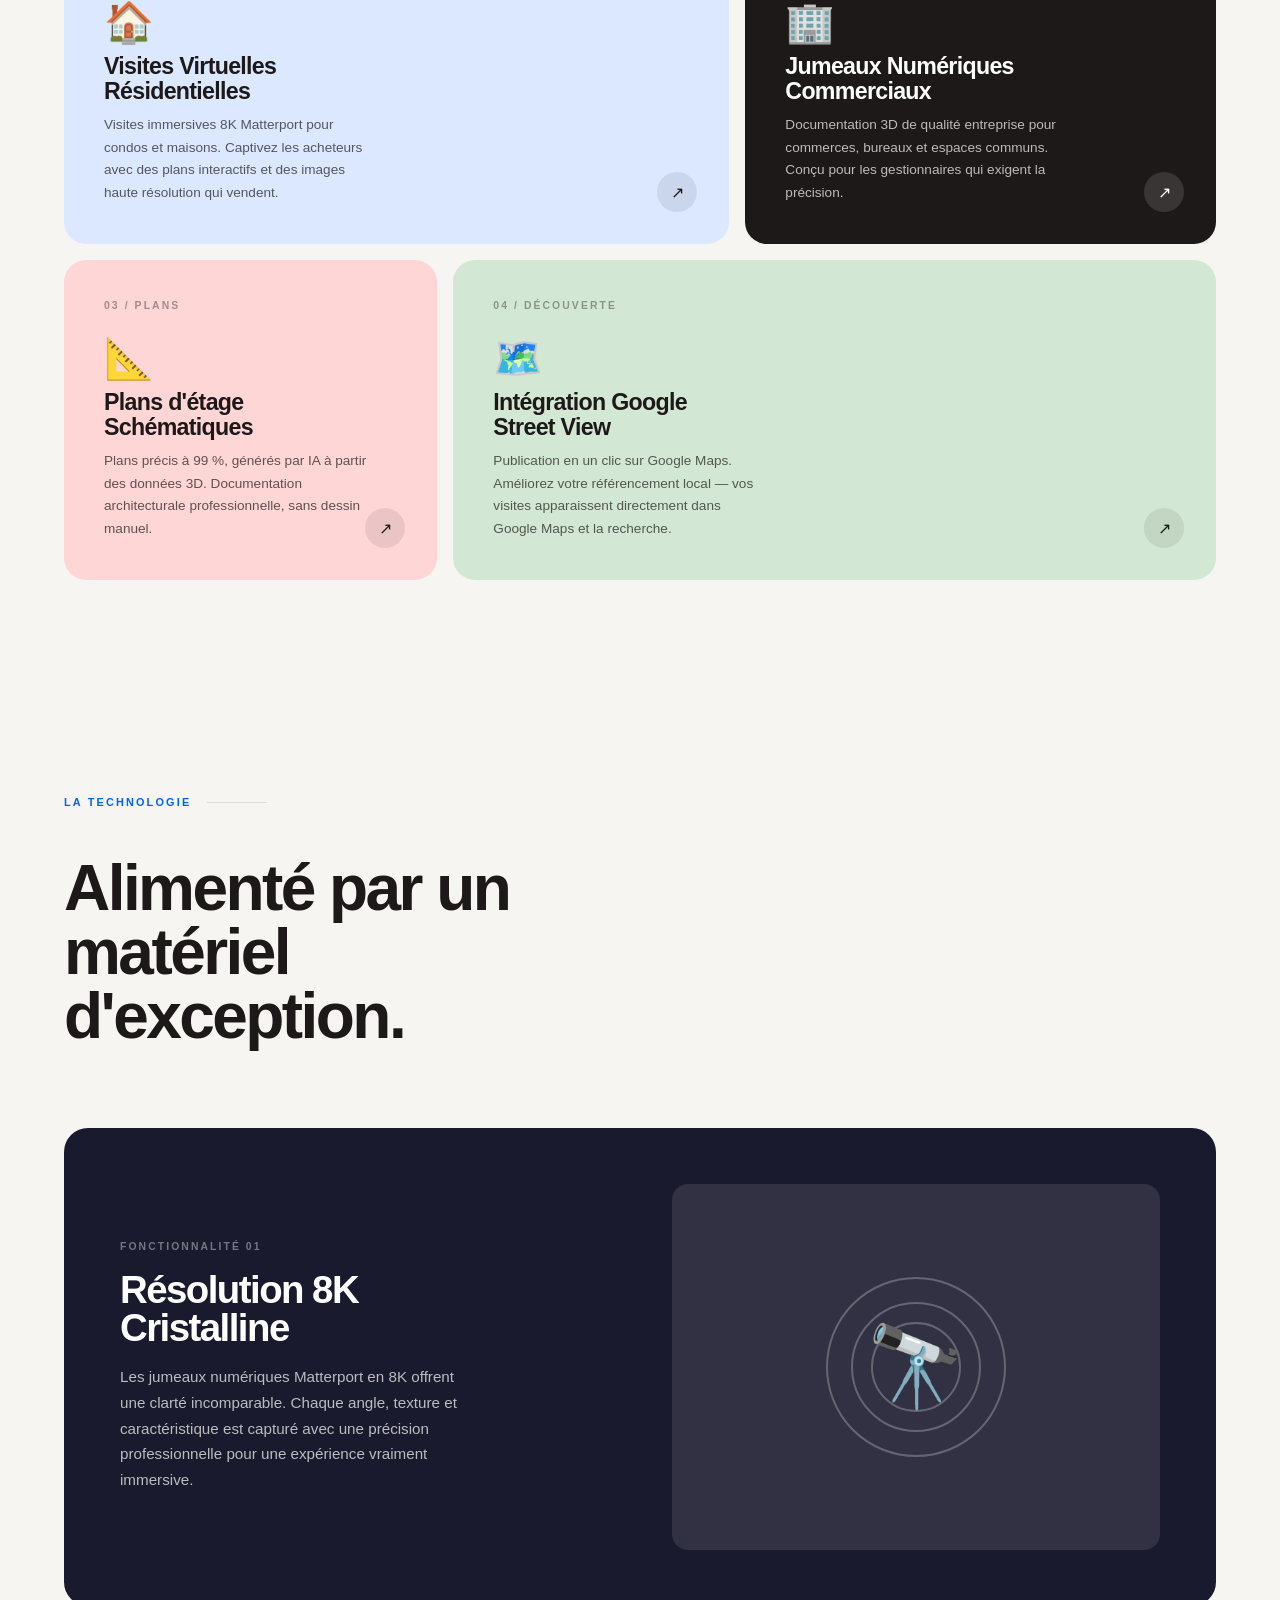
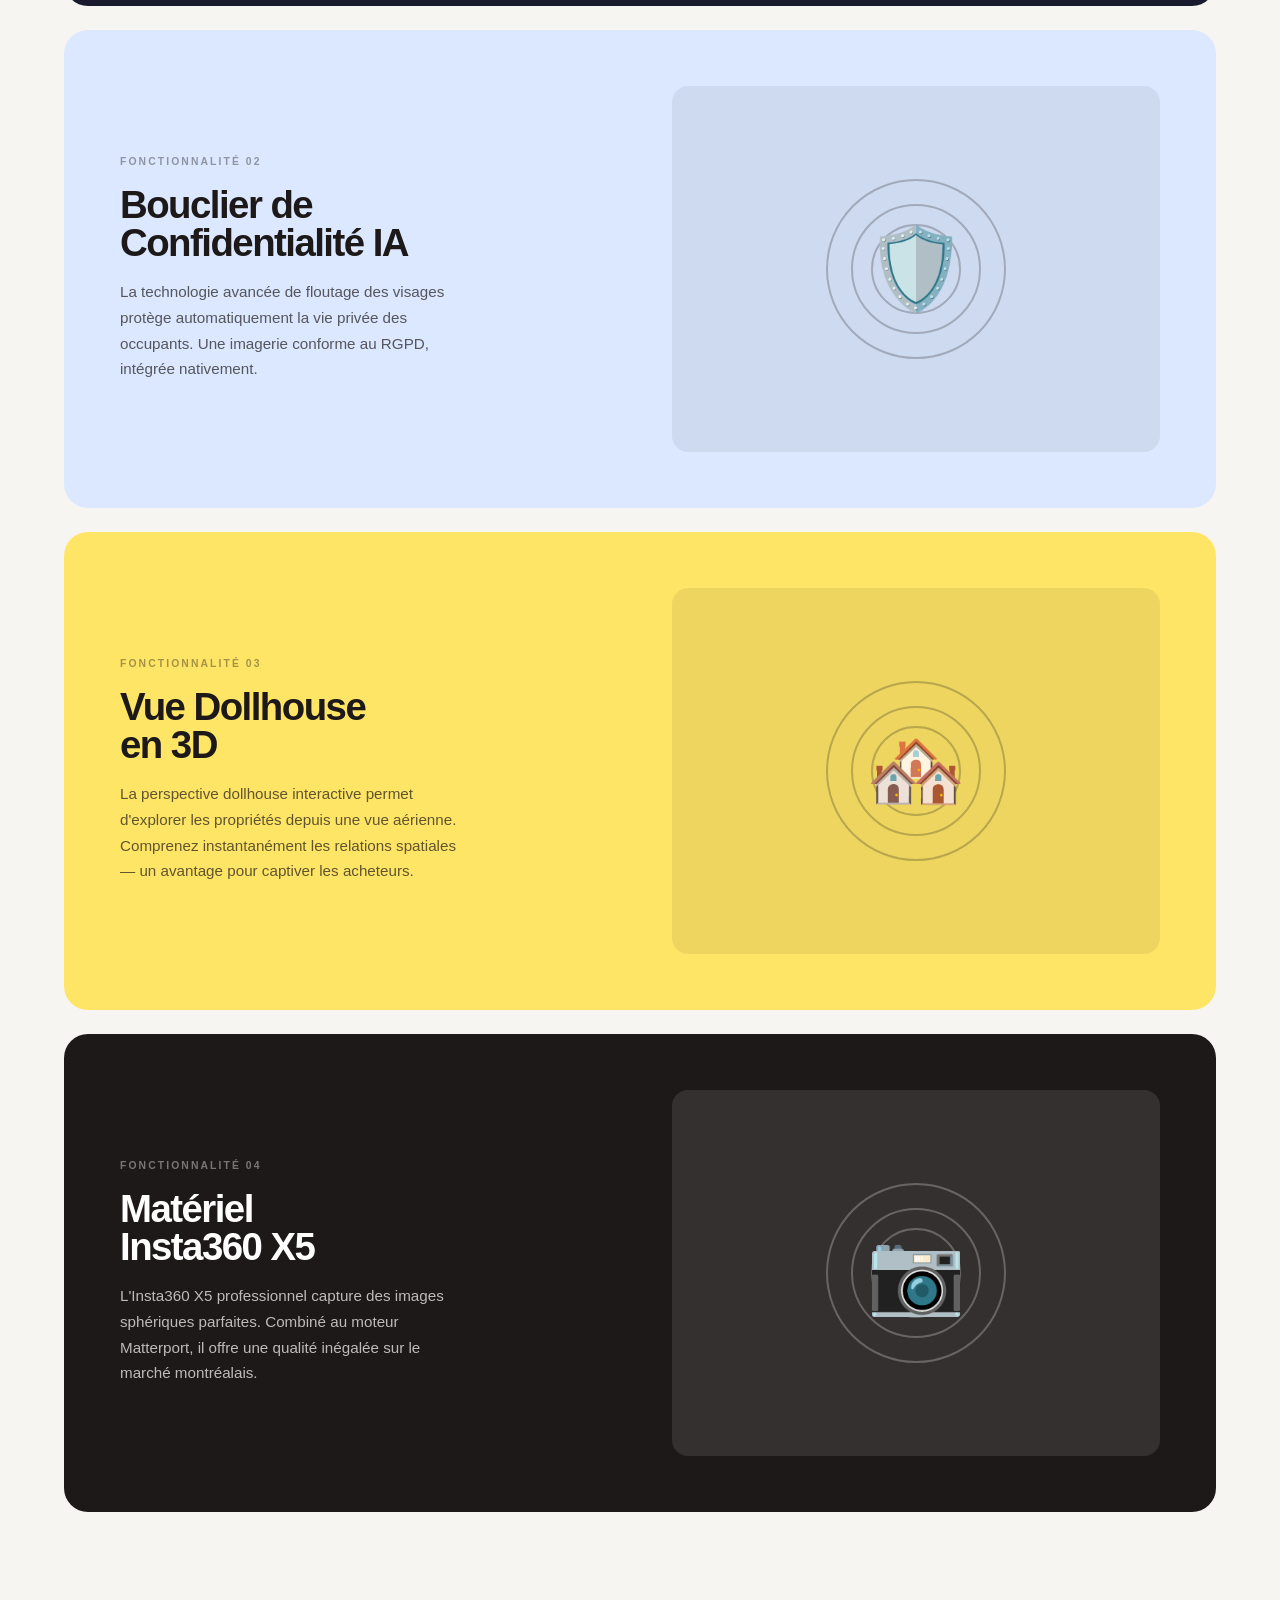
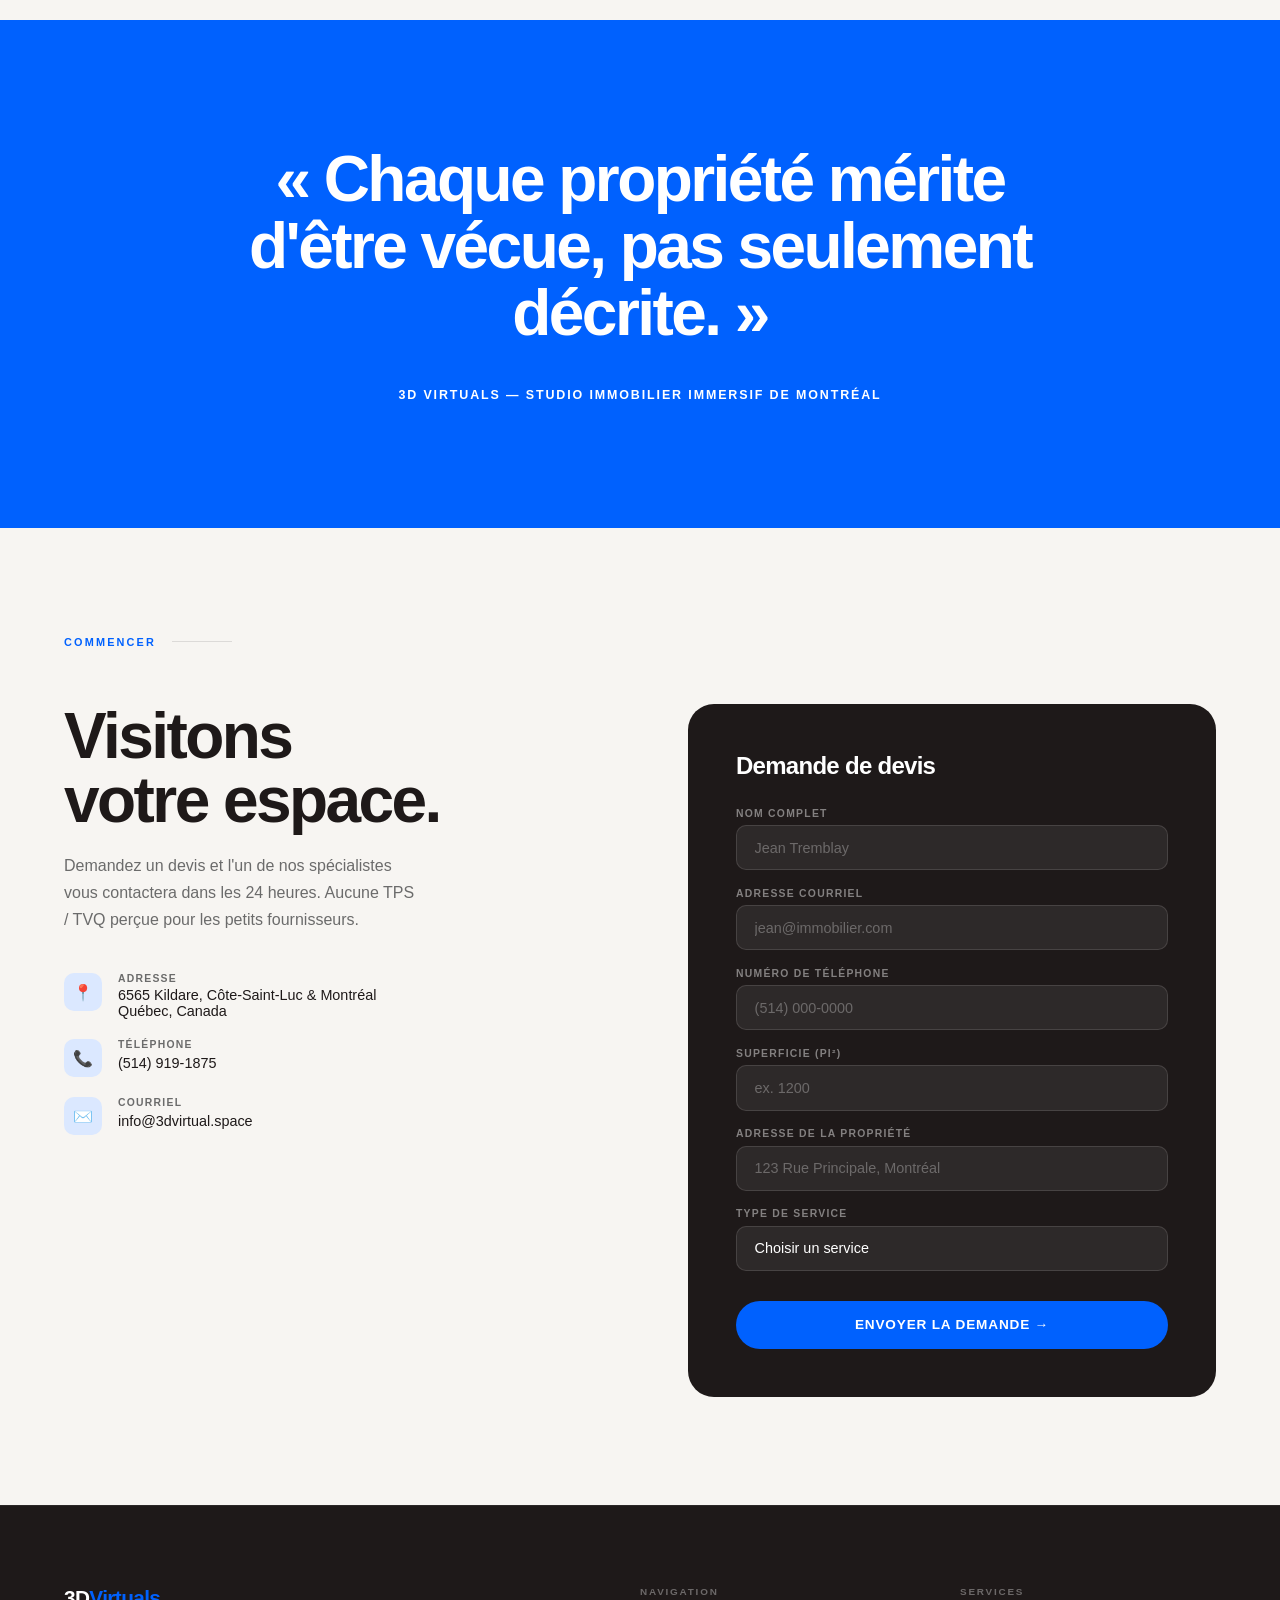
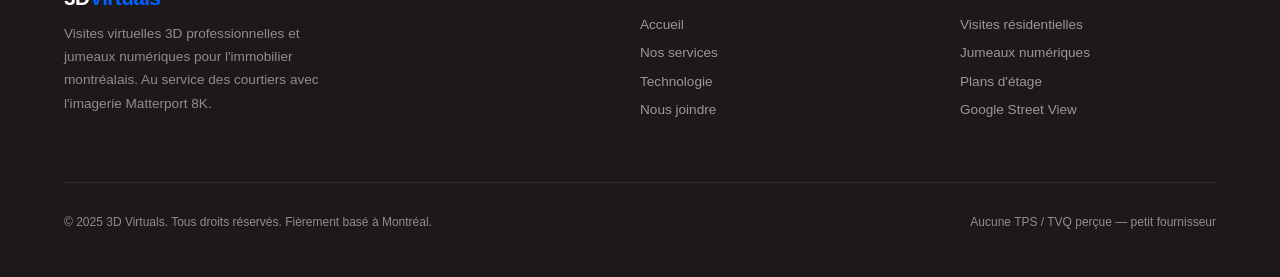
==== commit 3312709e: "Update index.html" ====
--- a/index.html
+++ b/index.html
@@ -1,610 +1,957 @@
 <!DOCTYPE html>
+
 <html lang="fr">
 <head>
-<meta charset="UTF-8"/>
-<meta name="viewport" content="width=device-width,initial-scale=1.0"/>
+<meta charset="UTF-8" />
+<meta name="viewport" content="width=device-width, initial-scale=1.0" />
 <title>3D Virtuals — Visites Virtuelles 3D | Montréal</title>
-<meta name="description" content="Visites virtuelles 8K Matterport et jumeaux numériques pour l'immobilier montréalais. (514) 919-1875"/>
-<meta name="theme-color" content="#0061FE"/>
+<meta name="description" content="Visites virtuelles 8K Matterport et jumeaux numériques pour l'immobilier montréalais. Plans d'étage, Google Street View, confidentialité IA. (514) 919-1875" />
+<meta property="og:title" content="3D Virtuals — Visites Virtuelles 3D | Montréal" />
+<meta property="og:description" content="Visites virtuelles 8K Matterport professionnelles pour courtiers immobiliers de Montréal." />
+<meta property="og:type" content="website" />
+<meta name="theme-color" content="#0061FE" />
+
 <style>
-:root{
-  --ink:#111010;--canvas:#F8F6F3;--blue:#0061FE;
-  --pale-blue:#E0ECFF;--blush:#FFE0E0;--sage:#D6EDD8;
-  --slate:#1C1C1E;--mid:#666;--light:#AAA;--yellow:#FFE14D;
-  --rule:rgba(17,16,16,.09);--rule-l:rgba(17,16,16,.05);
-  --ease-el:cubic-bezier(.34,1.56,.64,1);--ease-out:cubic-bezier(.16,1,.3,1);
-  --max:1300px;--pad:clamp(20px,5vw,80px);
-}
+/* ============================================================
+   DESIGN TOKENS
+   ============================================================ */
+:root {
+  --ink:       #1E1919;
+  --canvas:    #F7F5F2;
+  --blue:      #0061FE;
+  --pale-blue: #DBE8FF;
+  --blush:     #FFD6D6;
+  --sage:      #D3E8D4;
+  --slate:     #2C2C2E;
+  --mid:       #6B6B6B;
+  --yellow:    #FFE566;
+  --rule:      rgba(30,25,25,.12);
+  --ease-el:   cubic-bezier(0.34,1.56,0.64,1);
+  --ease-out:  cubic-bezier(0.16,1,0.3,1);
+}
+
+/* ============================================================
+   RESET
+   ============================================================ */
 *,*::before,*::after{box-sizing:border-box;margin:0;padding:0;}
 html{scroll-behavior:smooth;font-size:16px;scroll-padding-top:80px;}
-body{font-family:"Helvetica Neue",Helvetica,Arial,sans-serif;background:var(--canvas);color:var(--ink);overflow-x:hidden;-webkit-font-smoothing:antialiased;}
-.wrap{max-width:var(--max);margin:0 auto;padding:0 var(--pad);}
-
-/* Cursor */
+body{
+  font-family:"Helvetica Neue",Helvetica,Arial,sans-serif;
+  background:var(--canvas);
+  color:var(--ink);
+  overflow-x:hidden;
+}
+
+/* ============================================================
+   CURSOR
+   ============================================================ */
 @media(pointer:fine){
   body{cursor:none;}
-  #cursor{width:10px;height:10px;background:var(--blue);border-radius:50%;position:fixed;top:0;left:0;pointer-events:none;z-index:9999;transform:translate(-50%,-50%);transition:width .3s var(--ease-el),height .3s var(--ease-el);mix-blend-mode:multiply;}
-  #cursor.hov{width:40px;height:40px;opacity:.22;}
+  #cursor{
+    width:12px;height:12px;background:var(--blue);border-radius:50%;
+    position:fixed;top:0;left:0;pointer-events:none;z-index:9999;
+    transform:translate(-50%,-50%);
+    transition:width .25s var(--ease-el),height .25s var(--ease-el);
+    mix-blend-mode:multiply;
+  }
+  #cursor.hov{width:48px;height:48px;opacity:.3;}
 }
 @media(pointer:coarse){#cursor{display:none;}}
 
-/* Keyframes */
-@keyframes fadeUp{from{opacity:0;transform:translateY(28px);}to{opacity:1;transform:none;}}
+/* ============================================================
+   KEYFRAMES
+   ============================================================ */
+@keyframes fadeUp{from{opacity:0;transform:translateY(40px);}to{opacity:1;transform:translateY(0);}}
 @keyframes marquee{from{transform:translateX(0);}to{transform:translateX(-50%);}}
-@keyframes pulseR{0%{transform:scale(.7);opacity:.3;}100%{transform:scale(1.5);opacity:0;}}
-@keyframes orbDrift{0%,100%{transform:translateY(0);}50%{transform:translateY(-20px);}}
-@keyframes shake{0%,100%{transform:translateX(0);}25%{transform:translateX(-5px);}75%{transform:translateX(5px);}}
-
-.reveal{opacity:0;transform:translateY(24px);transition:opacity .65s var(--ease-out),transform .65s var(--ease-out);}
-.reveal.in{opacity:1;transform:none;}
-
-/* ── NAV ── */
-nav{position:fixed;top:0;left:0;right:0;z-index:900;height:66px;transition:background .3s,box-shadow .3s;}
-nav .wrap{height:100%;display:flex;align-items:center;justify-content:space-between;gap:2rem;}
-nav.scrolled{background:rgba(248,246,243,.95);backdrop-filter:blur(18px);-webkit-backdrop-filter:blur(18px);box-shadow:0 1px 0 var(--rule);}
-.nav-logo{font-size:1.05rem;font-weight:800;letter-spacing:-.03em;color:var(--ink);text-decoration:none;flex-shrink:0;}
+@keyframes pulseR{0%{transform:scale(.7);opacity:.4;}100%{transform:scale(1.3);opacity:0;}}
+@keyframes orbFloat{0%,100%{transform:translateY(0);}50%{transform:translateY(-28px);}}
+
+/* Scroll reveal */
+.reveal{opacity:0;transform:translateY(36px);transition:opacity .75s var(--ease-out),transform .75s var(--ease-out);}
+.reveal.in{opacity:1;transform:translateY(0);}
+
+/* ============================================================
+   NAV
+   ============================================================ */
+nav{
+  position:fixed;top:0;left:0;right:0;z-index:900;
+  padding:0 5vw;height:72px;
+  display:flex;align-items:center;justify-content:space-between;
+  transition:background .4s;
+}
+nav.scrolled{background:rgba(247,245,242,.92);backdrop-filter:blur(12px);border-bottom:1px solid var(--rule);}
+.nav-logo{font-size:1.05rem;font-weight:800;letter-spacing:-.02em;color:var(--ink);text-decoration:none;flex-shrink:0;}
 .nav-logo span{color:var(--blue);}
-.nav-center{display:flex;gap:2.2rem;list-style:none;flex:1;justify-content:center;}
-.nav-center a{font-size:.76rem;font-weight:500;color:var(--ink);text-decoration:none;letter-spacing:.04em;opacity:.5;transition:opacity .18s;}
-.nav-center a:hover{opacity:1;}
-@media(max-width:768px){.nav-center{display:none;}}
-.nav-right{display:flex;align-items:center;gap:.55rem;flex-shrink:0;}
-.lang-toggle{display:flex;align-items:center;background:rgba(17,16,16,.07);border-radius:100px;padding:3px;}
-.lang-btn{font-size:.62rem;font-weight:700;letter-spacing:.08em;text-transform:uppercase;padding:.3rem .68rem;border-radius:100px;border:none;background:transparent;color:var(--mid);cursor:pointer;transition:background .18s,color .18s;}
+.nav-links{display:flex;gap:2rem;list-style:none;}
+.nav-links a{font-size:.85rem;font-weight:500;color:var(--ink);text-decoration:none;opacity:.7;transition:opacity .2s;}
+.nav-links a:hover{opacity:1;}
+@media(max-width:700px){.nav-links{display:none;}}
+.nav-right{display:flex;align-items:center;gap:.75rem;flex-shrink:0;}
+
+/* Lang toggle */
+.lang-toggle{display:flex;align-items:center;background:rgba(30,25,25,.08);border-radius:100px;padding:3px;}
+.lang-btn{
+  font-size:.7rem;font-weight:700;letter-spacing:.06em;text-transform:uppercase;
+  padding:.36rem .8rem;border-radius:100px;border:none;
+  background:transparent;color:var(--mid);cursor:pointer;
+  transition:background .2s,color .2s;
+}
 .lang-btn.active{background:var(--ink);color:#fff;}
 .lang-btn:not(.active):hover{color:var(--ink);}
-.nav-cta{background:var(--ink);color:#fff;font-size:.63rem;font-weight:700;letter-spacing:.06em;text-transform:uppercase;padding:.55rem 1.1rem;border-radius:100px;text-decoration:none;white-space:nowrap;display:inline-block;line-height:1.3;transition:background .2s,transform .2s var(--ease-el);}
+
+/* CTA */
+.nav-cta{
+  background:var(--ink);color:#fff;
+  font-size:.65rem;font-weight:700;letter-spacing:.04em;text-transform:uppercase;
+  padding:.6rem 1rem;border-radius:100px;text-decoration:none;
+  white-space:nowrap;max-width:130px;text-align:center;line-height:1.3;
+  display:inline-block;
+  transition:background .2s var(--ease-el),transform .2s var(--ease-el);
+}
 .nav-cta:hover{background:var(--blue);transform:scale(1.04);}
 
-/* ── HERO ── */
-#hero{min-height:100svh;background:var(--canvas);display:grid;grid-template-rows:1fr auto;position:relative;overflow:hidden;}
-.hero-inner{display:flex;flex-direction:column;justify-content:flex-end;width:100%;max-width:var(--max);margin:0 auto;padding:120px var(--pad) 88px;}
-.grid-lines{position:absolute;inset:0;pointer-events:none;display:grid;grid-template-columns:repeat(8,1fr);}
-.grid-lines span{border-right:1px solid var(--rule-l);}
-.orb{position:absolute;border-radius:50%;filter:blur(90px);opacity:.42;pointer-events:none;}
-.orb-1{width:680px;height:680px;background:var(--pale-blue);top:-160px;right:-90px;animation:orbDrift 9s ease-in-out infinite;}
-.orb-2{width:480px;height:480px;background:var(--blush);bottom:0;left:-90px;animation:orbDrift 11s ease-in-out 1s infinite reverse;}
-.hero-eyebrow{font-size:.65rem;font-weight:700;letter-spacing:.22em;text-transform:uppercase;color:var(--blue);margin-bottom:1.75rem;display:flex;align-items:center;gap:.7rem;animation:fadeUp .65s .2s var(--ease-out) both;}
-.hero-eyebrow::before{content:'';width:24px;height:1px;background:var(--blue);}
-.hero-headline{font-size:clamp(3rem,6vw,7rem);font-weight:900;line-height:.94;letter-spacing:-.045em;color:var(--ink);max-width:13ch;animation:fadeUp .85s .38s var(--ease-out) both;}
+/* ============================================================
+   HERO
+   ============================================================ */
+#hero{
+  min-height:max(100svh,600px);background:var(--canvas);
+  display:flex;flex-direction:column;justify-content:flex-end;
+  padding:0 5vw 9vh;position:relative;overflow:hidden;
+}
+.grid-lines{position:absolute;inset:0;pointer-events:none;display:grid;grid-template-columns:repeat(6,1fr);}
+.grid-lines span{border-right:1px solid var(--rule);height:100%;}
+.orb{position:absolute;border-radius:50%;filter:blur(80px);opacity:.5;pointer-events:none;}
+.orb-1{width:600px;height:600px;background:var(--pale-blue);top:-120px;right:-80px;animation:orbFloat 8s ease-in-out infinite;}
+.orb-2{width:400px;height:400px;background:var(--blush);bottom:10%;left:-60px;animation:orbFloat 10s ease-in-out infinite reverse;}
+
+.hero-eyebrow{
+  font-size:.75rem;font-weight:700;letter-spacing:.18em;text-transform:uppercase;
+  color:var(--blue);margin-bottom:2rem;
+  animation:fadeUp .8s .3s var(--ease-out) both;
+}
+.hero-headline{
+  font-size:clamp(3rem,9vw,9rem);font-weight:900;line-height:.96;
+  letter-spacing:-.04em;color:var(--ink);max-width:16ch;
+  animation:fadeUp 1s .5s var(--ease-out) both;
+}
 .hero-headline em{font-style:normal;color:var(--blue);}
-.hero-foot{display:grid;grid-template-columns:1fr auto;gap:4rem;align-items:flex-end;margin-top:3.2rem;animation:fadeUp .75s .6s var(--ease-out) both;}
-@media(max-width:600px){.hero-foot{grid-template-columns:1fr;gap:1.75rem;}}
-.hero-sub{font-size:.95rem;color:var(--mid);line-height:1.75;max-width:42ch;}
-.hero-actions{display:flex;gap:.7rem;flex-wrap:wrap;}
-.btn-primary{background:var(--blue);color:#fff;font-size:.74rem;font-weight:700;letter-spacing:.05em;text-transform:uppercase;padding:.82rem 1.65rem;border-radius:100px;border:none;text-decoration:none;display:inline-flex;align-items:center;gap:.4rem;transition:transform .22s var(--ease-el),box-shadow .22s;cursor:pointer;}
-.btn-primary:hover{transform:translateY(-2px);box-shadow:0 10px 28px rgba(0,97,254,.26);}
-.btn-ghost{background:transparent;color:var(--ink);font-size:.74rem;font-weight:600;padding:.8rem 1.5rem;border:1.5px solid rgba(17,16,16,.18);border-radius:100px;text-decoration:none;transition:border-color .18s,background .18s,color .18s;cursor:pointer;}
+.hero-sub-row{
+  margin-top:3.5rem;display:flex;align-items:flex-end;
+  justify-content:space-between;gap:2rem;flex-wrap:wrap;
+  animation:fadeUp .9s .8s var(--ease-out) both;
+  padding-bottom:clamp(70px,8vh,100px);
+}
+.hero-sub{font-size:1.1rem;font-weight:400;color:var(--mid);max-width:38ch;line-height:1.65;}
+.hero-actions{display:flex;gap:1rem;align-items:center;flex-shrink:0;}
+
+.btn-primary{
+  background:var(--blue);color:#fff;
+  font-size:.85rem;font-weight:700;letter-spacing:.04em;text-transform:uppercase;
+  padding:1rem 2rem;border-radius:100px;border:none;
+  text-decoration:none;display:inline-flex;align-items:center;gap:.5rem;
+  transition:transform .25s var(--ease-el),box-shadow .25s;cursor:pointer;
+}
+.btn-primary:hover{transform:scale(1.05) translateY(-2px);box-shadow:0 16px 40px rgba(0,97,254,.3);}
+.btn-ghost{
+  background:transparent;color:var(--ink);font-size:.85rem;font-weight:600;
+  padding:1rem 1.5rem;border:1.5px solid var(--rule);border-radius:100px;
+  text-decoration:none;transition:border-color .2s,background .2s,color .2s;cursor:pointer;
+}
 .btn-ghost:hover{border-color:var(--ink);background:var(--ink);color:#fff;}
-.marquee-wrap{border-top:1px solid var(--rule);background:var(--canvas);padding:.8rem 0;overflow:hidden;}
-.marquee-track{display:flex;gap:4rem;white-space:nowrap;animation:marquee 22s linear infinite;width:max-content;}
-.marquee-track span{font-size:.6rem;font-weight:700;letter-spacing:.18em;text-transform:uppercase;color:var(--light);flex-shrink:0;}
+
+/* Marquee */
+.marquee-wrap{
+  position:absolute;bottom:0;left:0;right:0;overflow:hidden;
+  border-top:1px solid var(--rule);background:var(--canvas);padding:.9rem 0;
+}
+.marquee-track{display:flex;gap:4rem;white-space:nowrap;animation:marquee 20s linear infinite;width:max-content;}
+.marquee-track span{font-size:.68rem;font-weight:700;letter-spacing:.15em;text-transform:uppercase;color:var(--mid);flex-shrink:0;}
 .marquee-dot{color:var(--blue)!important;}
 
-/* ── STATS ── */
-#stats{background:var(--ink);}
-#stats .wrap{display:grid;grid-template-columns:repeat(4,1fr);border-left:1px solid rgba(255,255,255,.05);}
-@media(max-width:640px){#stats .wrap{grid-template-columns:repeat(2,1fr);}}
-.stat-item{padding:3.2rem 2.8rem;border-right:1px solid rgba(255,255,255,.06);border-bottom:1px solid rgba(255,255,255,.06);}
-@media(max-width:640px){.stat-item:nth-child(2){border-right:none;}}
-.stat-num{font-size:clamp(2.6rem,4vw,4.2rem);font-weight:900;letter-spacing:-.055em;line-height:1;color:var(--yellow);}
-.stat-rule{width:24px;height:2px;background:rgba(255,255,255,.12);margin:.85rem 0 .5rem;}
-.stat-label{font-size:.6rem;font-weight:600;color:rgba(255,255,255,.35);letter-spacing:.12em;text-transform:uppercase;}
-
-/* ── SECTION CHROME ── */
-.sec{padding:clamp(60px,8vw,120px) 0;}
-.eyebrow{font-size:.6rem;font-weight:700;letter-spacing:.22em;text-transform:uppercase;color:var(--blue);margin-bottom:1.75rem;display:flex;align-items:center;gap:.65rem;}
-.eyebrow::before{content:'';width:20px;height:1px;background:var(--blue);}
-.sec-h2{font-size:clamp(2.2rem,3.6vw,4.4rem);font-weight:900;letter-spacing:-.04em;line-height:.97;color:var(--ink);}
-
-/* ── SERVICES ── */
+/* ============================================================
+   SECTION BASE
+   ============================================================ */
+section{padding:12vh 5vw;position:relative;}
+.section-label{
+  font-size:.68rem;font-weight:700;letter-spacing:.2em;text-transform:uppercase;
+  color:var(--blue);margin-bottom:3rem;display:flex;align-items:center;gap:1rem;
+}
+.section-label::after{content:'';flex:1;height:1px;background:var(--rule);max-width:60px;}
+.section-h2{font-size:clamp(2.2rem,5vw,5.5rem);font-weight:900;letter-spacing:-.04em;line-height:1;color:var(--ink);}
+
+/* ============================================================
+   STATS
+   ============================================================ */
+#stats{
+  background:var(--ink);color:#fff;padding:6vh 0;
+  display:grid;grid-template-columns:repeat(4,1fr);
+}
+@media(max-width:700px){#stats{grid-template-columns:repeat(2,1fr);}}
+.stat-item{padding:2.5rem 2.5rem;border-right:1px solid rgba(255,255,255,.1);}
+.stat-item:last-child{border-right:none;}
+@media(max-width:700px){.stat-item:nth-child(2){border-right:none;}.stat-item:nth-child(3){border-right:1px solid rgba(255,255,255,.1);}}
+.stat-num{font-size:clamp(2.5rem,5vw,5rem);font-weight:900;letter-spacing:-.05em;line-height:1;color:var(--yellow);}
+.stat-label{font-size:.72rem;font-weight:500;color:rgba(255,255,255,.5);margin-top:.5rem;letter-spacing:.05em;text-transform:uppercase;}
+
+/* ============================================================
+   SERVICES
+   ============================================================ */
 #services{background:var(--canvas);}
-.svc-intro-row{display:grid;grid-template-columns:1fr 1fr;gap:4rem;align-items:flex-end;margin-bottom:3.5rem;}
-@media(max-width:768px){.svc-intro-row{grid-template-columns:1fr;gap:1.25rem;}}
-.svc-intro-copy{font-size:.9rem;color:var(--mid);line-height:1.78;max-width:40ch;}
-
-/* 3-up top row */
-.svc-top{display:grid;grid-template-columns:5fr 3.5fr 3.5fr;gap:12px;margin-bottom:12px;}
-@media(max-width:900px){.svc-top{grid-template-columns:1fr;}}
-/* bottom wide */
-.svc-bot{display:grid;grid-template-columns:1fr;gap:12px;}
-.svc-card{border-radius:18px;padding:2.5rem;display:flex;flex-direction:column;position:relative;overflow:hidden;transition:transform .35s var(--ease-out),box-shadow .35s;}
-.svc-card:hover{transform:translateY(-4px);box-shadow:0 18px 44px rgba(0,0,0,.09);}
-.svc-card.c1{background:var(--pale-blue);min-height:340px;}
-.svc-card.c2{background:var(--ink);color:#fff;min-height:280px;}
-.svc-card.c3{background:var(--blush);min-height:280px;}
-.svc-tag{font-size:.56rem;font-weight:700;letter-spacing:.2em;text-transform:uppercase;opacity:.38;margin-bottom:auto;padding-bottom:2rem;}
-.svc-icon-box{width:46px;height:46px;border-radius:12px;background:rgba(17,16,16,.09);display:flex;align-items:center;justify-content:center;font-size:1.35rem;margin-bottom:1rem;}
-.svc-card.c2 .svc-icon-box{background:rgba(255,255,255,.1);}
-.svc-ttl{font-size:1.2rem;font-weight:800;letter-spacing:-.03em;line-height:1.15;margin-bottom:.45rem;}
-.svc-card.c1 .svc-ttl{font-size:1.45rem;}
-.svc-desc{font-size:.8rem;line-height:1.72;opacity:.62;max-width:30ch;}
-.svc-card.c1 .svc-desc{max-width:34ch;}
-.svc-arr{position:absolute;top:2.2rem;right:2.2rem;width:32px;height:32px;border-radius:50%;display:flex;align-items:center;justify-content:center;font-size:.78rem;background:rgba(17,16,16,.08);transition:transform .22s var(--ease-el),background .2s,color .2s;}
-.svc-card.c2 .svc-arr{background:rgba(255,255,255,.1);}
-.svc-card:hover .svc-arr{transform:translate(3px,-3px);background:var(--blue);color:#fff;}
-
-/* Wide card */
-.svc-wide{background:var(--slate);color:#fff;border-radius:18px;padding:2.5rem 3rem;display:grid;grid-template-columns:1fr auto;gap:3rem;align-items:center;transition:box-shadow .35s;}
-.svc-wide:hover{box-shadow:0 20px 50px rgba(0,0,0,.2);}
-@media(max-width:768px){.svc-wide{grid-template-columns:1fr;gap:2rem;}}
-.svc-wide-lbl{font-size:.56rem;font-weight:700;letter-spacing:.2em;text-transform:uppercase;opacity:.28;margin-bottom:1rem;}
-.svc-wide-ttl{font-size:1.5rem;font-weight:800;letter-spacing:-.03em;margin-bottom:.55rem;}
-.svc-wide-desc{font-size:.82rem;line-height:1.73;opacity:.55;max-width:38ch;}
-.svc-stats{display:flex;align-items:center;gap:2rem;flex-shrink:0;}
-@media(max-width:768px){.svc-stats{flex-wrap:wrap;gap:1.5rem;}}
-.svc-stat{text-align:center;}
-.svc-stat-n{font-size:2.2rem;font-weight:900;letter-spacing:-.05em;color:var(--yellow);line-height:1;}
-.svc-stat-l{font-size:.58rem;font-weight:600;letter-spacing:.1em;text-transform:uppercase;color:rgba(255,255,255,.32);margin-top:.3rem;}
-.svc-divider{width:1px;height:52px;background:rgba(255,255,255,.09);}
-@media(max-width:768px){.svc-divider{display:none;}}
-
-/* ── TECHNOLOGY ── */
-#technology{background:#0D0D0F;color:#fff;}
-#technology .eyebrow{color:rgba(255,255,255,.35);}
-#technology .eyebrow::before{background:rgba(255,255,255,.2);}
-#technology .sec-h2{color:#fff;}
-.tech-top{display:grid;grid-template-columns:1fr 1fr;gap:5rem;align-items:flex-end;margin-bottom:4.5rem;}
-@media(max-width:768px){.tech-top{grid-template-columns:1fr;gap:1.5rem;}}
-.tech-intro-p{font-size:.9rem;color:rgba(255,255,255,.4);line-height:1.78;max-width:40ch;}
-.tech-grid{display:grid;grid-template-columns:repeat(2,1fr);gap:1px;background:rgba(255,255,255,.06);}
-@media(max-width:768px){.tech-grid{grid-template-columns:1fr;}}
-.tech-cell{background:#0D0D0F;padding:3.2rem 2.8rem;display:flex;flex-direction:column;gap:1.1rem;position:relative;overflow:hidden;transition:background .28s;}
-.tech-cell:hover{background:rgba(255,255,255,.03);}
-.tech-cell::after{content:'';position:absolute;top:0;left:0;right:0;height:2px;background:linear-gradient(90deg,var(--blue),transparent);transform:scaleX(0);transform-origin:left;transition:transform .38s var(--ease-out);}
-.tech-cell:hover::after{transform:scaleX(1);}
-.tech-cell-n{font-size:.58rem;font-weight:700;letter-spacing:.2em;text-transform:uppercase;color:rgba(255,255,255,.22);}
-.tech-cell-ico{width:50px;height:50px;border-radius:14px;background:rgba(255,255,255,.07);display:flex;align-items:center;justify-content:center;font-size:1.45rem;}
-.tech-cell-ttl{font-size:1.35rem;font-weight:800;letter-spacing:-.03em;color:#fff;line-height:1.1;}
-.tech-cell-body{font-size:.82rem;line-height:1.76;color:rgba(255,255,255,.4);max-width:38ch;}
-
-/* ── QUOTE ── */
-#quote{background:var(--blue);padding:clamp(60px,7vw,100px) 0;}
-#quote .wrap{display:grid;grid-template-columns:auto 1fr;gap:3.5rem;align-items:center;}
-@media(max-width:768px){#quote .wrap{grid-template-columns:1fr;gap:1.5rem;}}
-.quote-mark{font-size:8rem;line-height:.65;font-weight:900;color:rgba(255,255,255,.12);font-family:Georgia,serif;user-select:none;}
-.quote-txt{font-size:clamp(1.45rem,2.6vw,2.6rem);font-weight:800;letter-spacing:-.03em;line-height:1.18;color:#fff;margin-bottom:1.4rem;}
-.quote-by{font-size:.65rem;font-weight:600;letter-spacing:.16em;text-transform:uppercase;color:rgba(255,255,255,.52);display:flex;align-items:center;gap:.65rem;}
-.quote-by::before{content:'';width:20px;height:1px;background:rgba(255,255,255,.4);}
-
-/* ── CONTACT ── */
+.services-grid{display:grid;grid-template-columns:repeat(12,1fr);gap:16px;margin-top:3.5rem;}
+@media(max-width:900px){.services-grid{grid-template-columns:1fr;}}
+.svc-card{
+  border-radius:22px;padding:2.5rem;
+  display:flex;flex-direction:column;justify-content:space-between;
+  min-height:320px;position:relative;overflow:hidden;
+  transition:transform .4s var(--ease-out);
+}
+.svc-card:hover{transform:translateY(-6px);}
+.svc-card:nth-child(1){grid-column:span 7;background:var(--pale-blue);}
+.svc-card:nth-child(2){grid-column:span 5;background:var(--ink);color:#fff;}
+.svc-card:nth-child(3){grid-column:span 4;background:var(--blush);}
+.svc-card:nth-child(4){grid-column:span 8;background:var(--sage);}
+@media(max-width:900px){
+  .svc-card:nth-child(1),.svc-card:nth-child(2),
+  .svc-card:nth-child(3),.svc-card:nth-child(4){grid-column:span 1;min-height:260px;}
+}
+.svc-number{font-size:.65rem;font-weight:700;letter-spacing:.2em;opacity:.4;text-transform:uppercase;}
+.svc-icon{font-size:2.5rem;line-height:1;margin-top:auto;margin-bottom:.75rem;}
+.svc-title{font-size:1.45rem;font-weight:900;letter-spacing:-.03em;line-height:1.1;margin-bottom:.6rem;}
+.svc-body{font-size:.85rem;line-height:1.65;opacity:.7;max-width:36ch;}
+.svc-arrow{
+  position:absolute;bottom:2rem;right:2rem;width:40px;height:40px;border-radius:50%;
+  display:flex;align-items:center;justify-content:center;font-size:1rem;
+  background:rgba(0,0,0,.08);transition:transform .25s var(--ease-el),background .2s;
+}
+.svc-card:nth-child(2) .svc-arrow{background:rgba(255,255,255,.12);}
+.svc-card:hover .svc-arrow{transform:translate(4px,-4px);background:var(--blue);color:#fff;}
+
+/* ============================================================
+   TECHNOLOGY
+   ============================================================ */
+#technology{background:var(--canvas);padding-bottom:0;}
+.tech-intro{margin-bottom:5rem;}
+.tech-cards-stack{display:flex;flex-direction:column;gap:1.5rem;padding-bottom:12vh;}
+.tech-card{
+  border-radius:24px;padding:3.5rem;
+  display:grid;grid-template-columns:1fr 1fr;gap:4rem;align-items:center;
+  position:sticky;top:90px;
+}
+@media(max-width:700px){.tech-card{grid-template-columns:1fr;gap:1.5rem;padding:2.5rem;}}
+.tech-card:nth-child(1){background:#1A1A2E;color:#fff;z-index:10;}
+.tech-card:nth-child(2){background:var(--pale-blue);z-index:11;}
+.tech-card:nth-child(3){background:var(--yellow);z-index:12;}
+.tech-card:nth-child(4){background:var(--ink);color:#fff;z-index:13;}
+.tech-card-num{font-size:.65rem;font-weight:700;letter-spacing:.2em;text-transform:uppercase;opacity:.4;margin-bottom:1.2rem;}
+.tech-card-title{font-size:clamp(1.8rem,3vw,3rem);font-weight:900;letter-spacing:-.04em;line-height:1;margin-bottom:1rem;}
+.tech-card-body{font-size:.95rem;line-height:1.7;opacity:.7;max-width:42ch;}
+.tech-card-visual{
+  aspect-ratio:4/3;border-radius:16px;
+  display:flex;align-items:center;justify-content:center;font-size:5rem;
+  background:rgba(255,255,255,.1);position:relative;overflow:hidden;
+}
+@media(max-width:700px){.tech-card-visual{display:none;}}
+.tech-card:nth-child(2) .tech-card-visual{background:rgba(0,0,0,.06);}
+.tech-card:nth-child(3) .tech-card-visual{background:rgba(0,0,0,.07);}
+.pulse-ring{
+  position:absolute;border-radius:50%;border:2px solid currentColor;opacity:.25;
+  animation:pulseR 2.4s ease-out infinite;
+}
+.pulse-ring:nth-child(2){width:90px;height:90px;}
+.pulse-ring:nth-child(3){animation-delay:.7s;width:130px;height:130px;}
+.pulse-ring:nth-child(4){animation-delay:1.4s;width:180px;height:180px;}
+
+/* ============================================================
+   QUOTE
+   ============================================================ */
+#quote{background:var(--blue);color:#fff;padding:14vh 5vw;text-align:center;}
+.quote-text{
+  font-size:clamp(1.8rem,5vw,5rem);font-weight:900;
+  letter-spacing:-.04em;line-height:1.05;max-width:22ch;margin:0 auto 2.5rem;
+}
+.quote-attr{font-size:.78rem;font-weight:600;letter-spacing:.15em;text-transform:uppercase;opacity:.6;}
+
+/* ============================================================
+   CONTACT
+   ============================================================ */
 #contact{background:var(--canvas);}
-.contact-top{margin-bottom:3.5rem;}
-.contact-cols{display:grid;grid-template-columns:4fr 5fr;gap:5rem;align-items:start;}
-@media(max-width:900px){.contact-cols{grid-template-columns:1fr;gap:3rem;}}
-.contact-sticky{position:sticky;top:90px;}
-.contact-p{font-size:.88rem;color:var(--mid);line-height:1.78;max-width:36ch;margin:1.25rem 0 2.5rem;}
-.ci-list{display:flex;flex-direction:column;}
-.ci-row{display:flex;align-items:flex-start;gap:1rem;padding:1.1rem 0;border-bottom:1px solid var(--rule-l);}
-.ci-row:first-child{border-top:1px solid var(--rule-l);}
-.ci-ico{width:34px;height:34px;border-radius:9px;background:var(--pale-blue);flex-shrink:0;display:flex;align-items:center;justify-content:center;font-size:.88rem;}
-.ci-lbl{font-size:.55rem;font-weight:700;letter-spacing:.15em;text-transform:uppercase;color:var(--light);margin-bottom:.18rem;}
-.ci-val{font-size:.84rem;font-weight:500;color:var(--ink);text-decoration:none;line-height:1.5;}
-a.ci-val:hover{color:var(--blue);}
-
-/* Form */
-.qform{background:var(--slate);border-radius:22px;padding:2.8rem;color:#fff;box-shadow:0 24px 64px rgba(0,0,0,.16);}
-.qform-head{display:flex;align-items:center;justify-content:space-between;margin-bottom:2rem;gap:1rem;flex-wrap:wrap;}
-.qform-ttl{font-size:1.25rem;font-weight:800;letter-spacing:-.03em;}
-.qform-badge{font-size:.55rem;font-weight:700;letter-spacing:.1em;text-transform:uppercase;background:rgba(0,97,254,.18);color:var(--blue);padding:.28rem .7rem;border-radius:100px;flex-shrink:0;}
-.frow{display:grid;grid-template-columns:1fr 1fr;gap:.75rem;}
-@media(max-width:480px){.frow{grid-template-columns:1fr;}}
-.fg{margin-bottom:.8rem;}
-.fl{font-size:.55rem;font-weight:700;letter-spacing:.14em;text-transform:uppercase;color:rgba(255,255,255,.38);display:block;margin-bottom:.32rem;}
-.fi,.fs{width:100%;background:rgba(255,255,255,.06);border:1px solid rgba(255,255,255,.09);border-radius:9px;padding:.75rem .95rem;color:#fff;font-size:.84rem;font-family:inherit;outline:none;transition:border-color .18s,background .18s;-webkit-appearance:none;}
-.fi::placeholder{color:rgba(255,255,255,.22);}
-.fi:focus,.fs:focus{border-color:var(--blue);background:rgba(0,97,254,.07);}
-.fs{cursor:pointer;}
-.fs option{background:#1C1C1E;color:#fff;}
-.fi.err,.fs.err{border-color:#ff5050!important;background:rgba(255,50,50,.07)!important;}
-.ferr{font-size:.65rem;font-weight:600;color:#ff7070;margin-top:.26rem;display:none;}
-.ferr.show{display:block;}
-.fdivider{height:1px;background:rgba(255,255,255,.07);margin:.6rem 0 .9rem;}
-.fsub{width:100%;padding:.95rem;background:var(--blue);color:#fff;border:none;border-radius:10px;font-size:.78rem;font-weight:700;letter-spacing:.06em;text-transform:uppercase;cursor:pointer;transition:transform .22s var(--ease-el),box-shadow .22s,background .2s;}
-.fsub:hover{transform:translateY(-2px);box-shadow:0 10px 28px rgba(0,97,254,.32);}
-.fsub:disabled{opacity:.6;cursor:not-allowed;transform:none!important;box-shadow:none!important;}
-.fsub.form-shake{animation:shake .32s var(--ease-out);}
-.fsuccess{display:none;margin-top:.9rem;padding:.85rem 1rem;border-radius:9px;background:rgba(20,180,100,.1);border:1px solid rgba(20,180,100,.22);text-align:center;}
-.fsuccess.show{display:block;animation:fadeUp .4s var(--ease-out) both;}
-.fsuccess-ico{font-size:1.2rem;display:block;margin-bottom:.2rem;}
-.fsuccess-ttl{font-size:.8rem;font-weight:700;color:#6ee7a0;}
-.fsuccess-sub{font-size:.7rem;color:rgba(255,255,255,.38);margin-top:.18rem;}
-
-/* ── FOOTER ── */
-footer{background:var(--ink);}
-.footer-top{display:grid;grid-template-columns:2fr 1fr 1fr 1fr;gap:3.5rem;padding:4.5rem 0 3rem;border-bottom:1px solid rgba(255,255,255,.06);}
-@media(max-width:900px){.footer-top{grid-template-columns:1fr 1fr;gap:2.5rem;}}
-@media(max-width:480px){.footer-top{grid-template-columns:1fr;gap:2rem;}}
-.footer-logo{font-size:1.05rem;font-weight:800;letter-spacing:-.03em;color:#fff;margin-bottom:.6rem;}
-.footer-logo span{color:var(--blue);}
-.footer-tag{font-size:.78rem;line-height:1.7;color:rgba(255,255,255,.32);max-width:28ch;}
-.footer-col-ttl{font-size:.56rem;font-weight:700;letter-spacing:.18em;text-transform:uppercase;color:rgba(255,255,255,.26);margin-bottom:.9rem;}
-.footer-lnks{list-style:none;display:flex;flex-direction:column;gap:.5rem;}
-.footer-lnks a{font-size:.78rem;color:rgba(255,255,255,.4);text-decoration:none;transition:color .16s;}
-.footer-lnks a:hover{color:#fff;}
-.footer-bot{display:flex;justify-content:space-between;align-items:center;padding:1.5rem 0;font-size:.68rem;color:rgba(255,255,255,.26);flex-wrap:wrap;gap:.75rem;}
+.contact-grid{display:grid;grid-template-columns:1fr 1fr;gap:6rem;align-items:start;margin-top:3.5rem;}
+@media(max-width:800px){.contact-grid{grid-template-columns:1fr;gap:3rem;}}
+.contact-left .section-h2{margin-bottom:1.25rem;}
+.contact-desc{color:var(--mid);font-size:1rem;line-height:1.7;max-width:40ch;margin-bottom:2.5rem;}
+.contact-info-row{display:flex;flex-direction:column;gap:1.25rem;}
+.contact-info-item{display:flex;align-items:flex-start;gap:1rem;}
+.ci-icon{width:38px;height:38px;border-radius:10px;background:var(--pale-blue);display:flex;align-items:center;justify-content:center;font-size:1rem;flex-shrink:0;}
+.ci-label{font-size:.65rem;font-weight:700;letter-spacing:.12em;text-transform:uppercase;color:var(--mid);margin-bottom:.2rem;}
+.ci-value{font-size:.9rem;font-weight:500;color:var(--ink);text-decoration:none;}
+.ci-value:hover{color:var(--blue);}
+.quote-form{background:var(--ink);border-radius:26px;padding:3rem;color:#fff;}
+.form-title{font-size:1.5rem;font-weight:900;letter-spacing:-.03em;margin-bottom:1.75rem;}
+.form-group{margin-bottom:1.1rem;}
+.form-label{font-size:.65rem;font-weight:700;letter-spacing:.12em;text-transform:uppercase;color:rgba(255,255,255,.45);display:block;margin-bottom:.4rem;}
+.form-input,.form-select{
+  width:100%;background:rgba(255,255,255,.07);
+  border:1px solid rgba(255,255,255,.12);border-radius:10px;
+  padding:.85rem 1.1rem;color:#fff;font-size:.9rem;font-family:inherit;outline:none;
+  transition:border-color .2s,background .2s;
+}
+.form-input::placeholder{color:rgba(255,255,255,.3);}
+input[type="number"]::-webkit-inner-spin-button,
+input[type="number"]::-webkit-outer-spin-button{-webkit-appearance:none;margin:0;}
+input[type="number"]{-moz-appearance:textfield;}
+.form-input:focus,.form-select:focus{border-color:var(--blue);background:rgba(0,97,254,.08);}
+.form-select{appearance:none;}
+.form-select option{background:var(--slate);}
+.form-submit{
+  width:100%;margin-top:.75rem;padding:1.05rem;
+  background:var(--blue);color:#fff;border:none;border-radius:100px;
+  font-size:.85rem;font-weight:700;letter-spacing:.06em;text-transform:uppercase;
+  cursor:pointer;transition:transform .25s var(--ease-el),box-shadow .25s,background .3s;
+}
+.form-submit:hover{transform:translateY(-3px);box-shadow:0 16px 40px rgba(0,97,254,.4);}
+.form-success{
+  display:none;
+  margin-top:1.1rem;
+  padding:1rem 1.25rem;
+  border-radius:12px;
+  background:rgba(18,163,84,.15);
+  border:1px solid rgba(18,163,84,.3);
+  text-align:center;
+}
+.form-success.show{display:block;animation:fadeUp .5s var(--ease-out) both;}
+.form-success-icon{font-size:1.4rem;display:block;margin-bottom:.3rem;}
+.form-success-text{font-size:.88rem;font-weight:600;color:#6ee7a0;line-height:1.5;}
+.form-success-sub{font-size:.78rem;color:rgba(255,255,255,.5);margin-top:.25rem;font-weight:400;}
+.form-input.error,.form-select.error{border-color:#ff4d4d!important;background:rgba(255,77,77,.1)!important;}
+.field-error{font-size:.68rem;font-weight:600;color:#ff6b6b;margin-top:.35rem;display:none;letter-spacing:.02em;}
+.field-error.show{display:block;}
+.form-shake{animation:shake .4s cubic-bezier(0.16,1,0.3,1);}
+@keyframes shake{0%,100%{transform:translateX(0);}20%{transform:translateX(-6px);}40%{transform:translateX(6px);}60%{transform:translateX(-4px);}80%{transform:translateX(4px);}}
+
+/* ============================================================
+   FOOTER
+   ============================================================ */
+footer{background:var(--ink);color:rgba(255,255,255,.5);padding:5rem 5vw 3rem;border-top:1px solid rgba(255,255,255,.06);}
+.footer-top{display:grid;grid-template-columns:2fr 1fr 1fr;gap:4rem;margin-bottom:4rem;}
+@media(max-width:700px){.footer-top{grid-template-columns:1fr;gap:2rem;}}
+.footer-brand-name{font-size:1.3rem;font-weight:900;letter-spacing:-.03em;color:#fff;margin-bottom:.75rem;}
+.footer-brand-name span{color:var(--blue);}
+.footer-desc{font-size:.85rem;line-height:1.7;max-width:34ch;}
+.footer-col-title{font-size:.62rem;font-weight:700;letter-spacing:.18em;text-transform:uppercase;color:rgba(255,255,255,.35);margin-bottom:1.1rem;}
+.footer-links{list-style:none;display:flex;flex-direction:column;gap:.65rem;}
+.footer-links a{font-size:.85rem;color:rgba(255,255,255,.55);text-decoration:none;transition:color .2s;}
+.footer-links a:hover{color:#fff;}
+.footer-bottom{border-top:1px solid rgba(255,255,255,.08);padding-top:2rem;display:flex;justify-content:space-between;align-items:center;font-size:.75rem;flex-wrap:wrap;gap:1rem;}
 </style>
+
 </head>
 <body>
+
 <div id="cursor"></div>
 
 <!-- NAV -->
+
 <nav id="nav">
-  <div class="wrap">
-    <a href="#" class="nav-logo">3D<span>Virtuals</span></a>
-    <ul class="nav-center">
-      <li><a href="#services" data-i18n="nav.services">Services</a></li>
-      <li><a href="#technology" data-i18n="nav.technology">Technologie</a></li>
-      <li><a href="#contact" data-i18n="nav.contact">Contact</a></li>
-    </ul>
-    <div class="nav-right">
-      <div class="lang-toggle" role="group" aria-label="Language">
-        <button class="lang-btn" id="btn-en" onclick="setLang('en')">EN</button>
-        <button class="lang-btn active" id="btn-fr" onclick="setLang('fr')">FR</button>
-      </div>
-      <a href="#contact" class="nav-cta" data-i18n="nav.cta">Obtenir un devis</a>
-    </div>
+  <a href="#" class="nav-logo">3D<span>Virtuals</span></a>
+  <ul class="nav-links">
+    <li><a href="#services" data-i18n="nav.services">Services</a></li>
+    <li><a href="#technology" data-i18n="nav.technology">Technologie</a></li>
+    <li><a href="#contact" data-i18n="nav.contact">Contact</a></li>
+  </ul>
+  <div class="nav-right">
+    <div class="lang-toggle" role="group" aria-label="Language">
+      <button class="lang-btn" id="btn-en" onclick="setLang('en')">EN</button>
+      <button class="lang-btn active" id="btn-fr" onclick="setLang('fr')">FR</button>
+    </div>
+    <a href="#contact" class="nav-cta" data-i18n="nav.cta">Obtenir un devis</a>
   </div>
 </nav>
 
 <!-- HERO -->
+
 <section id="hero">
-  <div class="grid-lines" aria-hidden="true"><span></span><span></span><span></span><span></span><span></span><span></span><span></span><span></span></div>
+  <div class="grid-lines" aria-hidden="true">
+    <span></span><span></span><span></span><span></span><span></span><span></span>
+  </div>
   <div class="orb orb-1" aria-hidden="true"></div>
   <div class="orb orb-2" aria-hidden="true"></div>
-  <div class="hero-inner">
-    <p class="hero-eyebrow" data-i18n="hero.eyebrow">Technologie Immobilière — Montréal</p>
-    <h1 class="hero-headline" data-i18n="hero.headline">Visitez chaque pièce <em>avant</em><br>d'arriver.</h1>
-    <div class="hero-foot">
-      <p class="hero-sub" data-i18n="hero.sub">Visites virtuelles 8K Matterport et jumeaux numériques professionnels pour les courtiers immobiliers de Montréal. Vendez plus vite. Présentez plus intelligemment.</p>
-      <div class="hero-actions">
-        <a href="#services" class="btn-primary" data-i18n="hero.cta1">Explorer nos services →</a>
-        <a href="#contact" class="btn-ghost" data-i18n="hero.cta2">Obtenir un devis</a>
-      </div>
+
+  <p class="hero-eyebrow" data-i18n="hero.eyebrow">Technologie Immobilière — Montréal</p>
+  <h1 class="hero-headline" data-i18n="hero.headline">Visitez chaque pièce <em>avant</em><br>d'arriver.</h1>
+  <div class="hero-sub-row">
+    <p class="hero-sub" data-i18n="hero.sub">Visites virtuelles 8K Matterport et jumeaux numériques professionnels pour les courtiers immobiliers de Montréal. Vendez plus vite. Présentez plus intelligemment.</p>
+    <div class="hero-actions">
+      <a href="#services" class="btn-primary" data-i18n="hero.cta1">Explorer nos services →</a>
+      <a href="#contact" class="btn-ghost" data-i18n="hero.cta2">Obtenir un devis</a>
     </div>
   </div>
+
   <div class="marquee-wrap" aria-hidden="true">
-    <div class="marquee-track">
+    <div class="marquee-track" id="marquee-track">
       <span>8K Matterport</span><span class="marquee-dot">✦</span>
-      <span data-i18n="marq.twin">Jumeaux Numériques</span><span class="marquee-dot">✦</span>
-      <span data-i18n="marq.plan">Plans d'étage</span><span class="marquee-dot">✦</span>
+      <span>Jumeaux Numériques</span><span class="marquee-dot">✦</span>
+      <span>Plans d'étage</span><span class="marquee-dot">✦</span>
       <span>Google Street View</span><span class="marquee-dot">✦</span>
-      <span data-i18n="marq.priv">Confidentialité IA</span><span class="marquee-dot">✦</span>
-      <span data-i18n="marq.doll">Vue Dollhouse 3D</span><span class="marquee-dot">✦</span>
+      <span>Confidentialité IA</span><span class="marquee-dot">✦</span>
+      <span>Vue Dollhouse 3D</span><span class="marquee-dot">✦</span>
       <span>Insta360 X5</span><span class="marquee-dot">✦</span>
       <span>8K Matterport</span><span class="marquee-dot">✦</span>
-      <span data-i18n="marq.twin">Jumeaux Numériques</span><span class="marquee-dot">✦</span>
-      <span data-i18n="marq.plan">Plans d'étage</span><span class="marquee-dot">✦</span>
+      <span>Jumeaux Numériques</span><span class="marquee-dot">✦</span>
+      <span>Plans d'étage</span><span class="marquee-dot">✦</span>
       <span>Google Street View</span><span class="marquee-dot">✦</span>
-      <span data-i18n="marq.priv">Confidentialité IA</span><span class="marquee-dot">✦</span>
-      <span data-i18n="marq.doll">Vue Dollhouse 3D</span><span class="marquee-dot">✦</span>
+      <span>Confidentialité IA</span><span class="marquee-dot">✦</span>
+      <span>Vue Dollhouse 3D</span><span class="marquee-dot">✦</span>
       <span>Insta360 X5</span><span class="marquee-dot">✦</span>
     </div>
   </div>
 </section>
 
 <!-- STATS -->
-<div id="stats">
-  <div class="wrap">
-    <div class="stat-item reveal"><div class="stat-num">8K</div><div class="stat-rule"></div><div class="stat-label" data-i18n="stats.res">Résolution Matterport</div></div>
-    <div class="stat-item reveal"><div class="stat-num">99%</div><div class="stat-rule"></div><div class="stat-label" data-i18n="stats.acc">Précision des plans</div></div>
-    <div class="stat-item reveal"><div class="stat-num">360°</div><div class="stat-rule"></div><div class="stat-label" data-i18n="stats.cov">Couverture immersive</div></div>
-    <div class="stat-item reveal"><div class="stat-num">MTL</div><div class="stat-rule"></div><div class="stat-label" data-i18n="stats.loc">Équipe basée à Montréal</div></div>
-  </div>
+
+<div id="stats" role="region" aria-label="Key statistics">
+  <div class="stat-item reveal"><div class="stat-num">8K</div><div class="stat-label" data-i18n="stats.res">Résolution Matterport</div></div>
+  <div class="stat-item reveal"><div class="stat-num">99%</div><div class="stat-label" data-i18n="stats.acc">Précision des plans</div></div>
+  <div class="stat-item reveal"><div class="stat-num">360°</div><div class="stat-label" data-i18n="stats.cov">Couverture immersive</div></div>
+  <div class="stat-item reveal"><div class="stat-num">MTL</div><div class="stat-label" data-i18n="stats.loc">Équipe basée à Montréal</div></div>
 </div>
 
 <!-- SERVICES -->
-<section id="services" class="sec">
-  <div class="wrap">
-    <div class="svc-intro-row">
+
+<section id="services">
+  <p class="section-label reveal" data-i18n="svc.label">Ce que nous faisons</p>
+  <h2 class="section-h2 reveal" data-i18n="svc.h2">Quatre façons de<br>valoriser vos espaces.</h2>
+  <div class="services-grid">
+    <div class="svc-card reveal">
+      <div><div class="svc-number" data-i18n="svc1.num">01 / Résidentiel</div></div>
       <div>
-        <p class="eyebrow reveal" data-i18n="svc.label">Ce que nous faisons</p>
-        <h2 class="sec-h2 reveal" data-i18n="svc.h2">Quatre façons de<br>valoriser vos espaces.</h2>
-      </div>
-      <p class="svc-intro-copy reveal" data-i18n="svc.intro">Des solutions d'imagerie 3D complètes pour les professionnels de l'immobilier à Montréal — du condo résidentiel aux grands espaces commerciaux.</p>
-    </div>
-
-    <div class="svc-top">
-      <div class="svc-card c1 reveal">
-        <div class="svc-tag" data-i18n="svc1.num">01 / Résidentiel</div>
-        <div><div class="svc-icon-box">🏠</div><div class="svc-ttl" data-i18n="svc1.title">Visites Virtuelles<br>Résidentielles</div><p class="svc-desc" data-i18n="svc1.body">Visites immersives 8K Matterport pour condos et maisons. Captivez les acheteurs avec des plans interactifs et des images haute résolution.</p></div>
-        <div class="svc-arr">↗</div>
-      </div>
-      <div class="svc-card c2 reveal">
-        <div class="svc-tag" data-i18n="svc2.num">02 / Commercial</div>
-        <div><div class="svc-icon-box">🏢</div><div class="svc-ttl" data-i18n="svc2.title">Jumeaux Numériques<br>Commerciaux</div><p class="svc-desc" data-i18n="svc2.body">Documentation 3D entreprise pour commerces, bureaux et espaces communs.</p></div>
-        <div class="svc-arr">↗</div>
-      </div>
-      <div class="svc-card c3 reveal">
-        <div class="svc-tag" data-i18n="svc3.num">03 / Plans</div>
-        <div><div class="svc-icon-box">📐</div><div class="svc-ttl" data-i18n="svc3.title">Plans d'étage<br>Schématiques</div><p class="svc-desc" data-i18n="svc3.body">Plans précis à 99 %, générés par IA à partir de données 3D.</p></div>
-        <div class="svc-arr">↗</div>
-      </div>
-    </div>
-
-    <div class="svc-bot">
-      <div class="svc-wide reveal">
-        <div>
-          <div class="svc-wide-lbl" data-i18n="svc4.num">04 / Découverte</div>
-          <div class="svc-wide-ttl" data-i18n="svc4.title">Intégration Google Street View</div>
-          <p class="svc-wide-desc" data-i18n="svc4.body">Publication en un clic sur Google Maps. Améliorez votre référencement local — vos visites apparaissent directement dans les résultats de recherche.</p>
-        </div>
-        <div class="svc-stats">
-          <div class="svc-stat"><div class="svc-stat-n">+1M</div><div class="svc-stat-l" data-i18n="svc4.stat1">Vues / mois</div></div>
-          <div class="svc-divider"></div>
-          <div class="svc-stat"><div class="svc-stat-n">1×</div><div class="svc-stat-l" data-i18n="svc4.stat2">Publication</div></div>
-          <div class="svc-divider"></div>
-          <div class="svc-stat"><div class="svc-stat-n">SEO</div><div class="svc-stat-l" data-i18n="svc4.stat3">Boost local</div></div>
-        </div>
-      </div>
+        <div class="svc-icon">🏠</div>
+        <div class="svc-title" data-i18n="svc1.title">Visites Virtuelles<br>Résidentielles</div>
+        <p class="svc-body" data-i18n="svc1.body">Visites immersives 8K Matterport pour condos et maisons. Captivez les acheteurs avec des plans interactifs et des images haute résolution qui vendent.</p>
+      </div>
+      <div class="svc-arrow">↗</div>
+    </div>
+    <div class="svc-card reveal">
+      <div><div class="svc-number" data-i18n="svc2.num">02 / Commercial</div></div>
+      <div>
+        <div class="svc-icon">🏢</div>
+        <div class="svc-title" data-i18n="svc2.title">Jumeaux Numériques<br>Commerciaux</div>
+        <p class="svc-body" data-i18n="svc2.body">Documentation 3D de qualité entreprise pour commerces, bureaux et espaces communs. Conçu pour les gestionnaires qui exigent la précision.</p>
+      </div>
+      <div class="svc-arrow">↗</div>
+    </div>
+    <div class="svc-card reveal">
+      <div><div class="svc-number" data-i18n="svc3.num">03 / Plans</div></div>
+      <div>
+        <div class="svc-icon">📐</div>
+        <div class="svc-title" data-i18n="svc3.title">Plans d'étage<br>Schématiques</div>
+        <p class="svc-body" data-i18n="svc3.body">Plans précis à 99 %, générés par IA à partir des données 3D. Documentation architecturale professionnelle, sans dessin manuel.</p>
+      </div>
+      <div class="svc-arrow">↗</div>
+    </div>
+    <div class="svc-card reveal">
+      <div><div class="svc-number" data-i18n="svc4.num">04 / Découverte</div></div>
+      <div>
+        <div class="svc-icon">🗺️</div>
+        <div class="svc-title" data-i18n="svc4.title">Intégration Google<br>Street View</div>
+        <p class="svc-body" data-i18n="svc4.body">Publication en un clic sur Google Maps. Améliorez votre référencement local — vos visites apparaissent directement dans Google Maps et la recherche.</p>
+      </div>
+      <div class="svc-arrow">↗</div>
     </div>
   </div>
 </section>
 
 <!-- TECHNOLOGY -->
-<section id="technology" class="sec" style="padding-bottom:0;">
-  <div class="wrap">
-    <div class="tech-top">
+
+<section id="technology">
+  <p class="section-label reveal" data-i18n="tech.label">La Technologie</p>
+  <h2 class="section-h2 reveal tech-intro" data-i18n="tech.h2">Alimenté par un<br>matériel<br>d'exception.</h2>
+  <div class="tech-cards-stack">
+    <div class="tech-card reveal">
       <div>
-        <p class="eyebrow reveal" data-i18n="tech.label">La Technologie</p>
-        <h2 class="sec-h2 reveal" data-i18n="tech.h2">Alimenté par un<br>matériel<br>d'exception.</h2>
-      </div>
-      <p class="tech-intro-p reveal" data-i18n="tech.intro">Chaque outil de notre arsenal a été sélectionné pour offrir la qualité la plus élevée du marché montréalais — sans compromis.</p>
-    </div>
-    <div class="tech-grid">
-      <div class="tech-cell reveal"><div class="tech-cell-n" data-i18n="tech1.num">Fonctionnalité 01</div><div class="tech-cell-ico">🔭</div><div class="tech-cell-ttl" data-i18n="tech1.title">Résolution 8K Cristalline</div><p class="tech-cell-body" data-i18n="tech1.body">Les jumeaux numériques Matterport en 8K offrent une clarté incomparable. Chaque angle, texture et caractéristique capturé avec précision professionnelle.</p></div>
-      <div class="tech-cell reveal"><div class="tech-cell-n" data-i18n="tech2.num">Fonctionnalité 02</div><div class="tech-cell-ico">🛡️</div><div class="tech-cell-ttl" data-i18n="tech2.title">Bouclier Confidentialité IA</div><p class="tech-cell-body" data-i18n="tech2.body">La technologie avancée de floutage des visages protège automatiquement la vie privée des occupants. Imagerie conforme au RGPD, intégrée nativement.</p></div>
-      <div class="tech-cell reveal"><div class="tech-cell-n" data-i18n="tech3.num">Fonctionnalité 03</div><div class="tech-cell-ico">🏘️</div><div class="tech-cell-ttl" data-i18n="tech3.title">Vue Dollhouse en 3D</div><p class="tech-cell-body" data-i18n="tech3.body">La perspective dollhouse interactive permet d'explorer les propriétés depuis une vue aérienne. Comprenez instantanément les relations spatiales.</p></div>
-      <div class="tech-cell reveal"><div class="tech-cell-n" data-i18n="tech4.num">Fonctionnalité 04</div><div class="tech-cell-ico">📷</div><div class="tech-cell-ttl" data-i18n="tech4.title">Matériel Insta360 X5</div><p class="tech-cell-body" data-i18n="tech4.body">L'Insta360 X5 capture des images sphériques parfaites. Combiné au moteur Matterport, il offre une qualité inégalée sur le marché montréalais.</p></div>
+        <div class="tech-card-num" data-i18n="tech1.num">Fonctionnalité 01</div>
+        <h3 class="tech-card-title" data-i18n="tech1.title">Résolution 8K<br>Cristalline</h3>
+        <p class="tech-card-body" data-i18n="tech1.body">Les jumeaux numériques Matterport en 8K offrent une clarté incomparable. Chaque angle, texture et caractéristique est capturé avec une précision professionnelle pour une expérience vraiment immersive.</p>
+      </div>
+      <div class="tech-card-visual">
+        <span style="position:relative;z-index:1;">🔭</span>
+        <div class="pulse-ring"></div><div class="pulse-ring"></div><div class="pulse-ring"></div>
+      </div>
+    </div>
+    <div class="tech-card reveal">
+      <div>
+        <div class="tech-card-num" data-i18n="tech2.num">Fonctionnalité 02</div>
+        <h3 class="tech-card-title" data-i18n="tech2.title">Bouclier de<br>Confidentialité IA</h3>
+        <p class="tech-card-body" data-i18n="tech2.body">La technologie avancée de floutage des visages protège automatiquement la vie privée des occupants. Une imagerie conforme au RGPD, intégrée nativement.</p>
+      </div>
+      <div class="tech-card-visual">
+        <span style="position:relative;z-index:1;">🛡️</span>
+        <div class="pulse-ring"></div><div class="pulse-ring"></div><div class="pulse-ring"></div>
+      </div>
+    </div>
+    <div class="tech-card reveal">
+      <div>
+        <div class="tech-card-num" data-i18n="tech3.num">Fonctionnalité 03</div>
+        <h3 class="tech-card-title" data-i18n="tech3.title">Vue Dollhouse<br>en 3D</h3>
+        <p class="tech-card-body" data-i18n="tech3.body">La perspective dollhouse interactive permet d'explorer les propriétés depuis une vue aérienne. Comprenez instantanément les relations spatiales — un avantage pour captiver les acheteurs.</p>
+      </div>
+      <div class="tech-card-visual">
+        <span style="position:relative;z-index:1;">🏘️</span>
+        <div class="pulse-ring"></div><div class="pulse-ring"></div><div class="pulse-ring"></div>
+      </div>
+    </div>
+    <div class="tech-card reveal">
+      <div>
+        <div class="tech-card-num" data-i18n="tech4.num">Fonctionnalité 04</div>
+        <h3 class="tech-card-title" data-i18n="tech4.title">Matériel<br>Insta360 X5</h3>
+        <p class="tech-card-body" data-i18n="tech4.body">L'Insta360 X5 professionnel capture des images sphériques parfaites. Combiné au moteur Matterport, il offre une qualité inégalée sur le marché montréalais.</p>
+      </div>
+      <div class="tech-card-visual">
+        <span style="position:relative;z-index:1;">📷</span>
+        <div class="pulse-ring"></div><div class="pulse-ring"></div><div class="pulse-ring"></div>
+      </div>
     </div>
   </div>
 </section>
 
 <!-- QUOTE -->
+
 <section id="quote">
-  <div class="wrap">
-    <div class="quote-mark" aria-hidden="true">"</div>
-    <div>
-      <p class="quote-txt reveal" data-i18n="quote.text">Chaque propriété mérite d'être vécue, pas seulement décrite.</p>
-      <p class="quote-by reveal" data-i18n="quote.attr">3D Virtuals — Studio Immobilier Immersif de Montréal</p>
+  <p class="quote-text reveal" data-i18n="quote.text">« Chaque propriété mérite d'être vécue, pas seulement décrite. »</p>
+  <p class="quote-attr reveal" data-i18n="quote.attr">3D Virtuals — Studio Immobilier Immersif de Montréal</p>
+</section>
+
+<!-- CONTACT -->
+
+<section id="contact">
+  <p class="section-label reveal" data-i18n="contact.label">Commencer</p>
+  <div class="contact-grid">
+    <div class="contact-left">
+      <h2 class="section-h2 reveal" data-i18n="contact.h2">Visitons<br>votre espace.</h2>
+      <p class="contact-desc reveal" data-i18n="contact.desc">Demandez un devis et l'un de nos spécialistes vous contactera dans les 24 heures. Aucune TPS / TVQ perçue pour les petits fournisseurs.</p>
+      <div class="contact-info-row">
+        <div class="contact-info-item reveal">
+          <div class="ci-icon">📍</div>
+          <div>
+            <div class="ci-label" data-i18n="contact.addr_lbl">Adresse</div>
+            <div class="ci-value">6565 Kildare, Côte-Saint-Luc &amp; Montréal<br>Québec, Canada</div>
+          </div>
+        </div>
+        <div class="contact-info-item reveal">
+          <div class="ci-icon">📞</div>
+          <div>
+            <div class="ci-label" data-i18n="contact.phone_lbl">Téléphone</div>
+            <a href="tel:+15149191875" class="ci-value">(514) 919-1875</a>
+          </div>
+        </div>
+        <div class="contact-info-item reveal">
+          <div class="ci-icon">✉️</div>
+          <div>
+            <div class="ci-label" data-i18n="contact.email_lbl">Courriel</div>
+            <a href="mailto: info@3dvirtual.space" class="ci-value"> info@3dvirtual.space</a>
+          </div>
+        </div>
+      </div>
+    </div>
+    <div class="quote-form reveal">
+      <div class="form-title" data-i18n="form.title">Demande de devis</div>
+      <div class="form-group">
+        <label class="form-label" for="f-name" data-i18n="form.name_lbl">Nom complet</label>
+        <input class="form-input" type="text" id="f-name" placeholder="Jean Tremblay" data-i18n-ph="form.name_ph" autocomplete="name" />
+        <span class="field-error" id="err-name" data-i18n-err="form.err_name">Ce champ est obligatoire.</span>
+      </div>
+      <div class="form-group">
+        <label class="form-label" for="f-email" data-i18n="form.email_lbl">Adresse courriel</label>
+        <input class="form-input" type="email" id="f-email" placeholder="jean@immobilier.com" data-i18n-ph="form.email_ph" autocomplete="email" />
+        <span class="field-error" id="err-email" data-i18n-err="form.err_email">Adresse courriel invalide.</span>
+      </div>
+      <div class="form-group">
+        <label class="form-label" for="f-phone" data-i18n="form.phone_lbl">Numéro de téléphone</label>
+        <input class="form-input" type="tel" id="f-phone" placeholder="(514) 000-0000" autocomplete="tel" maxlength="15" inputmode="numeric" />
+        <span class="field-error" id="err-phone" data-i18n-err="form.err_phone">Ce champ est obligatoire.</span>
+      </div>
+      <div class="form-group">
+        <label class="form-label" for="f-sqft" data-i18n="form.sqft_lbl">Superficie (pi²)</label>
+        <input class="form-input" type="text" id="f-sqft" placeholder="ex. 1200" inputmode="numeric" pattern="[0-9]*" data-i18n-ph="form.sqft_ph" autocomplete="off" />
+        <span class="field-error" id="err-sqft" data-i18n-err="form.err_sqft">Veuillez entrer la superficie.</span>
+      </div>
+      <div class="form-group">
+        <label class="form-label" for="f-address" data-i18n="form.addr_lbl">Adresse de la propriété</label>
+        <input class="form-input" type="text" id="f-address" placeholder="123 Rue Principale, Montréal" autocomplete="street-address" data-i18n-ph="form.addr_ph" />
+        <span class="field-error" id="err-address" data-i18n-err="form.err_addr">Ce champ est obligatoire.</span>
+      </div>
+      <div class="form-group">
+        <label class="form-label" for="f-service" data-i18n="form.service_lbl">Type de service</label>
+        <select class="form-select form-input" id="f-service">
+          <option value="" disabled selected data-i18n="form.service_ph">Choisir un service</option>
+          <option data-i18n="form.opt1">Visite résidentielle</option>
+          <option data-i18n="form.opt2">Jumeau numérique commercial</option>
+          <option data-i18n="form.opt3">Plan d'étage schématique</option>
+          <option data-i18n="form.opt4">Intégration Google Street View</option>
+        </select>
+        <span class="field-error" id="err-service" data-i18n-err="form.err_service">Veuillez choisir un service.</span>
+      </div>
+      <button class="form-submit" id="form-submit" data-i18n="form.submit">Envoyer la demande →</button>
+      <div class="form-success" id="form-success">
+        <span class="form-success-icon">✅</span>
+        <div class="form-success-text" id="form-success-text">Merci ! Votre demande a été envoyée.</div>
+        <div class="form-success-sub" id="form-success-sub">Notre équipe vous contactera dans les 24 heures.</div>
+      </div>
     </div>
   </div>
 </section>
 
-<!-- CONTACT -->
-<section id="contact" class="sec">
-  <div class="wrap">
-    <div class="contact-top">
-      <p class="eyebrow reveal" data-i18n="contact.label">Commencer</p>
-      <h2 class="sec-h2 reveal" data-i18n="contact.h2">Visitons<br>votre espace.</h2>
-    </div>
-    <div class="contact-cols">
-      <div class="contact-sticky">
-        <p class="contact-p reveal" data-i18n="contact.desc">Demandez un devis et l'un de nos spécialistes vous contactera dans les 24 heures. Aucune TPS / TVQ perçue pour les petits fournisseurs.</p>
-        <div class="ci-list">
-          <div class="ci-row reveal"><div class="ci-ico">📍</div><div><div class="ci-lbl" data-i18n="contact.addr_lbl">Adresse</div><div class="ci-val">6565 Kildare, Côte-Saint-Luc &amp; Montréal<br>Québec, Canada</div></div></div>
-          <div class="ci-row reveal"><div class="ci-ico">📞</div><div><div class="ci-lbl" data-i18n="contact.phone_lbl">Téléphone</div><a href="tel:+15149191875" class="ci-val">(514) 919-1875</a></div></div>
-          <div class="ci-row reveal"><div class="ci-ico">✉️</div><div><div class="ci-lbl" data-i18n="contact.email_lbl">Courriel</div><a href="mailto:pranabhi3dtours&#64;gmail.com" class="ci-val">pranabhi3dtours&#64;gmail.com</a></div></div>
-        </div>
-      </div>
-
-      <div class="qform reveal">
-        <div class="qform-head">
-          <div class="qform-ttl" data-i18n="form.title">Demande de devis</div>
-          <div class="qform-badge" data-i18n="form.badge">Réponse sous 24h</div>
-        </div>
-        <div class="frow">
-          <div class="fg"><label class="fl" for="f-name" data-i18n="form.name_lbl">Nom complet</label><input class="fi" type="text" id="f-name" autocomplete="name" data-i18n-ph="form.name_ph" placeholder="Jean Tremblay"/><span class="ferr" id="err-name">Ce champ est obligatoire.</span></div>
-          <div class="fg"><label class="fl" for="f-email" data-i18n="form.email_lbl">Courriel</label><input class="fi" type="email" id="f-email" autocomplete="email" data-i18n-ph="form.email_ph" placeholder="jean@immobilier.com"/><span class="ferr" id="err-email">Adresse courriel invalide.</span></div>
-        </div>
-        <div class="frow">
-          <div class="fg"><label class="fl" for="f-phone" data-i18n="form.phone_lbl">Téléphone</label><input class="fi" type="tel" id="f-phone" autocomplete="tel" inputmode="numeric" maxlength="15" placeholder="(514) 000-0000"/><span class="ferr" id="err-phone">Numéro à 10 chiffres requis.</span></div>
-          <div class="fg"><label class="fl" for="f-sqft" data-i18n="form.sqft_lbl">Superficie (pi²)</label><input class="fi" type="text" id="f-sqft" inputmode="numeric" pattern="[0-9]*" autocomplete="off" data-i18n-ph="form.sqft_ph" placeholder="ex. 1200"/><span class="ferr" id="err-sqft">Veuillez entrer la superficie.</span></div>
-        </div>
-        <div class="fg"><label class="fl" for="f-address" data-i18n="form.addr_lbl">Adresse de la propriété</label><input class="fi" type="text" id="f-address" autocomplete="street-address" data-i18n-ph="form.addr_ph" placeholder="123 Rue Principale, Montréal"/><span class="ferr" id="err-address">Ce champ est obligatoire.</span></div>
-        <div class="fg"><label class="fl" for="f-service" data-i18n="form.service_lbl">Type de service</label>
-          <select class="fs fi" id="f-service">
-            <option value="" disabled selected data-i18n="form.service_ph">Choisir un service</option>
-            <option data-i18n="form.opt1">Visite résidentielle</option>
-            <option data-i18n="form.opt2">Jumeau numérique commercial</option>
-            <option data-i18n="form.opt3">Plan d'étage schématique</option>
-            <option data-i18n="form.opt4">Intégration Google Street View</option>
-          </select>
-          <span class="ferr" id="err-service">Veuillez choisir un service.</span>
-        </div>
-        <div class="fdivider"></div>
-        <button class="fsub" id="form-submit" data-i18n="form.submit">Envoyer la demande →</button>
-        <div class="fsuccess" id="form-success">
-          <span class="fsuccess-ico">✅</span>
-          <div class="fsuccess-ttl" id="form-success-text">Merci ! Votre demande a été envoyée.</div>
-          <div class="fsuccess-sub" id="form-success-sub">Notre équipe vous contactera dans les 24 heures.</div>
-        </div>
-      </div>
+<!-- FOOTER -->
+
+<footer>
+  <div class="footer-top">
+    <div>
+      <div class="footer-brand-name">3D<span>Virtuals</span></div>
+      <p class="footer-desc" data-i18n="footer.desc">Visites virtuelles 3D professionnelles et jumeaux numériques pour l'immobilier montréalais. Au service des courtiers avec l'imagerie Matterport 8K.</p>
+    </div>
+    <div>
+      <div class="footer-col-title" data-i18n="footer.nav_title">Navigation</div>
+      <ul class="footer-links">
+        <li><a href="#hero" data-i18n="footer.nav1">Accueil</a></li>
+        <li><a href="#services" data-i18n="footer.nav2">Nos services</a></li>
+        <li><a href="#technology" data-i18n="footer.nav3">Technologie</a></li>
+        <li><a href="#contact" data-i18n="footer.nav4">Nous joindre</a></li>
+      </ul>
+    </div>
+    <div>
+      <div class="footer-col-title" data-i18n="footer.svc_title">Services</div>
+      <ul class="footer-links">
+        <li><a href="#services" data-i18n="footer.svc1">Visites résidentielles</a></li>
+        <li><a href="#services" data-i18n="footer.svc2">Jumeaux numériques</a></li>
+        <li><a href="#services" data-i18n="footer.svc3">Plans d'étage</a></li>
+        <li><a href="#services" data-i18n="footer.svc4">Google Street View</a></li>
+      </ul>
     </div>
   </div>
-</section>
-
-<!-- FOOTER -->
-<footer>
-  <div class="wrap">
-    <div class="footer-top">
-      <div>
-        <div class="footer-logo">3D<span>Virtuals</span></div>
-        <p class="footer-tag" data-i18n="footer.desc">Visites virtuelles 3D professionnelles et jumeaux numériques pour l'immobilier montréalais.</p>
-      </div>
-      <div><div class="footer-col-ttl" data-i18n="footer.nav_title">Navigation</div><ul class="footer-lnks"><li><a href="#hero" data-i18n="footer.nav1">Accueil</a></li><li><a href="#services" data-i18n="footer.nav2">Nos services</a></li><li><a href="#technology" data-i18n="footer.nav3">Technologie</a></li><li><a href="#contact" data-i18n="footer.nav4">Nous joindre</a></li></ul></div>
-      <div><div class="footer-col-ttl" data-i18n="footer.svc_title">Services</div><ul class="footer-lnks"><li><a href="#services" data-i18n="footer.svc1">Visites résidentielles</a></li><li><a href="#services" data-i18n="footer.svc2">Jumeaux numériques</a></li><li><a href="#services" data-i18n="footer.svc3">Plans d'étage</a></li><li><a href="#services" data-i18n="footer.svc4">Google Street View</a></li></ul></div>
-      <div><div class="footer-col-ttl" data-i18n="footer.contact_title">Contact</div><ul class="footer-lnks"><li><a href="tel:+15149191875">(514) 919-1875</a></li><li><a href="mailto:pranabhi3dtours&#64;gmail.com">pranabhi3dtours&#64;gmail.com</a></li><li><a href="#contact" data-i18n="footer.quote_link">Obtenir un devis</a></li></ul></div>
-    </div>
-    <div class="footer-bot">
-      <span data-i18n="footer.copy">© 2025 3D Virtuals. Tous droits réservés. Fièrement basé à Montréal.</span>
-      <span data-i18n="footer.tax">Aucune TPS / TVQ perçue — petit fournisseur</span>
-    </div>
+  <div class="footer-bottom">
+    <span data-i18n="footer.copy">© 2025 3D Virtuals. Tous droits réservés. Fièrement basé à Montréal.</span>
+    <span data-i18n="footer.tax">Aucune TPS / TVQ perçue — petit fournisseur</span>
   </div>
 </footer>
 
+<!-- ============================================================
+     JAVASCRIPT — zero external dependencies, no CDN
+     ============================================================ -->
+
 <script>
-(function(){
+(function() {
 "use strict";
-var T={
-  fr:{
+
+/* ── Translations ── */
+var T = {
+  fr: {
     "nav.services":"Services","nav.technology":"Technologie","nav.contact":"Contact","nav.cta":"Obtenir un devis",
     "hero.eyebrow":"Technologie Immobilière — Montréal",
     "hero.headline":"Visitez chaque pièce <em>avant</em><br>d'arriver.",
     "hero.sub":"Visites virtuelles 8K Matterport et jumeaux numériques professionnels pour les courtiers immobiliers de Montréal. Vendez plus vite. Présentez plus intelligemment.",
     "hero.cta1":"Explorer nos services →","hero.cta2":"Obtenir un devis",
-    "marq.twin":"Jumeaux Numériques","marq.plan":"Plans d'étage","marq.priv":"Confidentialité IA","marq.doll":"Vue Dollhouse 3D",
     "stats.res":"Résolution Matterport","stats.acc":"Précision des plans","stats.cov":"Couverture immersive","stats.loc":"Équipe basée à Montréal",
     "svc.label":"Ce que nous faisons","svc.h2":"Quatre façons de<br>valoriser vos espaces.",
-    "svc.intro":"Des solutions d'imagerie 3D complètes pour les professionnels de l'immobilier à Montréal — du condo résidentiel aux grands espaces commerciaux.",
-    "svc1.num":"01 / Résidentiel","svc1.title":"Visites Virtuelles<br>Résidentielles","svc1.body":"Visites immersives 8K Matterport pour condos et maisons. Captivez les acheteurs avec des plans interactifs et des images haute résolution.",
-    "svc2.num":"02 / Commercial","svc2.title":"Jumeaux Numériques<br>Commerciaux","svc2.body":"Documentation 3D entreprise pour commerces, bureaux et espaces communs.",
-    "svc3.num":"03 / Plans","svc3.title":"Plans d'étage<br>Schématiques","svc3.body":"Plans précis à 99 %, générés par IA à partir de données 3D.",
-    "svc4.num":"04 / Découverte","svc4.title":"Intégration Google Street View","svc4.body":"Publication en un clic sur Google Maps. Améliorez votre référencement local — vos visites apparaissent directement dans les résultats de recherche.",
-    "svc4.stat1":"Vues / mois","svc4.stat2":"Publication","svc4.stat3":"Boost local",
+    "svc1.num":"01 / Résidentiel","svc1.title":"Visites Virtuelles<br>Résidentielles","svc1.body":"Visites immersives 8K Matterport pour condos et maisons. Captivez les acheteurs avec des plans interactifs et des images haute résolution qui vendent.",
+    "svc2.num":"02 / Commercial","svc2.title":"Jumeaux Numériques<br>Commerciaux","svc2.body":"Documentation 3D de qualité entreprise pour commerces, bureaux et espaces communs. Conçu pour les gestionnaires qui exigent la précision.",
+    "svc3.num":"03 / Plans","svc3.title":"Plans d'étage<br>Schématiques","svc3.body":"Plans précis à 99 %, générés par IA à partir des données 3D. Documentation architecturale professionnelle, sans dessin manuel.",
+    "svc4.num":"04 / Découverte","svc4.title":"Intégration Google<br>Street View","svc4.body":"Publication en un clic sur Google Maps. Améliorez votre référencement local — vos visites apparaissent directement dans Google Maps et la recherche.",
     "tech.label":"La Technologie","tech.h2":"Alimenté par un<br>matériel<br>d'exception.",
-    "tech.intro":"Chaque outil de notre arsenal a été sélectionné pour offrir la qualité la plus élevée du marché montréalais — sans compromis.",
-    "tech1.num":"Fonctionnalité 01","tech1.title":"Résolution 8K Cristalline","tech1.body":"Les jumeaux numériques Matterport en 8K offrent une clarté incomparable. Chaque angle, texture et caractéristique capturé avec précision professionnelle.",
-    "tech2.num":"Fonctionnalité 02","tech2.title":"Bouclier Confidentialité IA","tech2.body":"La technologie avancée de floutage des visages protège automatiquement la vie privée des occupants. Imagerie conforme au RGPD, intégrée nativement.",
-    "tech3.num":"Fonctionnalité 03","tech3.title":"Vue Dollhouse en 3D","tech3.body":"La perspective dollhouse interactive permet d'explorer les propriétés depuis une vue aérienne. Comprenez instantanément les relations spatiales.",
-    "tech4.num":"Fonctionnalité 04","tech4.title":"Matériel Insta360 X5","tech4.body":"L'Insta360 X5 capture des images sphériques parfaites. Combiné au moteur Matterport, il offre une qualité inégalée sur le marché montréalais.",
-    "quote.text":"Chaque propriété mérite d'être vécue, pas seulement décrite.","quote.attr":"3D Virtuals — Studio Immobilier Immersif de Montréal",
+    "tech1.num":"Fonctionnalité 01","tech1.title":"Résolution 8K<br>Cristalline","tech1.body":"Les jumeaux numériques Matterport en 8K offrent une clarté incomparable. Chaque angle, texture et caractéristique est capturé avec une précision professionnelle pour une expérience vraiment immersive.",
+    "tech2.num":"Fonctionnalité 02","tech2.title":"Bouclier de<br>Confidentialité IA","tech2.body":"La technologie avancée de floutage des visages protège automatiquement la vie privée des occupants. Une imagerie conforme au RGPD, intégrée nativement.",
+    "tech3.num":"Fonctionnalité 03","tech3.title":"Vue Dollhouse<br>en 3D","tech3.body":"La perspective dollhouse interactive permet d'explorer les propriétés depuis une vue aérienne. Comprenez instantanément les relations spatiales — un avantage pour captiver les acheteurs.",
+    "tech4.num":"Fonctionnalité 04","tech4.title":"Matériel<br>Insta360 X5","tech4.body":"L'Insta360 X5 professionnel capture des images sphériques parfaites. Combiné au moteur Matterport, il offre une qualité inégalée sur le marché montréalais.",
+    "quote.text":"« Chaque propriété mérite d'être vécue, pas seulement décrite. »","quote.attr":"3D Virtuals — Studio Immobilier Immersif de Montréal",
     "contact.label":"Commencer","contact.h2":"Visitons<br>votre espace.","contact.desc":"Demandez un devis et l'un de nos spécialistes vous contactera dans les 24 heures. Aucune TPS / TVQ perçue pour les petits fournisseurs.",
     "contact.addr_lbl":"Adresse","contact.phone_lbl":"Téléphone","contact.email_lbl":"Courriel",
-    "form.title":"Demande de devis","form.badge":"Réponse sous 24h",
-    "form.name_lbl":"Nom complet","form.name_ph":"Jean Tremblay",
-    "form.email_lbl":"Courriel","form.email_ph":"jean@immobilier.com",
-    "form.phone_lbl":"Téléphone","form.sqft_lbl":"Superficie (pi²)","form.sqft_ph":"ex. 1200",
-    "form.addr_lbl":"Adresse de la propriété","form.addr_ph":"123 Rue Principale, Montréal",
-    "form.service_lbl":"Type de service","form.service_ph":"Choisir un service",
-    "form.opt1":"Visite résidentielle","form.opt2":"Jumeau numérique commercial","form.opt3":"Plan d'étage schématique","form.opt4":"Intégration Google Street View",
-    "form.submit":"Envoyer la demande →","form.sending":"Envoi en cours…","form.done":"✓ Demande envoyée",
-    "form.err_name":"Ce champ est obligatoire.","form.err_email":"Adresse courriel invalide.","form.err_phone":"Numéro à 10 chiffres requis.","form.err_sqft":"Veuillez entrer la superficie.","form.err_addr":"Ce champ est obligatoire.","form.err_service":"Veuillez choisir un service.",
-    "form.success_text":"Merci ! Votre demande a été envoyée.","form.success_sub":"Notre équipe vous contactera dans les 24 heures.",
-    "footer.desc":"Visites virtuelles 3D professionnelles et jumeaux numériques pour l'immobilier montréalais.",
-    "footer.nav_title":"Navigation","footer.nav1":"Accueil","footer.nav2":"Nos services","footer.nav3":"Technologie","footer.nav4":"Nous joindre",
-    "footer.svc_title":"Services","footer.svc1":"Visites résidentielles","footer.svc2":"Jumeaux numériques","footer.svc3":"Plans d'étage","footer.svc4":"Google Street View",
-    "footer.contact_title":"Contact","footer.quote_link":"Obtenir un devis",
-    "footer.copy":"© 2025 3D Virtuals. Tous droits réservés. Fièrement basé à Montréal.","footer.tax":"Aucune TPS / TVQ perçue — petit fournisseur"
+    "form.title":"Demande de devis","form.name_lbl":"Nom complet","form.name_ph":"Jean Tremblay","form.email_lbl":"Adresse courriel","form.email_ph":"jean@immobilier.com","form.phone_lbl":"Numéro de téléphone","form.service_lbl":"Type de service","form.service_ph":"Choisir un service","form.opt1":"Visite résidentielle","form.opt2":"Jumeau numérique commercial","form.opt3":"Plan d'étage schématique","form.opt4":"Intégration Google Street View","form.submit":"Envoyer la demande →","form.sending":"Envoi en cours…","form.done":"✓ Demande envoyée",
+    "footer.desc":"Visites virtuelles 3D professionnelles et jumeaux numériques pour l'immobilier montréalais. Au service des courtiers avec l'imagerie Matterport 8K.","footer.nav_title":"Navigation","footer.nav1":"Accueil","footer.nav2":"Nos services","footer.nav3":"Technologie","footer.nav4":"Nous joindre","footer.svc_title":"Services","footer.svc1":"Visites résidentielles","footer.svc2":"Jumeaux numériques","footer.svc3":"Plans d'étage","footer.svc4":"Google Street View","footer.copy":"© 2025 3D Virtuals. Tous droits réservés. Fièrement basé à Montréal.","footer.tax":"Aucune TPS / TVQ perçue — petit fournisseur","form.err_name":"Ce champ est obligatoire.","form.err_email":"Adresse courriel invalide.","form.err_phone":"Veuillez entrer un numéro à 10 chiffres.","form.err_service":"Veuillez choisir un service.","form.sqft_lbl":"Superficie (pi²)","form.sqft_ph":"ex. 1200","form.err_sqft":"Veuillez entrer la superficie.","form.addr_lbl":"Adresse de la propriété","form.addr_ph":"123 Rue Principale, Montréal","form.err_addr":"Ce champ est obligatoire.","form.success_text":"Merci ! Votre demande a été envoyée.","form.success_sub":"Notre équipe vous contactera dans les 24 heures."
   },
-  en:{
+  en: {
     "nav.services":"Services","nav.technology":"Technology","nav.contact":"Contact","nav.cta":"Get a Quote",
     "hero.eyebrow":"Montreal Real Estate Technology",
     "hero.headline":"See every room <em>before</em><br>you arrive.",
     "hero.sub":"Professional 8K Matterport virtual tours and digital twins for real estate professionals across Montreal. Sell faster. Show smarter.",
     "hero.cta1":"Explore Services →","hero.cta2":"Get a Quote",
-    "marq.twin":"Digital Twins","marq.plan":"Floor Plans","marq.priv":"AI Privacy","marq.doll":"Dollhouse 3D",
     "stats.res":"Matterport Resolution","stats.acc":"Floor Plan Accuracy","stats.cov":"Immersive Coverage","stats.loc":"Montreal-Based Team",
     "svc.label":"What We Do","svc.h2":"Four ways to<br>showcase space.",
-    "svc.intro":"Complete 3D imaging solutions for real estate professionals in Montreal — from residential condos to large commercial spaces.",
-    "svc1.num":"01 / Residential","svc1.title":"Residential<br>Virtual Tours","svc1.body":"Immersive 8K Matterport walkthroughs for condos and houses. Engage buyers with interactive floor plans and high-resolution imagery.",
-    "svc2.num":"02 / Commercial","svc2.title":"Commercial<br>Digital Twins","svc2.body":"Enterprise-grade 3D documentation for retail, office, and amenity spaces.",
-    "svc3.num":"03 / Floor Plans","svc3.title":"Schematic<br>Floor Plans","svc3.body":"AI-powered 99% accurate floor plans generated from 3D scan data.",
-    "svc4.num":"04 / Discovery","svc4.title":"Google Street View Integration","svc4.body":"One-click publishing to Google Maps. Boost local SEO — your virtual tours appear directly in Google Maps and Search results.",
-    "svc4.stat1":"Monthly views","svc4.stat2":"Publishing","svc4.stat3":"Local SEO",
+    "svc1.num":"01 / Residential","svc1.title":"Residential<br>Virtual Tours","svc1.body":"Immersive 8K Matterport walkthroughs for condos and houses. Engage potential buyers with interactive floor plans and high-resolution imagery that sells.",
+    "svc2.num":"02 / Commercial","svc2.title":"Commercial<br>Digital Twins","svc2.body":"Enterprise-grade 3D documentation for retail, office, and amenity spaces. Built for property managers and facility planners who demand precision.",
+    "svc3.num":"03 / Floor Plans","svc3.title":"Schematic<br>Floor Plans","svc3.body":"AI-powered 99% accurate black-and-white floor plans from 3D scan data. Architectural-grade documentation, zero drafting time.",
+    "svc4.num":"04 / Discovery","svc4.title":"Google Street<br>View Integration","svc4.body":"One-click publishing to Google Maps. Boost local SEO — your virtual tours appear directly in Google Maps and Search results.",
     "tech.label":"The Technology","tech.h2":"Built on<br>extraordinary<br>hardware.",
-    "tech.intro":"Every tool in our arsenal was selected to deliver the highest quality in the Montreal market — without compromise.",
-    "tech1.num":"Feature 01","tech1.title":"8K Crystal-Clear Resolution","tech1.body":"Crystal-clear 8K Matterport digital twins provide unparalleled clarity. Every corner, texture, and feature captured with professional-grade precision.",
-    "tech2.num":"Feature 02","tech2.title":"AI-Powered Privacy Shield","tech2.body":"Advanced face-blurring technology automatically protects occupant privacy. GDPR-compliant imaging — built-in, not bolted-on.",
-    "tech3.num":"Feature 03","tech3.title":"Dollhouse 3D Viewing","tech3.body":"Interactive dollhouse perspective lets viewers explore properties from above. Understand spatial relationships instantly.",
-    "tech4.num":"Feature 04","tech4.title":"Insta360 X5 Hardware","tech4.body":"Professional-grade Insta360 X5 captures perfect spherical imagery. Combined with Matterport's engine, it delivers unmatched quality in Montreal.",
-    "quote.text":"Every property deserves to be experienced, not just described.","quote.attr":"3D Virtuals — Montreal's Immersive Real Estate Studio",
+    "tech1.num":"Feature 01","tech1.title":"8K Crystal-<br>Clear Resolution","tech1.body":"Crystal-clear 8K Matterport digital twins provide unparalleled clarity and detail. Every corner, texture, and feature captured with professional-grade precision for a truly immersive viewing experience.",
+    "tech2.num":"Feature 02","tech2.title":"AI-Powered<br>Privacy Shield","tech2.body":"Advanced face-blurring technology automatically protects occupant privacy. GDPR-compliant imaging — built-in, not bolted-on.",
+    "tech3.num":"Feature 03","tech3.title":"Dollhouse<br>3D Viewing","tech3.body":"Interactive dollhouse perspective lets viewers explore properties from a bird's-eye view. Understand spatial relationships instantly — a competitive advantage for engaging buyers.",
+    "tech4.num":"Feature 04","tech4.title":"Insta360 X5<br>Hardware","tech4.body":"Professional-grade Insta360 X5 captures perfect spherical imagery. Combined with Matterport's processing engine, it delivers unmatched virtual tour quality in the Montreal market.",
+    "quote.text":"\"Every property deserves to be experienced, not just described.\"","quote.attr":"3D Virtuals — Montreal's Immersive Real Estate Studio",
     "contact.label":"Get Started","contact.h2":"Let's tour<br>your space.","contact.desc":"Request a quote and one of our imaging specialists will reach out within 24 hours. No GST / QST collected for small supplier services.",
     "contact.addr_lbl":"Address","contact.phone_lbl":"Phone","contact.email_lbl":"Email",
-    "form.title":"Request a Quote","form.badge":"Response within 24h",
-    "form.name_lbl":"Full Name","form.name_ph":"Jane Smith",
-    "form.email_lbl":"Email","form.email_ph":"jane@realty.com",
-    "form.phone_lbl":"Phone","form.sqft_lbl":"Square Footage (sq ft)","form.sqft_ph":"e.g. 1200",
-    "form.addr_lbl":"Property Address","form.addr_ph":"123 Main St, Montreal",
-    "form.service_lbl":"Service Type","form.service_ph":"Select a service",
-    "form.opt1":"Residential Tour","form.opt2":"Commercial Digital Twin","form.opt3":"Schematic Floor Plan","form.opt4":"Google Street View Integration",
-    "form.submit":"Request Quote →","form.sending":"Sending…","form.done":"✓ Quote Requested",
-    "form.err_name":"This field is required.","form.err_email":"Invalid email address.","form.err_phone":"Please enter a valid 10-digit number.","form.err_sqft":"Please enter the square footage.","form.err_addr":"This field is required.","form.err_service":"Please select a service.",
-    "form.success_text":"Thank you! Your request has been sent.","form.success_sub":"Our team will reach out to you within 24 hours.",
-    "footer.desc":"Professional 3D virtual tours and digital twins for Montreal real estate.",
-    "footer.nav_title":"Navigation","footer.nav1":"Home","footer.nav2":"Our Services","footer.nav3":"Technology","footer.nav4":"Contact Us",
-    "footer.svc_title":"Services","footer.svc1":"Residential Tours","footer.svc2":"Commercial Digital Twins","footer.svc3":"Floor Plans","footer.svc4":"Google Street View",
-    "footer.contact_title":"Contact","footer.quote_link":"Get a Quote",
-    "footer.copy":"© 2025 3D Virtuals. All rights reserved. Proudly serving Montreal.","footer.tax":"No GST / QST collected — small supplier"
+    "form.title":"Request a Quote","form.name_lbl":"Full Name","form.name_ph":"Jane Smith","form.email_lbl":"Email Address","form.email_ph":"jane@realty.com","form.phone_lbl":"Phone Number","form.service_lbl":"Service Type","form.service_ph":"Select a service","form.opt1":"Residential Tour","form.opt2":"Commercial Digital Twin","form.opt3":"Schematic Floor Plan","form.opt4":"Google Street View Integration","form.submit":"Request Quote →","form.sending":"Sending…","form.done":"✓ Quote Requested",
+    "footer.desc":"Professional 3D virtual tours and digital twins for Montreal real estate. Serving realtors and property managers with 8K Matterport imaging.","footer.nav_title":"Navigation","footer.nav1":"Home","footer.nav2":"Our Services","footer.nav3":"Technology","footer.nav4":"Contact Us","footer.svc_title":"Services","footer.svc1":"Residential Tours","footer.svc2":"Commercial Digital Twins","footer.svc3":"Floor Plans","footer.svc4":"Google Street View","footer.copy":"© 2025 3D Virtuals. All rights reserved. Proudly serving Montreal.","footer.tax":"No GST / QST collected — small supplier","form.err_name":"This field is required.","form.err_email":"Invalid email address.","form.err_phone":"Please enter a valid 10-digit phone number.","form.err_service":"Please select a service.","form.sqft_lbl":"Square Footage (sq ft)","form.sqft_ph":"e.g. 1200","form.err_sqft":"Please enter the square footage.","form.addr_lbl":"Property Address","form.addr_ph":"123 Main St, Montreal","form.err_addr":"This field is required.","form.success_text":"Thank you! Your request has been sent.","form.success_sub":"Our team will reach out to you within 24 hours."
   }
 };
-var lang="fr";
-window.setLang=function(l){
-  lang=l;var d=T[l];
-  document.documentElement.lang=l;
-  document.getElementById("btn-en").classList.toggle("active",l==="en");
-  document.getElementById("btn-fr").classList.toggle("active",l==="fr");
-  document.querySelectorAll("[data-i18n]").forEach(function(el){var k=el.getAttribute("data-i18n");if(d[k]!==undefined)el.innerHTML=d[k];});
-  document.querySelectorAll("[data-i18n-ph]").forEach(function(el){var k=el.getAttribute("data-i18n-ph");if(d[k]!==undefined)el.placeholder=d[k];});
-  var em={"err-name":d["form.err_name"],"err-email":d["form.err_email"],"err-phone":d["form.err_phone"],"err-sqft":d["form.err_sqft"],"err-address":d["form.err_addr"],"err-service":d["form.err_service"]};
-  Object.keys(em).forEach(function(id){var el=document.getElementById(id);if(el&&em[id])el.textContent=em[id];});
-  var st=document.getElementById("form-success-text"),ss=document.getElementById("form-success-sub");
-  if(st)st.textContent=d["form.success_text"];if(ss)ss.textContent=d["form.success_sub"];
-  document.body.style.opacity="0.9";setTimeout(function(){document.body.style.opacity="1";},55);
+
+var currentLang = "fr";
+
+/* ── Language switcher ── */
+window.setLang = function(lang) {
+  currentLang = lang;
+  var dict = T[lang];
+  document.documentElement.lang = lang;
+  document.getElementById("btn-en").classList.toggle("active", lang === "en");
+  document.getElementById("btn-fr").classList.toggle("active", lang === "fr");
+  document.querySelectorAll("[data-i18n]").forEach(function(el) {
+    var key = el.getAttribute("data-i18n");
+    if (dict[key] !== undefined) el.innerHTML = dict[key];
+  });
+  document.querySelectorAll("[data-i18n-ph]").forEach(function(el) {
+    var key = el.getAttribute("data-i18n-ph");
+    if (dict[key] !== undefined) el.placeholder = dict[key];
+  });
+  /* update error texts */
+  if (window._updateFormErrors) window._updateFormErrors(dict);
+  /* flash */
+  document.body.style.opacity = "0.88";
+  setTimeout(function(){ document.body.style.opacity = "1"; }, 60);
 };
-function initReveal(){
-  var els=document.querySelectorAll(".reveal");
-  if(!window.IntersectionObserver){els.forEach(function(e){e.classList.add("in");});return;}
-  var io=new IntersectionObserver(function(entries){entries.forEach(function(e){if(e.isIntersecting){e.target.classList.add("in");io.unobserve(e.target);}});},{threshold:0.07});
-  els.forEach(function(el,i){el.style.transitionDelay=((i%4)*0.06)+"s";io.observe(el);});
-}
-function initNav(){
-  var nav=document.getElementById("nav");
-  window.addEventListener("scroll",function(){nav.classList.toggle("scrolled",window.scrollY>44);},{passive:true});
-}
-function initCursor(){
-  var c=document.getElementById("cursor");
-  if(!c||!window.matchMedia("(pointer:fine)").matches)return;
-  document.addEventListener("mousemove",function(e){c.style.left=e.clientX+"px";c.style.top=e.clientY+"px";});
-  document.querySelectorAll("a,button,.svc-card,.tech-cell,.svc-wide").forEach(function(el){
-    el.addEventListener("mouseenter",function(){c.classList.add("hov");});
-    el.addEventListener("mouseleave",function(){c.classList.remove("hov");});
+
+/* ── Scroll reveal (IntersectionObserver) ── */
+function initReveal() {
+  var els = document.querySelectorAll(".reveal");
+  if (!window.IntersectionObserver) {
+    els.forEach(function(el){ el.classList.add("in"); });
+    return;
+  }
+  var io = new IntersectionObserver(function(entries) {
+    entries.forEach(function(e) {
+      if (e.isIntersecting) { e.target.classList.add("in"); io.unobserve(e.target); }
+    });
+  }, { threshold: 0.1 });
+  els.forEach(function(el, i) {
+    el.style.transitionDelay = ((i % 5) * 0.08) + "s";
+    io.observe(el);
   });
 }
-function initForm(){
-  var btn=document.getElementById("form-submit");if(!btn)return;
-  function g(id){return document.getElementById(id);}
-  function err(iId,eId,show){var el=g(iId),er=g(eId);if(el)el.classList.toggle("err",show);if(er)er.classList.toggle("show",show);}
-  [["f-name","err-name"],["f-email","err-email"],["f-phone","err-phone"],["f-sqft","err-sqft"],["f-address","err-address"],["f-service","err-service"]].forEach(function(p){
-    var el=g(p[0]);if(!el)return;
-    el.addEventListener("input",function(){err(p[0],p[1],false);});
-    el.addEventListener("change",function(){err(p[0],p[1],false);});
+
+/* ── Nav shadow on scroll ── */
+function initNav() {
+  var nav = document.getElementById("nav");
+  window.addEventListener("scroll", function() {
+    if (window.scrollY > 60) nav.classList.add("scrolled");
+    else nav.classList.remove("scrolled");
+  }, { passive: true });
+}
+
+/* ── Custom cursor ── */
+function initCursor() {
+  var cursor = document.getElementById("cursor");
+  if (!cursor || !window.matchMedia("(pointer:fine)").matches) return;
+  document.addEventListener("mousemove", function(e) {
+    cursor.style.left = e.clientX + "px";
+    cursor.style.top  = e.clientY + "px";
   });
-  var ph=g("f-phone");
-  if(ph){ph.addEventListener("input",function(){var d=ph.value.replace(/\D/g,"").slice(0,10),f="";if(!d.length)f="";else if(d.length<=3)f="("+d;else if(d.length<=6)f="("+d.slice(0,3)+") "+d.slice(3);else f="("+d.slice(0,3)+") "+d.slice(3,6)+"-"+d.slice(6);ph.value=f;});}
-  var sq=g("f-sqft");if(sq){sq.addEventListener("input",function(){sq.value=sq.value.replace(/[^0-9]/g,"");});}
-  function vEmail(v){return/^[^\s@]+@[^\s@]+\.[^\s@]+$/.test(v.trim());}
-  btn.addEventListener("click",function(){
-    var d=T[lang],ok=true;
-    var nm=g("f-name");var nmOk=nm&&nm.value.trim().length>0;err("f-name","err-name",!nmOk);if(!nmOk)ok=false;
-    var em=g("f-email");var emOk=em&&em.value.trim()&&vEmail(em.value);err("f-email","err-email",!emOk);if(!emOk)ok=false;
-    var ph2=g("f-phone");var phOk=ph2&&ph2.value.replace(/\D/g,"").length===10;err("f-phone","err-phone",!phOk);if(!phOk)ok=false;
-    var sq2=g("f-sqft");var sqOk=sq2&&sq2.value.trim()&&parseInt(sq2.value,10)>0;err("f-sqft","err-sqft",!sqOk);if(!sqOk)ok=false;
-    var ad=g("f-address");var adOk=ad&&ad.value.trim().length>0;err("f-address","err-address",!adOk);if(!adOk)ok=false;
-    var sv=g("f-service");var svOk=sv&&sv.value;err("f-service","err-service",!svOk);if(!svOk)ok=false;
-    if(!ok){
-      btn.classList.remove("form-shake");void btn.offsetWidth;btn.classList.add("form-shake");
-      setTimeout(function(){btn.classList.remove("form-shake");},380);
-      var fe=document.querySelector(".fi.err,.fs.err");if(fe)fe.scrollIntoView({behavior:"smooth",block:"center"});
+  document.querySelectorAll("a, button, .svc-card, .tech-card").forEach(function(el) {
+    el.addEventListener("mouseenter", function(){ cursor.classList.add("hov"); });
+    el.addEventListener("mouseleave", function(){ cursor.classList.remove("hov"); });
+  });
+}
+
+/* ── Form validation + feedback ── */
+function initForm() {
+  var btn = document.getElementById("form-submit");
+  if (!btn) return;
+
+  var fields = [
+    { id: "f-name",    errId: "err-name",    type: "text" },
+    { id: "f-email",   errId: "err-email",   type: "email" },
+    { id: "f-phone",   errId: "err-phone",   type: "text" },
+    { id: "f-sqft",    errId: "err-sqft",    type: "text" },
+    { id: "f-address", errId: "err-address", type: "text" },
+    { id: "f-service", errId: "err-service", type: "select" }
+  ];
+
+  /* Clear single field error on input */
+  fields.forEach(function(f) {
+    var el = document.getElementById(f.id);
+    if (!el) return;
+    el.addEventListener("input", function() { clearError(f.id, f.errId); });
+    el.addEventListener("change", function() { clearError(f.id, f.errId); });
+  });
+
+  /* Auto-format phone as (XXX) XXX-XXXX */
+  var phoneEl = document.getElementById("f-phone");
+  if (phoneEl) {
+    phoneEl.addEventListener("input", function() {
+      var digits = phoneEl.value.replace(/\D/g, "").slice(0, 10);
+      var fmt = "";
+      if (digits.length === 0) { fmt = ""; }
+      else if (digits.length <= 3) { fmt = "(" + digits; }
+      else if (digits.length <= 6) { fmt = "(" + digits.slice(0,3) + ") " + digits.slice(3); }
+      else { fmt = "(" + digits.slice(0,3) + ") " + digits.slice(3,6) + "-" + digits.slice(6); }
+      phoneEl.value = fmt;
+    });
+  }
+
+  function clearError(fieldId, errId) {
+    var el = document.getElementById(fieldId);
+    var er = document.getElementById(errId);
+    if (el) el.classList.remove("error");
+    if (er) er.classList.remove("show");
+  }
+
+  function validateEmail(v) {
+    return /^[^\s@]+@[^\s@]+\.[^\s@]+$/.test(v.trim());
+  }
+
+  function updateErrors(dict) {
+    /* Update error message text when language switches */
+    document.getElementById("err-name").textContent    = dict["form.err_name"]    || "This field is required.";
+    document.getElementById("err-email").textContent   = dict["form.err_email"]   || "Invalid email address.";
+    document.getElementById("err-phone").textContent   = dict["form.err_phone"]   || "Please enter a valid 10-digit phone number.";
+    document.getElementById("err-sqft").textContent    = dict["form.err_sqft"]    || "Please enter the square footage.";
+    document.getElementById("err-address").textContent  = dict["form.err_addr"]    || "This field is required.";
+    document.getElementById("err-service").textContent = dict["form.err_service"] || "Please select a service.";
+    /* Update success message text if visible */
+    var st = document.getElementById("form-success-text");
+    var ss = document.getElementById("form-success-sub");
+    if (st) st.textContent = dict["form.success_text"] || "Thank you! Your request has been sent.";
+    if (ss) ss.textContent = dict["form.success_sub"]  || "Our team will reach out to you within 24 hours.";
+  }
+
+  /* Expose so setLang can call it */
+  window._updateFormErrors = updateErrors;
+
+  btn.addEventListener("click", function() {
+    var dict = T[currentLang];
+    var valid = true;
+
+    /* Name */
+    var name = document.getElementById("f-name");
+    if (!name.value.trim()) {
+      name.classList.add("error");
+      document.getElementById("err-name").classList.add("show");
+      valid = false;
+    } else {
+      name.classList.remove("error");
+      document.getElementById("err-name").classList.remove("show");
+    }
+
+    /* Email */
+    var email = document.getElementById("f-email");
+    if (!email.value.trim() || !validateEmail(email.value)) {
+      email.classList.add("error");
+      document.getElementById("err-email").classList.add("show");
+      valid = false;
+    } else {
+      email.classList.remove("error");
+      document.getElementById("err-email").classList.remove("show");
+    }
+
+    /* Phone — must contain exactly 10 digits */
+    var phone = document.getElementById("f-phone");
+    var phoneDigits = phone.value.replace(/\D/g, "");
+    if (phoneDigits.length !== 10) {
+      phone.classList.add("error");
+      document.getElementById("err-phone").classList.add("show");
+      valid = false;
+    } else {
+      phone.classList.remove("error");
+      document.getElementById("err-phone").classList.remove("show");
+    }
+
+    /* Square feet */
+    var sqft = document.getElementById("f-sqft");
+    var sqftVal = sqft.value.trim().replace(/[^0-9]/g, "");
+    if (!sqftVal || parseInt(sqftVal, 10) < 1) {
+      sqft.classList.add("error");
+      document.getElementById("err-sqft").classList.add("show");
+      valid = false;
+    } else {
+      sqft.classList.remove("error");
+      document.getElementById("err-sqft").classList.remove("show");
+    }
+
+    /* Address */
+    var address = document.getElementById("f-address");
+    if (!address.value.trim()) {
+      address.classList.add("error");
+      document.getElementById("err-address").classList.add("show");
+      valid = false;
+    } else {
+      address.classList.remove("error");
+      document.getElementById("err-address").classList.remove("show");
+    }
+
+    /* Service */
+    var service = document.getElementById("f-service");
+    if (!service.value) {
+      service.classList.add("error");
+      document.getElementById("err-service").classList.add("show");
+      valid = false;
+    } else {
+      service.classList.remove("error");
+      document.getElementById("err-service").classList.remove("show");
+    }
+
+    if (!valid) {
+      /* Shake the button */
+      btn.classList.remove("form-shake");
+      void btn.offsetWidth; /* reflow to restart animation */
+      btn.classList.add("form-shake");
+      setTimeout(function(){ btn.classList.remove("form-shake"); }, 450);
+      /* Scroll first error into view */
+      var firstErr = document.querySelector(".form-input.error, .form-select.error");
+      if (firstErr) firstErr.scrollIntoView({ behavior: "smooth", block: "center" });
       return;
     }
-    var sb=g("form-success"),st=g("form-success-text"),ss=g("form-success-sub");
-    sb.classList.remove("show");btn.textContent=d["form.sending"];btn.style.background="#12a354";btn.disabled=true;
-    setTimeout(function(){
-      btn.textContent=d["form.done"];
-      if(st)st.textContent=d["form.success_text"];if(ss)ss.textContent=d["form.success_sub"];
-      sb.classList.add("show");
-      setTimeout(function(){
-        btn.innerHTML=d["form.submit"];btn.style.background="";btn.disabled=false;
-        ["f-name","f-email","f-phone","f-sqft","f-address"].forEach(function(id){var el=g(id);if(el)el.value="";});
-        g("f-service").selectedIndex=0;setTimeout(function(){sb.classList.remove("show");},6000);
-      },2500);
-    },900);
+
+    /* All valid — submit */
+    var successBox  = document.getElementById("form-success");
+    var successText = document.getElementById("form-success-text");
+    var successSub  = document.getElementById("form-success-sub");
+    successBox.classList.remove("show");
+
+    btn.textContent = dict["form.sending"];
+    btn.style.background = "#12a354";
+    btn.disabled = true;
+    setTimeout(function() {
+      btn.textContent = dict["form.done"];
+      /* Show success message */
+      successText.textContent = dict["form.success_text"] || "Thank you! Your request has been sent.";
+      successSub.textContent  = dict["form.success_sub"]  || "Our team will reach out to you within 24 hours.";
+      successBox.classList.add("show");
+      setTimeout(function() {
+        btn.innerHTML = dict["form.submit"];
+        btn.style.background = "";
+        btn.disabled = false;
+        /* Reset form */
+        document.getElementById("f-name").value = "";
+        document.getElementById("f-email").value = "";
+        document.getElementById("f-phone").value = "";
+        document.getElementById("f-sqft").value = "";
+        document.getElementById("f-address").value = "";
+        document.getElementById("f-service").selectedIndex = 0;
+        /* Hide success after 6s */
+        setTimeout(function(){ successBox.classList.remove("show"); }, 6000);
+      }, 2500);
+    }, 900);
   });
 }
-document.body.style.transition="opacity .18s";
-document.addEventListener("DOMContentLoaded",function(){setLang("fr");initReveal();initNav();initCursor();initForm();});
+
+/* ── Body transition for lang flash ─- */
+document.body.style.transition = "opacity .25s";
+
+/* ── Boot ── */
+document.addEventListener("DOMContentLoaded", function() {
+  setLang("fr");
+  initReveal();
+  initNav();
+  initCursor();
+  initForm();
+});
+
 })();
 </script>
+
 </body>
 </html>
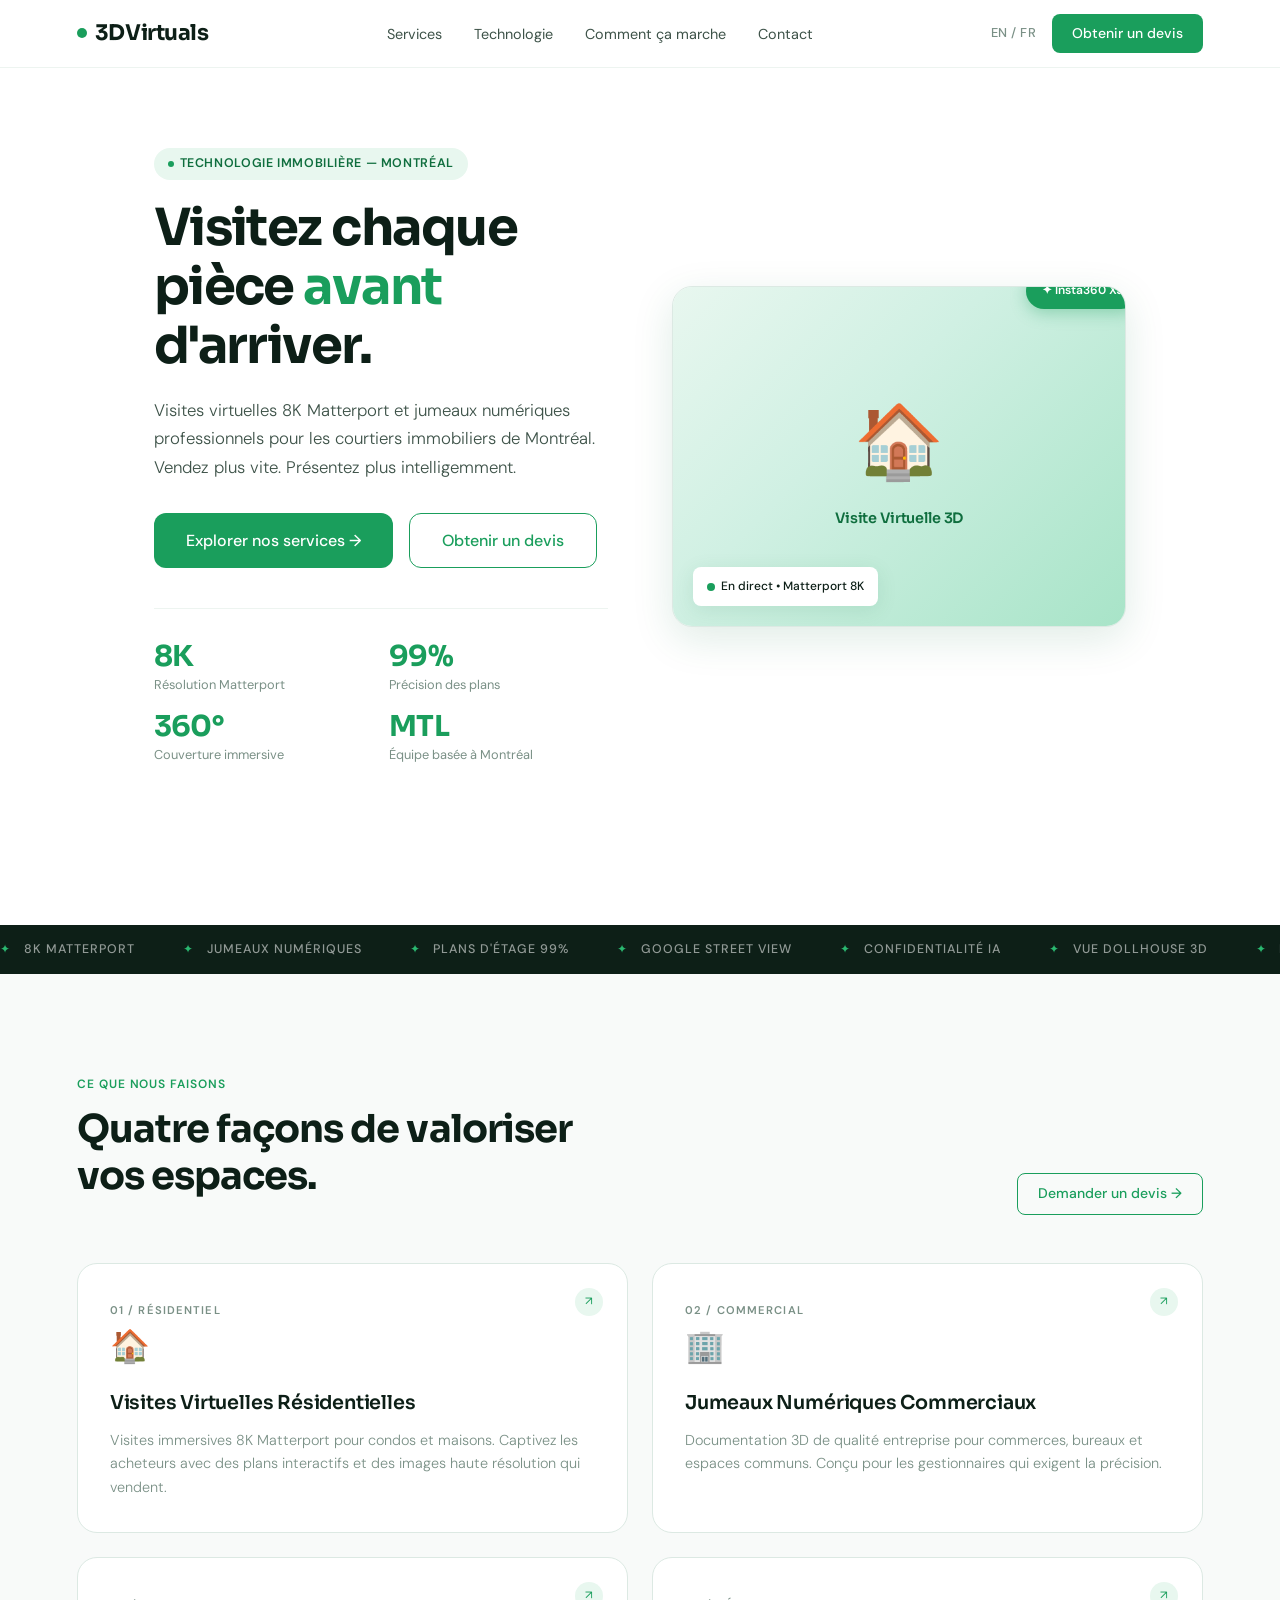
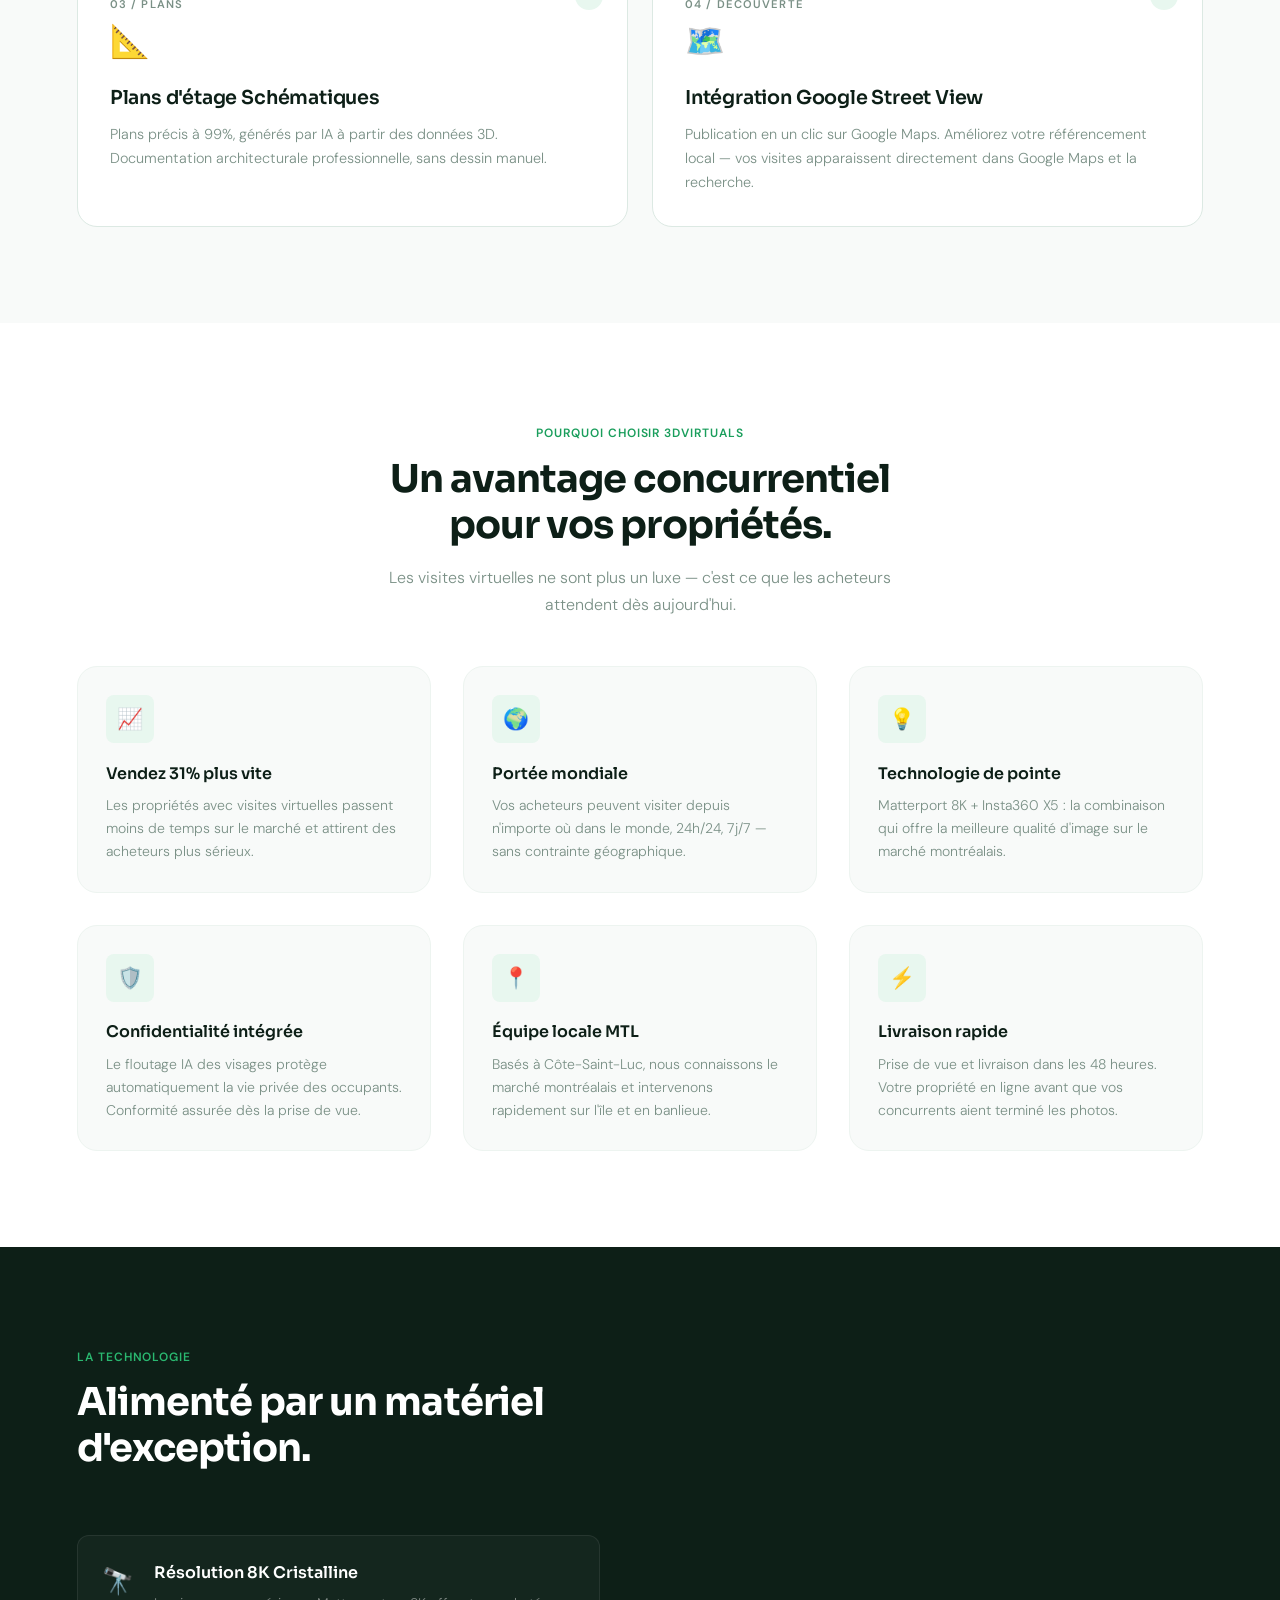
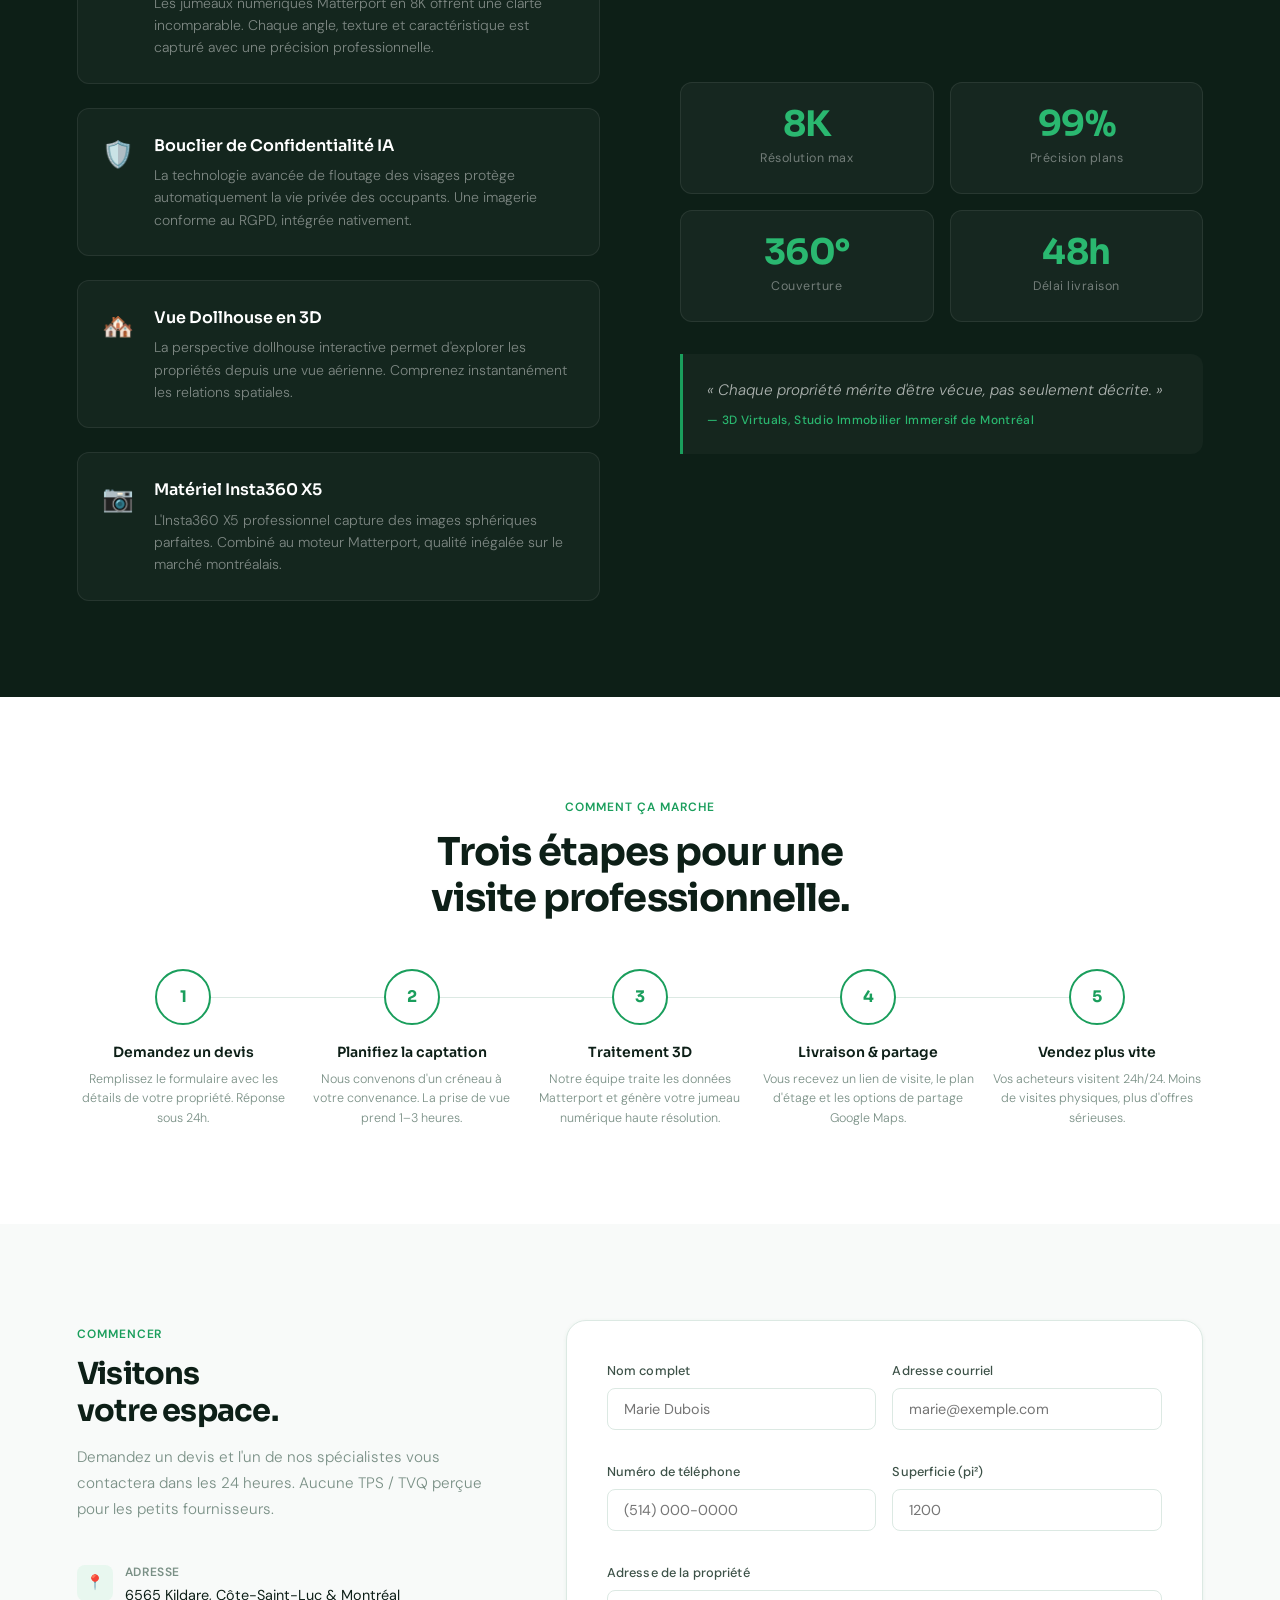
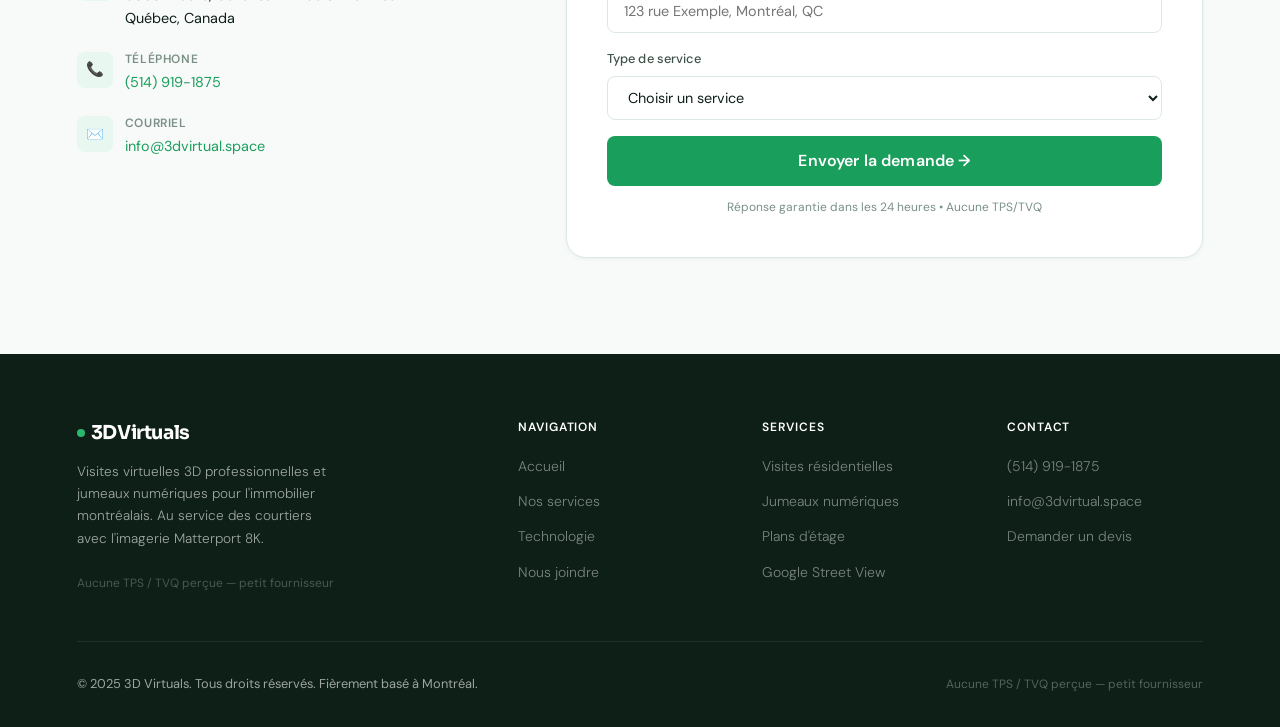
==== commit 12a9b34c: "Update print statement from 'Hello' to 'Goodbye'" ====
--- a/index.html
+++ b/index.html
@@ -1,957 +1,1460 @@
 <!DOCTYPE html>
-
 <html lang="fr">
 <head>
-<meta charset="UTF-8" />
-<meta name="viewport" content="width=device-width, initial-scale=1.0" />
+<meta charset="UTF-8">
+<meta name="viewport" content="width=device-width, initial-scale=1.0">
 <title>3D Virtuals — Visites Virtuelles 3D | Montréal</title>
-<meta name="description" content="Visites virtuelles 8K Matterport et jumeaux numériques pour l'immobilier montréalais. Plans d'étage, Google Street View, confidentialité IA. (514) 919-1875" />
-<meta property="og:title" content="3D Virtuals — Visites Virtuelles 3D | Montréal" />
-<meta property="og:description" content="Visites virtuelles 8K Matterport professionnelles pour courtiers immobiliers de Montréal." />
-<meta property="og:type" content="website" />
-<meta name="theme-color" content="#0061FE" />
-
+<link rel="preconnect" href="https://fonts.googleapis.com">
+<link rel="preconnect" href="https://fonts.gstatic.com" crossorigin>
+<link href="https://fonts.googleapis.com/css2?family=Sora:wght@300;400;500;600;700&family=DM+Sans:ital,wght@0,300;0,400;0,500;1,300&display=swap" rel="stylesheet">
 <style>
-/* ============================================================
-   DESIGN TOKENS
-   ============================================================ */
-:root {
-  --ink:       #1E1919;
-  --canvas:    #F7F5F2;
-  --blue:      #0061FE;
-  --pale-blue: #DBE8FF;
-  --blush:     #FFD6D6;
-  --sage:      #D3E8D4;
-  --slate:     #2C2C2E;
-  --mid:       #6B6B6B;
-  --yellow:    #FFE566;
-  --rule:      rgba(30,25,25,.12);
-  --ease-el:   cubic-bezier(0.34,1.56,0.64,1);
-  --ease-out:  cubic-bezier(0.16,1,0.3,1);
-}
-
-/* ============================================================
-   RESET
-   ============================================================ */
-*,*::before,*::after{box-sizing:border-box;margin:0;padding:0;}
-html{scroll-behavior:smooth;font-size:16px;scroll-padding-top:80px;}
-body{
-  font-family:"Helvetica Neue",Helvetica,Arial,sans-serif;
-  background:var(--canvas);
-  color:var(--ink);
-  overflow-x:hidden;
-}
-
-/* ============================================================
-   CURSOR
-   ============================================================ */
-@media(pointer:fine){
-  body{cursor:none;}
-  #cursor{
-    width:12px;height:12px;background:var(--blue);border-radius:50%;
-    position:fixed;top:0;left:0;pointer-events:none;z-index:9999;
-    transform:translate(-50%,-50%);
-    transition:width .25s var(--ease-el),height .25s var(--ease-el);
-    mix-blend-mode:multiply;
-  }
-  #cursor.hov{width:48px;height:48px;opacity:.3;}
-}
-@media(pointer:coarse){#cursor{display:none;}}
-
-/* ============================================================
-   KEYFRAMES
-   ============================================================ */
-@keyframes fadeUp{from{opacity:0;transform:translateY(40px);}to{opacity:1;transform:translateY(0);}}
-@keyframes marquee{from{transform:translateX(0);}to{transform:translateX(-50%);}}
-@keyframes pulseR{0%{transform:scale(.7);opacity:.4;}100%{transform:scale(1.3);opacity:0;}}
-@keyframes orbFloat{0%,100%{transform:translateY(0);}50%{transform:translateY(-28px);}}
-
-/* Scroll reveal */
-.reveal{opacity:0;transform:translateY(36px);transition:opacity .75s var(--ease-out),transform .75s var(--ease-out);}
-.reveal.in{opacity:1;transform:translateY(0);}
-
-/* ============================================================
-   NAV
-   ============================================================ */
-nav{
-  position:fixed;top:0;left:0;right:0;z-index:900;
-  padding:0 5vw;height:72px;
-  display:flex;align-items:center;justify-content:space-between;
-  transition:background .4s;
-}
-nav.scrolled{background:rgba(247,245,242,.92);backdrop-filter:blur(12px);border-bottom:1px solid var(--rule);}
-.nav-logo{font-size:1.05rem;font-weight:800;letter-spacing:-.02em;color:var(--ink);text-decoration:none;flex-shrink:0;}
-.nav-logo span{color:var(--blue);}
-.nav-links{display:flex;gap:2rem;list-style:none;}
-.nav-links a{font-size:.85rem;font-weight:500;color:var(--ink);text-decoration:none;opacity:.7;transition:opacity .2s;}
-.nav-links a:hover{opacity:1;}
-@media(max-width:700px){.nav-links{display:none;}}
-.nav-right{display:flex;align-items:center;gap:.75rem;flex-shrink:0;}
-
-/* Lang toggle */
-.lang-toggle{display:flex;align-items:center;background:rgba(30,25,25,.08);border-radius:100px;padding:3px;}
-.lang-btn{
-  font-size:.7rem;font-weight:700;letter-spacing:.06em;text-transform:uppercase;
-  padding:.36rem .8rem;border-radius:100px;border:none;
-  background:transparent;color:var(--mid);cursor:pointer;
-  transition:background .2s,color .2s;
-}
-.lang-btn.active{background:var(--ink);color:#fff;}
-.lang-btn:not(.active):hover{color:var(--ink);}
-
-/* CTA */
-.nav-cta{
-  background:var(--ink);color:#fff;
-  font-size:.65rem;font-weight:700;letter-spacing:.04em;text-transform:uppercase;
-  padding:.6rem 1rem;border-radius:100px;text-decoration:none;
-  white-space:nowrap;max-width:130px;text-align:center;line-height:1.3;
-  display:inline-block;
-  transition:background .2s var(--ease-el),transform .2s var(--ease-el);
-}
-.nav-cta:hover{background:var(--blue);transform:scale(1.04);}
-
-/* ============================================================
-   HERO
-   ============================================================ */
-#hero{
-  min-height:max(100svh,600px);background:var(--canvas);
-  display:flex;flex-direction:column;justify-content:flex-end;
-  padding:0 5vw 9vh;position:relative;overflow:hidden;
-}
-.grid-lines{position:absolute;inset:0;pointer-events:none;display:grid;grid-template-columns:repeat(6,1fr);}
-.grid-lines span{border-right:1px solid var(--rule);height:100%;}
-.orb{position:absolute;border-radius:50%;filter:blur(80px);opacity:.5;pointer-events:none;}
-.orb-1{width:600px;height:600px;background:var(--pale-blue);top:-120px;right:-80px;animation:orbFloat 8s ease-in-out infinite;}
-.orb-2{width:400px;height:400px;background:var(--blush);bottom:10%;left:-60px;animation:orbFloat 10s ease-in-out infinite reverse;}
-
-.hero-eyebrow{
-  font-size:.75rem;font-weight:700;letter-spacing:.18em;text-transform:uppercase;
-  color:var(--blue);margin-bottom:2rem;
-  animation:fadeUp .8s .3s var(--ease-out) both;
-}
-.hero-headline{
-  font-size:clamp(3rem,9vw,9rem);font-weight:900;line-height:.96;
-  letter-spacing:-.04em;color:var(--ink);max-width:16ch;
-  animation:fadeUp 1s .5s var(--ease-out) both;
-}
-.hero-headline em{font-style:normal;color:var(--blue);}
-.hero-sub-row{
-  margin-top:3.5rem;display:flex;align-items:flex-end;
-  justify-content:space-between;gap:2rem;flex-wrap:wrap;
-  animation:fadeUp .9s .8s var(--ease-out) both;
-  padding-bottom:clamp(70px,8vh,100px);
-}
-.hero-sub{font-size:1.1rem;font-weight:400;color:var(--mid);max-width:38ch;line-height:1.65;}
-.hero-actions{display:flex;gap:1rem;align-items:center;flex-shrink:0;}
-
-.btn-primary{
-  background:var(--blue);color:#fff;
-  font-size:.85rem;font-weight:700;letter-spacing:.04em;text-transform:uppercase;
-  padding:1rem 2rem;border-radius:100px;border:none;
-  text-decoration:none;display:inline-flex;align-items:center;gap:.5rem;
-  transition:transform .25s var(--ease-el),box-shadow .25s;cursor:pointer;
-}
-.btn-primary:hover{transform:scale(1.05) translateY(-2px);box-shadow:0 16px 40px rgba(0,97,254,.3);}
-.btn-ghost{
-  background:transparent;color:var(--ink);font-size:.85rem;font-weight:600;
-  padding:1rem 1.5rem;border:1.5px solid var(--rule);border-radius:100px;
-  text-decoration:none;transition:border-color .2s,background .2s,color .2s;cursor:pointer;
-}
-.btn-ghost:hover{border-color:var(--ink);background:var(--ink);color:#fff;}
-
-/* Marquee */
-.marquee-wrap{
-  position:absolute;bottom:0;left:0;right:0;overflow:hidden;
-  border-top:1px solid var(--rule);background:var(--canvas);padding:.9rem 0;
-}
-.marquee-track{display:flex;gap:4rem;white-space:nowrap;animation:marquee 20s linear infinite;width:max-content;}
-.marquee-track span{font-size:.68rem;font-weight:700;letter-spacing:.15em;text-transform:uppercase;color:var(--mid);flex-shrink:0;}
-.marquee-dot{color:var(--blue)!important;}
-
-/* ============================================================
-   SECTION BASE
-   ============================================================ */
-section{padding:12vh 5vw;position:relative;}
-.section-label{
-  font-size:.68rem;font-weight:700;letter-spacing:.2em;text-transform:uppercase;
-  color:var(--blue);margin-bottom:3rem;display:flex;align-items:center;gap:1rem;
-}
-.section-label::after{content:'';flex:1;height:1px;background:var(--rule);max-width:60px;}
-.section-h2{font-size:clamp(2.2rem,5vw,5.5rem);font-weight:900;letter-spacing:-.04em;line-height:1;color:var(--ink);}
-
-/* ============================================================
-   STATS
-   ============================================================ */
-#stats{
-  background:var(--ink);color:#fff;padding:6vh 0;
-  display:grid;grid-template-columns:repeat(4,1fr);
-}
-@media(max-width:700px){#stats{grid-template-columns:repeat(2,1fr);}}
-.stat-item{padding:2.5rem 2.5rem;border-right:1px solid rgba(255,255,255,.1);}
-.stat-item:last-child{border-right:none;}
-@media(max-width:700px){.stat-item:nth-child(2){border-right:none;}.stat-item:nth-child(3){border-right:1px solid rgba(255,255,255,.1);}}
-.stat-num{font-size:clamp(2.5rem,5vw,5rem);font-weight:900;letter-spacing:-.05em;line-height:1;color:var(--yellow);}
-.stat-label{font-size:.72rem;font-weight:500;color:rgba(255,255,255,.5);margin-top:.5rem;letter-spacing:.05em;text-transform:uppercase;}
-
-/* ============================================================
-   SERVICES
-   ============================================================ */
-#services{background:var(--canvas);}
-.services-grid{display:grid;grid-template-columns:repeat(12,1fr);gap:16px;margin-top:3.5rem;}
-@media(max-width:900px){.services-grid{grid-template-columns:1fr;}}
-.svc-card{
-  border-radius:22px;padding:2.5rem;
-  display:flex;flex-direction:column;justify-content:space-between;
-  min-height:320px;position:relative;overflow:hidden;
-  transition:transform .4s var(--ease-out);
-}
-.svc-card:hover{transform:translateY(-6px);}
-.svc-card:nth-child(1){grid-column:span 7;background:var(--pale-blue);}
-.svc-card:nth-child(2){grid-column:span 5;background:var(--ink);color:#fff;}
-.svc-card:nth-child(3){grid-column:span 4;background:var(--blush);}
-.svc-card:nth-child(4){grid-column:span 8;background:var(--sage);}
-@media(max-width:900px){
-  .svc-card:nth-child(1),.svc-card:nth-child(2),
-  .svc-card:nth-child(3),.svc-card:nth-child(4){grid-column:span 1;min-height:260px;}
-}
-.svc-number{font-size:.65rem;font-weight:700;letter-spacing:.2em;opacity:.4;text-transform:uppercase;}
-.svc-icon{font-size:2.5rem;line-height:1;margin-top:auto;margin-bottom:.75rem;}
-.svc-title{font-size:1.45rem;font-weight:900;letter-spacing:-.03em;line-height:1.1;margin-bottom:.6rem;}
-.svc-body{font-size:.85rem;line-height:1.65;opacity:.7;max-width:36ch;}
-.svc-arrow{
-  position:absolute;bottom:2rem;right:2rem;width:40px;height:40px;border-radius:50%;
-  display:flex;align-items:center;justify-content:center;font-size:1rem;
-  background:rgba(0,0,0,.08);transition:transform .25s var(--ease-el),background .2s;
-}
-.svc-card:nth-child(2) .svc-arrow{background:rgba(255,255,255,.12);}
-.svc-card:hover .svc-arrow{transform:translate(4px,-4px);background:var(--blue);color:#fff;}
-
-/* ============================================================
-   TECHNOLOGY
-   ============================================================ */
-#technology{background:var(--canvas);padding-bottom:0;}
-.tech-intro{margin-bottom:5rem;}
-.tech-cards-stack{display:flex;flex-direction:column;gap:1.5rem;padding-bottom:12vh;}
-.tech-card{
-  border-radius:24px;padding:3.5rem;
-  display:grid;grid-template-columns:1fr 1fr;gap:4rem;align-items:center;
-  position:sticky;top:90px;
-}
-@media(max-width:700px){.tech-card{grid-template-columns:1fr;gap:1.5rem;padding:2.5rem;}}
-.tech-card:nth-child(1){background:#1A1A2E;color:#fff;z-index:10;}
-.tech-card:nth-child(2){background:var(--pale-blue);z-index:11;}
-.tech-card:nth-child(3){background:var(--yellow);z-index:12;}
-.tech-card:nth-child(4){background:var(--ink);color:#fff;z-index:13;}
-.tech-card-num{font-size:.65rem;font-weight:700;letter-spacing:.2em;text-transform:uppercase;opacity:.4;margin-bottom:1.2rem;}
-.tech-card-title{font-size:clamp(1.8rem,3vw,3rem);font-weight:900;letter-spacing:-.04em;line-height:1;margin-bottom:1rem;}
-.tech-card-body{font-size:.95rem;line-height:1.7;opacity:.7;max-width:42ch;}
-.tech-card-visual{
-  aspect-ratio:4/3;border-radius:16px;
-  display:flex;align-items:center;justify-content:center;font-size:5rem;
-  background:rgba(255,255,255,.1);position:relative;overflow:hidden;
-}
-@media(max-width:700px){.tech-card-visual{display:none;}}
-.tech-card:nth-child(2) .tech-card-visual{background:rgba(0,0,0,.06);}
-.tech-card:nth-child(3) .tech-card-visual{background:rgba(0,0,0,.07);}
-.pulse-ring{
-  position:absolute;border-radius:50%;border:2px solid currentColor;opacity:.25;
-  animation:pulseR 2.4s ease-out infinite;
-}
-.pulse-ring:nth-child(2){width:90px;height:90px;}
-.pulse-ring:nth-child(3){animation-delay:.7s;width:130px;height:130px;}
-.pulse-ring:nth-child(4){animation-delay:1.4s;width:180px;height:180px;}
-
-/* ============================================================
-   QUOTE
-   ============================================================ */
-#quote{background:var(--blue);color:#fff;padding:14vh 5vw;text-align:center;}
-.quote-text{
-  font-size:clamp(1.8rem,5vw,5rem);font-weight:900;
-  letter-spacing:-.04em;line-height:1.05;max-width:22ch;margin:0 auto 2.5rem;
-}
-.quote-attr{font-size:.78rem;font-weight:600;letter-spacing:.15em;text-transform:uppercase;opacity:.6;}
-
-/* ============================================================
-   CONTACT
-   ============================================================ */
-#contact{background:var(--canvas);}
-.contact-grid{display:grid;grid-template-columns:1fr 1fr;gap:6rem;align-items:start;margin-top:3.5rem;}
-@media(max-width:800px){.contact-grid{grid-template-columns:1fr;gap:3rem;}}
-.contact-left .section-h2{margin-bottom:1.25rem;}
-.contact-desc{color:var(--mid);font-size:1rem;line-height:1.7;max-width:40ch;margin-bottom:2.5rem;}
-.contact-info-row{display:flex;flex-direction:column;gap:1.25rem;}
-.contact-info-item{display:flex;align-items:flex-start;gap:1rem;}
-.ci-icon{width:38px;height:38px;border-radius:10px;background:var(--pale-blue);display:flex;align-items:center;justify-content:center;font-size:1rem;flex-shrink:0;}
-.ci-label{font-size:.65rem;font-weight:700;letter-spacing:.12em;text-transform:uppercase;color:var(--mid);margin-bottom:.2rem;}
-.ci-value{font-size:.9rem;font-weight:500;color:var(--ink);text-decoration:none;}
-.ci-value:hover{color:var(--blue);}
-.quote-form{background:var(--ink);border-radius:26px;padding:3rem;color:#fff;}
-.form-title{font-size:1.5rem;font-weight:900;letter-spacing:-.03em;margin-bottom:1.75rem;}
-.form-group{margin-bottom:1.1rem;}
-.form-label{font-size:.65rem;font-weight:700;letter-spacing:.12em;text-transform:uppercase;color:rgba(255,255,255,.45);display:block;margin-bottom:.4rem;}
-.form-input,.form-select{
-  width:100%;background:rgba(255,255,255,.07);
-  border:1px solid rgba(255,255,255,.12);border-radius:10px;
-  padding:.85rem 1.1rem;color:#fff;font-size:.9rem;font-family:inherit;outline:none;
-  transition:border-color .2s,background .2s;
-}
-.form-input::placeholder{color:rgba(255,255,255,.3);}
-input[type="number"]::-webkit-inner-spin-button,
-input[type="number"]::-webkit-outer-spin-button{-webkit-appearance:none;margin:0;}
-input[type="number"]{-moz-appearance:textfield;}
-.form-input:focus,.form-select:focus{border-color:var(--blue);background:rgba(0,97,254,.08);}
-.form-select{appearance:none;}
-.form-select option{background:var(--slate);}
-.form-submit{
-  width:100%;margin-top:.75rem;padding:1.05rem;
-  background:var(--blue);color:#fff;border:none;border-radius:100px;
-  font-size:.85rem;font-weight:700;letter-spacing:.06em;text-transform:uppercase;
-  cursor:pointer;transition:transform .25s var(--ease-el),box-shadow .25s,background .3s;
-}
-.form-submit:hover{transform:translateY(-3px);box-shadow:0 16px 40px rgba(0,97,254,.4);}
-.form-success{
-  display:none;
-  margin-top:1.1rem;
-  padding:1rem 1.25rem;
-  border-radius:12px;
-  background:rgba(18,163,84,.15);
-  border:1px solid rgba(18,163,84,.3);
-  text-align:center;
-}
-.form-success.show{display:block;animation:fadeUp .5s var(--ease-out) both;}
-.form-success-icon{font-size:1.4rem;display:block;margin-bottom:.3rem;}
-.form-success-text{font-size:.88rem;font-weight:600;color:#6ee7a0;line-height:1.5;}
-.form-success-sub{font-size:.78rem;color:rgba(255,255,255,.5);margin-top:.25rem;font-weight:400;}
-.form-input.error,.form-select.error{border-color:#ff4d4d!important;background:rgba(255,77,77,.1)!important;}
-.field-error{font-size:.68rem;font-weight:600;color:#ff6b6b;margin-top:.35rem;display:none;letter-spacing:.02em;}
-.field-error.show{display:block;}
-.form-shake{animation:shake .4s cubic-bezier(0.16,1,0.3,1);}
-@keyframes shake{0%,100%{transform:translateX(0);}20%{transform:translateX(-6px);}40%{transform:translateX(6px);}60%{transform:translateX(-4px);}80%{transform:translateX(4px);}}
-
-/* ============================================================
-   FOOTER
-   ============================================================ */
-footer{background:var(--ink);color:rgba(255,255,255,.5);padding:5rem 5vw 3rem;border-top:1px solid rgba(255,255,255,.06);}
-.footer-top{display:grid;grid-template-columns:2fr 1fr 1fr;gap:4rem;margin-bottom:4rem;}
-@media(max-width:700px){.footer-top{grid-template-columns:1fr;gap:2rem;}}
-.footer-brand-name{font-size:1.3rem;font-weight:900;letter-spacing:-.03em;color:#fff;margin-bottom:.75rem;}
-.footer-brand-name span{color:var(--blue);}
-.footer-desc{font-size:.85rem;line-height:1.7;max-width:34ch;}
-.footer-col-title{font-size:.62rem;font-weight:700;letter-spacing:.18em;text-transform:uppercase;color:rgba(255,255,255,.35);margin-bottom:1.1rem;}
-.footer-links{list-style:none;display:flex;flex-direction:column;gap:.65rem;}
-.footer-links a{font-size:.85rem;color:rgba(255,255,255,.55);text-decoration:none;transition:color .2s;}
-.footer-links a:hover{color:#fff;}
-.footer-bottom{border-top:1px solid rgba(255,255,255,.08);padding-top:2rem;display:flex;justify-content:space-between;align-items:center;font-size:.75rem;flex-wrap:wrap;gap:1rem;}
+  *, *::before, *::after { box-sizing: border-box; margin: 0; padding: 0; }
+
+  :root {
+    --green: #1a9e5c;
+    --green-light: #e8f7ef;
+    --green-dark: #0f6e3e;
+    --green-mid: #2ab870;
+    --white: #ffffff;
+    --off-white: #f8faf9;
+    --text-dark: #0d1f17;
+    --text-mid: #3d5248;
+    --text-muted: #7a9086;
+    --border: #dce9e3;
+    --border-light: #edf4f0;
+    --font-display: 'Sora', sans-serif;
+    --font-body: 'DM Sans', sans-serif;
+    --radius: 12px;
+    --radius-sm: 8px;
+    --radius-lg: 20px;
+    --shadow-sm: 0 1px 4px rgba(15,110,62,0.07);
+    --shadow-md: 0 4px 20px rgba(15,110,62,0.10);
+    --shadow-lg: 0 12px 40px rgba(15,110,62,0.13);
+  }
+
+  html { scroll-behavior: smooth; }
+
+  body {
+    font-family: var(--font-body);
+    background: var(--white);
+    color: var(--text-dark);
+    font-size: 16px;
+    line-height: 1.6;
+    -webkit-font-smoothing: antialiased;
+  }
+
+  /* ─── NAV ─── */
+  nav {
+    position: fixed;
+    top: 0; left: 0; right: 0;
+    z-index: 100;
+    background: rgba(255,255,255,0.96);
+    backdrop-filter: blur(12px);
+    border-bottom: 1px solid var(--border-light);
+    height: 68px;
+    display: flex;
+    align-items: center;
+    padding: 0 6vw;
+  }
+
+  .nav-inner {
+    width: 100%;
+    max-width: 1200px;
+    margin: 0 auto;
+    display: flex;
+    align-items: center;
+    justify-content: space-between;
+  }
+
+  .logo {
+    font-family: var(--font-display);
+    font-weight: 700;
+    font-size: 1.35rem;
+    color: var(--text-dark);
+    text-decoration: none;
+    letter-spacing: -0.02em;
+    display: flex;
+    align-items: center;
+    gap: 8px;
+  }
+
+  .logo-dot {
+    width: 10px; height: 10px;
+    background: var(--green);
+    border-radius: 50%;
+    display: inline-block;
+  }
+
+  .nav-links {
+    display: flex;
+    align-items: center;
+    gap: 2rem;
+    list-style: none;
+  }
+
+  .nav-links a {
+    text-decoration: none;
+    color: var(--text-mid);
+    font-size: 0.9rem;
+    font-weight: 400;
+    transition: color 0.2s;
+    font-family: var(--font-body);
+  }
+
+  .nav-links a:hover { color: var(--green); }
+
+  .nav-right {
+    display: flex;
+    align-items: center;
+    gap: 1rem;
+  }
+
+  .lang-switch {
+    font-size: 0.8rem;
+    font-weight: 500;
+    color: var(--text-muted);
+    cursor: pointer;
+    letter-spacing: 0.04em;
+    text-decoration: none;
+  }
+
+  .btn {
+    display: inline-flex;
+    align-items: center;
+    gap: 6px;
+    padding: 0.55rem 1.25rem;
+    border-radius: var(--radius-sm);
+    font-family: var(--font-body);
+    font-size: 0.875rem;
+    font-weight: 500;
+    text-decoration: none;
+    cursor: pointer;
+    border: none;
+    transition: all 0.2s;
+  }
+
+  .btn-primary {
+    background: var(--green);
+    color: #fff;
+  }
+
+  .btn-primary:hover {
+    background: var(--green-dark);
+    transform: translateY(-1px);
+    box-shadow: 0 4px 14px rgba(26,158,92,0.3);
+  }
+
+  .btn-outline {
+    background: transparent;
+    color: var(--green);
+    border: 1.5px solid var(--green);
+  }
+
+  .btn-outline:hover {
+    background: var(--green-light);
+  }
+
+  .btn-lg {
+    padding: 0.85rem 2rem;
+    font-size: 1rem;
+    border-radius: var(--radius);
+  }
+
+  /* ─── HERO ─── */
+  #hero {
+    padding-top: 68px;
+    background: var(--white);
+    overflow: hidden;
+  }
+
+  .hero-inner {
+    max-width: 1200px;
+    margin: 0 auto;
+    padding: 5rem 6vw 4rem;
+    display: grid;
+    grid-template-columns: 1fr 1fr;
+    gap: 4rem;
+    align-items: center;
+  }
+
+  .hero-badge {
+    display: inline-flex;
+    align-items: center;
+    gap: 6px;
+    background: var(--green-light);
+    color: var(--green-dark);
+    font-size: 0.78rem;
+    font-weight: 600;
+    letter-spacing: 0.05em;
+    text-transform: uppercase;
+    padding: 6px 14px;
+    border-radius: 100px;
+    margin-bottom: 1.2rem;
+  }
+
+  .hero-badge-dot {
+    width: 6px; height: 6px;
+    background: var(--green);
+    border-radius: 50%;
+  }
+
+  .hero-title {
+    font-family: var(--font-display);
+    font-size: clamp(2.2rem, 4vw, 3.2rem);
+    font-weight: 700;
+    line-height: 1.15;
+    letter-spacing: -0.03em;
+    color: var(--text-dark);
+    margin-bottom: 1.25rem;
+  }
+
+  .hero-title em {
+    font-style: normal;
+    color: var(--green);
+  }
+
+  .hero-sub {
+    font-size: 1.05rem;
+    color: var(--text-mid);
+    line-height: 1.7;
+    margin-bottom: 2rem;
+    font-weight: 300;
+    max-width: 480px;
+  }
+
+  .hero-ctas {
+    display: flex;
+    gap: 1rem;
+    flex-wrap: wrap;
+  }
+
+  .hero-stats {
+    display: grid;
+    grid-template-columns: 1fr 1fr;
+    gap: 1rem;
+    margin-top: 2.5rem;
+    padding-top: 2rem;
+    border-top: 1px solid var(--border-light);
+  }
+
+  .hero-stat {}
+
+  .hero-stat-val {
+    font-family: var(--font-display);
+    font-size: 1.8rem;
+    font-weight: 700;
+    color: var(--green);
+    letter-spacing: -0.02em;
+    line-height: 1.1;
+  }
+
+  .hero-stat-label {
+    font-size: 0.8rem;
+    color: var(--text-muted);
+    margin-top: 2px;
+  }
+
+  .hero-visual {
+    position: relative;
+  }
+
+  .hero-img-wrap {
+    background: var(--off-white);
+    border-radius: var(--radius-lg);
+    border: 1px solid var(--border);
+    overflow: hidden;
+    aspect-ratio: 4/3;
+    position: relative;
+    box-shadow: var(--shadow-lg);
+    display: flex;
+    align-items: center;
+    justify-content: center;
+  }
+
+  .hero-mock {
+    width: 100%;
+    height: 100%;
+    background: linear-gradient(135deg, #e8f7ef 0%, #d0f0e3 40%, #a8e4c8 100%);
+    display: flex;
+    align-items: center;
+    justify-content: center;
+    position: relative;
+  }
+
+  .hero-mock-icon {
+    font-size: 5rem;
+    opacity: 0.7;
+  }
+
+  .hero-mock-label {
+    position: absolute;
+    bottom: 20px; left: 20px;
+    background: white;
+    border-radius: var(--radius-sm);
+    padding: 10px 14px;
+    box-shadow: var(--shadow-md);
+    font-size: 0.75rem;
+    font-weight: 500;
+    color: var(--text-dark);
+    display: flex;
+    align-items: center;
+    gap: 6px;
+  }
+
+  .hero-mock-label-dot {
+    width: 8px; height: 8px;
+    background: var(--green);
+    border-radius: 50%;
+    animation: blink 1.4s ease-in-out infinite;
+  }
+
+  @keyframes blink {
+    0%, 100% { opacity: 1; }
+    50% { opacity: 0.3; }
+  }
+
+  .hero-float-badge {
+    position: absolute;
+    top: -14px; right: -14px;
+    background: var(--green);
+    color: white;
+    font-size: 0.75rem;
+    font-weight: 600;
+    padding: 8px 16px;
+    border-radius: 100px;
+    box-shadow: 0 4px 16px rgba(26,158,92,0.35);
+  }
+
+  /* ─── TICKER ─── */
+  .ticker-wrap {
+    background: var(--text-dark);
+    overflow: hidden;
+    padding: 0.9rem 0;
+  }
+
+  .ticker {
+    display: flex;
+    gap: 3rem;
+    animation: scroll 28s linear infinite;
+    width: max-content;
+  }
+
+  .ticker-item {
+    white-space: nowrap;
+    color: rgba(255,255,255,0.55);
+    font-size: 0.78rem;
+    font-weight: 500;
+    letter-spacing: 0.08em;
+    text-transform: uppercase;
+    display: flex;
+    align-items: center;
+    gap: 0.8rem;
+  }
+
+  .ticker-item span {
+    color: var(--green-mid);
+  }
+
+  @keyframes scroll {
+    0% { transform: translateX(0); }
+    100% { transform: translateX(-50%); }
+  }
+
+  /* ─── SECTIONS COMMON ─── */
+  section {
+    padding: 6rem 6vw;
+  }
+
+  .section-inner {
+    max-width: 1200px;
+    margin: 0 auto;
+  }
+
+  .section-tag {
+    display: inline-block;
+    font-size: 0.75rem;
+    font-weight: 600;
+    letter-spacing: 0.08em;
+    text-transform: uppercase;
+    color: var(--green);
+    margin-bottom: 0.75rem;
+  }
+
+  .section-title {
+    font-family: var(--font-display);
+    font-size: clamp(1.8rem, 3vw, 2.6rem);
+    font-weight: 700;
+    letter-spacing: -0.025em;
+    color: var(--text-dark);
+    line-height: 1.2;
+    margin-bottom: 1rem;
+  }
+
+  .section-sub {
+    font-size: 1rem;
+    color: var(--text-muted);
+    max-width: 560px;
+    font-weight: 300;
+    line-height: 1.7;
+  }
+
+  /* ─── SERVICES ─── */
+  #services {
+    background: var(--off-white);
+  }
+
+  .services-header {
+    display: flex;
+    justify-content: space-between;
+    align-items: flex-end;
+    gap: 2rem;
+    margin-bottom: 3rem;
+    flex-wrap: wrap;
+  }
+
+  .services-grid {
+    display: grid;
+    grid-template-columns: repeat(2, 1fr);
+    gap: 1.5rem;
+  }
+
+  .service-card {
+    background: var(--white);
+    border: 1px solid var(--border);
+    border-radius: var(--radius-lg);
+    padding: 2rem;
+    transition: all 0.25s;
+    cursor: pointer;
+    position: relative;
+    overflow: hidden;
+  }
+
+  .service-card::after {
+    content: '';
+    position: absolute;
+    bottom: 0; left: 0; right: 0;
+    height: 3px;
+    background: var(--green);
+    transform: scaleX(0);
+    transform-origin: left;
+    transition: transform 0.3s;
+  }
+
+  .service-card:hover {
+    border-color: var(--green);
+    box-shadow: var(--shadow-md);
+    transform: translateY(-3px);
+  }
+
+  .service-card:hover::after {
+    transform: scaleX(1);
+  }
+
+  .service-num {
+    font-size: 0.7rem;
+    font-weight: 600;
+    letter-spacing: 0.1em;
+    color: var(--text-muted);
+    margin-bottom: 1rem;
+    text-transform: uppercase;
+  }
+
+  .service-icon {
+    font-size: 2rem;
+    margin-bottom: 1rem;
+    display: block;
+  }
+
+  .service-title {
+    font-family: var(--font-display);
+    font-size: 1.2rem;
+    font-weight: 600;
+    color: var(--text-dark);
+    margin-bottom: 0.6rem;
+    letter-spacing: -0.01em;
+  }
+
+  .service-desc {
+    font-size: 0.9rem;
+    color: var(--text-muted);
+    line-height: 1.65;
+    font-weight: 300;
+  }
+
+  .service-arrow {
+    position: absolute;
+    top: 1.5rem; right: 1.5rem;
+    width: 28px; height: 28px;
+    background: var(--green-light);
+    border-radius: 50%;
+    display: flex;
+    align-items: center;
+    justify-content: center;
+    font-size: 0.75rem;
+    color: var(--green);
+    transition: all 0.2s;
+  }
+
+  .service-card:hover .service-arrow {
+    background: var(--green);
+    color: white;
+  }
+
+  /* ─── WHY ─── */
+  #why {
+    background: var(--white);
+  }
+
+  .why-grid {
+    display: grid;
+    grid-template-columns: repeat(3, 1fr);
+    gap: 2rem;
+    margin-top: 3rem;
+  }
+
+  .why-card {
+    padding: 1.75rem;
+    border: 1px solid var(--border-light);
+    border-radius: var(--radius-lg);
+    background: var(--off-white);
+  }
+
+  .why-icon-wrap {
+    width: 48px; height: 48px;
+    background: var(--green-light);
+    border-radius: var(--radius-sm);
+    display: flex;
+    align-items: center;
+    justify-content: center;
+    font-size: 1.3rem;
+    margin-bottom: 1.1rem;
+  }
+
+  .why-title {
+    font-family: var(--font-display);
+    font-size: 1rem;
+    font-weight: 600;
+    color: var(--text-dark);
+    margin-bottom: 0.5rem;
+  }
+
+  .why-desc {
+    font-size: 0.875rem;
+    color: var(--text-muted);
+    line-height: 1.65;
+    font-weight: 300;
+  }
+
+  /* ─── TECHNOLOGY ─── */
+  #technology {
+    background: var(--text-dark);
+    color: white;
+  }
+
+  #technology .section-title { color: white; }
+  #technology .section-sub { color: rgba(255,255,255,0.5); }
+  #technology .section-tag { color: var(--green-mid); }
+
+  .tech-layout {
+    display: grid;
+    grid-template-columns: 1fr 1fr;
+    gap: 5rem;
+    align-items: center;
+    margin-top: 4rem;
+  }
+
+  .tech-features {
+    display: flex;
+    flex-direction: column;
+    gap: 1.5rem;
+  }
+
+  .tech-feature {
+    display: flex;
+    gap: 1.25rem;
+    padding: 1.5rem;
+    border: 1px solid rgba(255,255,255,0.08);
+    border-radius: var(--radius);
+    background: rgba(255,255,255,0.03);
+    transition: all 0.2s;
+  }
+
+  .tech-feature:hover {
+    border-color: rgba(42,184,112,0.4);
+    background: rgba(42,184,112,0.05);
+  }
+
+  .tech-feat-icon {
+    font-size: 1.6rem;
+    flex-shrink: 0;
+    margin-top: 2px;
+  }
+
+  .tech-feat-title {
+    font-family: var(--font-display);
+    font-size: 1rem;
+    font-weight: 600;
+    color: white;
+    margin-bottom: 0.35rem;
+  }
+
+  .tech-feat-desc {
+    font-size: 0.875rem;
+    color: rgba(255,255,255,0.45);
+    line-height: 1.6;
+    font-weight: 300;
+  }
+
+  .tech-visual {
+    display: flex;
+    flex-direction: column;
+    gap: 1rem;
+  }
+
+  .tech-stat-grid {
+    display: grid;
+    grid-template-columns: 1fr 1fr;
+    gap: 1rem;
+  }
+
+  .tech-stat {
+    background: rgba(255,255,255,0.04);
+    border: 1px solid rgba(255,255,255,0.08);
+    border-radius: var(--radius);
+    padding: 1.5rem;
+    text-align: center;
+  }
+
+  .tech-stat-val {
+    font-family: var(--font-display);
+    font-size: 2.2rem;
+    font-weight: 700;
+    color: var(--green-mid);
+    letter-spacing: -0.02em;
+    line-height: 1;
+    margin-bottom: 0.4rem;
+  }
+
+  .tech-stat-label {
+    font-size: 0.78rem;
+    color: rgba(255,255,255,0.4);
+    letter-spacing: 0.04em;
+  }
+
+  .tech-quote {
+    padding: 1.5rem;
+    border-left: 3px solid var(--green);
+    background: rgba(255,255,255,0.03);
+    border-radius: 0 var(--radius) var(--radius) 0;
+    margin-top: 1rem;
+  }
+
+  .tech-quote p {
+    font-size: 0.95rem;
+    font-style: italic;
+    color: rgba(255,255,255,0.65);
+    line-height: 1.65;
+    font-weight: 300;
+  }
+
+  .tech-quote cite {
+    display: block;
+    font-size: 0.75rem;
+    color: var(--green-mid);
+    font-style: normal;
+    font-weight: 500;
+    margin-top: 0.5rem;
+    letter-spacing: 0.03em;
+  }
+
+  /* ─── STEPS ─── */
+  #steps {
+    background: var(--white);
+  }
+
+  .steps-grid {
+    display: grid;
+    grid-template-columns: repeat(5, 1fr);
+    gap: 1rem;
+    margin-top: 3rem;
+    position: relative;
+  }
+
+  .steps-grid::before {
+    content: '';
+    position: absolute;
+    top: 28px; left: 10%; right: 10%;
+    height: 1px;
+    background: var(--border);
+    z-index: 0;
+  }
+
+  .step {
+    text-align: center;
+    position: relative;
+    z-index: 1;
+  }
+
+  .step-num {
+    width: 56px; height: 56px;
+    background: var(--white);
+    border: 2px solid var(--green);
+    border-radius: 50%;
+    display: flex;
+    align-items: center;
+    justify-content: center;
+    font-family: var(--font-display);
+    font-size: 1rem;
+    font-weight: 700;
+    color: var(--green);
+    margin: 0 auto 1rem;
+  }
+
+  .step-title {
+    font-family: var(--font-display);
+    font-size: 0.875rem;
+    font-weight: 600;
+    color: var(--text-dark);
+    margin-bottom: 0.4rem;
+  }
+
+  .step-desc {
+    font-size: 0.78rem;
+    color: var(--text-muted);
+    line-height: 1.55;
+    font-weight: 300;
+  }
+
+  /* ─── CONTACT ─── */
+  #contact {
+    background: var(--off-white);
+  }
+
+  .contact-layout {
+    display: grid;
+    grid-template-columns: 1fr 1.5fr;
+    gap: 4rem;
+    align-items: start;
+  }
+
+  .contact-info {}
+
+  .contact-info-title {
+    font-family: var(--font-display);
+    font-size: 1.9rem;
+    font-weight: 700;
+    letter-spacing: -0.025em;
+    color: var(--text-dark);
+    line-height: 1.2;
+    margin-bottom: 1rem;
+  }
+
+  .contact-info-sub {
+    font-size: 0.95rem;
+    color: var(--text-muted);
+    line-height: 1.7;
+    margin-bottom: 2.5rem;
+    font-weight: 300;
+  }
+
+  .contact-details {
+    display: flex;
+    flex-direction: column;
+    gap: 1.25rem;
+  }
+
+  .contact-detail {
+    display: flex;
+    gap: 12px;
+    align-items: flex-start;
+  }
+
+  .contact-detail-icon {
+    width: 36px; height: 36px;
+    background: var(--green-light);
+    border-radius: var(--radius-sm);
+    display: flex;
+    align-items: center;
+    justify-content: center;
+    font-size: 0.9rem;
+    flex-shrink: 0;
+    margin-top: 2px;
+  }
+
+  .contact-detail-label {
+    font-size: 0.75rem;
+    font-weight: 600;
+    color: var(--text-muted);
+    text-transform: uppercase;
+    letter-spacing: 0.05em;
+    margin-bottom: 2px;
+  }
+
+  .contact-detail-val {
+    font-size: 0.9rem;
+    color: var(--text-dark);
+    font-weight: 400;
+    text-decoration: none;
+  }
+
+  .contact-detail-val a {
+    color: var(--green);
+    text-decoration: none;
+  }
+
+  .contact-form-wrap {
+    background: var(--white);
+    border: 1px solid var(--border);
+    border-radius: var(--radius-lg);
+    padding: 2.5rem;
+    box-shadow: var(--shadow-sm);
+  }
+
+  .form-grid {
+    display: grid;
+    grid-template-columns: 1fr 1fr;
+    gap: 1rem;
+    margin-bottom: 1rem;
+  }
+
+  .form-field {
+    display: flex;
+    flex-direction: column;
+    gap: 0.4rem;
+    margin-bottom: 1rem;
+  }
+
+  .form-field.full { grid-column: 1 / -1; }
+
+  .form-field label {
+    font-size: 0.8rem;
+    font-weight: 500;
+    color: var(--text-mid);
+    letter-spacing: 0.01em;
+  }
+
+  .form-field input,
+  .form-field select,
+  .form-field textarea {
+    width: 100%;
+    padding: 0.7rem 1rem;
+    border: 1px solid var(--border);
+    border-radius: var(--radius-sm);
+    font-family: var(--font-body);
+    font-size: 0.9rem;
+    color: var(--text-dark);
+    background: var(--white);
+    outline: none;
+    transition: border-color 0.2s, box-shadow 0.2s;
+  }
+
+  .form-field input:focus,
+  .form-field select:focus,
+  .form-field textarea:focus {
+    border-color: var(--green);
+    box-shadow: 0 0 0 3px rgba(26,158,92,0.12);
+  }
+
+  .form-field textarea {
+    resize: vertical;
+    min-height: 100px;
+  }
+
+  .form-submit {
+    width: 100%;
+    padding: 0.9rem;
+    background: var(--green);
+    color: white;
+    border: none;
+    border-radius: var(--radius-sm);
+    font-family: var(--font-body);
+    font-size: 1rem;
+    font-weight: 600;
+    cursor: pointer;
+    transition: all 0.2s;
+    letter-spacing: 0.01em;
+  }
+
+  .form-submit:hover {
+    background: var(--green-dark);
+    transform: translateY(-1px);
+    box-shadow: 0 4px 16px rgba(26,158,92,0.3);
+  }
+
+  .form-note {
+    font-size: 0.75rem;
+    color: var(--text-muted);
+    margin-top: 0.75rem;
+    text-align: center;
+  }
+
+  /* ─── FOOTER ─── */
+  footer {
+    background: var(--text-dark);
+    color: rgba(255,255,255,0.6);
+    padding: 4rem 6vw 2rem;
+  }
+
+  .footer-inner {
+    max-width: 1200px;
+    margin: 0 auto;
+  }
+
+  .footer-top {
+    display: grid;
+    grid-template-columns: 2fr 1fr 1fr 1fr;
+    gap: 3rem;
+    padding-bottom: 3rem;
+    border-bottom: 1px solid rgba(255,255,255,0.08);
+  }
+
+  .footer-brand {}
+
+  .footer-logo {
+    font-family: var(--font-display);
+    font-size: 1.2rem;
+    font-weight: 700;
+    color: white;
+    letter-spacing: -0.02em;
+    margin-bottom: 0.75rem;
+    display: flex;
+    align-items: center;
+    gap: 6px;
+  }
+
+  .footer-tagline {
+    font-size: 0.85rem;
+    line-height: 1.65;
+    font-weight: 300;
+    max-width: 260px;
+    margin-bottom: 1.5rem;
+  }
+
+  .footer-col-title {
+    font-size: 0.75rem;
+    font-weight: 600;
+    letter-spacing: 0.08em;
+    text-transform: uppercase;
+    color: white;
+    margin-bottom: 1rem;
+  }
+
+  .footer-links {
+    list-style: none;
+    display: flex;
+    flex-direction: column;
+    gap: 0.6rem;
+  }
+
+  .footer-links a {
+    text-decoration: none;
+    color: rgba(255,255,255,0.45);
+    font-size: 0.875rem;
+    transition: color 0.2s;
+    font-weight: 300;
+  }
+
+  .footer-links a:hover { color: var(--green-mid); }
+
+  .footer-bottom {
+    display: flex;
+    justify-content: space-between;
+    align-items: center;
+    padding-top: 2rem;
+    font-size: 0.8rem;
+    flex-wrap: wrap;
+    gap: 0.5rem;
+  }
+
+  .footer-legal {
+    font-size: 0.75rem;
+    color: rgba(255,255,255,0.3);
+  }
+
+  /* ─── SUCCESS MSG ─── */
+  .success-msg {
+    display: none;
+    background: var(--green-light);
+    border: 1px solid var(--green);
+    border-radius: var(--radius-sm);
+    padding: 1rem 1.25rem;
+    color: var(--green-dark);
+    font-size: 0.9rem;
+    font-weight: 500;
+    margin-top: 1rem;
+    text-align: center;
+  }
+
+  /* ─── RESPONSIVE ─── */
+  @media (max-width: 900px) {
+    .hero-inner { grid-template-columns: 1fr; gap: 3rem; }
+    .hero-visual { display: none; }
+    .services-grid { grid-template-columns: 1fr; }
+    .tech-layout { grid-template-columns: 1fr; gap: 3rem; }
+    .steps-grid { grid-template-columns: 1fr 1fr; }
+    .steps-grid::before { display: none; }
+    .contact-layout { grid-template-columns: 1fr; }
+    .footer-top { grid-template-columns: 1fr 1fr; }
+    .why-grid { grid-template-columns: 1fr 1fr; }
+    .nav-links { display: none; }
+  }
+
+  @media (max-width: 600px) {
+    section { padding: 4rem 5vw; }
+    .form-grid { grid-template-columns: 1fr; }
+    .footer-top { grid-template-columns: 1fr; }
+    .why-grid { grid-template-columns: 1fr; }
+    .tech-stat-grid { grid-template-columns: 1fr 1fr; }
+  }
+
+  /* ─── ANIMATIONS ─── */
+  @keyframes fadeUp {
+    from { opacity: 0; transform: translateY(22px); }
+    to { opacity: 1; transform: translateY(0); }
+  }
+
+  .fade-up {
+    opacity: 0;
+    animation: fadeUp 0.6s ease forwards;
+  }
+
+  .delay-1 { animation-delay: 0.1s; }
+  .delay-2 { animation-delay: 0.22s; }
+  .delay-3 { animation-delay: 0.34s; }
+  .delay-4 { animation-delay: 0.46s; }
 </style>
-
 </head>
 <body>
 
-<div id="cursor"></div>
-
 <!-- NAV -->
-
-<nav id="nav">
-  <a href="#" class="nav-logo">3D<span>Virtuals</span></a>
-  <ul class="nav-links">
-    <li><a href="#services" data-i18n="nav.services">Services</a></li>
-    <li><a href="#technology" data-i18n="nav.technology">Technologie</a></li>
-    <li><a href="#contact" data-i18n="nav.contact">Contact</a></li>
-  </ul>
-  <div class="nav-right">
-    <div class="lang-toggle" role="group" aria-label="Language">
-      <button class="lang-btn" id="btn-en" onclick="setLang('en')">EN</button>
-      <button class="lang-btn active" id="btn-fr" onclick="setLang('fr')">FR</button>
+<nav>
+  <div class="nav-inner">
+    <a href="#" class="logo">
+      <span class="logo-dot"></span>
+      3DVirtuals
+    </a>
+    <ul class="nav-links">
+      <li><a href="#services">Services</a></li>
+      <li><a href="#technology">Technologie</a></li>
+      <li><a href="#steps">Comment ça marche</a></li>
+      <li><a href="#contact">Contact</a></li>
+    </ul>
+    <div class="nav-right">
+      <a href="#" class="lang-switch">EN / FR</a>
+      <a href="#contact" class="btn btn-primary">Obtenir un devis</a>
     </div>
-    <a href="#contact" class="nav-cta" data-i18n="nav.cta">Obtenir un devis</a>
   </div>
 </nav>
 
 <!-- HERO -->
-
 <section id="hero">
-  <div class="grid-lines" aria-hidden="true">
-    <span></span><span></span><span></span><span></span><span></span><span></span>
-  </div>
-  <div class="orb orb-1" aria-hidden="true"></div>
-  <div class="orb orb-2" aria-hidden="true"></div>
-
-  <p class="hero-eyebrow" data-i18n="hero.eyebrow">Technologie Immobilière — Montréal</p>
-  <h1 class="hero-headline" data-i18n="hero.headline">Visitez chaque pièce <em>avant</em><br>d'arriver.</h1>
-  <div class="hero-sub-row">
-    <p class="hero-sub" data-i18n="hero.sub">Visites virtuelles 8K Matterport et jumeaux numériques professionnels pour les courtiers immobiliers de Montréal. Vendez plus vite. Présentez plus intelligemment.</p>
-    <div class="hero-actions">
-      <a href="#services" class="btn-primary" data-i18n="hero.cta1">Explorer nos services →</a>
-      <a href="#contact" class="btn-ghost" data-i18n="hero.cta2">Obtenir un devis</a>
+  <div class="hero-inner">
+    <div>
+      <div class="hero-badge fade-up">
+        <span class="hero-badge-dot"></span>
+        Technologie immobilière — Montréal
+      </div>
+      <h1 class="hero-title fade-up delay-1">
+        Visitez chaque pièce <em>avant</em> d'arriver.
+      </h1>
+      <p class="hero-sub fade-up delay-2">
+        Visites virtuelles 8K Matterport et jumeaux numériques professionnels pour les courtiers immobiliers de Montréal. Vendez plus vite. Présentez plus intelligemment.
+      </p>
+      <div class="hero-ctas fade-up delay-3">
+        <a href="#services" class="btn btn-primary btn-lg">Explorer nos services →</a>
+        <a href="#contact" class="btn btn-outline btn-lg">Obtenir un devis</a>
+      </div>
+      <div class="hero-stats fade-up delay-4">
+        <div class="hero-stat">
+          <div class="hero-stat-val">8K</div>
+          <div class="hero-stat-label">Résolution Matterport</div>
+        </div>
+        <div class="hero-stat">
+          <div class="hero-stat-val">99%</div>
+          <div class="hero-stat-label">Précision des plans</div>
+        </div>
+        <div class="hero-stat">
+          <div class="hero-stat-val">360°</div>
+          <div class="hero-stat-label">Couverture immersive</div>
+        </div>
+        <div class="hero-stat">
+          <div class="hero-stat-val">MTL</div>
+          <div class="hero-stat-label">Équipe basée à Montréal</div>
+        </div>
+      </div>
     </div>
-  </div>
-
-  <div class="marquee-wrap" aria-hidden="true">
-    <div class="marquee-track" id="marquee-track">
-      <span>8K Matterport</span><span class="marquee-dot">✦</span>
-      <span>Jumeaux Numériques</span><span class="marquee-dot">✦</span>
-      <span>Plans d'étage</span><span class="marquee-dot">✦</span>
-      <span>Google Street View</span><span class="marquee-dot">✦</span>
-      <span>Confidentialité IA</span><span class="marquee-dot">✦</span>
-      <span>Vue Dollhouse 3D</span><span class="marquee-dot">✦</span>
-      <span>Insta360 X5</span><span class="marquee-dot">✦</span>
-      <span>8K Matterport</span><span class="marquee-dot">✦</span>
-      <span>Jumeaux Numériques</span><span class="marquee-dot">✦</span>
-      <span>Plans d'étage</span><span class="marquee-dot">✦</span>
-      <span>Google Street View</span><span class="marquee-dot">✦</span>
-      <span>Confidentialité IA</span><span class="marquee-dot">✦</span>
-      <span>Vue Dollhouse 3D</span><span class="marquee-dot">✦</span>
-      <span>Insta360 X5</span><span class="marquee-dot">✦</span>
+    <div class="hero-visual">
+      <div class="hero-img-wrap">
+        <div class="hero-mock">
+          <div style="text-align:center;">
+            <div style="font-size:4.5rem; margin-bottom:0.5rem;">🏠</div>
+            <div style="font-family:'Sora',sans-serif; font-size:0.9rem; color: #0f6e3e; font-weight:600; letter-spacing:-0.01em;">Visite Virtuelle 3D</div>
+          </div>
+          <div class="hero-mock-label">
+            <span class="hero-mock-label-dot"></span>
+            En direct • Matterport 8K
+          </div>
+        </div>
+        <div class="hero-float-badge">✦ Insta360 X5</div>
+      </div>
     </div>
   </div>
 </section>
 
-<!-- STATS -->
-
-<div id="stats" role="region" aria-label="Key statistics">
-  <div class="stat-item reveal"><div class="stat-num">8K</div><div class="stat-label" data-i18n="stats.res">Résolution Matterport</div></div>
-  <div class="stat-item reveal"><div class="stat-num">99%</div><div class="stat-label" data-i18n="stats.acc">Précision des plans</div></div>
-  <div class="stat-item reveal"><div class="stat-num">360°</div><div class="stat-label" data-i18n="stats.cov">Couverture immersive</div></div>
-  <div class="stat-item reveal"><div class="stat-num">MTL</div><div class="stat-label" data-i18n="stats.loc">Équipe basée à Montréal</div></div>
+<!-- TICKER -->
+<div class="ticker-wrap">
+  <div class="ticker">
+    <div class="ticker-item"><span>✦</span> 8K Matterport</div>
+    <div class="ticker-item"><span>✦</span> Jumeaux Numériques</div>
+    <div class="ticker-item"><span>✦</span> Plans d'étage 99%</div>
+    <div class="ticker-item"><span>✦</span> Google Street View</div>
+    <div class="ticker-item"><span>✦</span> Confidentialité IA</div>
+    <div class="ticker-item"><span>✦</span> Vue Dollhouse 3D</div>
+    <div class="ticker-item"><span>✦</span> Insta360 X5</div>
+    <div class="ticker-item"><span>✦</span> 8K Matterport</div>
+    <div class="ticker-item"><span>✦</span> Jumeaux Numériques</div>
+    <div class="ticker-item"><span>✦</span> Plans d'étage 99%</div>
+    <div class="ticker-item"><span>✦</span> Google Street View</div>
+    <div class="ticker-item"><span>✦</span> Confidentialité IA</div>
+    <div class="ticker-item"><span>✦</span> Vue Dollhouse 3D</div>
+    <div class="ticker-item"><span>✦</span> Insta360 X5</div>
+  </div>
 </div>
 
 <!-- SERVICES -->
-
 <section id="services">
-  <p class="section-label reveal" data-i18n="svc.label">Ce que nous faisons</p>
-  <h2 class="section-h2 reveal" data-i18n="svc.h2">Quatre façons de<br>valoriser vos espaces.</h2>
-  <div class="services-grid">
-    <div class="svc-card reveal">
-      <div><div class="svc-number" data-i18n="svc1.num">01 / Résidentiel</div></div>
+  <div class="section-inner">
+    <div class="services-header">
       <div>
-        <div class="svc-icon">🏠</div>
-        <div class="svc-title" data-i18n="svc1.title">Visites Virtuelles<br>Résidentielles</div>
-        <p class="svc-body" data-i18n="svc1.body">Visites immersives 8K Matterport pour condos et maisons. Captivez les acheteurs avec des plans interactifs et des images haute résolution qui vendent.</p>
-      </div>
-      <div class="svc-arrow">↗</div>
+        <span class="section-tag">Ce que nous faisons</span>
+        <h2 class="section-title">Quatre façons de valoriser<br>vos espaces.</h2>
+      </div>
+      <a href="#contact" class="btn btn-outline">Demander un devis →</a>
     </div>
-    <div class="svc-card reveal">
-      <div><div class="svc-number" data-i18n="svc2.num">02 / Commercial</div></div>
-      <div>
-        <div class="svc-icon">🏢</div>
-        <div class="svc-title" data-i18n="svc2.title">Jumeaux Numériques<br>Commerciaux</div>
-        <p class="svc-body" data-i18n="svc2.body">Documentation 3D de qualité entreprise pour commerces, bureaux et espaces communs. Conçu pour les gestionnaires qui exigent la précision.</p>
-      </div>
-      <div class="svc-arrow">↗</div>
-    </div>
-    <div class="svc-card reveal">
-      <div><div class="svc-number" data-i18n="svc3.num">03 / Plans</div></div>
-      <div>
-        <div class="svc-icon">📐</div>
-        <div class="svc-title" data-i18n="svc3.title">Plans d'étage<br>Schématiques</div>
-        <p class="svc-body" data-i18n="svc3.body">Plans précis à 99 %, générés par IA à partir des données 3D. Documentation architecturale professionnelle, sans dessin manuel.</p>
-      </div>
-      <div class="svc-arrow">↗</div>
-    </div>
-    <div class="svc-card reveal">
-      <div><div class="svc-number" data-i18n="svc4.num">04 / Découverte</div></div>
-      <div>
-        <div class="svc-icon">🗺️</div>
-        <div class="svc-title" data-i18n="svc4.title">Intégration Google<br>Street View</div>
-        <p class="svc-body" data-i18n="svc4.body">Publication en un clic sur Google Maps. Améliorez votre référencement local — vos visites apparaissent directement dans Google Maps et la recherche.</p>
-      </div>
-      <div class="svc-arrow">↗</div>
+    <div class="services-grid">
+      <div class="service-card">
+        <span class="service-arrow">↗</span>
+        <span class="service-num">01 / Résidentiel</span>
+        <span class="service-icon">🏠</span>
+        <div class="service-title">Visites Virtuelles Résidentielles</div>
+        <p class="service-desc">Visites immersives 8K Matterport pour condos et maisons. Captivez les acheteurs avec des plans interactifs et des images haute résolution qui vendent.</p>
+      </div>
+      <div class="service-card">
+        <span class="service-arrow">↗</span>
+        <span class="service-num">02 / Commercial</span>
+        <span class="service-icon">🏢</span>
+        <div class="service-title">Jumeaux Numériques Commerciaux</div>
+        <p class="service-desc">Documentation 3D de qualité entreprise pour commerces, bureaux et espaces communs. Conçu pour les gestionnaires qui exigent la précision.</p>
+      </div>
+      <div class="service-card">
+        <span class="service-arrow">↗</span>
+        <span class="service-num">03 / Plans</span>
+        <span class="service-icon">📐</span>
+        <div class="service-title">Plans d'étage Schématiques</div>
+        <p class="service-desc">Plans précis à 99%, générés par IA à partir des données 3D. Documentation architecturale professionnelle, sans dessin manuel.</p>
+      </div>
+      <div class="service-card">
+        <span class="service-arrow">↗</span>
+        <span class="service-num">04 / Découverte</span>
+        <span class="service-icon">🗺️</span>
+        <div class="service-title">Intégration Google Street View</div>
+        <p class="service-desc">Publication en un clic sur Google Maps. Améliorez votre référencement local — vos visites apparaissent directement dans Google Maps et la recherche.</p>
+      </div>
     </div>
   </div>
 </section>
 
-<!-- TECHNOLOGY -->
-
-<section id="technology">
-  <p class="section-label reveal" data-i18n="tech.label">La Technologie</p>
-  <h2 class="section-h2 reveal tech-intro" data-i18n="tech.h2">Alimenté par un<br>matériel<br>d'exception.</h2>
-  <div class="tech-cards-stack">
-    <div class="tech-card reveal">
-      <div>
-        <div class="tech-card-num" data-i18n="tech1.num">Fonctionnalité 01</div>
-        <h3 class="tech-card-title" data-i18n="tech1.title">Résolution 8K<br>Cristalline</h3>
-        <p class="tech-card-body" data-i18n="tech1.body">Les jumeaux numériques Matterport en 8K offrent une clarté incomparable. Chaque angle, texture et caractéristique est capturé avec une précision professionnelle pour une expérience vraiment immersive.</p>
-      </div>
-      <div class="tech-card-visual">
-        <span style="position:relative;z-index:1;">🔭</span>
-        <div class="pulse-ring"></div><div class="pulse-ring"></div><div class="pulse-ring"></div>
-      </div>
+<!-- WHY -->
+<section id="why">
+  <div class="section-inner">
+    <div style="text-align:center; max-width:600px; margin:0 auto 1rem;">
+      <span class="section-tag">Pourquoi choisir 3DVirtuals</span>
+      <h2 class="section-title">Un avantage concurrentiel<br>pour vos propriétés.</h2>
+      <p class="section-sub" style="margin: 0 auto;">Les visites virtuelles ne sont plus un luxe — c'est ce que les acheteurs attendent dès aujourd'hui.</p>
     </div>
-    <div class="tech-card reveal">
-      <div>
-        <div class="tech-card-num" data-i18n="tech2.num">Fonctionnalité 02</div>
-        <h3 class="tech-card-title" data-i18n="tech2.title">Bouclier de<br>Confidentialité IA</h3>
-        <p class="tech-card-body" data-i18n="tech2.body">La technologie avancée de floutage des visages protège automatiquement la vie privée des occupants. Une imagerie conforme au RGPD, intégrée nativement.</p>
-      </div>
-      <div class="tech-card-visual">
-        <span style="position:relative;z-index:1;">🛡️</span>
-        <div class="pulse-ring"></div><div class="pulse-ring"></div><div class="pulse-ring"></div>
-      </div>
-    </div>
-    <div class="tech-card reveal">
-      <div>
-        <div class="tech-card-num" data-i18n="tech3.num">Fonctionnalité 03</div>
-        <h3 class="tech-card-title" data-i18n="tech3.title">Vue Dollhouse<br>en 3D</h3>
-        <p class="tech-card-body" data-i18n="tech3.body">La perspective dollhouse interactive permet d'explorer les propriétés depuis une vue aérienne. Comprenez instantanément les relations spatiales — un avantage pour captiver les acheteurs.</p>
-      </div>
-      <div class="tech-card-visual">
-        <span style="position:relative;z-index:1;">🏘️</span>
-        <div class="pulse-ring"></div><div class="pulse-ring"></div><div class="pulse-ring"></div>
-      </div>
-    </div>
-    <div class="tech-card reveal">
-      <div>
-        <div class="tech-card-num" data-i18n="tech4.num">Fonctionnalité 04</div>
-        <h3 class="tech-card-title" data-i18n="tech4.title">Matériel<br>Insta360 X5</h3>
-        <p class="tech-card-body" data-i18n="tech4.body">L'Insta360 X5 professionnel capture des images sphériques parfaites. Combiné au moteur Matterport, il offre une qualité inégalée sur le marché montréalais.</p>
-      </div>
-      <div class="tech-card-visual">
-        <span style="position:relative;z-index:1;">📷</span>
-        <div class="pulse-ring"></div><div class="pulse-ring"></div><div class="pulse-ring"></div>
+    <div class="why-grid">
+      <div class="why-card">
+        <div class="why-icon-wrap">📈</div>
+        <div class="why-title">Vendez 31% plus vite</div>
+        <p class="why-desc">Les propriétés avec visites virtuelles passent moins de temps sur le marché et attirent des acheteurs plus sérieux.</p>
+      </div>
+      <div class="why-card">
+        <div class="why-icon-wrap">🌍</div>
+        <div class="why-title">Portée mondiale</div>
+        <p class="why-desc">Vos acheteurs peuvent visiter depuis n'importe où dans le monde, 24h/24, 7j/7 — sans contrainte géographique.</p>
+      </div>
+      <div class="why-card">
+        <div class="why-icon-wrap">💡</div>
+        <div class="why-title">Technologie de pointe</div>
+        <p class="why-desc">Matterport 8K + Insta360 X5 : la combinaison qui offre la meilleure qualité d'image sur le marché montréalais.</p>
+      </div>
+      <div class="why-card">
+        <div class="why-icon-wrap">🛡️</div>
+        <div class="why-title">Confidentialité intégrée</div>
+        <p class="why-desc">Le floutage IA des visages protège automatiquement la vie privée des occupants. Conformité assurée dès la prise de vue.</p>
+      </div>
+      <div class="why-card">
+        <div class="why-icon-wrap">📍</div>
+        <div class="why-title">Équipe locale MTL</div>
+        <p class="why-desc">Basés à Côte-Saint-Luc, nous connaissons le marché montréalais et intervenons rapidement sur l'île et en banlieue.</p>
+      </div>
+      <div class="why-card">
+        <div class="why-icon-wrap">⚡</div>
+        <div class="why-title">Livraison rapide</div>
+        <p class="why-desc">Prise de vue et livraison dans les 48 heures. Votre propriété en ligne avant que vos concurrents aient terminé les photos.</p>
       </div>
     </div>
   </div>
 </section>
 
-<!-- QUOTE -->
-
-<section id="quote">
-  <p class="quote-text reveal" data-i18n="quote.text">« Chaque propriété mérite d'être vécue, pas seulement décrite. »</p>
-  <p class="quote-attr reveal" data-i18n="quote.attr">3D Virtuals — Studio Immobilier Immersif de Montréal</p>
-</section>
-
-<!-- CONTACT -->
-
-<section id="contact">
-  <p class="section-label reveal" data-i18n="contact.label">Commencer</p>
-  <div class="contact-grid">
-    <div class="contact-left">
-      <h2 class="section-h2 reveal" data-i18n="contact.h2">Visitons<br>votre espace.</h2>
-      <p class="contact-desc reveal" data-i18n="contact.desc">Demandez un devis et l'un de nos spécialistes vous contactera dans les 24 heures. Aucune TPS / TVQ perçue pour les petits fournisseurs.</p>
-      <div class="contact-info-row">
-        <div class="contact-info-item reveal">
-          <div class="ci-icon">📍</div>
+<!-- TECHNOLOGY -->
+<section id="technology">
+  <div class="section-inner">
+    <span class="section-tag">La Technologie</span>
+    <h2 class="section-title">Alimenté par un matériel<br>d'exception.</h2>
+    <div class="tech-layout">
+      <div class="tech-features">
+        <div class="tech-feature">
+          <span class="tech-feat-icon">🔭</span>
           <div>
-            <div class="ci-label" data-i18n="contact.addr_lbl">Adresse</div>
-            <div class="ci-value">6565 Kildare, Côte-Saint-Luc &amp; Montréal<br>Québec, Canada</div>
+            <div class="tech-feat-title">Résolution 8K Cristalline</div>
+            <p class="tech-feat-desc">Les jumeaux numériques Matterport en 8K offrent une clarté incomparable. Chaque angle, texture et caractéristique est capturé avec une précision professionnelle.</p>
           </div>
         </div>
-        <div class="contact-info-item reveal">
-          <div class="ci-icon">📞</div>
+        <div class="tech-feature">
+          <span class="tech-feat-icon">🛡️</span>
           <div>
-            <div class="ci-label" data-i18n="contact.phone_lbl">Téléphone</div>
-            <a href="tel:+15149191875" class="ci-value">(514) 919-1875</a>
+            <div class="tech-feat-title">Bouclier de Confidentialité IA</div>
+            <p class="tech-feat-desc">La technologie avancée de floutage des visages protège automatiquement la vie privée des occupants. Une imagerie conforme au RGPD, intégrée nativement.</p>
           </div>
         </div>
-        <div class="contact-info-item reveal">
-          <div class="ci-icon">✉️</div>
+        <div class="tech-feature">
+          <span class="tech-feat-icon">🏘️</span>
           <div>
-            <div class="ci-label" data-i18n="contact.email_lbl">Courriel</div>
-            <a href="mailto: info@3dvirtual.space" class="ci-value"> info@3dvirtual.space</a>
+            <div class="tech-feat-title">Vue Dollhouse en 3D</div>
+            <p class="tech-feat-desc">La perspective dollhouse interactive permet d'explorer les propriétés depuis une vue aérienne. Comprenez instantanément les relations spatiales.</p>
           </div>
         </div>
-      </div>
-    </div>
-    <div class="quote-form reveal">
-      <div class="form-title" data-i18n="form.title">Demande de devis</div>
-      <div class="form-group">
-        <label class="form-label" for="f-name" data-i18n="form.name_lbl">Nom complet</label>
-        <input class="form-input" type="text" id="f-name" placeholder="Jean Tremblay" data-i18n-ph="form.name_ph" autocomplete="name" />
-        <span class="field-error" id="err-name" data-i18n-err="form.err_name">Ce champ est obligatoire.</span>
-      </div>
-      <div class="form-group">
-        <label class="form-label" for="f-email" data-i18n="form.email_lbl">Adresse courriel</label>
-        <input class="form-input" type="email" id="f-email" placeholder="jean@immobilier.com" data-i18n-ph="form.email_ph" autocomplete="email" />
-        <span class="field-error" id="err-email" data-i18n-err="form.err_email">Adresse courriel invalide.</span>
-      </div>
-      <div class="form-group">
-        <label class="form-label" for="f-phone" data-i18n="form.phone_lbl">Numéro de téléphone</label>
-        <input class="form-input" type="tel" id="f-phone" placeholder="(514) 000-0000" autocomplete="tel" maxlength="15" inputmode="numeric" />
-        <span class="field-error" id="err-phone" data-i18n-err="form.err_phone">Ce champ est obligatoire.</span>
-      </div>
-      <div class="form-group">
-        <label class="form-label" for="f-sqft" data-i18n="form.sqft_lbl">Superficie (pi²)</label>
-        <input class="form-input" type="text" id="f-sqft" placeholder="ex. 1200" inputmode="numeric" pattern="[0-9]*" data-i18n-ph="form.sqft_ph" autocomplete="off" />
-        <span class="field-error" id="err-sqft" data-i18n-err="form.err_sqft">Veuillez entrer la superficie.</span>
-      </div>
-      <div class="form-group">
-        <label class="form-label" for="f-address" data-i18n="form.addr_lbl">Adresse de la propriété</label>
-        <input class="form-input" type="text" id="f-address" placeholder="123 Rue Principale, Montréal" autocomplete="street-address" data-i18n-ph="form.addr_ph" />
-        <span class="field-error" id="err-address" data-i18n-err="form.err_addr">Ce champ est obligatoire.</span>
-      </div>
-      <div class="form-group">
-        <label class="form-label" for="f-service" data-i18n="form.service_lbl">Type de service</label>
-        <select class="form-select form-input" id="f-service">
-          <option value="" disabled selected data-i18n="form.service_ph">Choisir un service</option>
-          <option data-i18n="form.opt1">Visite résidentielle</option>
-          <option data-i18n="form.opt2">Jumeau numérique commercial</option>
-          <option data-i18n="form.opt3">Plan d'étage schématique</option>
-          <option data-i18n="form.opt4">Intégration Google Street View</option>
-        </select>
-        <span class="field-error" id="err-service" data-i18n-err="form.err_service">Veuillez choisir un service.</span>
-      </div>
-      <button class="form-submit" id="form-submit" data-i18n="form.submit">Envoyer la demande →</button>
-      <div class="form-success" id="form-success">
-        <span class="form-success-icon">✅</span>
-        <div class="form-success-text" id="form-success-text">Merci ! Votre demande a été envoyée.</div>
-        <div class="form-success-sub" id="form-success-sub">Notre équipe vous contactera dans les 24 heures.</div>
+        <div class="tech-feature">
+          <span class="tech-feat-icon">📷</span>
+          <div>
+            <div class="tech-feat-title">Matériel Insta360 X5</div>
+            <p class="tech-feat-desc">L'Insta360 X5 professionnel capture des images sphériques parfaites. Combiné au moteur Matterport, qualité inégalée sur le marché montréalais.</p>
+          </div>
+        </div>
+      </div>
+      <div class="tech-visual">
+        <div class="tech-stat-grid">
+          <div class="tech-stat">
+            <div class="tech-stat-val">8K</div>
+            <div class="tech-stat-label">Résolution max</div>
+          </div>
+          <div class="tech-stat">
+            <div class="tech-stat-val">99%</div>
+            <div class="tech-stat-label">Précision plans</div>
+          </div>
+          <div class="tech-stat">
+            <div class="tech-stat-val">360°</div>
+            <div class="tech-stat-label">Couverture</div>
+          </div>
+          <div class="tech-stat">
+            <div class="tech-stat-val">48h</div>
+            <div class="tech-stat-label">Délai livraison</div>
+          </div>
+        </div>
+        <div class="tech-quote">
+          <p>« Chaque propriété mérite d'être vécue, pas seulement décrite. »</p>
+          <cite>— 3D Virtuals, Studio Immobilier Immersif de Montréal</cite>
+        </div>
       </div>
     </div>
   </div>
 </section>
 
-<!-- FOOTER -->
-
-<footer>
-  <div class="footer-top">
-    <div>
-      <div class="footer-brand-name">3D<span>Virtuals</span></div>
-      <p class="footer-desc" data-i18n="footer.desc">Visites virtuelles 3D professionnelles et jumeaux numériques pour l'immobilier montréalais. Au service des courtiers avec l'imagerie Matterport 8K.</p>
+<!-- STEPS -->
+<section id="steps">
+  <div class="section-inner">
+    <div style="text-align:center; max-width:600px; margin:0 auto 0;">
+      <span class="section-tag">Comment ça marche</span>
+      <h2 class="section-title">Trois étapes pour une<br>visite professionnelle.</h2>
     </div>
-    <div>
-      <div class="footer-col-title" data-i18n="footer.nav_title">Navigation</div>
-      <ul class="footer-links">
-        <li><a href="#hero" data-i18n="footer.nav1">Accueil</a></li>
-        <li><a href="#services" data-i18n="footer.nav2">Nos services</a></li>
-        <li><a href="#technology" data-i18n="footer.nav3">Technologie</a></li>
-        <li><a href="#contact" data-i18n="footer.nav4">Nous joindre</a></li>
-      </ul>
-    </div>
-    <div>
-      <div class="footer-col-title" data-i18n="footer.svc_title">Services</div>
-      <ul class="footer-links">
-        <li><a href="#services" data-i18n="footer.svc1">Visites résidentielles</a></li>
-        <li><a href="#services" data-i18n="footer.svc2">Jumeaux numériques</a></li>
-        <li><a href="#services" data-i18n="footer.svc3">Plans d'étage</a></li>
-        <li><a href="#services" data-i18n="footer.svc4">Google Street View</a></li>
-      </ul>
+    <div class="steps-grid">
+      <div class="step">
+        <div class="step-num">1</div>
+        <div class="step-title">Demandez un devis</div>
+        <p class="step-desc">Remplissez le formulaire avec les détails de votre propriété. Réponse sous 24h.</p>
+      </div>
+      <div class="step">
+        <div class="step-num">2</div>
+        <div class="step-title">Planifiez la captation</div>
+        <p class="step-desc">Nous convenons d'un créneau à votre convenance. La prise de vue prend 1–3 heures.</p>
+      </div>
+      <div class="step">
+        <div class="step-num">3</div>
+        <div class="step-title">Traitement 3D</div>
+        <p class="step-desc">Notre équipe traite les données Matterport et génère votre jumeau numérique haute résolution.</p>
+      </div>
+      <div class="step">
+        <div class="step-num">4</div>
+        <div class="step-title">Livraison & partage</div>
+        <p class="step-desc">Vous recevez un lien de visite, le plan d'étage et les options de partage Google Maps.</p>
+      </div>
+      <div class="step">
+        <div class="step-num">5</div>
+        <div class="step-title">Vendez plus vite</div>
+        <p class="step-desc">Vos acheteurs visitent 24h/24. Moins de visites physiques, plus d'offres sérieuses.</p>
+      </div>
     </div>
   </div>
-  <div class="footer-bottom">
-    <span data-i18n="footer.copy">© 2025 3D Virtuals. Tous droits réservés. Fièrement basé à Montréal.</span>
-    <span data-i18n="footer.tax">Aucune TPS / TVQ perçue — petit fournisseur</span>
+</section>
+
+<!-- CONTACT -->
+<section id="contact">
+  <div class="section-inner">
+    <div class="contact-layout">
+      <div class="contact-info">
+        <span class="section-tag">Commencer</span>
+        <h2 class="contact-info-title">Visitons<br>votre espace.</h2>
+        <p class="contact-info-sub">Demandez un devis et l'un de nos spécialistes vous contactera dans les 24 heures. Aucune TPS / TVQ perçue pour les petits fournisseurs.</p>
+        <div class="contact-details">
+          <div class="contact-detail">
+            <div class="contact-detail-icon">📍</div>
+            <div>
+              <div class="contact-detail-label">Adresse</div>
+              <div class="contact-detail-val">6565 Kildare, Côte-Saint-Luc &amp; Montréal<br>Québec, Canada</div>
+            </div>
+          </div>
+          <div class="contact-detail">
+            <div class="contact-detail-icon">📞</div>
+            <div>
+              <div class="contact-detail-label">Téléphone</div>
+              <div class="contact-detail-val"><a href="tel:+15149191875">(514) 919-1875</a></div>
+            </div>
+          </div>
+          <div class="contact-detail">
+            <div class="contact-detail-icon">✉️</div>
+            <div>
+              <div class="contact-detail-label">Courriel</div>
+              <div class="contact-detail-val"><a href="mailto:info@3dvirtual.space">info@3dvirtual.space</a></div>
+            </div>
+          </div>
+        </div>
+      </div>
+
+      <div class="contact-form-wrap">
+        <form id="quoteForm" onsubmit="handleSubmit(event)" novalidate>
+          <div class="form-grid">
+            <div class="form-field">
+              <label for="fname">Nom complet</label>
+              <input type="text" id="fname" placeholder="Marie Dubois" required>
+            </div>
+            <div class="form-field">
+              <label for="email">Adresse courriel</label>
+              <input type="email" id="email" placeholder="marie@exemple.com" required>
+            </div>
+            <div class="form-field">
+              <label for="phone">Numéro de téléphone</label>
+              <input type="tel" id="phone" placeholder="(514) 000-0000" required>
+            </div>
+            <div class="form-field">
+              <label for="sqft">Superficie (pi²)</label>
+              <input type="number" id="sqft" placeholder="1200" required>
+            </div>
+          </div>
+          <div class="form-field">
+            <label for="address">Adresse de la propriété</label>
+            <input type="text" id="address" placeholder="123 rue Exemple, Montréal, QC" required>
+          </div>
+          <div class="form-field">
+            <label for="service">Type de service</label>
+            <select id="service" required>
+              <option value="">Choisir un service</option>
+              <option>Visite résidentielle</option>
+              <option>Jumeau numérique commercial</option>
+              <option>Plan d'étage schématique</option>
+              <option>Intégration Google Street View</option>
+            </select>
+          </div>
+          <button type="submit" class="form-submit">Envoyer la demande →</button>
+          <p class="form-note">Réponse garantie dans les 24 heures • Aucune TPS/TVQ</p>
+        </form>
+        <div class="success-msg" id="successMsg">
+          ✅ Merci ! Votre demande a été envoyée. Notre équipe vous contactera dans les 24 heures.
+        </div>
+      </div>
+    </div>
+  </div>
+</section>
+
+<!-- FOOTER -->
+<footer>
+  <div class="footer-inner">
+    <div class="footer-top">
+      <div class="footer-brand">
+        <div class="footer-logo">
+          <span style="width:8px;height:8px;background:var(--green-mid);border-radius:50%;display:inline-block;"></span>
+          3DVirtuals
+        </div>
+        <p class="footer-tagline">Visites virtuelles 3D professionnelles et jumeaux numériques pour l'immobilier montréalais. Au service des courtiers avec l'imagerie Matterport 8K.</p>
+        <p style="font-size:0.75rem; color:rgba(255,255,255,0.25);">Aucune TPS / TVQ perçue — petit fournisseur</p>
+      </div>
+      <div>
+        <div class="footer-col-title">Navigation</div>
+        <ul class="footer-links">
+          <li><a href="#hero">Accueil</a></li>
+          <li><a href="#services">Nos services</a></li>
+          <li><a href="#technology">Technologie</a></li>
+          <li><a href="#contact">Nous joindre</a></li>
+        </ul>
+      </div>
+      <div>
+        <div class="footer-col-title">Services</div>
+        <ul class="footer-links">
+          <li><a href="#services">Visites résidentielles</a></li>
+          <li><a href="#services">Jumeaux numériques</a></li>
+          <li><a href="#services">Plans d'étage</a></li>
+          <li><a href="#services">Google Street View</a></li>
+        </ul>
+      </div>
+      <div>
+        <div class="footer-col-title">Contact</div>
+        <ul class="footer-links">
+          <li><a href="tel:+15149191875">(514) 919-1875</a></li>
+          <li><a href="mailto:info@3dvirtual.space">info@3dvirtual.space</a></li>
+          <li><a href="#contact">Demander un devis</a></li>
+        </ul>
+      </div>
+    </div>
+    <div class="footer-bottom">
+      <span>© 2025 3D Virtuals. Tous droits réservés. Fièrement basé à Montréal.</span>
+      <span class="footer-legal">Aucune TPS / TVQ perçue — petit fournisseur</span>
+    </div>
   </div>
 </footer>
 
-<!-- ============================================================
-     JAVASCRIPT — zero external dependencies, no CDN
-     ============================================================ -->
-
 <script>
-(function() {
-"use strict";
-
-/* ── Translations ── */
-var T = {
-  fr: {
-    "nav.services":"Services","nav.technology":"Technologie","nav.contact":"Contact","nav.cta":"Obtenir un devis",
-    "hero.eyebrow":"Technologie Immobilière — Montréal",
-    "hero.headline":"Visitez chaque pièce <em>avant</em><br>d'arriver.",
-    "hero.sub":"Visites virtuelles 8K Matterport et jumeaux numériques professionnels pour les courtiers immobiliers de Montréal. Vendez plus vite. Présentez plus intelligemment.",
-    "hero.cta1":"Explorer nos services →","hero.cta2":"Obtenir un devis",
-    "stats.res":"Résolution Matterport","stats.acc":"Précision des plans","stats.cov":"Couverture immersive","stats.loc":"Équipe basée à Montréal",
-    "svc.label":"Ce que nous faisons","svc.h2":"Quatre façons de<br>valoriser vos espaces.",
-    "svc1.num":"01 / Résidentiel","svc1.title":"Visites Virtuelles<br>Résidentielles","svc1.body":"Visites immersives 8K Matterport pour condos et maisons. Captivez les acheteurs avec des plans interactifs et des images haute résolution qui vendent.",
-    "svc2.num":"02 / Commercial","svc2.title":"Jumeaux Numériques<br>Commerciaux","svc2.body":"Documentation 3D de qualité entreprise pour commerces, bureaux et espaces communs. Conçu pour les gestionnaires qui exigent la précision.",
-    "svc3.num":"03 / Plans","svc3.title":"Plans d'étage<br>Schématiques","svc3.body":"Plans précis à 99 %, générés par IA à partir des données 3D. Documentation architecturale professionnelle, sans dessin manuel.",
-    "svc4.num":"04 / Découverte","svc4.title":"Intégration Google<br>Street View","svc4.body":"Publication en un clic sur Google Maps. Améliorez votre référencement local — vos visites apparaissent directement dans Google Maps et la recherche.",
-    "tech.label":"La Technologie","tech.h2":"Alimenté par un<br>matériel<br>d'exception.",
-    "tech1.num":"Fonctionnalité 01","tech1.title":"Résolution 8K<br>Cristalline","tech1.body":"Les jumeaux numériques Matterport en 8K offrent une clarté incomparable. Chaque angle, texture et caractéristique est capturé avec une précision professionnelle pour une expérience vraiment immersive.",
-    "tech2.num":"Fonctionnalité 02","tech2.title":"Bouclier de<br>Confidentialité IA","tech2.body":"La technologie avancée de floutage des visages protège automatiquement la vie privée des occupants. Une imagerie conforme au RGPD, intégrée nativement.",
-    "tech3.num":"Fonctionnalité 03","tech3.title":"Vue Dollhouse<br>en 3D","tech3.body":"La perspective dollhouse interactive permet d'explorer les propriétés depuis une vue aérienne. Comprenez instantanément les relations spatiales — un avantage pour captiver les acheteurs.",
-    "tech4.num":"Fonctionnalité 04","tech4.title":"Matériel<br>Insta360 X5","tech4.body":"L'Insta360 X5 professionnel capture des images sphériques parfaites. Combiné au moteur Matterport, il offre une qualité inégalée sur le marché montréalais.",
-    "quote.text":"« Chaque propriété mérite d'être vécue, pas seulement décrite. »","quote.attr":"3D Virtuals — Studio Immobilier Immersif de Montréal",
-    "contact.label":"Commencer","contact.h2":"Visitons<br>votre espace.","contact.desc":"Demandez un devis et l'un de nos spécialistes vous contactera dans les 24 heures. Aucune TPS / TVQ perçue pour les petits fournisseurs.",
-    "contact.addr_lbl":"Adresse","contact.phone_lbl":"Téléphone","contact.email_lbl":"Courriel",
-    "form.title":"Demande de devis","form.name_lbl":"Nom complet","form.name_ph":"Jean Tremblay","form.email_lbl":"Adresse courriel","form.email_ph":"jean@immobilier.com","form.phone_lbl":"Numéro de téléphone","form.service_lbl":"Type de service","form.service_ph":"Choisir un service","form.opt1":"Visite résidentielle","form.opt2":"Jumeau numérique commercial","form.opt3":"Plan d'étage schématique","form.opt4":"Intégration Google Street View","form.submit":"Envoyer la demande →","form.sending":"Envoi en cours…","form.done":"✓ Demande envoyée",
-    "footer.desc":"Visites virtuelles 3D professionnelles et jumeaux numériques pour l'immobilier montréalais. Au service des courtiers avec l'imagerie Matterport 8K.","footer.nav_title":"Navigation","footer.nav1":"Accueil","footer.nav2":"Nos services","footer.nav3":"Technologie","footer.nav4":"Nous joindre","footer.svc_title":"Services","footer.svc1":"Visites résidentielles","footer.svc2":"Jumeaux numériques","footer.svc3":"Plans d'étage","footer.svc4":"Google Street View","footer.copy":"© 2025 3D Virtuals. Tous droits réservés. Fièrement basé à Montréal.","footer.tax":"Aucune TPS / TVQ perçue — petit fournisseur","form.err_name":"Ce champ est obligatoire.","form.err_email":"Adresse courriel invalide.","form.err_phone":"Veuillez entrer un numéro à 10 chiffres.","form.err_service":"Veuillez choisir un service.","form.sqft_lbl":"Superficie (pi²)","form.sqft_ph":"ex. 1200","form.err_sqft":"Veuillez entrer la superficie.","form.addr_lbl":"Adresse de la propriété","form.addr_ph":"123 Rue Principale, Montréal","form.err_addr":"Ce champ est obligatoire.","form.success_text":"Merci ! Votre demande a été envoyée.","form.success_sub":"Notre équipe vous contactera dans les 24 heures."
-  },
-  en: {
-    "nav.services":"Services","nav.technology":"Technology","nav.contact":"Contact","nav.cta":"Get a Quote",
-    "hero.eyebrow":"Montreal Real Estate Technology",
-    "hero.headline":"See every room <em>before</em><br>you arrive.",
-    "hero.sub":"Professional 8K Matterport virtual tours and digital twins for real estate professionals across Montreal. Sell faster. Show smarter.",
-    "hero.cta1":"Explore Services →","hero.cta2":"Get a Quote",
-    "stats.res":"Matterport Resolution","stats.acc":"Floor Plan Accuracy","stats.cov":"Immersive Coverage","stats.loc":"Montreal-Based Team",
-    "svc.label":"What We Do","svc.h2":"Four ways to<br>showcase space.",
-    "svc1.num":"01 / Residential","svc1.title":"Residential<br>Virtual Tours","svc1.body":"Immersive 8K Matterport walkthroughs for condos and houses. Engage potential buyers with interactive floor plans and high-resolution imagery that sells.",
-    "svc2.num":"02 / Commercial","svc2.title":"Commercial<br>Digital Twins","svc2.body":"Enterprise-grade 3D documentation for retail, office, and amenity spaces. Built for property managers and facility planners who demand precision.",
-    "svc3.num":"03 / Floor Plans","svc3.title":"Schematic<br>Floor Plans","svc3.body":"AI-powered 99% accurate black-and-white floor plans from 3D scan data. Architectural-grade documentation, zero drafting time.",
-    "svc4.num":"04 / Discovery","svc4.title":"Google Street<br>View Integration","svc4.body":"One-click publishing to Google Maps. Boost local SEO — your virtual tours appear directly in Google Maps and Search results.",
-    "tech.label":"The Technology","tech.h2":"Built on<br>extraordinary<br>hardware.",
-    "tech1.num":"Feature 01","tech1.title":"8K Crystal-<br>Clear Resolution","tech1.body":"Crystal-clear 8K Matterport digital twins provide unparalleled clarity and detail. Every corner, texture, and feature captured with professional-grade precision for a truly immersive viewing experience.",
-    "tech2.num":"Feature 02","tech2.title":"AI-Powered<br>Privacy Shield","tech2.body":"Advanced face-blurring technology automatically protects occupant privacy. GDPR-compliant imaging — built-in, not bolted-on.",
-    "tech3.num":"Feature 03","tech3.title":"Dollhouse<br>3D Viewing","tech3.body":"Interactive dollhouse perspective lets viewers explore properties from a bird's-eye view. Understand spatial relationships instantly — a competitive advantage for engaging buyers.",
-    "tech4.num":"Feature 04","tech4.title":"Insta360 X5<br>Hardware","tech4.body":"Professional-grade Insta360 X5 captures perfect spherical imagery. Combined with Matterport's processing engine, it delivers unmatched virtual tour quality in the Montreal market.",
-    "quote.text":"\"Every property deserves to be experienced, not just described.\"","quote.attr":"3D Virtuals — Montreal's Immersive Real Estate Studio",
-    "contact.label":"Get Started","contact.h2":"Let's tour<br>your space.","contact.desc":"Request a quote and one of our imaging specialists will reach out within 24 hours. No GST / QST collected for small supplier services.",
-    "contact.addr_lbl":"Address","contact.phone_lbl":"Phone","contact.email_lbl":"Email",
-    "form.title":"Request a Quote","form.name_lbl":"Full Name","form.name_ph":"Jane Smith","form.email_lbl":"Email Address","form.email_ph":"jane@realty.com","form.phone_lbl":"Phone Number","form.service_lbl":"Service Type","form.service_ph":"Select a service","form.opt1":"Residential Tour","form.opt2":"Commercial Digital Twin","form.opt3":"Schematic Floor Plan","form.opt4":"Google Street View Integration","form.submit":"Request Quote →","form.sending":"Sending…","form.done":"✓ Quote Requested",
-    "footer.desc":"Professional 3D virtual tours and digital twins for Montreal real estate. Serving realtors and property managers with 8K Matterport imaging.","footer.nav_title":"Navigation","footer.nav1":"Home","footer.nav2":"Our Services","footer.nav3":"Technology","footer.nav4":"Contact Us","footer.svc_title":"Services","footer.svc1":"Residential Tours","footer.svc2":"Commercial Digital Twins","footer.svc3":"Floor Plans","footer.svc4":"Google Street View","footer.copy":"© 2025 3D Virtuals. All rights reserved. Proudly serving Montreal.","footer.tax":"No GST / QST collected — small supplier","form.err_name":"This field is required.","form.err_email":"Invalid email address.","form.err_phone":"Please enter a valid 10-digit phone number.","form.err_service":"Please select a service.","form.sqft_lbl":"Square Footage (sq ft)","form.sqft_ph":"e.g. 1200","form.err_sqft":"Please enter the square footage.","form.addr_lbl":"Property Address","form.addr_ph":"123 Main St, Montreal","form.err_addr":"This field is required.","form.success_text":"Thank you! Your request has been sent.","form.success_sub":"Our team will reach out to you within 24 hours."
-  }
-};
-
-var currentLang = "fr";
-
-/* ── Language switcher ── */
-window.setLang = function(lang) {
-  currentLang = lang;
-  var dict = T[lang];
-  document.documentElement.lang = lang;
-  document.getElementById("btn-en").classList.toggle("active", lang === "en");
-  document.getElementById("btn-fr").classList.toggle("active", lang === "fr");
-  document.querySelectorAll("[data-i18n]").forEach(function(el) {
-    var key = el.getAttribute("data-i18n");
-    if (dict[key] !== undefined) el.innerHTML = dict[key];
-  });
-  document.querySelectorAll("[data-i18n-ph]").forEach(function(el) {
-    var key = el.getAttribute("data-i18n-ph");
-    if (dict[key] !== undefined) el.placeholder = dict[key];
-  });
-  /* update error texts */
-  if (window._updateFormErrors) window._updateFormErrors(dict);
-  /* flash */
-  document.body.style.opacity = "0.88";
-  setTimeout(function(){ document.body.style.opacity = "1"; }, 60);
-};
-
-/* ── Scroll reveal (IntersectionObserver) ── */
-function initReveal() {
-  var els = document.querySelectorAll(".reveal");
-  if (!window.IntersectionObserver) {
-    els.forEach(function(el){ el.classList.add("in"); });
-    return;
-  }
-  var io = new IntersectionObserver(function(entries) {
-    entries.forEach(function(e) {
-      if (e.isIntersecting) { e.target.classList.add("in"); io.unobserve(e.target); }
+  function handleSubmit(e) {
+    e.preventDefault();
+    document.getElementById('quoteForm').style.display = 'none';
+    document.getElementById('successMsg').style.display = 'block';
+  }
+
+  // Intersection Observer for fade-in on scroll
+  const observer = new IntersectionObserver((entries) => {
+    entries.forEach(entry => {
+      if (entry.isIntersecting) {
+        entry.target.style.opacity = '1';
+        entry.target.style.transform = 'translateY(0)';
+      }
     });
   }, { threshold: 0.1 });
-  els.forEach(function(el, i) {
-    el.style.transitionDelay = ((i % 5) * 0.08) + "s";
-    io.observe(el);
+
+  document.querySelectorAll('.service-card, .why-card, .tech-feature, .step').forEach(el => {
+    el.style.opacity = '0';
+    el.style.transform = 'translateY(20px)';
+    el.style.transition = 'opacity 0.5s ease, transform 0.5s ease';
+    observer.observe(el);
   });
-}
-
-/* ── Nav shadow on scroll ── */
-function initNav() {
-  var nav = document.getElementById("nav");
-  window.addEventListener("scroll", function() {
-    if (window.scrollY > 60) nav.classList.add("scrolled");
-    else nav.classList.remove("scrolled");
-  }, { passive: true });
-}
-
-/* ── Custom cursor ── */
-function initCursor() {
-  var cursor = document.getElementById("cursor");
-  if (!cursor || !window.matchMedia("(pointer:fine)").matches) return;
-  document.addEventListener("mousemove", function(e) {
-    cursor.style.left = e.clientX + "px";
-    cursor.style.top  = e.clientY + "px";
-  });
-  document.querySelectorAll("a, button, .svc-card, .tech-card").forEach(function(el) {
-    el.addEventListener("mouseenter", function(){ cursor.classList.add("hov"); });
-    el.addEventListener("mouseleave", function(){ cursor.classList.remove("hov"); });
-  });
-}
-
-/* ── Form validation + feedback ── */
-function initForm() {
-  var btn = document.getElementById("form-submit");
-  if (!btn) return;
-
-  var fields = [
-    { id: "f-name",    errId: "err-name",    type: "text" },
-    { id: "f-email",   errId: "err-email",   type: "email" },
-    { id: "f-phone",   errId: "err-phone",   type: "text" },
-    { id: "f-sqft",    errId: "err-sqft",    type: "text" },
-    { id: "f-address", errId: "err-address", type: "text" },
-    { id: "f-service", errId: "err-service", type: "select" }
-  ];
-
-  /* Clear single field error on input */
-  fields.forEach(function(f) {
-    var el = document.getElementById(f.id);
-    if (!el) return;
-    el.addEventListener("input", function() { clearError(f.id, f.errId); });
-    el.addEventListener("change", function() { clearError(f.id, f.errId); });
-  });
-
-  /* Auto-format phone as (XXX) XXX-XXXX */
-  var phoneEl = document.getElementById("f-phone");
-  if (phoneEl) {
-    phoneEl.addEventListener("input", function() {
-      var digits = phoneEl.value.replace(/\D/g, "").slice(0, 10);
-      var fmt = "";
-      if (digits.length === 0) { fmt = ""; }
-      else if (digits.length <= 3) { fmt = "(" + digits; }
-      else if (digits.length <= 6) { fmt = "(" + digits.slice(0,3) + ") " + digits.slice(3); }
-      else { fmt = "(" + digits.slice(0,3) + ") " + digits.slice(3,6) + "-" + digits.slice(6); }
-      phoneEl.value = fmt;
-    });
-  }
-
-  function clearError(fieldId, errId) {
-    var el = document.getElementById(fieldId);
-    var er = document.getElementById(errId);
-    if (el) el.classList.remove("error");
-    if (er) er.classList.remove("show");
-  }
-
-  function validateEmail(v) {
-    return /^[^\s@]+@[^\s@]+\.[^\s@]+$/.test(v.trim());
-  }
-
-  function updateErrors(dict) {
-    /* Update error message text when language switches */
-    document.getElementById("err-name").textContent    = dict["form.err_name"]    || "This field is required.";
-    document.getElementById("err-email").textContent   = dict["form.err_email"]   || "Invalid email address.";
-    document.getElementById("err-phone").textContent   = dict["form.err_phone"]   || "Please enter a valid 10-digit phone number.";
-    document.getElementById("err-sqft").textContent    = dict["form.err_sqft"]    || "Please enter the square footage.";
-    document.getElementById("err-address").textContent  = dict["form.err_addr"]    || "This field is required.";
-    document.getElementById("err-service").textContent = dict["form.err_service"] || "Please select a service.";
-    /* Update success message text if visible */
-    var st = document.getElementById("form-success-text");
-    var ss = document.getElementById("form-success-sub");
-    if (st) st.textContent = dict["form.success_text"] || "Thank you! Your request has been sent.";
-    if (ss) ss.textContent = dict["form.success_sub"]  || "Our team will reach out to you within 24 hours.";
-  }
-
-  /* Expose so setLang can call it */
-  window._updateFormErrors = updateErrors;
-
-  btn.addEventListener("click", function() {
-    var dict = T[currentLang];
-    var valid = true;
-
-    /* Name */
-    var name = document.getElementById("f-name");
-    if (!name.value.trim()) {
-      name.classList.add("error");
-      document.getElementById("err-name").classList.add("show");
-      valid = false;
-    } else {
-      name.classList.remove("error");
-      document.getElementById("err-name").classList.remove("show");
-    }
-
-    /* Email */
-    var email = document.getElementById("f-email");
-    if (!email.value.trim() || !validateEmail(email.value)) {
-      email.classList.add("error");
-      document.getElementById("err-email").classList.add("show");
-      valid = false;
-    } else {
-      email.classList.remove("error");
-      document.getElementById("err-email").classList.remove("show");
-    }
-
-    /* Phone — must contain exactly 10 digits */
-    var phone = document.getElementById("f-phone");
-    var phoneDigits = phone.value.replace(/\D/g, "");
-    if (phoneDigits.length !== 10) {
-      phone.classList.add("error");
-      document.getElementById("err-phone").classList.add("show");
-      valid = false;
-    } else {
-      phone.classList.remove("error");
-      document.getElementById("err-phone").classList.remove("show");
-    }
-
-    /* Square feet */
-    var sqft = document.getElementById("f-sqft");
-    var sqftVal = sqft.value.trim().replace(/[^0-9]/g, "");
-    if (!sqftVal || parseInt(sqftVal, 10) < 1) {
-      sqft.classList.add("error");
-      document.getElementById("err-sqft").classList.add("show");
-      valid = false;
-    } else {
-      sqft.classList.remove("error");
-      document.getElementById("err-sqft").classList.remove("show");
-    }
-
-    /* Address */
-    var address = document.getElementById("f-address");
-    if (!address.value.trim()) {
-      address.classList.add("error");
-      document.getElementById("err-address").classList.add("show");
-      valid = false;
-    } else {
-      address.classList.remove("error");
-      document.getElementById("err-address").classList.remove("show");
-    }
-
-    /* Service */
-    var service = document.getElementById("f-service");
-    if (!service.value) {
-      service.classList.add("error");
-      document.getElementById("err-service").classList.add("show");
-      valid = false;
-    } else {
-      service.classList.remove("error");
-      document.getElementById("err-service").classList.remove("show");
-    }
-
-    if (!valid) {
-      /* Shake the button */
-      btn.classList.remove("form-shake");
-      void btn.offsetWidth; /* reflow to restart animation */
-      btn.classList.add("form-shake");
-      setTimeout(function(){ btn.classList.remove("form-shake"); }, 450);
-      /* Scroll first error into view */
-      var firstErr = document.querySelector(".form-input.error, .form-select.error");
-      if (firstErr) firstErr.scrollIntoView({ behavior: "smooth", block: "center" });
-      return;
-    }
-
-    /* All valid — submit */
-    var successBox  = document.getElementById("form-success");
-    var successText = document.getElementById("form-success-text");
-    var successSub  = document.getElementById("form-success-sub");
-    successBox.classList.remove("show");
-
-    btn.textContent = dict["form.sending"];
-    btn.style.background = "#12a354";
-    btn.disabled = true;
-    setTimeout(function() {
-      btn.textContent = dict["form.done"];
-      /* Show success message */
-      successText.textContent = dict["form.success_text"] || "Thank you! Your request has been sent.";
-      successSub.textContent  = dict["form.success_sub"]  || "Our team will reach out to you within 24 hours.";
-      successBox.classList.add("show");
-      setTimeout(function() {
-        btn.innerHTML = dict["form.submit"];
-        btn.style.background = "";
-        btn.disabled = false;
-        /* Reset form */
-        document.getElementById("f-name").value = "";
-        document.getElementById("f-email").value = "";
-        document.getElementById("f-phone").value = "";
-        document.getElementById("f-sqft").value = "";
-        document.getElementById("f-address").value = "";
-        document.getElementById("f-service").selectedIndex = 0;
-        /* Hide success after 6s */
-        setTimeout(function(){ successBox.classList.remove("show"); }, 6000);
-      }, 2500);
-    }, 900);
-  });
-}
-
-/* ── Body transition for lang flash ─- */
-document.body.style.transition = "opacity .25s";
-
-/* ── Boot ── */
-document.addEventListener("DOMContentLoaded", function() {
-  setLang("fr");
-  initReveal();
-  initNav();
-  initCursor();
-  initForm();
-});
-
-})();
 </script>
-
 </body>
 </html>
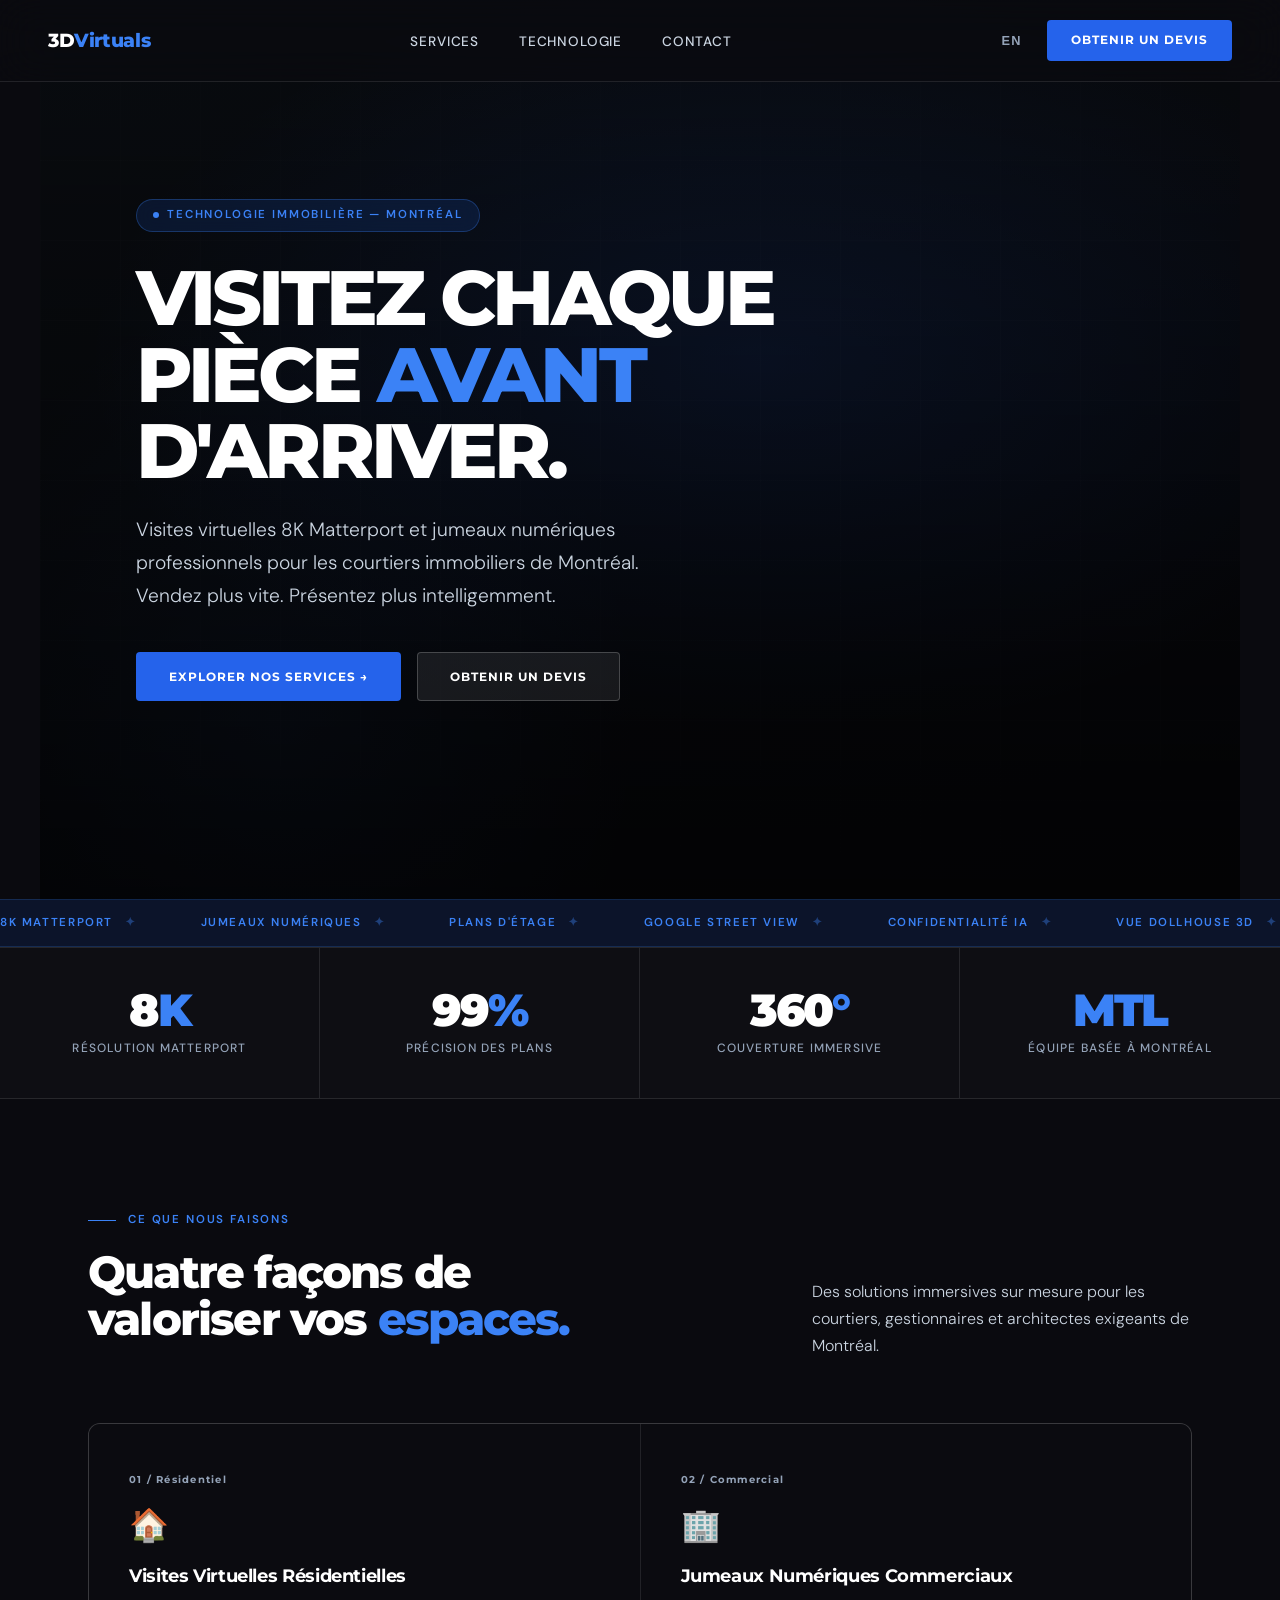
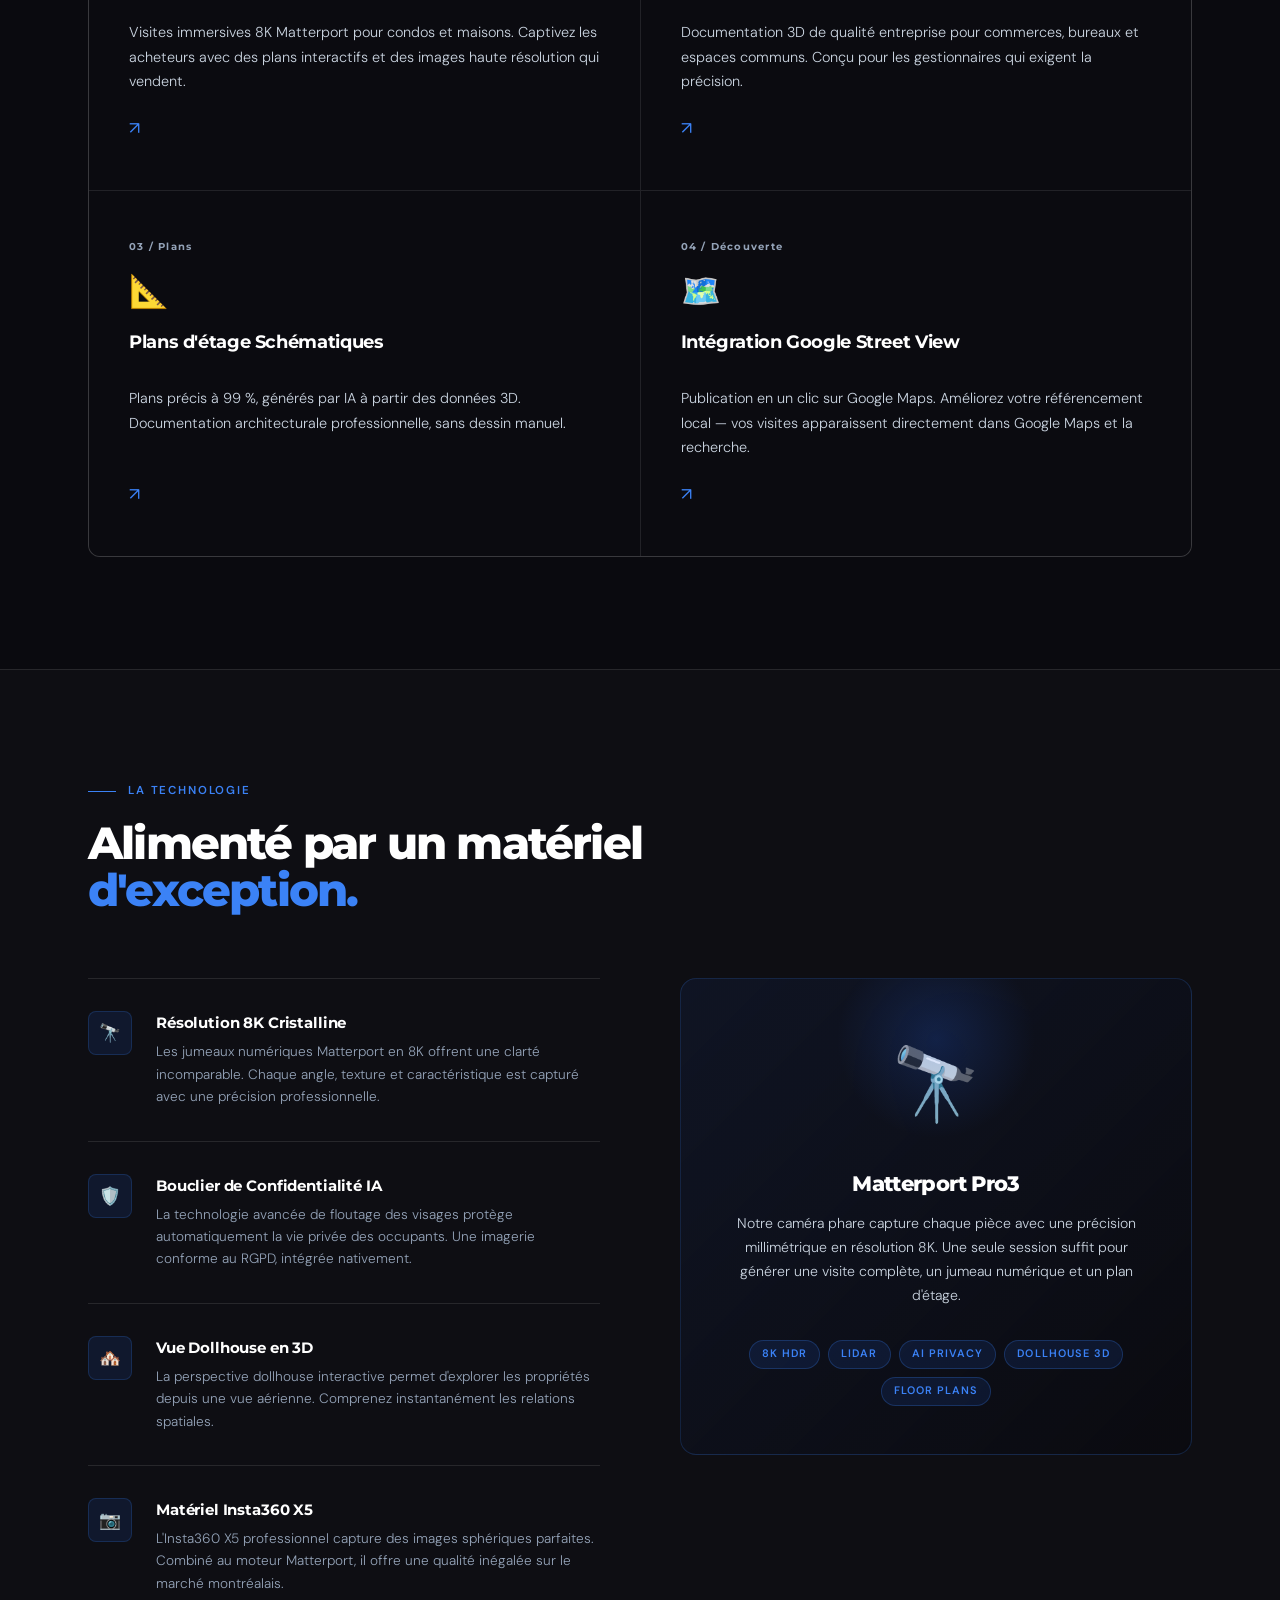
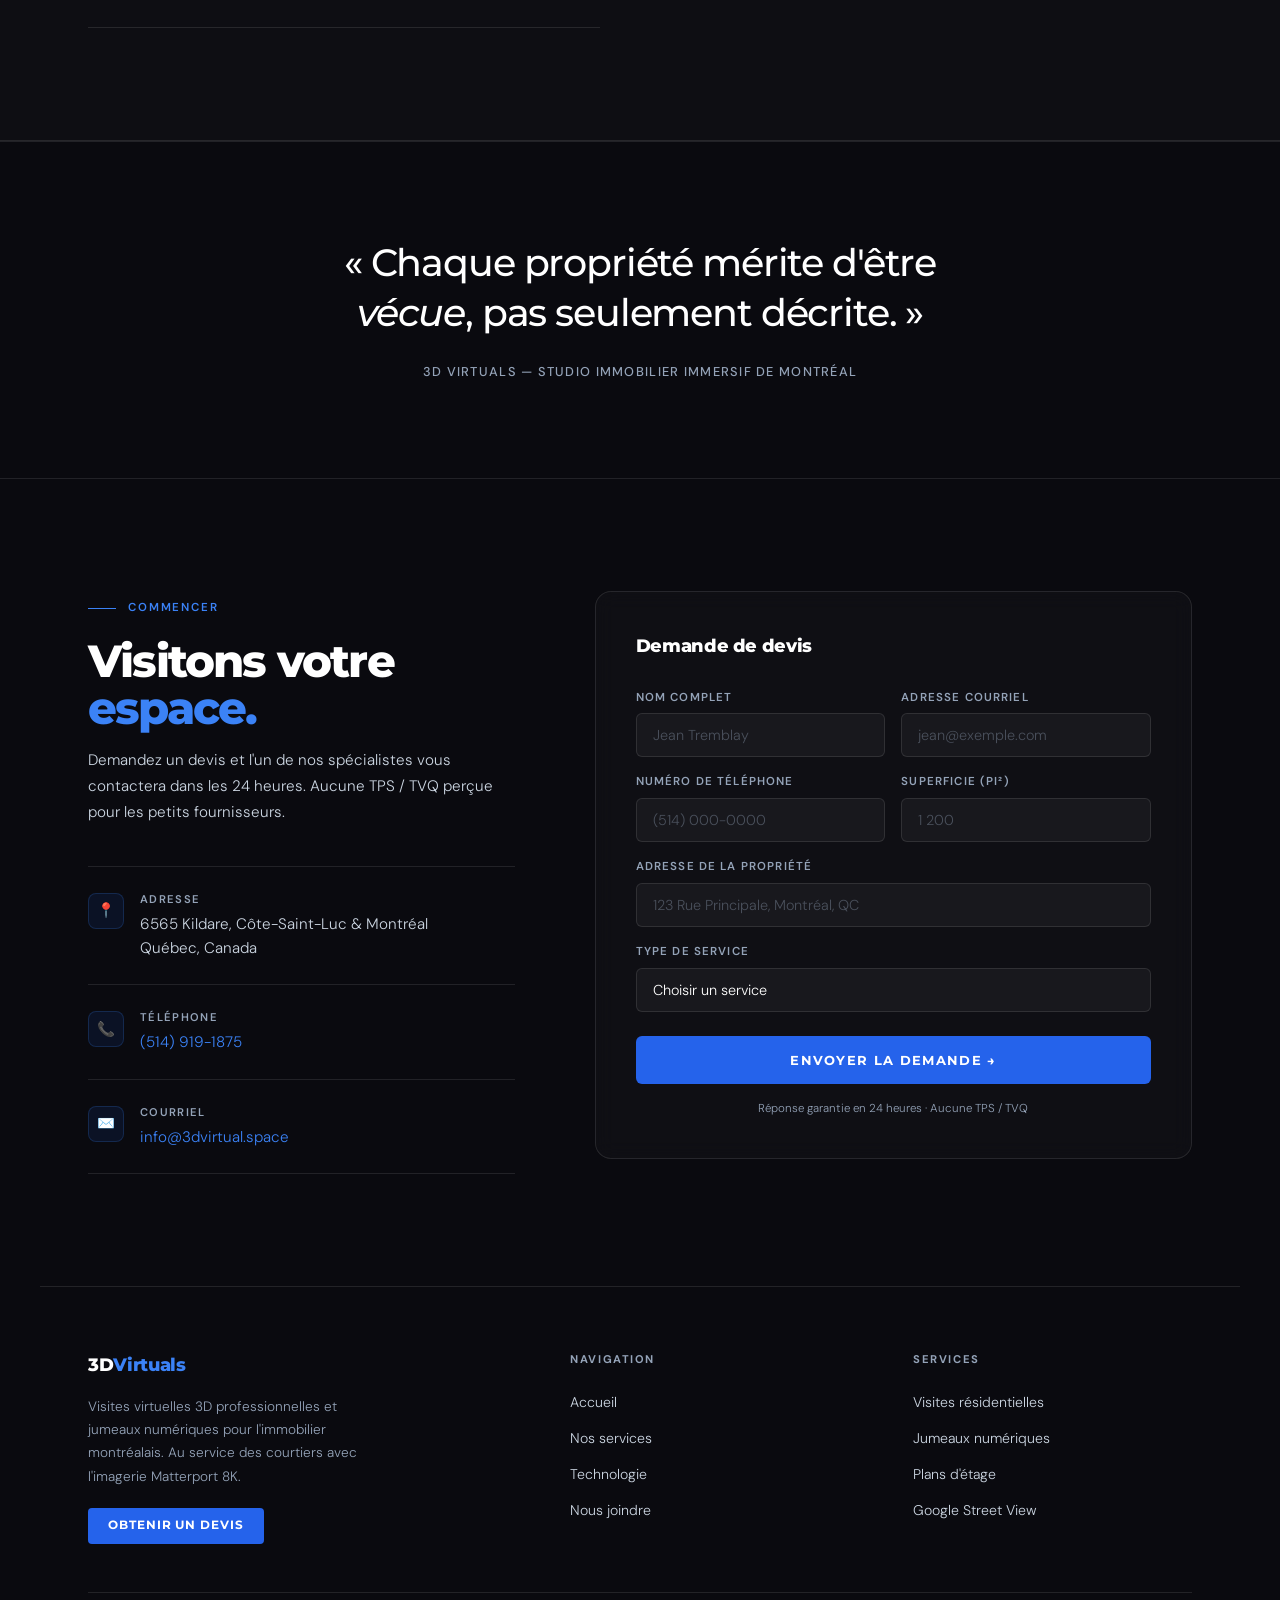
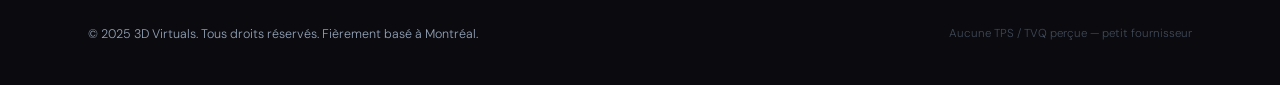
==== commit 28dd6a1e: "aserew" ====
--- a/index.html
+++ b/index.html
@@ -6,41 +6,35 @@
 <title>3D Virtuals — Visites Virtuelles 3D | Montréal</title>
 <link rel="preconnect" href="https://fonts.googleapis.com">
 <link rel="preconnect" href="https://fonts.gstatic.com" crossorigin>
-<link href="https://fonts.googleapis.com/css2?family=Sora:wght@300;400;500;600;700&family=DM+Sans:ital,wght@0,300;0,400;0,500;1,300&display=swap" rel="stylesheet">
+<link href="https://fonts.googleapis.com/css2?family=Montserrat:wght@400;500;600;800;900&family=DM+Sans:ital,opsz,wght@0,9..40,300;0,9..40,400;0,9..40,500;1,9..40,300&display=swap" rel="stylesheet">
 <style>
   *, *::before, *::after { box-sizing: border-box; margin: 0; padding: 0; }
 
   :root {
-    --green: #1a9e5c;
-    --green-light: #e8f7ef;
-    --green-dark: #0f6e3e;
-    --green-mid: #2ab870;
+    --blue: #2563eb;
+    --blue-light: #3b82f6;
+    --blue-dark: #1d4ed8;
+    --slate: #cbd5e1;
+    --slate-dim: #94a3b8;
     --white: #ffffff;
-    --off-white: #f8faf9;
-    --text-dark: #0d1f17;
-    --text-mid: #3d5248;
-    --text-muted: #7a9086;
-    --border: #dce9e3;
-    --border-light: #edf4f0;
-    --font-display: 'Sora', sans-serif;
+    --black: #0a0a0f;
+    --surface: rgba(255,255,255,0.04);
+    --surface-hover: rgba(255,255,255,0.08);
+    --border: rgba(255,255,255,0.1);
+    --border-hover: rgba(255,255,255,0.2);
+    --font-display: 'Montserrat', sans-serif;
     --font-body: 'DM Sans', sans-serif;
-    --radius: 12px;
-    --radius-sm: 8px;
-    --radius-lg: 20px;
-    --shadow-sm: 0 1px 4px rgba(15,110,62,0.07);
-    --shadow-md: 0 4px 20px rgba(15,110,62,0.10);
-    --shadow-lg: 0 12px 40px rgba(15,110,62,0.13);
+    --max-w: 1200px;
   }
 
   html { scroll-behavior: smooth; }
 
   body {
     font-family: var(--font-body);
-    background: var(--white);
-    color: var(--text-dark);
-    font-size: 16px;
+    background: var(--black);
+    color: var(--white);
     line-height: 1.6;
-    -webkit-font-smoothing: antialiased;
+    overflow-x: hidden;
   }
 
   /* ─── NAV ─── */
@@ -48,731 +42,649 @@
     position: fixed;
     top: 0; left: 0; right: 0;
     z-index: 100;
-    background: rgba(255,255,255,0.96);
-    backdrop-filter: blur(12px);
-    border-bottom: 1px solid var(--border-light);
-    height: 68px;
-    display: flex;
-    align-items: center;
-    padding: 0 6vw;
-  }
-
-  .nav-inner {
-    width: 100%;
-    max-width: 1200px;
-    margin: 0 auto;
     display: flex;
     align-items: center;
     justify-content: space-between;
-  }
-
-  .logo {
-    font-family: var(--font-display);
+    padding: 1.25rem 3rem;
+    background: rgba(10,10,15,0.6);
+    backdrop-filter: blur(20px);
+    -webkit-backdrop-filter: blur(20px);
+    border-bottom: 1px solid var(--border);
+    transition: background 0.3s;
+  }
+
+  .nav-logo {
+    font-family: var(--font-display);
+    font-weight: 800;
+    font-size: 1.2rem;
+    letter-spacing: -0.02em;
+    color: var(--white);
+    text-decoration: none;
+  }
+
+  .nav-logo span { color: var(--blue-light); }
+
+  .nav-links {
+    display: flex;
+    gap: 2.5rem;
+    list-style: none;
+  }
+
+  .nav-links a {
+    font-size: 0.85rem;
+    font-weight: 500;
+    letter-spacing: 0.06em;
+    text-transform: uppercase;
+    color: var(--slate);
+    text-decoration: none;
+    transition: color 0.2s;
+  }
+
+  .nav-links a:hover { color: var(--white); }
+
+  .nav-right { display: flex; align-items: center; gap: 1rem; }
+
+  .lang-toggle {
+    font-size: 0.8rem;
+    font-weight: 600;
+    letter-spacing: 0.08em;
+    color: var(--slate-dim);
+    cursor: pointer;
+    background: none;
+    border: none;
+    padding: 0.3rem 0.6rem;
+    transition: color 0.2s;
+  }
+  .lang-toggle:hover { color: var(--white); }
+
+  .btn-primary {
+    font-family: var(--font-display);
+    font-size: 0.78rem;
     font-weight: 700;
-    font-size: 1.35rem;
-    color: var(--text-dark);
+    letter-spacing: 0.08em;
+    text-transform: uppercase;
+    color: var(--white);
+    background: var(--blue);
+    border: none;
+    padding: 0.65rem 1.5rem;
+    border-radius: 4px;
+    cursor: pointer;
     text-decoration: none;
-    letter-spacing: -0.02em;
+    display: inline-block;
+    transition: background 0.2s, transform 0.15s;
+  }
+  .btn-primary:hover { background: var(--blue-light); transform: translateY(-1px); }
+
+  /* ─── HERO ─── */
+  #hero {
+    position: relative;
+    width: 100%;
+    height: 100vh;
+    min-height: 600px;
     display: flex;
     align-items: center;
-    gap: 8px;
-  }
-
-  .logo-dot {
-    width: 10px; height: 10px;
-    background: var(--green);
-    border-radius: 50%;
-    display: inline-block;
-  }
-
-  .nav-links {
-    display: flex;
-    align-items: center;
-    gap: 2rem;
-    list-style: none;
-  }
-
-  .nav-links a {
-    text-decoration: none;
-    color: var(--text-mid);
-    font-size: 0.9rem;
-    font-weight: 400;
-    transition: color 0.2s;
-    font-family: var(--font-body);
-  }
-
-  .nav-links a:hover { color: var(--green); }
-
-  .nav-right {
-    display: flex;
-    align-items: center;
-    gap: 1rem;
-  }
-
-  .lang-switch {
-    font-size: 0.8rem;
-    font-weight: 500;
-    color: var(--text-muted);
-    cursor: pointer;
-    letter-spacing: 0.04em;
-    text-decoration: none;
-  }
-
-  .btn {
+    overflow: hidden;
+  }
+
+  .hero-video {
+    position: absolute;
+    inset: 0;
+    width: 100%;
+    height: 100%;
+    object-fit: cover;
+    object-position: center;
+    z-index: 0;
+  }
+
+  /* Fallback gradient when no video loads */
+  .hero-bg-fallback {
+    position: absolute;
+    inset: 0;
+    z-index: 0;
+    background:
+      radial-gradient(ellipse 80% 60% at 60% 40%, rgba(37,99,235,0.18) 0%, transparent 70%),
+      radial-gradient(ellipse 50% 80% at 20% 80%, rgba(59,130,246,0.08) 0%, transparent 60%),
+      linear-gradient(160deg, #0d1117 0%, #0a0a0f 100%);
+  }
+
+  /* Grid texture overlay */
+  .hero-grid {
+    position: absolute;
+    inset: 0;
+    z-index: 1;
+    background-image:
+      linear-gradient(rgba(255,255,255,0.025) 1px, transparent 1px),
+      linear-gradient(90deg, rgba(255,255,255,0.025) 1px, transparent 1px);
+    background-size: 80px 80px;
+    mask-image: linear-gradient(to bottom, transparent 0%, rgba(0,0,0,0.5) 30%, rgba(0,0,0,0.5) 70%, transparent 100%);
+  }
+
+  .hero-overlay {
+    position: absolute;
+    inset: 0;
+    z-index: 2;
+    background: linear-gradient(to bottom,
+      rgba(0,0,0,0.3) 0%,
+      rgba(0,0,0,0.45) 40%,
+      rgba(0,0,0,0.7) 100%
+    );
+  }
+
+  .hero-content {
+    position: relative;
+    z-index: 3;
+    max-width: var(--max-w);
+    margin: 0 auto;
+    padding: 0 3rem;
+    width: 100%;
+  }
+
+  .hero-eyebrow {
     display: inline-flex;
     align-items: center;
-    gap: 6px;
-    padding: 0.55rem 1.25rem;
-    border-radius: var(--radius-sm);
-    font-family: var(--font-body);
-    font-size: 0.875rem;
-    font-weight: 500;
-    text-decoration: none;
-    cursor: pointer;
-    border: none;
-    transition: all 0.2s;
-  }
-
-  .btn-primary {
-    background: var(--green);
-    color: #fff;
-  }
-
-  .btn-primary:hover {
-    background: var(--green-dark);
-    transform: translateY(-1px);
-    box-shadow: 0 4px 14px rgba(26,158,92,0.3);
-  }
-
-  .btn-outline {
-    background: transparent;
-    color: var(--green);
-    border: 1.5px solid var(--green);
-  }
-
-  .btn-outline:hover {
-    background: var(--green-light);
-  }
-
-  .btn-lg {
-    padding: 0.85rem 2rem;
-    font-size: 1rem;
-    border-radius: var(--radius);
-  }
-
-  /* ─── HERO ─── */
-  #hero {
-    padding-top: 68px;
-    background: var(--white);
-    overflow: hidden;
-  }
-
-  .hero-inner {
-    max-width: 1200px;
-    margin: 0 auto;
-    padding: 5rem 6vw 4rem;
-    display: grid;
-    grid-template-columns: 1fr 1fr;
-    gap: 4rem;
-    align-items: center;
-  }
-
-  .hero-badge {
-    display: inline-flex;
-    align-items: center;
-    gap: 6px;
-    background: var(--green-light);
-    color: var(--green-dark);
-    font-size: 0.78rem;
+    gap: 0.5rem;
+    font-size: 0.72rem;
     font-weight: 600;
-    letter-spacing: 0.05em;
-    text-transform: uppercase;
-    padding: 6px 14px;
+    letter-spacing: 0.16em;
+    text-transform: uppercase;
+    color: var(--blue-light);
+    background: rgba(37,99,235,0.15);
+    border: 1px solid rgba(59,130,246,0.3);
+    padding: 0.4rem 1rem;
     border-radius: 100px;
-    margin-bottom: 1.2rem;
-  }
-
-  .hero-badge-dot {
+    margin-bottom: 1.75rem;
+    backdrop-filter: blur(10px);
+    -webkit-backdrop-filter: blur(10px);
+    animation: fadeUp 0.8s ease both;
+  }
+
+  .hero-eyebrow::before {
+    content: '';
     width: 6px; height: 6px;
-    background: var(--green);
     border-radius: 50%;
-  }
-
-  .hero-title {
-    font-family: var(--font-display);
-    font-size: clamp(2.2rem, 4vw, 3.2rem);
-    font-weight: 700;
-    line-height: 1.15;
-    letter-spacing: -0.03em;
-    color: var(--text-dark);
-    margin-bottom: 1.25rem;
-  }
-
-  .hero-title em {
+    background: var(--blue-light);
+    animation: pulse 2s ease infinite;
+  }
+
+  @keyframes pulse {
+    0%, 100% { opacity: 1; }
+    50% { opacity: 0.3; }
+  }
+
+  h1 {
+    font-family: var(--font-display);
+    font-weight: 800;
+    font-size: clamp(2.8rem, 6vw, 5.5rem);
+    line-height: 1;
+    letter-spacing: -0.05em;
+    text-transform: uppercase;
+    color: var(--white);
+    margin-bottom: 1.5rem;
+    animation: fadeUp 0.8s 0.15s ease both;
+  }
+
+  h1 em {
     font-style: normal;
-    color: var(--green);
+    color: var(--blue-light);
   }
 
   .hero-sub {
-    font-size: 1.05rem;
-    color: var(--text-mid);
+    font-size: clamp(1rem, 1.5vw, 1.2rem);
+    font-weight: 300;
+    color: var(--slate);
+    max-width: 540px;
+    margin-bottom: 2.5rem;
     line-height: 1.7;
-    margin-bottom: 2rem;
-    font-weight: 300;
-    max-width: 480px;
+    animation: fadeUp 0.8s 0.3s ease both;
   }
 
   .hero-ctas {
     display: flex;
     gap: 1rem;
     flex-wrap: wrap;
-  }
-
-  .hero-stats {
+    animation: fadeUp 0.8s 0.45s ease both;
+  }
+
+  .btn-glass {
+    font-family: var(--font-display);
+    font-size: 0.78rem;
+    font-weight: 700;
+    letter-spacing: 0.08em;
+    text-transform: uppercase;
+    color: var(--white);
+    background: rgba(255,255,255,0.08);
+    border: 1px solid var(--border-hover);
+    padding: 0.85rem 2rem;
+    border-radius: 4px;
+    cursor: pointer;
+    text-decoration: none;
+    display: inline-block;
+    backdrop-filter: blur(10px);
+    -webkit-backdrop-filter: blur(10px);
+    transition: background 0.2s, border-color 0.2s, transform 0.15s;
+  }
+  .btn-glass:hover {
+    background: rgba(255,255,255,0.14);
+    border-color: rgba(255,255,255,0.35);
+    transform: translateY(-1px);
+  }
+
+  .btn-hero-primary {
+    font-family: var(--font-display);
+    font-size: 0.78rem;
+    font-weight: 700;
+    letter-spacing: 0.08em;
+    text-transform: uppercase;
+    color: var(--white);
+    background: var(--blue);
+    border: 1px solid transparent;
+    padding: 0.85rem 2rem;
+    border-radius: 4px;
+    cursor: pointer;
+    text-decoration: none;
+    display: inline-block;
+    backdrop-filter: blur(10px);
+    -webkit-backdrop-filter: blur(10px);
+    transition: background 0.2s, transform 0.15s;
+  }
+  .btn-hero-primary:hover { background: var(--blue-light); transform: translateY(-1px); }
+
+  /* ─── TICKER ─── */
+  .ticker-wrap {
+    position: relative;
+    z-index: 10;
+    background: rgba(37,99,235,0.12);
+    border-top: 1px solid rgba(59,130,246,0.2);
+    border-bottom: 1px solid rgba(59,130,246,0.2);
+    overflow: hidden;
+    padding: 0.85rem 0;
+    margin-top: -1px;
+  }
+
+  .ticker-track {
+    display: flex;
+    gap: 4rem;
+    width: max-content;
+    animation: ticker 28s linear infinite;
+  }
+
+  .ticker-item {
+    display: flex;
+    align-items: center;
+    gap: 0.75rem;
+    font-size: 0.72rem;
+    font-weight: 600;
+    letter-spacing: 0.14em;
+    text-transform: uppercase;
+    color: var(--blue-light);
+    white-space: nowrap;
+  }
+
+  .ticker-item::after {
+    content: '✦';
+    color: rgba(59,130,246,0.4);
+  }
+
+  @keyframes ticker { from { transform: translateX(0); } to { transform: translateX(-50%); } }
+
+  /* ─── STATS ─── */
+  .stats-bar {
     display: grid;
-    grid-template-columns: 1fr 1fr;
-    gap: 1rem;
-    margin-top: 2.5rem;
-    padding-top: 2rem;
-    border-top: 1px solid var(--border-light);
-  }
-
-  .hero-stat {}
-
-  .hero-stat-val {
-    font-family: var(--font-display);
-    font-size: 1.8rem;
-    font-weight: 700;
-    color: var(--green);
-    letter-spacing: -0.02em;
-    line-height: 1.1;
-  }
-
-  .hero-stat-label {
-    font-size: 0.8rem;
-    color: var(--text-muted);
-    margin-top: 2px;
-  }
-
-  .hero-visual {
-    position: relative;
-  }
-
-  .hero-img-wrap {
-    background: var(--off-white);
-    border-radius: var(--radius-lg);
-    border: 1px solid var(--border);
-    overflow: hidden;
-    aspect-ratio: 4/3;
-    position: relative;
-    box-shadow: var(--shadow-lg);
-    display: flex;
-    align-items: center;
-    justify-content: center;
-  }
-
-  .hero-mock {
-    width: 100%;
-    height: 100%;
-    background: linear-gradient(135deg, #e8f7ef 0%, #d0f0e3 40%, #a8e4c8 100%);
-    display: flex;
-    align-items: center;
-    justify-content: center;
-    position: relative;
-  }
-
-  .hero-mock-icon {
-    font-size: 5rem;
-    opacity: 0.7;
-  }
-
-  .hero-mock-label {
-    position: absolute;
-    bottom: 20px; left: 20px;
-    background: white;
-    border-radius: var(--radius-sm);
-    padding: 10px 14px;
-    box-shadow: var(--shadow-md);
+    grid-template-columns: repeat(4, 1fr);
+    border-top: 1px solid var(--border);
+    border-bottom: 1px solid var(--border);
+    background: rgba(255,255,255,0.015);
+  }
+
+  .stat-cell {
+    padding: 2.5rem 2rem;
+    border-right: 1px solid var(--border);
+    text-align: center;
+  }
+  .stat-cell:last-child { border-right: none; }
+
+  .stat-num {
+    font-family: var(--font-display);
+    font-size: 2.8rem;
+    font-weight: 900;
+    letter-spacing: -0.05em;
+    color: var(--white);
+    line-height: 1;
+    margin-bottom: 0.4rem;
+  }
+
+  .stat-num span { color: var(--blue-light); }
+
+  .stat-label {
     font-size: 0.75rem;
     font-weight: 500;
-    color: var(--text-dark);
+    letter-spacing: 0.1em;
+    text-transform: uppercase;
+    color: var(--slate-dim);
+  }
+
+  /* ─── SECTIONS ─── */
+  section { padding: 7rem 3rem; max-width: var(--max-w); margin: 0 auto; }
+
+  .section-full { max-width: none; padding-left: 0; padding-right: 0; }
+
+  .eyebrow {
+    font-size: 0.72rem;
+    font-weight: 600;
+    letter-spacing: 0.16em;
+    text-transform: uppercase;
+    color: var(--blue-light);
+    margin-bottom: 1.25rem;
     display: flex;
     align-items: center;
-    gap: 6px;
-  }
-
-  .hero-mock-label-dot {
-    width: 8px; height: 8px;
-    background: var(--green);
-    border-radius: 50%;
-    animation: blink 1.4s ease-in-out infinite;
-  }
-
-  @keyframes blink {
-    0%, 100% { opacity: 1; }
-    50% { opacity: 0.3; }
-  }
-
-  .hero-float-badge {
-    position: absolute;
-    top: -14px; right: -14px;
-    background: var(--green);
-    color: white;
-    font-size: 0.75rem;
-    font-weight: 600;
-    padding: 8px 16px;
-    border-radius: 100px;
-    box-shadow: 0 4px 16px rgba(26,158,92,0.35);
-  }
-
-  /* ─── TICKER ─── */
-  .ticker-wrap {
-    background: var(--text-dark);
-    overflow: hidden;
-    padding: 0.9rem 0;
-  }
-
-  .ticker {
-    display: flex;
-    gap: 3rem;
-    animation: scroll 28s linear infinite;
-    width: max-content;
-  }
-
-  .ticker-item {
-    white-space: nowrap;
-    color: rgba(255,255,255,0.55);
-    font-size: 0.78rem;
-    font-weight: 500;
-    letter-spacing: 0.08em;
-    text-transform: uppercase;
-    display: flex;
-    align-items: center;
-    gap: 0.8rem;
-  }
-
-  .ticker-item span {
-    color: var(--green-mid);
-  }
-
-  @keyframes scroll {
-    0% { transform: translateX(0); }
-    100% { transform: translateX(-50%); }
-  }
-
-  /* ─── SECTIONS COMMON ─── */
-  section {
-    padding: 6rem 6vw;
-  }
-
-  .section-inner {
-    max-width: 1200px;
-    margin: 0 auto;
-  }
-
-  .section-tag {
+    gap: 0.75rem;
+  }
+  .eyebrow::before {
+    content: '';
     display: inline-block;
-    font-size: 0.75rem;
-    font-weight: 600;
-    letter-spacing: 0.08em;
-    text-transform: uppercase;
-    color: var(--green);
-    margin-bottom: 0.75rem;
-  }
-
-  .section-title {
-    font-family: var(--font-display);
-    font-size: clamp(1.8rem, 3vw, 2.6rem);
+    width: 28px; height: 1px;
+    background: var(--blue-light);
+  }
+
+  h2 {
+    font-family: var(--font-display);
+    font-size: clamp(2rem, 3.5vw, 3rem);
+    font-weight: 800;
+    letter-spacing: -0.04em;
+    line-height: 1.05;
+    color: var(--white);
+    margin-bottom: 1rem;
+  }
+
+  h2 em {
+    font-style: normal;
+    color: var(--blue-light);
+  }
+
+  h3 {
+    font-family: var(--font-display);
+    font-size: 1.15rem;
     font-weight: 700;
-    letter-spacing: -0.025em;
-    color: var(--text-dark);
-    line-height: 1.2;
-    margin-bottom: 1rem;
-  }
-
-  .section-sub {
+    letter-spacing: -0.02em;
+    color: var(--white);
+    margin-bottom: 0.6rem;
+  }
+
+  /* ─── SERVICES ─── */
+  .services-header {
+    display: flex;
+    align-items: flex-end;
+    justify-content: space-between;
+    margin-bottom: 4rem;
+    gap: 2rem;
+  }
+
+  .services-header .subtext {
     font-size: 1rem;
-    color: var(--text-muted);
-    max-width: 560px;
+    color: var(--slate);
     font-weight: 300;
+    max-width: 380px;
     line-height: 1.7;
-  }
-
-  /* ─── SERVICES ─── */
-  #services {
-    background: var(--off-white);
-  }
-
-  .services-header {
-    display: flex;
-    justify-content: space-between;
-    align-items: flex-end;
-    gap: 2rem;
-    margin-bottom: 3rem;
-    flex-wrap: wrap;
   }
 
   .services-grid {
     display: grid;
     grid-template-columns: repeat(2, 1fr);
-    gap: 1.5rem;
+    gap: 1px;
+    background: var(--border);
+    border: 1px solid var(--border);
+    border-radius: 12px;
+    overflow: hidden;
   }
 
   .service-card {
-    background: var(--white);
-    border: 1px solid var(--border);
-    border-radius: var(--radius-lg);
-    padding: 2rem;
-    transition: all 0.25s;
-    cursor: pointer;
+    background: rgba(10,10,15,0.95);
+    padding: 3rem 2.5rem;
+    display: flex;
+    flex-direction: column;
+    gap: 1.25rem;
     position: relative;
     overflow: hidden;
-  }
-
-  .service-card::after {
+    transition: background 0.3s;
+    cursor: pointer;
+    text-decoration: none;
+    color: inherit;
+  }
+
+  .service-card::before {
     content: '';
     position: absolute;
-    bottom: 0; left: 0; right: 0;
-    height: 3px;
-    background: var(--green);
-    transform: scaleX(0);
-    transform-origin: left;
-    transition: transform 0.3s;
-  }
-
-  .service-card:hover {
-    border-color: var(--green);
-    box-shadow: var(--shadow-md);
-    transform: translateY(-3px);
-  }
-
-  .service-card:hover::after {
-    transform: scaleX(1);
-  }
+    inset: 0;
+    background: linear-gradient(135deg, rgba(37,99,235,0.06) 0%, transparent 60%);
+    opacity: 0;
+    transition: opacity 0.3s;
+  }
+
+  .service-card:hover { background: rgba(15,15,25,0.98); }
+  .service-card:hover::before { opacity: 1; }
 
   .service-num {
-    font-size: 0.7rem;
-    font-weight: 600;
-    letter-spacing: 0.1em;
-    color: var(--text-muted);
-    margin-bottom: 1rem;
-    text-transform: uppercase;
+    font-family: var(--font-display);
+    font-size: 0.65rem;
+    font-weight: 700;
+    letter-spacing: 0.12em;
+    color: var(--slate-dim);
   }
 
   .service-icon {
     font-size: 2rem;
-    margin-bottom: 1rem;
-    display: block;
-  }
-
-  .service-title {
-    font-family: var(--font-display);
-    font-size: 1.2rem;
-    font-weight: 600;
-    color: var(--text-dark);
-    margin-bottom: 0.6rem;
-    letter-spacing: -0.01em;
+    line-height: 1;
   }
 
   .service-desc {
     font-size: 0.9rem;
-    color: var(--text-muted);
-    line-height: 1.65;
+    color: var(--slate);
+    line-height: 1.7;
     font-weight: 300;
   }
 
   .service-arrow {
-    position: absolute;
-    top: 1.5rem; right: 1.5rem;
-    width: 28px; height: 28px;
-    background: var(--green-light);
-    border-radius: 50%;
-    display: flex;
-    align-items: center;
-    justify-content: center;
-    font-size: 0.75rem;
-    color: var(--green);
-    transition: all 0.2s;
-  }
-
-  .service-card:hover .service-arrow {
-    background: var(--green);
-    color: white;
-  }
-
-  /* ─── WHY ─── */
-  #why {
-    background: var(--white);
-  }
-
-  .why-grid {
-    display: grid;
-    grid-template-columns: repeat(3, 1fr);
-    gap: 2rem;
-    margin-top: 3rem;
-  }
-
-  .why-card {
-    padding: 1.75rem;
-    border: 1px solid var(--border-light);
-    border-radius: var(--radius-lg);
-    background: var(--off-white);
-  }
-
-  .why-icon-wrap {
-    width: 48px; height: 48px;
-    background: var(--green-light);
-    border-radius: var(--radius-sm);
-    display: flex;
-    align-items: center;
-    justify-content: center;
-    font-size: 1.3rem;
-    margin-bottom: 1.1rem;
-  }
-
-  .why-title {
-    font-family: var(--font-display);
-    font-size: 1rem;
-    font-weight: 600;
-    color: var(--text-dark);
-    margin-bottom: 0.5rem;
-  }
-
-  .why-desc {
-    font-size: 0.875rem;
-    color: var(--text-muted);
-    line-height: 1.65;
-    font-weight: 300;
-  }
-
-  /* ─── TECHNOLOGY ─── */
-  #technology {
-    background: var(--text-dark);
-    color: white;
-  }
-
-  #technology .section-title { color: white; }
-  #technology .section-sub { color: rgba(255,255,255,0.5); }
-  #technology .section-tag { color: var(--green-mid); }
+    margin-top: auto;
+    font-size: 1.1rem;
+    color: var(--blue-light);
+    transition: transform 0.2s;
+  }
+
+  .service-card:hover .service-arrow { transform: translate(4px, -4px); }
+
+  /* ─── TECH ─── */
+  .tech-wrap {
+    background: rgba(255,255,255,0.015);
+    border-top: 1px solid var(--border);
+    border-bottom: 1px solid var(--border);
+  }
+
+  .tech-inner {
+    max-width: var(--max-w);
+    margin: 0 auto;
+    padding: 7rem 3rem;
+  }
 
   .tech-layout {
     display: grid;
     grid-template-columns: 1fr 1fr;
     gap: 5rem;
+    align-items: start;
+    margin-top: 4rem;
+  }
+
+  .tech-features {
+    display: flex;
+    flex-direction: column;
+    gap: 0;
+  }
+
+  .tech-feat {
+    display: flex;
+    align-items: flex-start;
+    gap: 1.5rem;
+    padding: 2rem 0;
+    border-bottom: 1px solid var(--border);
+    cursor: pointer;
+    transition: all 0.2s;
+  }
+
+  .tech-feat:first-child { border-top: 1px solid var(--border); }
+
+  .tech-feat:hover .tech-feat-title { color: var(--blue-light); }
+
+  .tech-feat-icon {
+    width: 44px;
+    height: 44px;
+    border-radius: 8px;
+    background: rgba(37,99,235,0.12);
+    border: 1px solid rgba(59,130,246,0.2);
+    display: flex;
     align-items: center;
-    margin-top: 4rem;
-  }
-
-  .tech-features {
-    display: flex;
-    flex-direction: column;
-    gap: 1.5rem;
-  }
-
-  .tech-feature {
-    display: flex;
-    gap: 1.25rem;
-    padding: 1.5rem;
-    border: 1px solid rgba(255,255,255,0.08);
-    border-radius: var(--radius);
-    background: rgba(255,255,255,0.03);
-    transition: all 0.2s;
-  }
-
-  .tech-feature:hover {
-    border-color: rgba(42,184,112,0.4);
-    background: rgba(42,184,112,0.05);
-  }
-
-  .tech-feat-icon {
-    font-size: 1.6rem;
+    justify-content: center;
+    font-size: 1.1rem;
     flex-shrink: 0;
-    margin-top: 2px;
   }
 
   .tech-feat-title {
     font-family: var(--font-display);
-    font-size: 1rem;
-    font-weight: 600;
-    color: white;
+    font-size: 0.95rem;
+    font-weight: 700;
+    letter-spacing: -0.01em;
+    color: var(--white);
     margin-bottom: 0.35rem;
+    transition: color 0.2s;
   }
 
   .tech-feat-desc {
-    font-size: 0.875rem;
-    color: rgba(255,255,255,0.45);
-    line-height: 1.6;
-    font-weight: 300;
-  }
-
-  .tech-visual {
-    display: flex;
-    flex-direction: column;
-    gap: 1rem;
-  }
-
-  .tech-stat-grid {
-    display: grid;
-    grid-template-columns: 1fr 1fr;
-    gap: 1rem;
-  }
-
-  .tech-stat {
-    background: rgba(255,255,255,0.04);
-    border: 1px solid rgba(255,255,255,0.08);
-    border-radius: var(--radius);
-    padding: 1.5rem;
-    text-align: center;
-  }
-
-  .tech-stat-val {
-    font-family: var(--font-display);
-    font-size: 2.2rem;
-    font-weight: 700;
-    color: var(--green-mid);
-    letter-spacing: -0.02em;
-    line-height: 1;
-    margin-bottom: 0.4rem;
-  }
-
-  .tech-stat-label {
-    font-size: 0.78rem;
-    color: rgba(255,255,255,0.4);
-    letter-spacing: 0.04em;
-  }
-
-  .tech-quote {
-    padding: 1.5rem;
-    border-left: 3px solid var(--green);
-    background: rgba(255,255,255,0.03);
-    border-radius: 0 var(--radius) var(--radius) 0;
-    margin-top: 1rem;
-  }
-
-  .tech-quote p {
-    font-size: 0.95rem;
-    font-style: italic;
-    color: rgba(255,255,255,0.65);
+    font-size: 0.85rem;
+    color: var(--slate-dim);
     line-height: 1.65;
     font-weight: 300;
   }
 
-  .tech-quote cite {
-    display: block;
-    font-size: 0.75rem;
-    color: var(--green-mid);
-    font-style: normal;
-    font-weight: 500;
-    margin-top: 0.5rem;
-    letter-spacing: 0.03em;
-  }
-
-  /* ─── STEPS ─── */
-  #steps {
-    background: var(--white);
-  }
-
-  .steps-grid {
-    display: grid;
-    grid-template-columns: repeat(5, 1fr);
-    gap: 1rem;
-    margin-top: 3rem;
+  .tech-visual {
+    position: sticky;
+    top: 6rem;
+  }
+
+  .tech-card {
+    background: linear-gradient(135deg, rgba(37,99,235,0.08) 0%, rgba(10,10,15,0.8) 100%);
+    border: 1px solid rgba(59,130,246,0.2);
+    border-radius: 16px;
+    padding: 3rem;
+    text-align: center;
     position: relative;
-  }
-
-  .steps-grid::before {
+    overflow: hidden;
+  }
+
+  .tech-card::before {
     content: '';
     position: absolute;
-    top: 28px; left: 10%; right: 10%;
-    height: 1px;
-    background: var(--border);
-    z-index: 0;
-  }
-
-  .step {
+    top: -40px; left: 50%;
+    transform: translateX(-50%);
+    width: 200px; height: 200px;
+    background: radial-gradient(circle, rgba(37,99,235,0.2) 0%, transparent 70%);
+    pointer-events: none;
+  }
+
+  .tech-card-glyph {
+    font-size: 4.5rem;
+    margin-bottom: 1.5rem;
+    display: block;
+  }
+
+  .tech-card-title {
+    font-family: var(--font-display);
+    font-size: 1.3rem;
+    font-weight: 800;
+    letter-spacing: -0.03em;
+    margin-bottom: 0.75rem;
+  }
+
+  .tech-card-desc {
+    font-size: 0.88rem;
+    color: var(--slate);
+    line-height: 1.7;
+    font-weight: 300;
+  }
+
+  .tech-badges {
+    display: flex;
+    flex-wrap: wrap;
+    gap: 0.5rem;
+    justify-content: center;
+    margin-top: 2rem;
+  }
+
+  .badge {
+    font-size: 0.68rem;
+    font-weight: 600;
+    letter-spacing: 0.1em;
+    text-transform: uppercase;
+    color: var(--blue-light);
+    background: rgba(37,99,235,0.12);
+    border: 1px solid rgba(59,130,246,0.25);
+    padding: 0.3rem 0.75rem;
+    border-radius: 100px;
+  }
+
+  /* ─── QUOTE ─── */
+  .quote-wrap {
+    border-top: 1px solid var(--border);
+    border-bottom: 1px solid var(--border);
+    padding: 6rem 3rem;
     text-align: center;
-    position: relative;
-    z-index: 1;
-  }
-
-  .step-num {
-    width: 56px; height: 56px;
-    background: var(--white);
-    border: 2px solid var(--green);
-    border-radius: 50%;
-    display: flex;
-    align-items: center;
-    justify-content: center;
-    font-family: var(--font-display);
-    font-size: 1rem;
-    font-weight: 700;
-    color: var(--green);
-    margin: 0 auto 1rem;
-  }
-
-  .step-title {
-    font-family: var(--font-display);
-    font-size: 0.875rem;
-    font-weight: 600;
-    color: var(--text-dark);
-    margin-bottom: 0.4rem;
-  }
-
-  .step-desc {
-    font-size: 0.78rem;
-    color: var(--text-muted);
-    line-height: 1.55;
-    font-weight: 300;
+  }
+
+  .quote-text {
+    font-family: var(--font-display);
+    font-size: clamp(1.5rem, 3vw, 2.5rem);
+    font-weight: 500;
+    letter-spacing: -0.03em;
+    color: var(--white);
+    line-height: 1.3;
+    max-width: 700px;
+    margin: 0 auto 1.5rem;
+  }
+
+  .quote-attr {
+    font-size: 0.8rem;
+    font-weight: 500;
+    letter-spacing: 0.1em;
+    text-transform: uppercase;
+    color: var(--slate-dim);
   }
 
   /* ─── CONTACT ─── */
   #contact {
-    background: var(--off-white);
+    scroll-margin-top: 80px;
   }
 
   .contact-layout {
     display: grid;
-    grid-template-columns: 1fr 1.5fr;
-    gap: 4rem;
+    grid-template-columns: 1fr 1.4fr;
+    gap: 5rem;
     align-items: start;
   }
 
-  .contact-info {}
-
-  .contact-info-title {
-    font-family: var(--font-display);
-    font-size: 1.9rem;
-    font-weight: 700;
-    letter-spacing: -0.025em;
-    color: var(--text-dark);
-    line-height: 1.2;
-    margin-bottom: 1rem;
-  }
-
-  .contact-info-sub {
-    font-size: 0.95rem;
-    color: var(--text-muted);
-    line-height: 1.7;
-    margin-bottom: 2.5rem;
-    font-weight: 300;
-  }
-
-  .contact-details {
-    display: flex;
-    flex-direction: column;
-    gap: 1.25rem;
-  }
+  .contact-info { padding-top: 0.5rem; }
 
   .contact-detail {
     display: flex;
-    gap: 12px;
     align-items: flex-start;
-  }
-
-  .contact-detail-icon {
+    gap: 1rem;
+    padding: 1.5rem 0;
+    border-bottom: 1px solid var(--border);
+  }
+
+  .contact-detail:first-of-type { border-top: 1px solid var(--border); margin-top: 2.5rem; }
+
+  .contact-icon {
     width: 36px; height: 36px;
-    background: var(--green-light);
-    border-radius: var(--radius-sm);
+    background: rgba(37,99,235,0.1);
+    border: 1px solid rgba(59,130,246,0.2);
+    border-radius: 8px;
     display: flex;
     align-items: center;
     justify-content: center;
@@ -781,680 +693,668 @@
     margin-top: 2px;
   }
 
-  .contact-detail-label {
-    font-size: 0.75rem;
+  .contact-label {
+    font-size: 0.7rem;
     font-weight: 600;
-    color: var(--text-muted);
-    text-transform: uppercase;
-    letter-spacing: 0.05em;
-    margin-bottom: 2px;
-  }
-
-  .contact-detail-val {
-    font-size: 0.9rem;
-    color: var(--text-dark);
-    font-weight: 400;
-    text-decoration: none;
-  }
-
-  .contact-detail-val a {
-    color: var(--green);
-    text-decoration: none;
-  }
-
-  .contact-form-wrap {
-    background: var(--white);
+    letter-spacing: 0.12em;
+    text-transform: uppercase;
+    color: var(--slate-dim);
+    margin-bottom: 0.2rem;
+  }
+
+  .contact-val {
+    font-size: 0.95rem;
+    color: var(--slate);
+    font-weight: 300;
+  }
+
+  .contact-val a { color: var(--blue-light); text-decoration: none; }
+  .contact-val a:hover { text-decoration: underline; }
+
+  /* ─── FORM ─── */
+  .form-card {
+    background: rgba(255,255,255,0.025);
     border: 1px solid var(--border);
-    border-radius: var(--radius-lg);
+    border-radius: 16px;
     padding: 2.5rem;
-    box-shadow: var(--shadow-sm);
-  }
-
-  .form-grid {
+    backdrop-filter: blur(10px);
+    -webkit-backdrop-filter: blur(10px);
+  }
+
+  .form-title {
+    font-family: var(--font-display);
+    font-size: 1.1rem;
+    font-weight: 800;
+    letter-spacing: -0.02em;
+    margin-bottom: 1.75rem;
+    color: var(--white);
+  }
+
+  .form-row {
     display: grid;
     grid-template-columns: 1fr 1fr;
     gap: 1rem;
-    margin-bottom: 1rem;
-  }
-
-  .form-field {
+  }
+
+  .form-group {
     display: flex;
     flex-direction: column;
     gap: 0.4rem;
     margin-bottom: 1rem;
   }
 
-  .form-field.full { grid-column: 1 / -1; }
-
-  .form-field label {
-    font-size: 0.8rem;
-    font-weight: 500;
-    color: var(--text-mid);
-    letter-spacing: 0.01em;
-  }
-
-  .form-field input,
-  .form-field select,
-  .form-field textarea {
-    width: 100%;
-    padding: 0.7rem 1rem;
+  .form-group.full { grid-column: 1/-1; }
+
+  label {
+    font-size: 0.72rem;
+    font-weight: 600;
+    letter-spacing: 0.1em;
+    text-transform: uppercase;
+    color: var(--slate-dim);
+  }
+
+  input, select, textarea {
+    background: rgba(255,255,255,0.04);
     border: 1px solid var(--border);
-    border-radius: var(--radius-sm);
+    border-radius: 6px;
+    color: var(--white);
     font-family: var(--font-body);
     font-size: 0.9rem;
-    color: var(--text-dark);
-    background: var(--white);
+    font-weight: 300;
+    padding: 0.75rem 1rem;
+    transition: border-color 0.2s, background 0.2s;
     outline: none;
-    transition: border-color 0.2s, box-shadow 0.2s;
-  }
-
-  .form-field input:focus,
-  .form-field select:focus,
-  .form-field textarea:focus {
-    border-color: var(--green);
-    box-shadow: 0 0 0 3px rgba(26,158,92,0.12);
-  }
-
-  .form-field textarea {
-    resize: vertical;
-    min-height: 100px;
-  }
+    width: 100%;
+    appearance: none;
+    -webkit-appearance: none;
+  }
+
+  input::placeholder, textarea::placeholder { color: rgba(148,163,184,0.4); }
+
+  input:focus, select:focus, textarea:focus {
+    border-color: var(--blue-light);
+    background: rgba(37,99,235,0.06);
+  }
+
+  select option { background: #0d1117; color: var(--white); }
+
+  textarea { resize: vertical; min-height: 100px; }
 
   .form-submit {
     width: 100%;
-    padding: 0.9rem;
-    background: var(--green);
-    color: white;
+    margin-top: 0.5rem;
+    font-family: var(--font-display);
+    font-size: 0.82rem;
+    font-weight: 700;
+    letter-spacing: 0.1em;
+    text-transform: uppercase;
+    color: var(--white);
+    background: var(--blue);
     border: none;
-    border-radius: var(--radius-sm);
-    font-family: var(--font-body);
-    font-size: 1rem;
-    font-weight: 600;
+    border-radius: 6px;
+    padding: 1rem;
     cursor: pointer;
-    transition: all 0.2s;
-    letter-spacing: 0.01em;
-  }
-
-  .form-submit:hover {
-    background: var(--green-dark);
-    transform: translateY(-1px);
-    box-shadow: 0 4px 16px rgba(26,158,92,0.3);
-  }
+    transition: background 0.2s, transform 0.15s;
+  }
+  .form-submit:hover { background: var(--blue-light); transform: translateY(-1px); }
 
   .form-note {
-    font-size: 0.75rem;
-    color: var(--text-muted);
-    margin-top: 0.75rem;
+    font-size: 0.72rem;
+    color: var(--slate-dim);
     text-align: center;
-  }
+    margin-top: 1rem;
+    font-weight: 300;
+  }
+
+  /* ─── SUCCESS ─── */
+  .form-success {
+    display: none;
+    flex-direction: column;
+    align-items: center;
+    text-align: center;
+    gap: 1rem;
+    padding: 3rem 0;
+  }
+
+  .success-icon {
+    width: 52px; height: 52px;
+    background: rgba(37,99,235,0.15);
+    border: 1px solid rgba(59,130,246,0.3);
+    border-radius: 50%;
+    display: flex;
+    align-items: center;
+    justify-content: center;
+    font-size: 1.4rem;
+  }
+
+  .success-title {
+    font-family: var(--font-display);
+    font-weight: 800;
+    letter-spacing: -0.02em;
+    font-size: 1.2rem;
+  }
+
+  .success-desc { font-size: 0.9rem; color: var(--slate); font-weight: 300; }
 
   /* ─── FOOTER ─── */
   footer {
-    background: var(--text-dark);
-    color: rgba(255,255,255,0.6);
-    padding: 4rem 6vw 2rem;
-  }
-
-  .footer-inner {
-    max-width: 1200px;
+    border-top: 1px solid var(--border);
+    padding: 4rem 3rem 2.5rem;
+    max-width: var(--max-w);
     margin: 0 auto;
   }
 
   .footer-top {
     display: grid;
-    grid-template-columns: 2fr 1fr 1fr 1fr;
-    gap: 3rem;
-    padding-bottom: 3rem;
-    border-bottom: 1px solid rgba(255,255,255,0.08);
-  }
-
-  .footer-brand {}
+    grid-template-columns: 1.5fr 1fr 1fr;
+    gap: 4rem;
+    margin-bottom: 3rem;
+  }
+
+  .footer-brand { max-width: 280px; }
 
   .footer-logo {
     font-family: var(--font-display);
-    font-size: 1.2rem;
-    font-weight: 700;
-    color: white;
+    font-weight: 800;
+    font-size: 1.1rem;
     letter-spacing: -0.02em;
-    margin-bottom: 0.75rem;
-    display: flex;
-    align-items: center;
-    gap: 6px;
-  }
+    margin-bottom: 1rem;
+    color: var(--white);
+  }
+
+  .footer-logo span { color: var(--blue-light); }
 
   .footer-tagline {
     font-size: 0.85rem;
-    line-height: 1.65;
+    color: var(--slate-dim);
+    line-height: 1.7;
     font-weight: 300;
-    max-width: 260px;
-    margin-bottom: 1.5rem;
-  }
-
-  .footer-col-title {
-    font-size: 0.75rem;
-    font-weight: 600;
-    letter-spacing: 0.08em;
-    text-transform: uppercase;
-    color: white;
-    margin-bottom: 1rem;
+    margin-bottom: 1.25rem;
+  }
+
+  .footer-heading {
+    font-size: 0.7rem;
+    font-weight: 700;
+    letter-spacing: 0.14em;
+    text-transform: uppercase;
+    color: var(--slate-dim);
+    margin-bottom: 1.25rem;
   }
 
   .footer-links {
     list-style: none;
     display: flex;
     flex-direction: column;
-    gap: 0.6rem;
+    gap: 0.65rem;
   }
 
   .footer-links a {
+    font-size: 0.88rem;
+    color: var(--slate);
     text-decoration: none;
-    color: rgba(255,255,255,0.45);
-    font-size: 0.875rem;
+    font-weight: 300;
     transition: color 0.2s;
+  }
+
+  .footer-links a:hover { color: var(--white); }
+
+  .footer-bottom {
+    padding-top: 2rem;
+    border-top: 1px solid var(--border);
+    display: flex;
+    align-items: center;
+    justify-content: space-between;
+    gap: 1rem;
+  }
+
+  .footer-copy {
+    font-size: 0.78rem;
+    color: var(--slate-dim);
     font-weight: 300;
   }
 
-  .footer-links a:hover { color: var(--green-mid); }
-
-  .footer-bottom {
-    display: flex;
-    justify-content: space-between;
-    align-items: center;
-    padding-top: 2rem;
-    font-size: 0.8rem;
-    flex-wrap: wrap;
-    gap: 0.5rem;
-  }
-
   .footer-legal {
-    font-size: 0.75rem;
-    color: rgba(255,255,255,0.3);
-  }
-
-  /* ─── SUCCESS MSG ─── */
-  .success-msg {
-    display: none;
-    background: var(--green-light);
-    border: 1px solid var(--green);
-    border-radius: var(--radius-sm);
-    padding: 1rem 1.25rem;
-    color: var(--green-dark);
-    font-size: 0.9rem;
-    font-weight: 500;
-    margin-top: 1rem;
-    text-align: center;
-  }
-
-  /* ─── RESPONSIVE ─── */
-  @media (max-width: 900px) {
-    .hero-inner { grid-template-columns: 1fr; gap: 3rem; }
-    .hero-visual { display: none; }
-    .services-grid { grid-template-columns: 1fr; }
-    .tech-layout { grid-template-columns: 1fr; gap: 3rem; }
-    .steps-grid { grid-template-columns: 1fr 1fr; }
-    .steps-grid::before { display: none; }
-    .contact-layout { grid-template-columns: 1fr; }
-    .footer-top { grid-template-columns: 1fr 1fr; }
-    .why-grid { grid-template-columns: 1fr 1fr; }
-    .nav-links { display: none; }
-  }
-
-  @media (max-width: 600px) {
-    section { padding: 4rem 5vw; }
-    .form-grid { grid-template-columns: 1fr; }
-    .footer-top { grid-template-columns: 1fr; }
-    .why-grid { grid-template-columns: 1fr; }
-    .tech-stat-grid { grid-template-columns: 1fr 1fr; }
+    font-size: 0.72rem;
+    color: rgba(100,116,139,0.6);
+    font-weight: 300;
   }
 
   /* ─── ANIMATIONS ─── */
   @keyframes fadeUp {
-    from { opacity: 0; transform: translateY(22px); }
+    from { opacity: 0; transform: translateY(24px); }
     to { opacity: 1; transform: translateY(0); }
   }
 
-  .fade-up {
+  .reveal {
     opacity: 0;
-    animation: fadeUp 0.6s ease forwards;
-  }
-
-  .delay-1 { animation-delay: 0.1s; }
-  .delay-2 { animation-delay: 0.22s; }
-  .delay-3 { animation-delay: 0.34s; }
-  .delay-4 { animation-delay: 0.46s; }
+    transform: translateY(20px);
+    transition: opacity 0.6s ease, transform 0.6s ease;
+  }
+  .reveal.visible { opacity: 1; transform: translateY(0); }
+
+  /* ─── MOBILE ─── */
+  @media (max-width: 768px) {
+    nav { padding: 1rem 1.5rem; }
+    .nav-links { display: none; }
+
+    #hero { height: 100svh; }
+
+    .hero-content { padding: 0 1.5rem; }
+
+    h1 { font-size: 2.8rem; }
+
+    section { padding: 5rem 1.5rem; }
+
+    .services-header { flex-direction: column; align-items: flex-start; }
+
+    .services-grid { grid-template-columns: 1fr; }
+
+    .stats-bar { grid-template-columns: repeat(2, 1fr); }
+    .stat-cell { padding: 2rem 1.5rem; }
+    .stat-cell:nth-child(2) { border-right: none; }
+    .stat-cell:nth-child(3) { border-right: 1px solid var(--border); border-top: 1px solid var(--border); }
+    .stat-cell:nth-child(4) { border-right: none; border-top: 1px solid var(--border); }
+
+    .tech-layout { grid-template-columns: 1fr; gap: 3rem; }
+    .tech-visual { position: static; }
+
+    .contact-layout { grid-template-columns: 1fr; gap: 3rem; }
+
+    .form-row { grid-template-columns: 1fr; }
+
+    .footer-top { grid-template-columns: 1fr; gap: 2.5rem; }
+
+    .footer-bottom { flex-direction: column; text-align: center; }
+
+    .quote-wrap { padding: 4rem 1.5rem; }
+  }
 </style>
 </head>
 <body>
 
 <!-- NAV -->
-<nav>
-  <div class="nav-inner">
-    <a href="#" class="logo">
-      <span class="logo-dot"></span>
-      3DVirtuals
-    </a>
-    <ul class="nav-links">
-      <li><a href="#services">Services</a></li>
-      <li><a href="#technology">Technologie</a></li>
-      <li><a href="#steps">Comment ça marche</a></li>
-      <li><a href="#contact">Contact</a></li>
-    </ul>
-    <div class="nav-right">
-      <a href="#" class="lang-switch">EN / FR</a>
-      <a href="#contact" class="btn btn-primary">Obtenir un devis</a>
+<nav id="navbar">
+  <a href="#hero" class="nav-logo">3D<span>Virtuals</span></a>
+  <ul class="nav-links">
+    <li><a href="#services" data-fr="Services" data-en="Services">Services</a></li>
+    <li><a href="#technology" data-fr="Technologie" data-en="Technology">Technologie</a></li>
+    <li><a href="#contact" data-fr="Contact" data-en="Contact">Contact</a></li>
+  </ul>
+  <div class="nav-right">
+    <button class="lang-toggle" id="lang-btn" onclick="toggleLang()" aria-label="Switch language">
+      <span id="lang-label">EN</span>
+    </button>
+    <a href="#contact" class="btn-primary" data-fr="Obtenir un devis" data-en="Get a Quote">Obtenir un devis</a>
+  </div>
+</nav>
+
+<!-- HERO -->
+<section id="hero">
+  <div class="hero-bg-fallback"></div>
+
+  <!-- Replace src with your actual video path, e.g. /images/banner-video.mp4 -->
+  <video
+    class="hero-video"
+    autoplay
+    loop
+    muted
+    playsinline
+    poster="images/hero-poster.jpg"
+    aria-hidden="true"
+  >
+    <source src="images/banner.mp4" type="video/mp4">
+  </video>
+
+  <div class="hero-grid"></div>
+  <div class="hero-overlay"></div>
+
+  <div class="hero-content">
+    <div class="hero-eyebrow" data-fr="Technologie Immobilière — Montréal" data-en="Real Estate Technology — Montréal">Technologie Immobilière — Montréal</div>
+    <h1 data-fr="Visitez chaque<br>pièce <em>avant</em><br>d'arriver." data-en="Visit every<br>room <em>before</em><br>you arrive.">Visitez chaque<br>pièce <em>avant</em><br>d'arriver.</h1>
+    <p class="hero-sub" data-fr="Visites virtuelles 8K Matterport et jumeaux numériques professionnels pour les courtiers immobiliers de Montréal. Vendez plus vite. Présentez plus intelligemment." data-en="8K Matterport virtual tours and professional digital twins for Montreal real estate brokers. Sell faster. Present smarter.">Visites virtuelles 8K Matterport et jumeaux numériques professionnels pour les courtiers immobiliers de Montréal. Vendez plus vite. Présentez plus intelligemment.</p>
+    <div class="hero-ctas">
+      <a href="#services" class="btn-hero-primary" data-fr="Explorer nos services →" data-en="Explore our services →">Explorer nos services →</a>
+      <a href="#contact" class="btn-glass" data-fr="Obtenir un devis" data-en="Get a Quote">Obtenir un devis</a>
     </div>
   </div>
-</nav>
-
-<!-- HERO -->
-<section id="hero">
-  <div class="hero-inner">
+</section>
+
+<!-- TICKER -->
+<div class="ticker-wrap">
+  <div class="ticker-track">
+    <span class="ticker-item">8K Matterport</span>
+    <span class="ticker-item">Jumeaux Numériques</span>
+    <span class="ticker-item">Plans d'étage</span>
+    <span class="ticker-item">Google Street View</span>
+    <span class="ticker-item">Confidentialité IA</span>
+    <span class="ticker-item">Vue Dollhouse 3D</span>
+    <span class="ticker-item">Insta360 X5</span>
+    <span class="ticker-item">8K Matterport</span>
+    <span class="ticker-item">Jumeaux Numériques</span>
+    <span class="ticker-item">Plans d'étage</span>
+    <span class="ticker-item">Google Street View</span>
+    <span class="ticker-item">Confidentialité IA</span>
+    <span class="ticker-item">Vue Dollhouse 3D</span>
+    <span class="ticker-item">Insta360 X5</span>
+  </div>
+</div>
+
+<!-- STATS BAR -->
+<div class="stats-bar reveal">
+  <div class="stat-cell">
+    <div class="stat-num">8<span>K</span></div>
+    <div class="stat-label" data-fr="Résolution Matterport" data-en="Matterport Resolution">Résolution Matterport</div>
+  </div>
+  <div class="stat-cell">
+    <div class="stat-num">99<span>%</span></div>
+    <div class="stat-label" data-fr="Précision des plans" data-en="Floor Plan Accuracy">Précision des plans</div>
+  </div>
+  <div class="stat-cell">
+    <div class="stat-num">360<span>°</span></div>
+    <div class="stat-label" data-fr="Couverture immersive" data-en="Immersive Coverage">Couverture immersive</div>
+  </div>
+  <div class="stat-cell">
+    <div class="stat-num"><span>MTL</span></div>
+    <div class="stat-label" data-fr="Équipe basée à Montréal" data-en="Montreal-Based Team">Équipe basée à Montréal</div>
+  </div>
+</div>
+
+<!-- SERVICES -->
+<section id="services">
+  <div class="services-header reveal">
     <div>
-      <div class="hero-badge fade-up">
-        <span class="hero-badge-dot"></span>
-        Technologie immobilière — Montréal
+      <p class="eyebrow" data-fr="Ce que nous faisons" data-en="What we do">Ce que nous faisons</p>
+      <h2 data-fr="Quatre façons de<br>valoriser vos <em>espaces.</em>" data-en="Four ways to<br>showcase your <em>spaces.</em>">Quatre façons de<br>valoriser vos <em>espaces.</em></h2>
+    </div>
+    <p class="subtext" data-fr="Des solutions immersives sur mesure pour les courtiers, gestionnaires et architectes exigeants de Montréal." data-en="Tailor-made immersive solutions for Montreal's most demanding brokers, managers, and architects.">Des solutions immersives sur mesure pour les courtiers, gestionnaires et architectes exigeants de Montréal.</p>
+  </div>
+
+  <div class="services-grid reveal">
+    <a href="#contact" class="service-card">
+      <span class="service-num" data-fr="01 / Résidentiel" data-en="01 / Residential">01 / Résidentiel</span>
+      <div class="service-icon">🏠</div>
+      <h3 data-fr="Visites Virtuelles Résidentielles" data-en="Residential Virtual Tours">Visites Virtuelles Résidentielles</h3>
+      <p class="service-desc" data-fr="Visites immersives 8K Matterport pour condos et maisons. Captivez les acheteurs avec des plans interactifs et des images haute résolution qui vendent." data-en="8K Matterport immersive tours for condos and houses. Captivate buyers with interactive floor plans and high-resolution imagery that sells.">Visites immersives 8K Matterport pour condos et maisons. Captivez les acheteurs avec des plans interactifs et des images haute résolution qui vendent.</p>
+      <span class="service-arrow">↗</span>
+    </a>
+
+    <a href="#contact" class="service-card">
+      <span class="service-num" data-fr="02 / Commercial" data-en="02 / Commercial">02 / Commercial</span>
+      <div class="service-icon">🏢</div>
+      <h3 data-fr="Jumeaux Numériques Commerciaux" data-en="Commercial Digital Twins">Jumeaux Numériques Commerciaux</h3>
+      <p class="service-desc" data-fr="Documentation 3D de qualité entreprise pour commerces, bureaux et espaces communs. Conçu pour les gestionnaires qui exigent la précision." data-en="Enterprise-grade 3D documentation for retail, offices, and common areas. Designed for managers who demand precision.">Documentation 3D de qualité entreprise pour commerces, bureaux et espaces communs. Conçu pour les gestionnaires qui exigent la précision.</p>
+      <span class="service-arrow">↗</span>
+    </a>
+
+    <a href="#contact" class="service-card">
+      <span class="service-num" data-fr="03 / Plans" data-en="03 / Floor Plans">03 / Plans</span>
+      <div class="service-icon">📐</div>
+      <h3 data-fr="Plans d'étage Schématiques" data-en="Schematic Floor Plans">Plans d'étage Schématiques</h3>
+      <p class="service-desc" data-fr="Plans précis à 99 %, générés par IA à partir des données 3D. Documentation architecturale professionnelle, sans dessin manuel." data-en="99% accurate plans generated by AI from 3D data. Professional architectural documentation, no manual drawing required.">Plans précis à 99 %, générés par IA à partir des données 3D. Documentation architecturale professionnelle, sans dessin manuel.</p>
+      <span class="service-arrow">↗</span>
+    </a>
+
+    <a href="#contact" class="service-card">
+      <span class="service-num" data-fr="04 / Découverte" data-en="04 / Discovery">04 / Découverte</span>
+      <div class="service-icon">🗺️</div>
+      <h3 data-fr="Intégration Google Street View" data-en="Google Street View Integration">Intégration Google Street View</h3>
+      <p class="service-desc" data-fr="Publication en un clic sur Google Maps. Améliorez votre référencement local — vos visites apparaissent directement dans Google Maps et la recherche." data-en="One-click publishing to Google Maps. Boost your local SEO — your tours appear directly in Google Maps and search results.">Publication en un clic sur Google Maps. Améliorez votre référencement local — vos visites apparaissent directement dans Google Maps et la recherche.</p>
+      <span class="service-arrow">↗</span>
+    </a>
+  </div>
+</section>
+
+<!-- TECH -->
+<div class="tech-wrap" id="technology">
+  <div class="tech-inner">
+    <p class="eyebrow reveal" data-fr="La Technologie" data-en="The Technology">La Technologie</p>
+    <h2 class="reveal" data-fr="Alimenté par un matériel<br><em>d'exception.</em>" data-en="Powered by<br><em>exceptional</em> hardware.">Alimenté par un matériel<br><em>d'exception.</em></h2>
+
+    <div class="tech-layout">
+      <div class="tech-features">
+        <div class="tech-feat reveal">
+          <div class="tech-feat-icon">🔭</div>
+          <div>
+            <div class="tech-feat-title" data-fr="Résolution 8K Cristalline" data-en="Crystal-Clear 8K Resolution">Résolution 8K Cristalline</div>
+            <p class="tech-feat-desc" data-fr="Les jumeaux numériques Matterport en 8K offrent une clarté incomparable. Chaque angle, texture et caractéristique est capturé avec une précision professionnelle." data-en="8K Matterport digital twins deliver unmatched clarity. Every angle, texture, and feature is captured with professional precision.">Les jumeaux numériques Matterport en 8K offrent une clarté incomparable. Chaque angle, texture et caractéristique est capturé avec une précision professionnelle.</p>
+          </div>
+        </div>
+
+        <div class="tech-feat reveal">
+          <div class="tech-feat-icon">🛡️</div>
+          <div>
+            <div class="tech-feat-title" data-fr="Bouclier de Confidentialité IA" data-en="AI Privacy Shield">Bouclier de Confidentialité IA</div>
+            <p class="tech-feat-desc" data-fr="La technologie avancée de floutage des visages protège automatiquement la vie privée des occupants. Une imagerie conforme au RGPD, intégrée nativement." data-en="Advanced face-blurring technology automatically protects occupant privacy. GDPR-compliant imaging, built right in.">La technologie avancée de floutage des visages protège automatiquement la vie privée des occupants. Une imagerie conforme au RGPD, intégrée nativement.</p>
+          </div>
+        </div>
+
+        <div class="tech-feat reveal">
+          <div class="tech-feat-icon">🏘️</div>
+          <div>
+            <div class="tech-feat-title" data-fr="Vue Dollhouse en 3D" data-en="3D Dollhouse View">Vue Dollhouse en 3D</div>
+            <p class="tech-feat-desc" data-fr="La perspective dollhouse interactive permet d'explorer les propriétés depuis une vue aérienne. Comprenez instantanément les relations spatiales." data-en="The interactive dollhouse perspective lets you explore properties from an aerial view. Instantly understand spatial relationships.">La perspective dollhouse interactive permet d'explorer les propriétés depuis une vue aérienne. Comprenez instantanément les relations spatiales.</p>
+          </div>
+        </div>
+
+        <div class="tech-feat reveal">
+          <div class="tech-feat-icon">📷</div>
+          <div>
+            <div class="tech-feat-title" data-fr="Matériel Insta360 X5" data-en="Insta360 X5 Hardware">Matériel Insta360 X5</div>
+            <p class="tech-feat-desc" data-fr="L'Insta360 X5 professionnel capture des images sphériques parfaites. Combiné au moteur Matterport, il offre une qualité inégalée sur le marché montréalais." data-en="The professional Insta360 X5 captures perfect spherical images. Combined with the Matterport engine, it delivers unrivalled quality in the Montreal market.">L'Insta360 X5 professionnel capture des images sphériques parfaites. Combiné au moteur Matterport, il offre une qualité inégalée sur le marché montréalais.</p>
+          </div>
+        </div>
       </div>
-      <h1 class="hero-title fade-up delay-1">
-        Visitez chaque pièce <em>avant</em> d'arriver.
-      </h1>
-      <p class="hero-sub fade-up delay-2">
-        Visites virtuelles 8K Matterport et jumeaux numériques professionnels pour les courtiers immobiliers de Montréal. Vendez plus vite. Présentez plus intelligemment.
-      </p>
-      <div class="hero-ctas fade-up delay-3">
-        <a href="#services" class="btn btn-primary btn-lg">Explorer nos services →</a>
-        <a href="#contact" class="btn btn-outline btn-lg">Obtenir un devis</a>
-      </div>
-      <div class="hero-stats fade-up delay-4">
-        <div class="hero-stat">
-          <div class="hero-stat-val">8K</div>
-          <div class="hero-stat-label">Résolution Matterport</div>
-        </div>
-        <div class="hero-stat">
-          <div class="hero-stat-val">99%</div>
-          <div class="hero-stat-label">Précision des plans</div>
-        </div>
-        <div class="hero-stat">
-          <div class="hero-stat-val">360°</div>
-          <div class="hero-stat-label">Couverture immersive</div>
-        </div>
-        <div class="hero-stat">
-          <div class="hero-stat-val">MTL</div>
-          <div class="hero-stat-label">Équipe basée à Montréal</div>
+
+      <div class="tech-visual reveal">
+        <div class="tech-card">
+          <span class="tech-card-glyph">🔭</span>
+          <h3 class="tech-card-title">Matterport Pro3</h3>
+          <p class="tech-card-desc" data-fr="Notre caméra phare capture chaque pièce avec une précision millimétrique en résolution 8K. Une seule session suffit pour générer une visite complète, un jumeau numérique et un plan d'étage." data-en="Our flagship camera captures every room with millimeter precision in 8K resolution. A single session generates a complete tour, a digital twin, and a floor plan.">Notre caméra phare capture chaque pièce avec une précision millimétrique en résolution 8K. Une seule session suffit pour générer une visite complète, un jumeau numérique et un plan d'étage.</p>
+          <div class="tech-badges">
+            <span class="badge">8K HDR</span>
+            <span class="badge">LiDAR</span>
+            <span class="badge">AI Privacy</span>
+            <span class="badge">Dollhouse 3D</span>
+            <span class="badge">Floor Plans</span>
+          </div>
         </div>
       </div>
     </div>
-    <div class="hero-visual">
-      <div class="hero-img-wrap">
-        <div class="hero-mock">
-          <div style="text-align:center;">
-            <div style="font-size:4.5rem; margin-bottom:0.5rem;">🏠</div>
-            <div style="font-family:'Sora',sans-serif; font-size:0.9rem; color: #0f6e3e; font-weight:600; letter-spacing:-0.01em;">Visite Virtuelle 3D</div>
-          </div>
-          <div class="hero-mock-label">
-            <span class="hero-mock-label-dot"></span>
-            En direct • Matterport 8K
-          </div>
+  </div>
+</div>
+
+<!-- QUOTE -->
+<div class="quote-wrap reveal">
+  <p class="quote-text" data-fr="« Chaque propriété mérite d'être <em>vécue</em>, pas seulement décrite. »" data-en="&ldquo;Every property deserves to be <em>experienced</em>, not just described.&rdquo;">« Chaque propriété mérite d'être <em>vécue</em>, pas seulement décrite. »</p>
+  <p class="quote-attr" data-fr="3D Virtuals — Studio Immobilier Immersif de Montréal" data-en="3D Virtuals — Montreal's Immersive Real Estate Studio">3D Virtuals — Studio Immobilier Immersif de Montréal</p>
+</div>
+
+<!-- CONTACT -->
+<section id="contact">
+  <div class="contact-layout">
+    <div class="contact-info reveal">
+      <p class="eyebrow" data-fr="Commencer" data-en="Get Started">Commencer</p>
+      <h2 data-fr="Visitons votre <em>espace.</em>" data-en="Let's visit your <em>space.</em>">Visitons votre <em>espace.</em></h2>
+      <p style="font-size:0.95rem;color:var(--slate);font-weight:300;line-height:1.7;margin-top:1rem;margin-bottom:0;"
+         data-fr="Demandez un devis et l'un de nos spécialistes vous contactera dans les 24 heures. Aucune TPS / TVQ perçue pour les petits fournisseurs."
+         data-en="Request a quote and one of our specialists will contact you within 24 hours. No GST / QST charged for small suppliers.">Demandez un devis et l'un de nos spécialistes vous contactera dans les 24 heures. Aucune TPS / TVQ perçue pour les petits fournisseurs.</p>
+
+      <div class="contact-detail">
+        <div class="contact-icon">📍</div>
+        <div>
+          <div class="contact-label" data-fr="Adresse" data-en="Address">Adresse</div>
+          <div class="contact-val">6565 Kildare, Côte-Saint-Luc &amp; Montréal<br>Québec, Canada</div>
         </div>
-        <div class="hero-float-badge">✦ Insta360 X5</div>
+      </div>
+
+      <div class="contact-detail">
+        <div class="contact-icon">📞</div>
+        <div>
+          <div class="contact-label" data-fr="Téléphone" data-en="Phone">Téléphone</div>
+          <div class="contact-val"><a href="tel:+15149191875">(514) 919-1875</a></div>
+        </div>
+      </div>
+
+      <div class="contact-detail">
+        <div class="contact-icon">✉️</div>
+        <div>
+          <div class="contact-label" data-fr="Courriel" data-en="Email">Courriel</div>
+          <div class="contact-val"><a href="mailto:info@3dvirtual.space">info@3dvirtual.space</a></div>
+        </div>
       </div>
     </div>
-  </div>
-</section>
-
-<!-- TICKER -->
-<div class="ticker-wrap">
-  <div class="ticker">
-    <div class="ticker-item"><span>✦</span> 8K Matterport</div>
-    <div class="ticker-item"><span>✦</span> Jumeaux Numériques</div>
-    <div class="ticker-item"><span>✦</span> Plans d'étage 99%</div>
-    <div class="ticker-item"><span>✦</span> Google Street View</div>
-    <div class="ticker-item"><span>✦</span> Confidentialité IA</div>
-    <div class="ticker-item"><span>✦</span> Vue Dollhouse 3D</div>
-    <div class="ticker-item"><span>✦</span> Insta360 X5</div>
-    <div class="ticker-item"><span>✦</span> 8K Matterport</div>
-    <div class="ticker-item"><span>✦</span> Jumeaux Numériques</div>
-    <div class="ticker-item"><span>✦</span> Plans d'étage 99%</div>
-    <div class="ticker-item"><span>✦</span> Google Street View</div>
-    <div class="ticker-item"><span>✦</span> Confidentialité IA</div>
-    <div class="ticker-item"><span>✦</span> Vue Dollhouse 3D</div>
-    <div class="ticker-item"><span>✦</span> Insta360 X5</div>
-  </div>
-</div>
-
-<!-- SERVICES -->
-<section id="services">
-  <div class="section-inner">
-    <div class="services-header">
-      <div>
-        <span class="section-tag">Ce que nous faisons</span>
-        <h2 class="section-title">Quatre façons de valoriser<br>vos espaces.</h2>
-      </div>
-      <a href="#contact" class="btn btn-outline">Demander un devis →</a>
-    </div>
-    <div class="services-grid">
-      <div class="service-card">
-        <span class="service-arrow">↗</span>
-        <span class="service-num">01 / Résidentiel</span>
-        <span class="service-icon">🏠</span>
-        <div class="service-title">Visites Virtuelles Résidentielles</div>
-        <p class="service-desc">Visites immersives 8K Matterport pour condos et maisons. Captivez les acheteurs avec des plans interactifs et des images haute résolution qui vendent.</p>
-      </div>
-      <div class="service-card">
-        <span class="service-arrow">↗</span>
-        <span class="service-num">02 / Commercial</span>
-        <span class="service-icon">🏢</span>
-        <div class="service-title">Jumeaux Numériques Commerciaux</div>
-        <p class="service-desc">Documentation 3D de qualité entreprise pour commerces, bureaux et espaces communs. Conçu pour les gestionnaires qui exigent la précision.</p>
-      </div>
-      <div class="service-card">
-        <span class="service-arrow">↗</span>
-        <span class="service-num">03 / Plans</span>
-        <span class="service-icon">📐</span>
-        <div class="service-title">Plans d'étage Schématiques</div>
-        <p class="service-desc">Plans précis à 99%, générés par IA à partir des données 3D. Documentation architecturale professionnelle, sans dessin manuel.</p>
-      </div>
-      <div class="service-card">
-        <span class="service-arrow">↗</span>
-        <span class="service-num">04 / Découverte</span>
-        <span class="service-icon">🗺️</span>
-        <div class="service-title">Intégration Google Street View</div>
-        <p class="service-desc">Publication en un clic sur Google Maps. Améliorez votre référencement local — vos visites apparaissent directement dans Google Maps et la recherche.</p>
-      </div>
-    </div>
-  </div>
-</section>
-
-<!-- WHY -->
-<section id="why">
-  <div class="section-inner">
-    <div style="text-align:center; max-width:600px; margin:0 auto 1rem;">
-      <span class="section-tag">Pourquoi choisir 3DVirtuals</span>
-      <h2 class="section-title">Un avantage concurrentiel<br>pour vos propriétés.</h2>
-      <p class="section-sub" style="margin: 0 auto;">Les visites virtuelles ne sont plus un luxe — c'est ce que les acheteurs attendent dès aujourd'hui.</p>
-    </div>
-    <div class="why-grid">
-      <div class="why-card">
-        <div class="why-icon-wrap">📈</div>
-        <div class="why-title">Vendez 31% plus vite</div>
-        <p class="why-desc">Les propriétés avec visites virtuelles passent moins de temps sur le marché et attirent des acheteurs plus sérieux.</p>
-      </div>
-      <div class="why-card">
-        <div class="why-icon-wrap">🌍</div>
-        <div class="why-title">Portée mondiale</div>
-        <p class="why-desc">Vos acheteurs peuvent visiter depuis n'importe où dans le monde, 24h/24, 7j/7 — sans contrainte géographique.</p>
-      </div>
-      <div class="why-card">
-        <div class="why-icon-wrap">💡</div>
-        <div class="why-title">Technologie de pointe</div>
-        <p class="why-desc">Matterport 8K + Insta360 X5 : la combinaison qui offre la meilleure qualité d'image sur le marché montréalais.</p>
-      </div>
-      <div class="why-card">
-        <div class="why-icon-wrap">🛡️</div>
-        <div class="why-title">Confidentialité intégrée</div>
-        <p class="why-desc">Le floutage IA des visages protège automatiquement la vie privée des occupants. Conformité assurée dès la prise de vue.</p>
-      </div>
-      <div class="why-card">
-        <div class="why-icon-wrap">📍</div>
-        <div class="why-title">Équipe locale MTL</div>
-        <p class="why-desc">Basés à Côte-Saint-Luc, nous connaissons le marché montréalais et intervenons rapidement sur l'île et en banlieue.</p>
-      </div>
-      <div class="why-card">
-        <div class="why-icon-wrap">⚡</div>
-        <div class="why-title">Livraison rapide</div>
-        <p class="why-desc">Prise de vue et livraison dans les 48 heures. Votre propriété en ligne avant que vos concurrents aient terminé les photos.</p>
-      </div>
-    </div>
-  </div>
-</section>
-
-<!-- TECHNOLOGY -->
-<section id="technology">
-  <div class="section-inner">
-    <span class="section-tag">La Technologie</span>
-    <h2 class="section-title">Alimenté par un matériel<br>d'exception.</h2>
-    <div class="tech-layout">
-      <div class="tech-features">
-        <div class="tech-feature">
-          <span class="tech-feat-icon">🔭</span>
-          <div>
-            <div class="tech-feat-title">Résolution 8K Cristalline</div>
-            <p class="tech-feat-desc">Les jumeaux numériques Matterport en 8K offrent une clarté incomparable. Chaque angle, texture et caractéristique est capturé avec une précision professionnelle.</p>
+
+    <div class="reveal">
+      <div class="form-card">
+        <div class="form-title" data-fr="Demande de devis" data-en="Quote Request">Demande de devis</div>
+
+        <div id="form-inner">
+          <div class="form-row">
+            <div class="form-group">
+              <label for="name" data-fr="Nom complet" data-en="Full Name">Nom complet</label>
+              <input type="text" id="name" data-placeholder-fr="Jean Tremblay" data-placeholder-en="John Smith" placeholder="Jean Tremblay" required>
+            </div>
+            <div class="form-group">
+              <label for="email" data-fr="Adresse courriel" data-en="Email Address">Adresse courriel</label>
+              <input type="email" id="email" data-placeholder-fr="jean@exemple.com" data-placeholder-en="john@example.com" placeholder="jean@exemple.com" required>
+            </div>
           </div>
+          <div class="form-row">
+            <div class="form-group">
+              <label for="phone" data-fr="Numéro de téléphone" data-en="Phone Number">Numéro de téléphone</label>
+              <input type="tel" id="phone" placeholder="(514) 000-0000">
+            </div>
+            <div class="form-group">
+              <label for="sqft" data-fr="Superficie (pi²)" data-en="Area (sq ft)">Superficie (pi²)</label>
+              <input type="number" id="sqft" placeholder="1 200">
+            </div>
+          </div>
+          <div class="form-group">
+            <label for="address" data-fr="Adresse de la propriété" data-en="Property Address">Adresse de la propriété</label>
+            <input type="text" id="address" data-placeholder-fr="123 Rue Principale, Montréal, QC" data-placeholder-en="123 Main Street, Montreal, QC" placeholder="123 Rue Principale, Montréal, QC">
+          </div>
+          <div class="form-group">
+            <label for="service" data-fr="Type de service" data-en="Service Type">Type de service</label>
+            <select id="service" required>
+              <option value="" disabled selected data-fr="Choisir un service" data-en="Choose a service">Choisir un service</option>
+              <option data-fr="Visite résidentielle" data-en="Residential Tour">Visite résidentielle</option>
+              <option data-fr="Jumeau numérique commercial" data-en="Commercial Digital Twin">Jumeau numérique commercial</option>
+              <option data-fr="Plan d'étage schématique" data-en="Schematic Floor Plan">Plan d'étage schématique</option>
+              <option data-fr="Intégration Google Street View" data-en="Google Street View Integration">Intégration Google Street View</option>
+            </select>
+          </div>
+          <button class="form-submit" onclick="submitForm()" data-fr="Envoyer la demande →" data-en="Send Request →">Envoyer la demande →</button>
+          <p class="form-note" data-fr="Réponse garantie en 24 heures · Aucune TPS / TVQ" data-en="Response guaranteed within 24 hours · No GST / QST">Réponse garantie en 24 heures · Aucune TPS / TVQ</p>
         </div>
-        <div class="tech-feature">
-          <span class="tech-feat-icon">🛡️</span>
-          <div>
-            <div class="tech-feat-title">Bouclier de Confidentialité IA</div>
-            <p class="tech-feat-desc">La technologie avancée de floutage des visages protège automatiquement la vie privée des occupants. Une imagerie conforme au RGPD, intégrée nativement.</p>
-          </div>
-        </div>
-        <div class="tech-feature">
-          <span class="tech-feat-icon">🏘️</span>
-          <div>
-            <div class="tech-feat-title">Vue Dollhouse en 3D</div>
-            <p class="tech-feat-desc">La perspective dollhouse interactive permet d'explorer les propriétés depuis une vue aérienne. Comprenez instantanément les relations spatiales.</p>
-          </div>
-        </div>
-        <div class="tech-feature">
-          <span class="tech-feat-icon">📷</span>
-          <div>
-            <div class="tech-feat-title">Matériel Insta360 X5</div>
-            <p class="tech-feat-desc">L'Insta360 X5 professionnel capture des images sphériques parfaites. Combiné au moteur Matterport, qualité inégalée sur le marché montréalais.</p>
-          </div>
-        </div>
-      </div>
-      <div class="tech-visual">
-        <div class="tech-stat-grid">
-          <div class="tech-stat">
-            <div class="tech-stat-val">8K</div>
-            <div class="tech-stat-label">Résolution max</div>
-          </div>
-          <div class="tech-stat">
-            <div class="tech-stat-val">99%</div>
-            <div class="tech-stat-label">Précision plans</div>
-          </div>
-          <div class="tech-stat">
-            <div class="tech-stat-val">360°</div>
-            <div class="tech-stat-label">Couverture</div>
-          </div>
-          <div class="tech-stat">
-            <div class="tech-stat-val">48h</div>
-            <div class="tech-stat-label">Délai livraison</div>
-          </div>
-        </div>
-        <div class="tech-quote">
-          <p>« Chaque propriété mérite d'être vécue, pas seulement décrite. »</p>
-          <cite>— 3D Virtuals, Studio Immobilier Immersif de Montréal</cite>
+
+        <div class="form-success" id="form-success">
+          <div class="success-icon">✅</div>
+          <div class="success-title" data-fr="Merci pour votre demande !" data-en="Thank you for your request!">Merci pour votre demande !</div>
+          <p class="success-desc" data-fr="Notre équipe vous contactera dans les 24 heures." data-en="Our team will contact you within 24 hours.">Notre équipe vous contactera dans les 24 heures.</p>
         </div>
       </div>
     </div>
   </div>
 </section>
 
-<!-- STEPS -->
-<section id="steps">
-  <div class="section-inner">
-    <div style="text-align:center; max-width:600px; margin:0 auto 0;">
-      <span class="section-tag">Comment ça marche</span>
-      <h2 class="section-title">Trois étapes pour une<br>visite professionnelle.</h2>
+<!-- FOOTER -->
+<footer>
+  <div class="footer-top">
+    <div class="footer-brand">
+      <div class="footer-logo">3D<span>Virtuals</span></div>
+      <p class="footer-tagline" data-fr="Visites virtuelles 3D professionnelles et jumeaux numériques pour l'immobilier montréalais. Au service des courtiers avec l'imagerie Matterport 8K." data-en="Professional 3D virtual tours and digital twins for Montreal real estate. Serving brokers with 8K Matterport imaging.">Visites virtuelles 3D professionnelles et jumeaux numériques pour l'immobilier montréalais. Au service des courtiers avec l'imagerie Matterport 8K.</p>
+      <a href="#contact" class="btn-primary" style="font-size:0.72rem;padding:0.55rem 1.25rem;" data-fr="Obtenir un devis" data-en="Get a Quote">Obtenir un devis</a>
     </div>
-    <div class="steps-grid">
-      <div class="step">
-        <div class="step-num">1</div>
-        <div class="step-title">Demandez un devis</div>
-        <p class="step-desc">Remplissez le formulaire avec les détails de votre propriété. Réponse sous 24h.</p>
-      </div>
-      <div class="step">
-        <div class="step-num">2</div>
-        <div class="step-title">Planifiez la captation</div>
-        <p class="step-desc">Nous convenons d'un créneau à votre convenance. La prise de vue prend 1–3 heures.</p>
-      </div>
-      <div class="step">
-        <div class="step-num">3</div>
-        <div class="step-title">Traitement 3D</div>
-        <p class="step-desc">Notre équipe traite les données Matterport et génère votre jumeau numérique haute résolution.</p>
-      </div>
-      <div class="step">
-        <div class="step-num">4</div>
-        <div class="step-title">Livraison & partage</div>
-        <p class="step-desc">Vous recevez un lien de visite, le plan d'étage et les options de partage Google Maps.</p>
-      </div>
-      <div class="step">
-        <div class="step-num">5</div>
-        <div class="step-title">Vendez plus vite</div>
-        <p class="step-desc">Vos acheteurs visitent 24h/24. Moins de visites physiques, plus d'offres sérieuses.</p>
-      </div>
+
+    <div>
+      <div class="footer-heading" data-fr="Navigation" data-en="Navigation">Navigation</div>
+      <ul class="footer-links">
+        <li><a href="#hero" data-fr="Accueil" data-en="Home">Accueil</a></li>
+        <li><a href="#services" data-fr="Nos services" data-en="Our Services">Nos services</a></li>
+        <li><a href="#technology" data-fr="Technologie" data-en="Technology">Technologie</a></li>
+        <li><a href="#contact" data-fr="Nous joindre" data-en="Contact Us">Nous joindre</a></li>
+      </ul>
+    </div>
+
+    <div>
+      <div class="footer-heading" data-fr="Services" data-en="Services">Services</div>
+      <ul class="footer-links">
+        <li><a href="#services" data-fr="Visites résidentielles" data-en="Residential Tours">Visites résidentielles</a></li>
+        <li><a href="#services" data-fr="Jumeaux numériques" data-en="Digital Twins">Jumeaux numériques</a></li>
+        <li><a href="#services" data-fr="Plans d'étage" data-en="Floor Plans">Plans d'étage</a></li>
+        <li><a href="#services" data-fr="Google Street View" data-en="Google Street View">Google Street View</a></li>
+      </ul>
     </div>
   </div>
-</section>
-
-<!-- CONTACT -->
-<section id="contact">
-  <div class="section-inner">
-    <div class="contact-layout">
-      <div class="contact-info">
-        <span class="section-tag">Commencer</span>
-        <h2 class="contact-info-title">Visitons<br>votre espace.</h2>
-        <p class="contact-info-sub">Demandez un devis et l'un de nos spécialistes vous contactera dans les 24 heures. Aucune TPS / TVQ perçue pour les petits fournisseurs.</p>
-        <div class="contact-details">
-          <div class="contact-detail">
-            <div class="contact-detail-icon">📍</div>
-            <div>
-              <div class="contact-detail-label">Adresse</div>
-              <div class="contact-detail-val">6565 Kildare, Côte-Saint-Luc &amp; Montréal<br>Québec, Canada</div>
-            </div>
-          </div>
-          <div class="contact-detail">
-            <div class="contact-detail-icon">📞</div>
-            <div>
-              <div class="contact-detail-label">Téléphone</div>
-              <div class="contact-detail-val"><a href="tel:+15149191875">(514) 919-1875</a></div>
-            </div>
-          </div>
-          <div class="contact-detail">
-            <div class="contact-detail-icon">✉️</div>
-            <div>
-              <div class="contact-detail-label">Courriel</div>
-              <div class="contact-detail-val"><a href="mailto:info@3dvirtual.space">info@3dvirtual.space</a></div>
-            </div>
-          </div>
-        </div>
-      </div>
-
-      <div class="contact-form-wrap">
-        <form id="quoteForm" onsubmit="handleSubmit(event)" novalidate>
-          <div class="form-grid">
-            <div class="form-field">
-              <label for="fname">Nom complet</label>
-              <input type="text" id="fname" placeholder="Marie Dubois" required>
-            </div>
-            <div class="form-field">
-              <label for="email">Adresse courriel</label>
-              <input type="email" id="email" placeholder="marie@exemple.com" required>
-            </div>
-            <div class="form-field">
-              <label for="phone">Numéro de téléphone</label>
-              <input type="tel" id="phone" placeholder="(514) 000-0000" required>
-            </div>
-            <div class="form-field">
-              <label for="sqft">Superficie (pi²)</label>
-              <input type="number" id="sqft" placeholder="1200" required>
-            </div>
-          </div>
-          <div class="form-field">
-            <label for="address">Adresse de la propriété</label>
-            <input type="text" id="address" placeholder="123 rue Exemple, Montréal, QC" required>
-          </div>
-          <div class="form-field">
-            <label for="service">Type de service</label>
-            <select id="service" required>
-              <option value="">Choisir un service</option>
-              <option>Visite résidentielle</option>
-              <option>Jumeau numérique commercial</option>
-              <option>Plan d'étage schématique</option>
-              <option>Intégration Google Street View</option>
-            </select>
-          </div>
-          <button type="submit" class="form-submit">Envoyer la demande →</button>
-          <p class="form-note">Réponse garantie dans les 24 heures • Aucune TPS/TVQ</p>
-        </form>
-        <div class="success-msg" id="successMsg">
-          ✅ Merci ! Votre demande a été envoyée. Notre équipe vous contactera dans les 24 heures.
-        </div>
-      </div>
-    </div>
-  </div>
-</section>
-
-<!-- FOOTER -->
-<footer>
-  <div class="footer-inner">
-    <div class="footer-top">
-      <div class="footer-brand">
-        <div class="footer-logo">
-          <span style="width:8px;height:8px;background:var(--green-mid);border-radius:50%;display:inline-block;"></span>
-          3DVirtuals
-        </div>
-        <p class="footer-tagline">Visites virtuelles 3D professionnelles et jumeaux numériques pour l'immobilier montréalais. Au service des courtiers avec l'imagerie Matterport 8K.</p>
-        <p style="font-size:0.75rem; color:rgba(255,255,255,0.25);">Aucune TPS / TVQ perçue — petit fournisseur</p>
-      </div>
-      <div>
-        <div class="footer-col-title">Navigation</div>
-        <ul class="footer-links">
-          <li><a href="#hero">Accueil</a></li>
-          <li><a href="#services">Nos services</a></li>
-          <li><a href="#technology">Technologie</a></li>
-          <li><a href="#contact">Nous joindre</a></li>
-        </ul>
-      </div>
-      <div>
-        <div class="footer-col-title">Services</div>
-        <ul class="footer-links">
-          <li><a href="#services">Visites résidentielles</a></li>
-          <li><a href="#services">Jumeaux numériques</a></li>
-          <li><a href="#services">Plans d'étage</a></li>
-          <li><a href="#services">Google Street View</a></li>
-        </ul>
-      </div>
-      <div>
-        <div class="footer-col-title">Contact</div>
-        <ul class="footer-links">
-          <li><a href="tel:+15149191875">(514) 919-1875</a></li>
-          <li><a href="mailto:info@3dvirtual.space">info@3dvirtual.space</a></li>
-          <li><a href="#contact">Demander un devis</a></li>
-        </ul>
-      </div>
-    </div>
-    <div class="footer-bottom">
-      <span>© 2025 3D Virtuals. Tous droits réservés. Fièrement basé à Montréal.</span>
-      <span class="footer-legal">Aucune TPS / TVQ perçue — petit fournisseur</span>
-    </div>
+
+  <div class="footer-bottom">
+    <p class="footer-copy" data-fr="© 2025 3D Virtuals. Tous droits réservés. Fièrement basé à Montréal." data-en="© 2025 3D Virtuals. All rights reserved. Proudly based in Montreal.">© 2025 3D Virtuals. Tous droits réservés. Fièrement basé à Montréal.</p>
+    <p class="footer-legal" data-fr="Aucune TPS / TVQ perçue — petit fournisseur" data-en="No GST / QST charged — small supplier">Aucune TPS / TVQ perçue — petit fournisseur</p>
   </div>
 </footer>
 
 <script>
-  function handleSubmit(e) {
-    e.preventDefault();
-    document.getElementById('quoteForm').style.display = 'none';
-    document.getElementById('successMsg').style.display = 'block';
-  }
-
-  // Intersection Observer for fade-in on scroll
-  const observer = new IntersectionObserver((entries) => {
-    entries.forEach(entry => {
-      if (entry.isIntersecting) {
-        entry.target.style.opacity = '1';
-        entry.target.style.transform = 'translateY(0)';
+  // ── Scroll reveal ──
+  const observer = new IntersectionObserver(
+    entries => entries.forEach(e => { if (e.isIntersecting) e.target.classList.add('visible'); }),
+    { threshold: 0.1, rootMargin: '0px 0px -60px 0px' }
+  );
+  document.querySelectorAll('.reveal').forEach(el => observer.observe(el));
+
+  // ── Nav scroll tint ──
+  window.addEventListener('scroll', () => {
+    document.getElementById('navbar').style.background =
+      window.scrollY > 60 ? 'rgba(10,10,15,0.9)' : 'rgba(10,10,15,0.6)';
+  });
+
+  // ── Form submit ──
+  function submitForm() {
+    if (!document.getElementById('name').value ||
+        !document.getElementById('email').value ||
+        !document.getElementById('service').value) return;
+    document.getElementById('form-inner').style.display = 'none';
+    document.getElementById('form-success').style.display = 'flex';
+  }
+
+  // ── Language toggle ──
+  let currentLang = 'fr';
+
+  function toggleLang() {
+    currentLang = currentLang === 'fr' ? 'en' : 'fr';
+    applyLang(currentLang);
+  }
+
+  function applyLang(lang) {
+    const other = lang === 'fr' ? 'en' : 'fr';
+
+    // Update button label to show what you'll switch TO
+    document.getElementById('lang-label').textContent = other.toUpperCase();
+    document.documentElement.lang = lang;
+
+    // Translate all elements with data-fr / data-en
+    document.querySelectorAll('[data-fr]').forEach(el => {
+      const text = el.getAttribute('data-' + lang);
+      if (!text) return;
+
+      // Handle elements that allow inner HTML (h1, h2, p with <em>, quote)
+      const htmlTags = ['H1','H2','H3','P','DIV','SPAN','A','BUTTON'];
+      if (htmlTags.includes(el.tagName) && text.includes('<')) {
+        el.innerHTML = text;
+      } else {
+        el.textContent = text;
       }
     });
-  }, { threshold: 0.1 });
-
-  document.querySelectorAll('.service-card, .why-card, .tech-feature, .step').forEach(el => {
-    el.style.opacity = '0';
-    el.style.transform = 'translateY(20px)';
-    el.style.transition = 'opacity 0.5s ease, transform 0.5s ease';
-    observer.observe(el);
-  });
+
+    // Translate select options (textContent only)
+    document.querySelectorAll('option[data-' + lang + ']').forEach(opt => {
+      opt.textContent = opt.getAttribute('data-' + lang);
+    });
+
+    // Translate input placeholders
+    document.querySelectorAll('[data-placeholder-' + lang + ']').forEach(el => {
+      el.placeholder = el.getAttribute('data-placeholder-' + lang);
+    });
+  }
 </script>
 </body>
-</html>
+</html>
